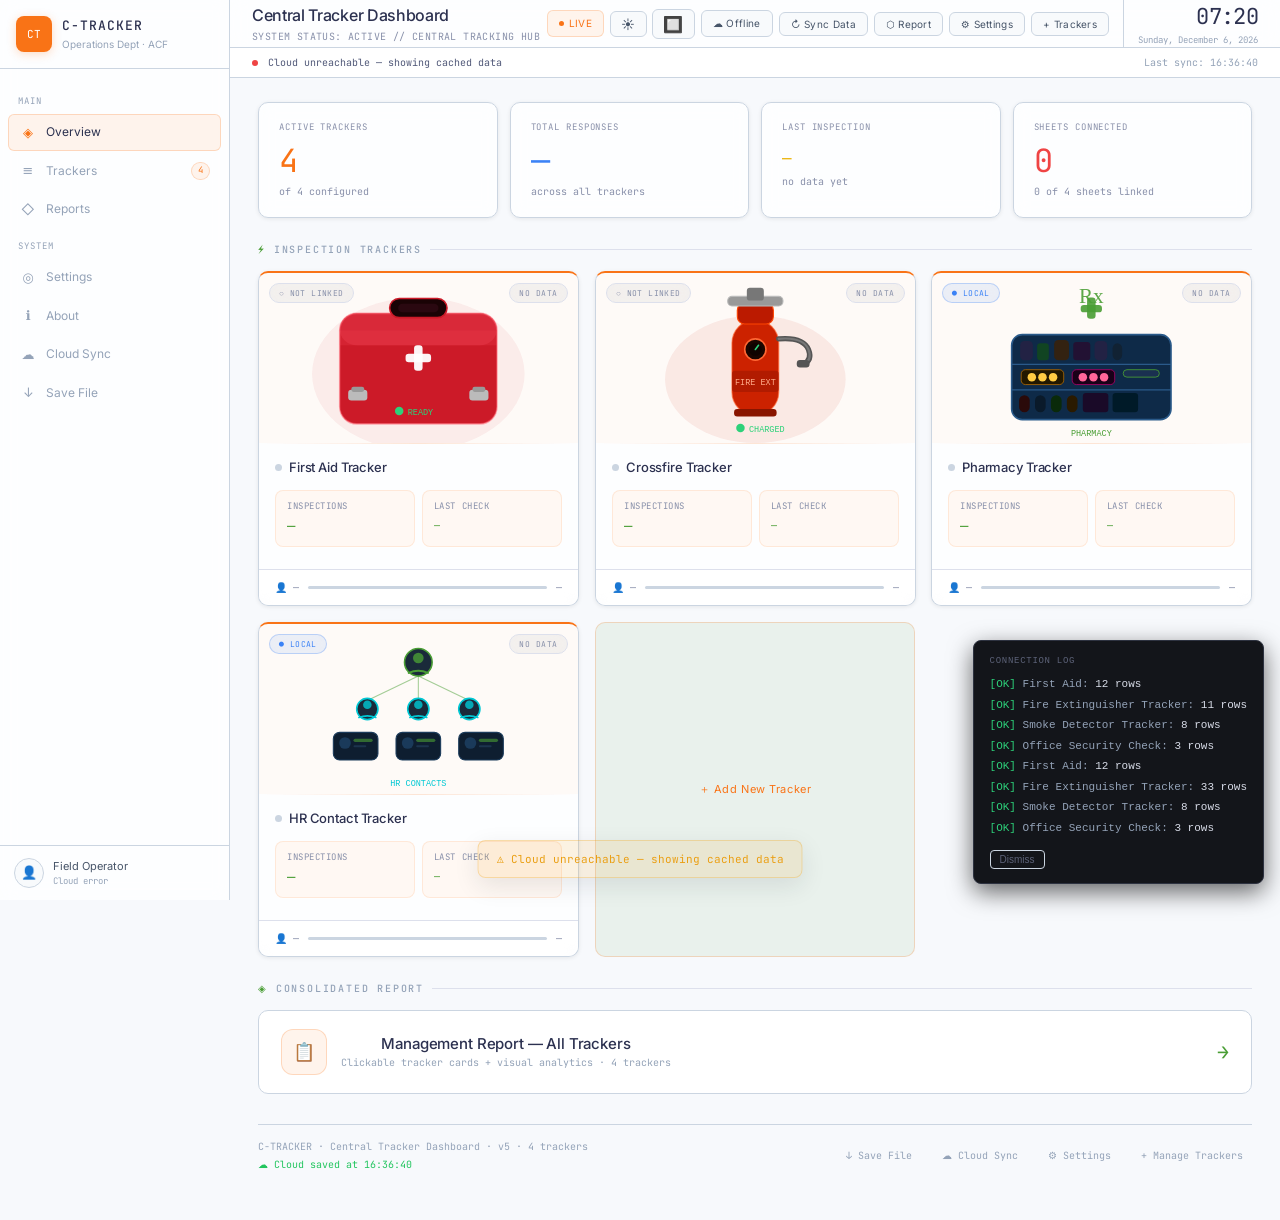
==== dashboard.html @ 89497d7d "Update dashboard.html" ====
<html lang="en"><head>
<meta charset="UTF-8">
<meta name="viewport" content="width=device-width, initial-scale=1.0">
<title>C-TRACKER — Central Tracker Dashboard</title>
<link href="https://fonts.googleapis.com/css2?family=JetBrains+Mono:wght@400;500&amp;family=Inter:wght@400;500&amp;display=swap" rel="stylesheet">
<link rel="stylesheet" href="./acf-design-system.css">
  <link rel="stylesheet" href="./c-tracker-theme.css">
<style>
  /* ═══ DARK MODE THEME ══════════════════════════════════════════ */
body.dark-mode {
  --bg: #0a0c0e;
  --sidebar-bg: rgba(16, 18, 22, 0.85);
  --sidebar-border: rgba(74, 158, 53, 0.12);
  --surface: rgba(22, 25, 31, 0.75);
  --surface2: rgba(28, 32, 40, 0.8);
  --surface3: rgba(34, 38, 47, 0.85);
  --border: rgba(255, 255, 255, 0.07);
  --border2: rgba(255, 255, 255, 0.14);
  --text: #d8dce8;
  --text-dim: #8f9bb3;
  --muted: #5c6278;
  --dim: rgba(255, 255, 255, 0.1);
  --card-bg: rgba(19, 21, 26, 0.8);
}
body.dark-mode .sr-banner-gradient {
  background: linear-gradient(105deg, rgba(10,12,16,0.92) 0%, rgba(10,12,16,0.75) 55%, rgba(10,12,16,0.88) 100%);
}
body.dark-mode .sr-banner-title { color: #fff; }
body.dark-mode .sr-banner-meta { color: rgba(255,255,255,0.3); }
body.dark-mode .sr-banner-tag { color: rgba(255,255,255,0.25); }
body.dark-mode .sr-banner-tag::before { background: rgba(255,255,255,0.15); }
body.dark-mode .sr-score-center-label { fill: rgba(255,255,255,0.25); }
body.dark-mode .sr-score-ring-track { stroke: rgba(255,255,255,0.05); }
  :root {
    --bg:var(--acf-bg, #f7f9fc);--sidebar-bg:rgba(255,255,255,0.85);--sidebar-border:var(--acf-glass-green-border, rgba(74,158,53,0.22));
    --surface:var(--acf-surface, rgba(255,255,255,0.72));--surface2:rgba(255,255,255,0.88);--surface3:rgba(255,255,255,0.95);
    --border:var(--acf-border, rgba(0,0,0,0.08));--border2:var(--acf-border-strong, rgba(0,0,0,0.15));
    --text:var(--acf-text, #1a2332);--text-dim:var(--acf-text-muted, #5a6a7e);--muted:var(--acf-text-faint, #8fa0b4);--dim:rgba(0,0,0,0.12);
    --accent:var(--acf-green, #4a9e35);--accent-dim:var(--acf-glass-green-border, rgba(74,158,53,0.22));--accent-bg:var(--acf-glass-green, rgba(74,158,53,0.08));--accent-glow:rgba(74,158,53,0.15);
    --green:var(--acf-green, #4a9e35);--green-dim:var(--acf-glass-green-border, rgba(74,158,53,0.22));--green-bg:var(--acf-glass-green, rgba(74,158,53,0.08));
    --amber:var(--acf-status-warning, #ea9f14);--amber-dim:rgba(234,159,20,0.25);--amber-bg:var(--acf-status-warning-bg, rgba(234,159,20,0.10));
    --red:var(--acf-status-critical, #dc3232);--red-dim:rgba(220,50,50,0.22);--red-bg:var(--acf-status-critical-bg, rgba(220,50,50,0.09));
    --blue:var(--acf-blue, #3878c8);--blue-dim:var(--acf-glass-blue-border, rgba(56,120,200,0.22));--blue-bg:var(--acf-glass-blue, rgba(56,120,200,0.08));
    --cyan:#0882a0;--purple:#9d6fff;
    --font-mono:var(--acf-font-mono, 'JetBrains Mono',monospace);--font-sans:var(--acf-font, 'Inter',sans-serif);
    --sidebar-w:230px;--topbar-h:54px;
    --card-bg:var(--acf-card-bg, rgba(255,255,255,0.82));
  }
  *{box-sizing:border-box;margin:0;padding:0}
  body{background:var(--bg);color:var(--text);font-family:var(--font-sans);font-size:13px;min-height:100vh;line-height:1.5;display:flex}
  .sidebar{width:var(--sidebar-w);background:var(--sidebar-bg);border-right:1px solid var(--sidebar-border);display:flex;flex-direction:column;flex-shrink:0;position:fixed;top:0;left:0;bottom:0;z-index:50;overflow:hidden;backdrop-filter:blur(8px);-webkit-backdrop-filter:blur(8px);box-shadow:2px 0 16px rgba(26,35,50,0.06)}
  .sidebar-brand{padding:16px;border-bottom:1px solid var(--sidebar-border);display:flex;align-items:center;gap:10px}
  .brand-logo{width:36px;height:36px;background:var(--acf-green, #4a9e35);border-radius:var(--acf-radius-md, 8px);display:flex;align-items:center;justify-content:center;font-family:var(--font-mono);font-size:11px;font-weight:500;color:#fff;flex-shrink:0;box-shadow:0 2px 8px rgba(74,158,53,0.25)}
  .brand-name{font-family:var(--font-mono);font-size:13px;font-weight:500;color:var(--text);letter-spacing:0.08em}
  .brand-sub{font-size:10px;color:var(--muted);margin-top:1px}
  .sidebar-nav{flex:1;padding:14px 8px;overflow-y:auto}
  .nav-section{font-family:var(--font-mono);font-size:9px;color:var(--muted);letter-spacing:0.12em;text-transform:uppercase;padding:0 10px;margin:12px 0 5px}
  .nav-item{display:flex;align-items:center;gap:9px;padding:8px 10px;border-radius:var(--acf-radius-sm, 6px);font-size:12px;color:var(--muted);cursor:pointer;margin-bottom:1px;transition:all 0.15s;border:1px solid transparent;text-decoration:none;white-space:nowrap}
  .nav-item:hover{background:var(--accent-bg);color:var(--text)}
  .nav-item.active{background:var(--accent-bg);color:var(--text);border-color:var(--accent-dim)}
  .nav-item.active .nav-icon{color:var(--accent)}
  .nav-icon{font-size:13px;width:18px;text-align:center;flex-shrink:0}
  .nav-badge{margin-left:auto;font-family:var(--font-mono);font-size:9px;background:var(--accent-bg);color:var(--accent);border:0.5px solid var(--accent-dim);padding:1px 6px;border-radius:var(--acf-radius-pill, 20px)}
  .sidebar-footer{padding:12px 14px;border-top:1px solid var(--sidebar-border);display:flex;align-items:center;gap:9px;background:rgba(247,249,252,0.8)}
  .user-avatar{width:30px;height:30px;border-radius:50%;background:var(--surface2);border:0.5px solid var(--border2);display:flex;align-items:center;justify-content:center;font-size:13px;flex-shrink:0}
  .user-name{font-size:11px;color:var(--text-dim);font-weight:500}
  .user-role{font-size:9px;color:var(--muted);font-family:var(--font-mono)}
  .main-wrap{margin-left:var(--sidebar-w);flex:1;display:flex;flex-direction:column;min-height:100vh}
  .topbar{height:var(--topbar-h);background:var(--sidebar-bg);border-bottom:1px solid var(--sidebar-border);display:flex;align-items:center;justify-content:space-between;padding:0 22px;flex-shrink:0;position:sticky;top:0;z-index:40;backdrop-filter:blur(8px);-webkit-backdrop-filter:blur(8px);box-shadow:0 2px 10px rgba(26,35,50,0.05)}
  .topbar-left{display:flex;flex-direction:column;gap:2px}
  .topbar-title{font-size:16px;font-weight:500;color:var(--text);letter-spacing:-0.02em}
  .topbar-sub{font-size:10px;color:var(--muted);font-family:var(--font-mono);letter-spacing:0.04em}
  .topbar-right{display:flex;align-items:center;gap:6px}
  .pill-btn{display:flex;align-items:center;gap:5px;padding:5px 11px;border-radius:var(--acf-radius-pill, 20px);font-size:10px;font-family:var(--font-mono);border:0.5px solid var(--border2);background:var(--surface2);color:var(--text-dim);cursor:pointer;transition:all 0.15s;letter-spacing:0.03em;white-space:nowrap}
  .pill-btn:hover{background:var(--accent-bg);color:var(--text)}
  .pill-live{background:var(--accent-bg);color:var(--accent);border-color:var(--accent-dim)}
  .pill-dot{width:5px;height:5px;border-radius:50%;background:var(--accent);animation:blink 2s infinite}
  .pill-cloud{background:var(--blue-bg);color:var(--blue);border-color:var(--blue-dim)}
  .pill-cloud-ok{background:var(--green-bg);color:var(--green);border-color:var(--green-dim)}
  @keyframes blink{0%,100%{opacity:1}50%{opacity:0.3}}
  .topbar-clock{font-family:var(--font-mono);font-size:22px;font-weight:500;color:var(--text);letter-spacing:-0.03em;min-width:85px;text-align:right}
  .topbar-date{font-family:var(--font-mono);font-size:9px;color:var(--muted);text-align:right;margin-top:1px}
  .app{flex:1;padding:22px 26px 40px;display:flex;flex-direction:column;gap:22px}
  .summary{display:grid;grid-template-columns:repeat(4,1fr);gap:12px}
  .sum-card{background:var(--card-bg);border:0.5px solid var(--border);border-radius:var(--acf-radius-xl, 14px);padding:16px 18px;position:relative;overflow:hidden;transition:all 0.2s;backdrop-filter:blur(8px);-webkit-backdrop-filter:blur(8px)}
  .sum-card:hover{border-color:var(--border2);transform:translateY(-1px)}
  .sum-card::before{content:'';position:absolute;top:0;left:0;right:0;height:2px}
  .sum-card.c-red::before{background:linear-gradient(90deg,var(--red),transparent)}
  .sum-card.c-green::before{background:linear-gradient(90deg,var(--green),transparent)}
  .sum-card.c-amber::before{background:linear-gradient(90deg,var(--amber),transparent)}
  .sum-card.c-blue::before{background:linear-gradient(90deg,var(--blue),transparent)}
  .sum-glow{position:absolute;top:-20px;right:-10px;width:80px;height:80px;border-radius:50%;opacity:0.06;filter:blur(20px)}
  .c-red .sum-glow{background:var(--red)}.c-green .sum-glow{background:var(--green)}.c-amber .sum-glow{background:var(--amber)}.c-blue .sum-glow{background:var(--blue)}
  .sum-label{font-family:var(--font-mono);font-size:9px;color:var(--muted);letter-spacing:0.1em;text-transform:uppercase;margin-bottom:10px;position:relative}
  .sum-value{font-family:var(--font-mono);font-size:30px;font-weight:500;line-height:1;position:relative}
  .sum-value.ok{color:var(--green)}.sum-value.warn{color:var(--amber)}.sum-value.bad{color:var(--red)}.sum-value.blue{color:var(--blue)}
  .sum-sub{font-size:10px;color:var(--muted);margin-top:7px;font-family:var(--font-mono);position:relative}
  .section-label{font-family:var(--font-mono);font-size:9px;color:var(--muted);letter-spacing:0.14em;text-transform:uppercase;display:flex;align-items:center;gap:8px;margin-bottom:12px}
  .sl-icon{color:var(--accent)}.section-label::after{content:'';flex:1;height:1px;background:var(--border)}
  /* ═══════════════════════════════════════════════════════
     3D GLASSMORPHISM CARD SYSTEM
  ═══════════════════════════════════════════════════════ */
  .trackers{display:grid;grid-template-columns:repeat(auto-fill,minmax(280px,1fr));gap:18px;perspective:1200px}

  /* stagger entry keyframe */
  @keyframes cardEntry{
    from{opacity:0;transform:translateY(32px) scale(0.96);}
    to{opacity:1;transform:translateY(0) scale(1);}
  }
  @keyframes shimmer{
    0%{background-position:-200% 0}
    100%{background-position:200% 0}
  }
  @keyframes pulseGreen{0%,100%{box-shadow:0 0 0 0 rgba(45,209,122,0.4)}50%{box-shadow:0 0 0 6px rgba(45,209,122,0)}}
  

  /* card wrapper — perspective tilt handled by JS */
  .tracker-card{
    background:var(--card-bg);
    border:0.5px solid rgba(74,158,53,0.18);
    border-top:2px solid var(--acf-green, #4a9e35);
    border-radius:var(--acf-radius-lg, 12px);
    overflow:hidden;
    display:flex;
    flex-direction:column;
    position:relative;
    cursor:pointer;
    transform-style:preserve-3d;
    transform:perspective(1000px) rotateX(0deg) rotateY(0deg);
    transition:box-shadow 0.3s ease,border-color 0.3s ease;
    opacity:0;
    backdrop-filter:blur(8px);
    -webkit-backdrop-filter:blur(8px);
  }
  .tracker-card::before{
    content:'';
    position:absolute;
    inset:0;
    border-radius:var(--acf-radius-lg, 12px);
    background:linear-gradient(135deg,rgba(255,255,255,0.03) 0%,transparent 50%,rgba(255,255,255,0.01) 100%);
    pointer-events:none;
    z-index:1;
    transition:opacity 0.3s;
  }
  /* animated scanline on hover */
  .tracker-card::after{
    content:'';
    position:absolute;
    left:0;right:0;
    height:2px;
    background:linear-gradient(90deg,transparent,rgba(74,158,53,0.12),transparent);
    top:-10%;
    pointer-events:none;
    z-index:2;
    opacity:0;
    transition:opacity 0.2s;
  }
  .tracker-card:hover::after{opacity:1}
  .tracker-card:hover{
    border-color:rgba(74,158,53,0.30);
    box-shadow:
      0 10px 36px rgba(26,35,50,0.10),
      0 3px 10px rgba(74,158,53,0.08);
  }
  /* glow accent top line on hover */
  .tracker-card .card-top-glow{
    position:absolute;top:0;left:10%;right:10%;height:1px;
    background:linear-gradient(90deg,transparent,rgba(74,158,53,0.4),transparent);
    opacity:0;transition:opacity 0.3s;z-index:3;border-radius:1px;
  }
  .tracker-card:hover .card-top-glow{opacity:1}

  /* illustration area */
  .card-ill{width:100%;height:165px;display:block;flex-shrink:0;position:relative;overflow:hidden;z-index:0;background:rgba(74,158,53,0.04)}
  .card-ill svg{display:block;width:100%;height:100%;transition:transform 0.4s ease;background:transparent}
  .tracker-card:hover .card-ill svg{transform:scale(1.04)}

  /* glassmorphism badges */
  .card-badge-status{
    position:absolute;top:10px;right:10px;
    font-family:var(--font-mono);font-size:8px;font-weight:500;
    padding:3px 9px;border-radius:var(--acf-radius-pill, 20px);letter-spacing:0.07em;text-transform:uppercase;z-index:5;
    backdrop-filter:blur(8px);-webkit-backdrop-filter:blur(8px);
  }
  .badge-ok{
    background:rgba(74,158,53,0.09);color:var(--acf-green-dark, #357228);border:0.5px solid rgba(74,158,53,0.22);
  }
  .badge-pending{background:rgba(0,0,0,0.04);color:var(--muted);border:0.5px solid rgba(0,0,0,0.08)}
  .card-badge-link{
    position:absolute;top:10px;left:10px;
    font-family:var(--font-mono);font-size:8px;padding:3px 9px;border-radius:var(--acf-radius-pill, 20px);
    letter-spacing:0.05em;z-index:5;
    backdrop-filter:blur(8px);-webkit-backdrop-filter:blur(8px);
  }
  .badge-linked{background:rgba(56,120,200,0.09);color:var(--acf-blue-dark, #2a5fa0);border:0.5px solid rgba(56,120,200,0.22)}
  .badge-unlinked{background:rgba(0,0,0,0.04);color:var(--muted);border:0.5px solid rgba(0,0,0,0.08)}

  /* glass divider between image and info */
  .card-glass-divider{
    height:1px;
    background:linear-gradient(90deg,transparent,rgba(74,158,53,0.15),transparent);
    margin:0;flex-shrink:0;
    position:relative;z-index:3;
  }

  /* info section */
  .card-info{padding:13px 15px 11px;position:relative;z-index:3}
  .card-name{
    font-size:13px;font-weight:500;color:var(--text);margin-bottom:10px;
    display:flex;align-items:center;gap:7px;letter-spacing:-0.01em;
  }
  .card-name-dot{width:7px;height:7px;border-radius:50%;flex-shrink:0;transition:box-shadow 0.3s}
  .dot-ok{background:var(--green);animation:pulseGreen 2.5s infinite}
  .dot-warn{background:var(--amber);box-shadow:0 0 6px rgba(240,160,48,0.5)}
  .dot-bad{background:var(--red);box-shadow:0 0 6px rgba(232,57,74,0.5)}
  .dot-none{background:var(--dim)}

  /* stat grid — glass tiles */
  .card-stats{display:grid;grid-template-columns:1fr 1fr;gap:6px}
  .cs-item{
    background:rgba(74,158,53,0.05);
    border:0.5px solid rgba(74,158,53,0.12);
    border-radius:8px;padding:8px 10px;
    backdrop-filter:blur(4px);-webkit-backdrop-filter:blur(4px);
    transition:background 0.2s,border-color 0.2s;
  }
  .cs-item:hover{background:rgba(74,158,53,0.10);border-color:rgba(74,158,53,0.20)}
  .cs-label{font-family:var(--font-mono);font-size:9px;color:var(--muted);letter-spacing:0.06em;text-transform:uppercase;margin-bottom:3px}
  .cs-val{font-family:var(--font-mono);font-size:14px;font-weight:500;color:var(--text)}
  .cs-val.ok{color:var(--green)}.cs-val.warn{color:var(--amber)}.cs-val.na{color:var(--dim)}

  /* footer compliance bar */
  .card-footer{
    display:flex;align-items:center;padding:9px 15px;
    border-top:0.5px solid var(--border);
    background:rgba(247,249,252,0.5);
    gap:9px;margin-top:10px;position:relative;z-index:3;
    backdrop-filter:blur(6px);-webkit-backdrop-filter:blur(6px);
  }
  .card-footer-person{font-family:var(--font-mono);font-size:10px;color:var(--muted);white-space:nowrap;overflow:hidden;text-overflow:ellipsis;max-width:90px}
  .comp-bar-track{flex:1;height:4px;background:rgba(0,0,0,0.07);border-radius:2px;overflow:hidden}
  .comp-bar-fill{height:100%;border-radius:2px;transition:width 1.2s cubic-bezier(0.4,0,0.2,1);background:var(--acf-green, #4a9e35)}
  .comp-bar-fill.warn{background:var(--acf-status-warning, #ea9f14)}
  .comp-bar-fill.bad{background:var(--acf-status-critical, #dc3232)}
  .card-footer-pct{font-family:var(--font-mono);font-size:10px;color:var(--muted);white-space:nowrap}

  /* hover action overlay — glass */
  .card-hover-actions{
    position:absolute;bottom:0;left:0;right:0;
    background:linear-gradient(0deg,rgba(255,255,255,0.99) 0%,rgba(255,255,255,0.95) 100%);
    display:flex;justify-content:center;gap:6px;
    padding:12px 10px;
    opacity:0;transform:translateY(4px);
    transition:opacity 0.2s ease,transform 0.2s ease;
    z-index:10;
    border-top:0.5px solid var(--border);
    backdrop-filter:blur(10px);-webkit-backdrop-filter:blur(10px);
  }
  .tracker-card:hover .card-hover-actions{opacity:1;transform:translateY(0)}

  /* legacy compat */
  .sheet-status{display:flex;align-items:center;gap:6px;font-size:10px;font-family:var(--font-mono);color:var(--muted)}
  .sheet-dot{width:5px;height:5px;border-radius:50%;flex-shrink:0}
  .sheet-dot.linked{background:var(--green)}.sheet-dot.unlinked{background:var(--dim)}
  .card-actions{display:flex;padding:9px 12px;gap:5px;background:var(--surface2);flex-wrap:wrap}

  /* ── REPORT MODAL ENHANCEMENTS ── */
  .rpt-hero{
    border-radius:12px;overflow:hidden;margin-bottom:18px;position:relative;
    border:1px solid var(--border2);
    background:linear-gradient(135deg,var(--surface2),var(--surface3));
  }
  .rpt-hero-svg{display:block;width:100%;height:140px}
  .rpt-hero-overlay{
    position:absolute;inset:0;
    background:linear-gradient(0deg,rgba(247,249,252,0.88) 0%,transparent 55%);
    display:flex;align-items:flex-end;padding:14px 16px;
  }
  .rpt-hero-title{font-size:18px;font-weight:500;color:var(--text);letter-spacing:-0.02em}
  .rpt-hero-sub{font-family:var(--font-mono);font-size:10px;color:var(--muted);margin-top:2px}
  /* animated KPI counters */
  .kpi-row{display:flex;gap:10px;flex-wrap:wrap;margin-bottom:18px}
  .kpi{
    flex:1;min-width:100px;
    background:var(--card-bg);
    border:1px solid var(--border);border-radius:var(--acf-radius-md, 8px);
    padding:16px;text-align:center;position:relative;overflow:hidden;
    backdrop-filter:blur(8px);
    transition:transform 0.2s,border-color 0.2s;
  }
  .kpi:hover{transform:translateY(-2px);border-color:var(--border2)}
  .kpi::before{content:'';position:absolute;top:0;left:0;right:0;height:2px;background:var(--border2);transition:background 0.3s}
  .kpi.kpi-ok::before{background:linear-gradient(90deg,var(--green),transparent)}
  .kpi.kpi-warn::before{background:linear-gradient(90deg,var(--amber),transparent)}
  .kpi.kpi-bad::before{background:linear-gradient(90deg,var(--red),transparent)}
  .kpi-val{font-family:var(--font-mono);font-size:28px;font-weight:500;margin-bottom:4px;transition:all 0.3s}
  .kpi-val.ok{color:var(--green)}.kpi-val.warn{color:var(--amber)}.kpi-val.bad{color:var(--red)}
  .kpi-label{font-size:10px;color:var(--muted);line-height:1.3;font-family:var(--font-mono)}
  /* image gallery in report */
  .rpt-gallery{display:grid;grid-template-columns:repeat(auto-fill,minmax(160px,1fr));gap:8px;margin:12px 0}
  .rpt-gallery-img{
    width:100%;aspect-ratio:4/3;object-fit:cover;border-radius:8px;
    border:1px solid var(--border2);cursor:pointer;transition:all 0.2s;
    background:var(--surface3);
  }
  .rpt-gallery-img:hover{transform:scale(1.04);border-color:var(--accent);box-shadow:0 0 16px var(--accent-glow)}
  /* lightbox */
  .lightbox{display:none;position:fixed;inset:0;background:rgba(26,35,50,0.85);z-index:999;align-items:center;justify-content:center;backdrop-filter:blur(8px)}
  .lightbox.open{display:flex}
  .lightbox img{max-width:90vw;max-height:88vh;border-radius:var(--acf-radius-md, 8px);border:1px solid var(--border2);box-shadow:0 24px 80px rgba(26,35,50,0.15)}
  .lightbox-close{position:fixed;top:18px;right:22px;background:var(--card-bg);border:1px solid var(--border2);color:var(--text);font-size:20px;width:36px;height:36px;border-radius:50%;cursor:pointer;display:flex;align-items:center;justify-content:center;transition:all 0.15s}
  .lightbox-close:hover{background:var(--surface3);color:var(--accent)}
  /* animated insight boxes */
  .insight-box{
    background:var(--card-bg);
    border-left:3px solid var(--accent);border-radius:0 8px 8px 0;
    padding:13px 16px;margin-bottom:10px;font-size:12px;
    border:1px solid var(--border);border-left-width:3px;
    animation:cardEntry 0.4s ease both;
    backdrop-filter:blur(4px);
  }
  .insight-box.warn{border-left-color:var(--amber)}.insight-box.bad{border-left-color:var(--red)}.insight-box.ok{border-left-color:var(--green)}
  .insight-title{font-family:var(--font-mono);font-size:9px;color:var(--accent);text-transform:uppercase;letter-spacing:0.08em;margin-bottom:5px;font-weight:500}
  .insight-title.warn{color:var(--amber)}.insight-title.bad{color:var(--red)}.insight-title.ok{color:var(--green)}
  /* vis grid glass */
  .vis-grid{display:grid;grid-template-columns:1fr 1fr;gap:12px;margin-bottom:16px}
  .vis-card{
    background:var(--card-bg);
    border:1px solid var(--border);border-radius:var(--acf-radius-md, 8px);padding:16px;
    backdrop-filter:blur(6px);transition:border-color 0.2s;
  }
  .vis-card:hover{border-color:var(--border2)}
  .vis-card.full{grid-column:1/-1}
  .vis-card-title{font-family:var(--font-mono);font-size:9px;color:var(--muted);letter-spacing:0.1em;text-transform:uppercase;margin-bottom:14px}
  .chart-wrap{position:relative;height:180px}
  /* report row hover */
  .report-row{display:flex;justify-content:space-between;align-items:center;font-size:12px;padding:8px 0;border-bottom:1px solid rgba(34,38,47,0.6);transition:background 0.15s;border-radius:4px}
  .report-row:hover{background:rgba(0,0,0,0.04);padding-left:6px;padding-right:6px}
  .report-row:last-child{border-bottom:none}
  .report-key{color:var(--muted);max-width:60%}
  .report-val{font-family:var(--font-mono);font-size:11px}
  .report-val.ok{color:var(--green)}.report-val.warn{color:var(--amber)}.report-val.bad{color:var(--red)}
  .btn{font-family:var(--font-mono);font-size:10px;padding:6px 11px;border-radius:5px;border:1px solid var(--border2);background:transparent;color:var(--text-dim);cursor:pointer;display:flex;align-items:center;gap:4px;letter-spacing:0.03em;transition:all 0.15s;white-space:nowrap;text-decoration:none}
  .btn:hover{background:var(--surface3);color:var(--text)}
  .btn.primary{background:var(--accent);color:#fff;border-color:var(--accent);font-weight:500;box-shadow:0 0 10px var(--accent-glow)}
  .btn.primary:hover{opacity:0.85}
  .btn.danger{border-color:var(--red-dim);color:var(--red)}.btn.danger:hover{background:var(--red-bg)}
  .btn.add-tracker{border:1px dashed var(--border2);color:var(--accent);background:transparent;width:100%;justify-content:center;padding:18px;font-size:11px;border-radius:var(--acf-radius-md, 8px)}
  .btn.add-tracker:hover{background:var(--surface2);border-color:var(--accent);box-shadow:0 0 12px var(--accent-glow)}
  .final-btn{width:100%;background:var(--surface);border:1px solid var(--border2);border-radius:var(--acf-radius-md, 8px);padding:16px 20px;display:flex;align-items:center;justify-content:space-between;cursor:pointer;color:var(--text);font-family:var(--font-sans);transition:all 0.15s;text-decoration:none;position:relative;overflow:hidden}
  .final-btn::before{content:'';position:absolute;inset:0;background:linear-gradient(90deg,var(--accent-glow),transparent);opacity:0;transition:opacity 0.2s}
  .final-btn:hover{border-color:var(--accent);box-shadow:0 0 20px var(--accent-glow)}.final-btn:hover::before{opacity:1}
  .final-btn-left{display:flex;align-items:center;gap:14px;position:relative}
  .final-icon{width:42px;height:42px;background:var(--accent-bg);border:1px solid var(--accent-dim);border-radius:9px;display:flex;align-items:center;justify-content:center;font-size:18px}
  .final-title{font-size:14px;font-weight:500;letter-spacing:-0.01em}
  .final-sub{font-size:10px;color:var(--muted);margin-top:3px;font-family:var(--font-mono)}
  .final-arrow{font-family:var(--font-mono);color:var(--accent);font-size:20px;position:relative}
  .overlay{display:none;position:fixed;inset:0;background:rgba(26,35,50,0.40);z-index:200;align-items:center;justify-content:center;backdrop-filter:blur(5px)}
  .overlay.open{display:flex}
  .modal{background:var(--surface);border:1px solid var(--border2);border-radius:12px;width:700px;max-width:95vw;max-height:88vh;overflow:hidden;display:flex;flex-direction:column;animation:slideUp 0.2s ease;box-shadow:0 24px 70px rgba(26,35,50,0.15)}
  .modal.narrow{width:490px}.modal.wide{width:820px}
  @keyframes slideUp{from{transform:translateY(18px);opacity:0}to{transform:translateY(0);opacity:1}}
  .modal-head{padding:14px 20px;border-bottom:1px solid var(--border);display:flex;align-items:center;justify-content:space-between;flex-shrink:0;background:var(--surface2)}
  .modal-head-left{display:flex;align-items:center;gap:9px}
  .modal-title{font-family:var(--font-mono);font-size:11px;font-weight:500;letter-spacing:0.08em;text-transform:uppercase;color:var(--text)}
  .modal-close{background:none;border:none;color:var(--muted);cursor:pointer;font-size:18px;line-height:1;padding:3px;border-radius:4px;transition:all 0.15s}
  .modal-close:hover{color:var(--text);background:var(--surface3)}
  .modal-body{padding:20px 22px;overflow-y:auto;flex:1}
  .modal-foot{padding:11px 20px;border-top:1px solid var(--border);display:flex;justify-content:flex-end;gap:7px;flex-shrink:0;background:var(--surface2)}
  .report-tabs{display:flex;gap:3px;margin-bottom:18px;background:var(--surface3);border-radius:8px;padding:4px;border:1px solid var(--border)}
  .rtab{flex:1;font-family:var(--font-mono);font-size:10px;padding:8px 12px;border-radius:5px;border:none;background:transparent;color:var(--muted);cursor:pointer;transition:all 0.15s;letter-spacing:0.05em;text-align:center;text-transform:uppercase}
  .rtab.active{background:var(--surface);color:var(--text);border:1px solid var(--border2);box-shadow:0 2px 6px rgba(0,0,0,0.3)}
  .rtab-panel{display:none}.rtab-panel.active{display:block}
  .report-header{display:grid;grid-template-columns:repeat(3,1fr);gap:10px;margin-bottom:18px}
  .report-stat{background:var(--surface2);border:1px solid var(--border);border-radius:7px;padding:12px 14px}
  .report-stat-label{font-family:var(--font-mono);font-size:9px;color:var(--muted);letter-spacing:0.08em;text-transform:uppercase;margin-bottom:6px}
  .report-stat-val{font-family:var(--font-mono);font-size:22px;font-weight:500}
  .report-stat-val.ok{color:var(--green)}.report-stat-val.warn{color:var(--amber)}.report-stat-val.bad{color:var(--red)}
  .report-section{margin-bottom:18px}
  .report-section-title{font-family:var(--font-mono);font-size:9px;color:var(--muted);letter-spacing:0.1em;text-transform:uppercase;margin-bottom:8px;padding-bottom:6px;border-bottom:1px solid var(--border)}
  .report-row{display:flex;justify-content:space-between;align-items:center;font-size:12px;padding:7px 0;border-bottom:1px solid var(--border)}
  .report-row:last-child{border-bottom:none}
  .report-key{color:var(--muted);max-width:60%}
  .report-val{font-family:var(--font-mono);font-size:11px}
  .report-val.ok{color:var(--green)}.report-val.warn{color:var(--amber)}.report-val.bad{color:var(--red)}
  .kpi-row{display:flex;gap:10px;flex-wrap:wrap;margin-bottom:16px}
  .kpi{flex:1;min-width:100px;background:var(--surface2);border:1px solid var(--border);border-radius:8px;padding:14px 16px;text-align:center;position:relative;overflow:hidden}
  .kpi::before{content:'';position:absolute;top:0;left:0;right:0;height:2px;background:var(--border2)}
  .kpi.kpi-ok::before{background:var(--green)}.kpi.kpi-warn::before{background:var(--amber)}.kpi.kpi-bad::before{background:var(--red)}
  .kpi-val{font-family:var(--font-mono);font-size:26px;font-weight:500;margin-bottom:4px}
  .kpi-val.ok{color:var(--green)}.kpi-val.warn{color:var(--amber)}.kpi-val.bad{color:var(--red)}
  .kpi-label{font-size:10px;color:var(--muted);line-height:1.3;font-family:var(--font-mono)}
  .vis-grid{display:grid;grid-template-columns:1fr 1fr;gap:12px;margin-bottom:16px}
  .vis-card{background:var(--surface2);border:1px solid var(--border);border-radius:8px;padding:16px}
  .vis-card.full{grid-column:1/-1}
  .vis-card-title{font-family:var(--font-mono);font-size:9px;color:var(--muted);letter-spacing:0.1em;text-transform:uppercase;margin-bottom:14px}
  .chart-wrap{position:relative;height:180px}
  .insight-box{background:var(--surface2);border-left:3px solid var(--accent);border-radius:0 7px 7px 0;padding:12px 15px;margin-bottom:10px;font-size:12px;border:1px solid var(--border);border-left-width:3px}
  .insight-box.warn{border-left-color:var(--amber)}.insight-box.bad{border-left-color:var(--red)}.insight-box.ok{border-left-color:var(--green)}
  .insight-title{font-family:var(--font-mono);font-size:9px;color:var(--accent);text-transform:uppercase;letter-spacing:0.08em;margin-bottom:5px;font-weight:500}
  .insight-title.warn{color:var(--amber)}.insight-title.bad{color:var(--red)}.insight-title.ok{color:var(--green)}
  .final-tracker-grid{display:grid;grid-template-columns:repeat(auto-fill,minmax(210px,1fr));gap:12px;margin-bottom:20px}
  .ftc{background:var(--surface2);border:1px solid var(--border);border-radius:var(--acf-radius-md, 8px);padding:18px;cursor:pointer;transition:all 0.2s;position:relative;overflow:hidden}
  .ftc::before{content:'';position:absolute;top:0;left:0;right:0;height:2px}
  .ftc.has-data::before{background:linear-gradient(90deg,var(--green),transparent)}
  .ftc.no-data::before{background:var(--dim)}
  .ftc:hover{border-color:var(--accent);transform:translateY(-2px);box-shadow:0 8px 24px rgba(26,35,50,0.10)}
  .ftc-badge{position:absolute;top:12px;right:12px;font-family:var(--font-mono);font-size:9px;padding:2px 7px;border-radius:3px;font-weight:500}
  .ftc-badge.ok{background:var(--green-bg);color:var(--green);border:1px solid var(--green-dim)}
  .ftc-badge.na{background:var(--surface);color:var(--muted);border:1px solid var(--border)}
  .ftc-icon{font-size:26px;margin-bottom:10px}.ftc-name{font-size:13px;font-weight:500;margin-bottom:10px;color:var(--text)}
  .ftc-stat{display:flex;justify-content:space-between;font-size:10px;padding:4px 0;border-bottom:1px solid var(--border)}
  .ftc-stat:last-of-type{border-bottom:none}
  .ftc-key{color:var(--muted);font-family:var(--font-mono)}.ftc-val{font-family:var(--font-mono)}
  .ftc-val.ok{color:var(--green)}.ftc-val.warn{color:var(--amber)}.ftc-val.na{color:var(--dim)}
  .ftc-prog{height:3px;background:var(--surface3);border-radius:2px;overflow:hidden;margin-top:10px}
  .ftc-prog-fill{height:100%;border-radius:2px;transition:width 0.8s ease;background:var(--green)}
  .ftc-prog-fill.warn{background:var(--amber)}.ftc-prog-fill.bad{background:var(--red)}
  .ftc-hint{font-size:9px;color:var(--dim);margin-top:8px;font-family:var(--font-mono)}
  .health-wrap{display:flex;align-items:center;gap:20px;background:var(--surface2);border:1px solid var(--border);border-radius:var(--acf-radius-md, 8px);padding:18px 22px;margin-bottom:20px}
  .health-info h2{font-size:19px;font-weight:500;margin-bottom:5px}
  .health-info p{font-size:12px;color:var(--muted);line-height:1.6}
  .notice{background:var(--surface2);border:1px solid var(--border);border-left:3px solid var(--amber);border-radius:6px;padding:14px 16px;font-size:12px;color:var(--muted);display:flex;gap:10px;align-items:flex-start}
  .notice-icon{color:var(--amber);font-size:15px;margin-top:1px;flex-shrink:0}
  .connect-btn{display:inline-flex;align-items:center;gap:6px;font-family:var(--font-mono);font-size:11px;padding:7px 13px;border-radius:4px;border:1px solid var(--green-dim);background:var(--green-bg);color:var(--green);cursor:pointer;text-decoration:none;margin-top:10px;transition:opacity 0.15s}
  .connect-btn:hover{opacity:0.8}
  .separator{height:1px;background:var(--border);margin:14px 0}
  .form-group{margin-bottom:13px}
  .form-label{font-family:var(--font-mono);font-size:9px;color:var(--muted);display:block;margin-bottom:5px;letter-spacing:0.08em;text-transform:uppercase;font-weight:500}
  .form-input{width:100%;font-family:var(--font-mono);font-size:12px;background:var(--surface3);border:1px solid var(--border2);border-radius:5px;padding:8px 11px;color:var(--text);transition:all 0.15s}
  .form-input:focus{outline:none;border-color:var(--accent);box-shadow:0 0 0 2px var(--accent-glow)}
  .form-hint{font-size:10px;color:var(--dim);margin-top:4px;font-family:var(--font-mono)}
  .emoji-grid{display:grid;grid-template-columns:repeat(9,1fr);gap:5px;margin-top:6px}
  .emoji-opt{font-size:17px;text-align:center;padding:5px;border-radius:5px;cursor:pointer;border:1px solid transparent;background:var(--surface3);transition:all 0.12s}
  .emoji-opt:hover{border-color:var(--border2);transform:scale(1.1)}
  .emoji-opt.selected{border-color:var(--accent);background:var(--accent-bg)}
  .tracker-list-item{display:flex;align-items:center;justify-content:space-between;padding:11px 14px;background:var(--surface2);border:1px solid var(--border);border-radius:7px;margin-bottom:7px;transition:border-color 0.15s}
  .tracker-list-item:hover{border-color:var(--border2)}
  .tli-left{display:flex;align-items:center;gap:9px}
  .tli-icon{font-size:18px}.tli-name{font-size:12px;font-weight:500}.tli-desc{font-size:10px;color:var(--muted);margin-top:2px}
  .tli-actions{display:flex;gap:5px;flex-shrink:0}
  .footer{margin-top:6px;padding-top:14px;border-top:1px solid var(--border);display:flex;justify-content:space-between;align-items:center}
  .footer-text{font-family:var(--font-mono);font-size:10px;color:var(--dim)}
  .footer-links{display:flex;gap:12px}
  .footer-link{font-family:var(--font-mono);font-size:10px;color:var(--muted);text-decoration:none;cursor:pointer;background:none;border:none;padding:4px 8px;border-radius:4px;transition:all 0.15s;border:1px solid transparent}
  .footer-link:hover{color:var(--text);background:var(--surface2);border-color:var(--border)}
  .delete-confirm{background:var(--red-bg);border:1px solid var(--red-dim);border-left:3px solid var(--red);border-radius:6px;padding:14px;margin-bottom:13px;font-size:12px;color:var(--text)}
  .delete-confirm strong{color:var(--red)}
  /* CLOUD STATUS BAR */
  .cloud-bar{background:var(--surface2);border-bottom:1px solid var(--border);padding:7px 22px;display:flex;align-items:center;gap:10px;font-family:var(--font-mono);font-size:10px;color:var(--muted)}
  .cloud-dot{width:6px;height:6px;border-radius:50%;flex-shrink:0}
  .cloud-dot.synced{background:var(--green);box-shadow:0 0 5px var(--green)}
  .cloud-dot.syncing{background:var(--amber);animation:blink 1s infinite}
  .cloud-dot.error{background:var(--red)}
  .cloud-dot.none{background:var(--dim)}
  /* SAVE TOAST */
  .save-toast{position:fixed;bottom:22px;left:50%;transform:translateX(-50%) translateY(80px);border-radius:8px;padding:10px 18px;font-family:var(--font-mono);font-size:11px;display:flex;align-items:center;gap:8px;z-index:9999;transition:transform 0.3s ease;pointer-events:none;box-shadow:0 8px 24px rgba(26,35,50,0.10)}
  .save-toast.green{background:var(--green-bg);border:1px solid var(--green-dim);color:var(--green)}
  .save-toast.amber{background:var(--amber-bg);border:1px solid var(--amber-dim);color:var(--amber)}
  .save-toast.show{transform:translateX(-50%) translateY(0)}
  ::-webkit-scrollbar{width:4px;height:4px}::-webkit-scrollbar-track{background:transparent}::-webkit-scrollbar-thumb{background:var(--border2);border-radius:2px}

/* ══ ABOUT PAGE MODAL ══════════════════════════════════════════ */
.about-header-card{border:0.5px solid var(--border2);border-radius:14px;padding:22px 24px;margin-bottom:18px;background:var(--card-bg);position:relative;overflow:hidden}
.about-header-top{display:flex;align-items:center;gap:16px;margin-bottom:14px}
.about-logo-box{width:52px;height:52px;background:#0d2e1a;border-radius:10px;display:flex;align-items:center;justify-content:center;flex-shrink:0;border:0.5px solid #1f5c34}
.about-logo-box svg{width:28px;height:28px}
.about-eyebrow{font-family:var(--font-mono);font-size:9px;letter-spacing:0.15em;text-transform:uppercase;color:var(--muted);margin-bottom:3px}
.about-main-title{font-size:22px;font-weight:500;color:var(--text);letter-spacing:-0.02em;line-height:1.1}
.about-subtitle{font-size:13px;color:var(--text-dim);margin-top:2px}
.about-pills{display:flex;gap:7px;flex-wrap:wrap;margin-top:12px}
.about-pill{font-family:var(--font-mono);font-size:10px;padding:3px 10px;border-radius:20px;border:0.5px solid;letter-spacing:0.04em;display:flex;align-items:center;gap:5px}
.about-pill-green{background:rgba(45,209,122,0.1);border-color:rgba(45,209,122,0.3);color:var(--green)}
.about-pill-green .about-dot{width:5px;height:5px;border-radius:50%;background:var(--green);animation:blink 2s infinite}
.about-pill-muted{background:var(--surface2);border-color:var(--border2);color:var(--muted)}
.about-section{border:0.5px solid var(--border);border-radius:12px;padding:20px 24px;margin-bottom:14px;background:var(--card-bg)}
.about-section-label{font-family:var(--font-mono);font-size:9px;letter-spacing:0.16em;text-transform:uppercase;color:var(--accent);margin-bottom:14px;display:flex;align-items:center;gap:8px}
.about-section-label::before{content:'';width:16px;height:1px;background:var(--accent);display:inline-block}
.about-body{font-size:13px;color:var(--text);line-height:1.8}
.about-body p{margin:0 0 12px}
.about-body p:last-child{margin:0}
.about-body strong{color:var(--text);font-weight:500}
.about-features{display:grid;grid-template-columns:repeat(auto-fit,minmax(160px,1fr));gap:10px;margin-bottom:14px}
.about-feat{border:0.5px solid var(--border);border-radius:10px;padding:14px 16px;background:var(--card-bg)}
.about-feat-icon{width:32px;height:32px;border-radius:8px;display:flex;align-items:center;justify-content:center;margin-bottom:10px;font-size:15px}
.about-feat-icon-green{background:rgba(45,209,122,0.1);border:0.5px solid rgba(45,209,122,0.25);color:var(--green)}
.about-feat-icon-blue{background:var(--blue-bg);border:0.5px solid var(--blue-dim);color:var(--blue)}
.about-feat-icon-amber{background:var(--amber-bg);border:0.5px solid var(--amber-dim);color:var(--amber)}
.about-feat-title{font-size:12px;font-weight:500;color:var(--text);margin-bottom:5px}
.about-feat-desc{font-size:11px;color:var(--muted);line-height:1.55}
.about-dev-card{border:0.5px solid var(--border);border-radius:12px;overflow:hidden;background:var(--card-bg);margin-bottom:14px}
.about-dev-bar{display:flex;align-items:center;gap:8px;padding:10px 20px;border-bottom:0.5px solid var(--border)}
.about-dev-bar::before{content:'';width:20px;height:1px;background:var(--accent);display:inline-block}
.about-dev-bar-label{font-family:var(--font-mono);font-size:9px;letter-spacing:0.16em;text-transform:uppercase;color:var(--accent)}
.about-dev-inner{padding:20px 24px;display:flex;gap:18px;align-items:flex-start}
.about-avatar{width:56px;height:56px;border-radius:50%;background:linear-gradient(135deg,#1a3a28,#0d4a28);border:2px solid #2e5e3e;display:flex;align-items:center;justify-content:center;font-family:var(--font-mono);font-size:16px;font-weight:500;color:#3dca76;flex-shrink:0;position:relative}
.about-avatar-badge{position:absolute;bottom:0;right:0;width:16px;height:16px;border-radius:50%;background:#3dca76;border:2px solid var(--card-bg);display:flex;align-items:center;justify-content:center;font-size:9px;color:#fff}
.about-dev-name{font-size:18px;font-weight:500;color:var(--text);letter-spacing:-0.015em;margin-bottom:2px}
.about-dev-role{font-family:var(--font-mono);font-size:10px;letter-spacing:0.12em;text-transform:uppercase;color:var(--accent);margin-bottom:5px}
.about-dev-org{font-size:12px;color:var(--muted);margin-bottom:12px}
.about-dev-contacts{display:flex;gap:8px;flex-wrap:wrap;margin-bottom:14px}
.about-contact{display:flex;align-items:center;gap:5px;font-family:var(--font-mono);font-size:10px;padding:4px 10px;border-radius:6px;background:var(--surface2);border:0.5px solid var(--border);color:var(--text-dim);text-decoration:none}
.about-bio{font-size:12px;color:var(--text-dim);line-height:1.7;background:var(--surface2);border:0.5px solid var(--border);border-radius:8px;padding:14px 16px}
.about-tags{display:flex;flex-wrap:wrap;gap:7px;margin-top:14px}
.about-tag{font-family:var(--font-mono);font-size:10px;padding:4px 12px;border-radius:6px;background:var(--surface2);border:0.5px solid var(--border);color:var(--muted);letter-spacing:0.03em}
.about-footer-text{text-align:center;font-family:var(--font-mono);font-size:10px;color:var(--dim);padding-top:10px;letter-spacing:0.06em}
body.dark-mode .about-header-card,
body.dark-mode .about-section,
body.dark-mode .about-feat,
body.dark-mode .about-dev-card{background:var(--card-bg)}


  /* ══ ENHANCED CARD HOVER ACTION BUTTONS ══════════════════════════ */
  .card-hover-actions{
    position:absolute;bottom:0;left:0;right:0;
    background:linear-gradient(0deg,rgba(6,7,10,0.98) 0%,rgba(10,12,16,0.92) 100%);
    padding:14px 12px 12px;
    opacity:0;transform:translateY(6px);
    transition:opacity 0.25s cubic-bezier(0.4,0,0.2,1),transform 0.25s cubic-bezier(0.4,0,0.2,1);
    z-index:10;
    border-top:1px solid rgba(74,158,255,0.1);
    backdrop-filter:blur(12px);-webkit-backdrop-filter:blur(12px);
  }
  .tracker-card:hover .card-hover-actions{opacity:1;transform:translateY(0)}

  .cha-grid{display:grid;grid-template-columns:1fr 1fr;gap:7px}

  .cha-btn{
    display:flex;flex-direction:column;align-items:center;justify-content:center;
    gap:5px;padding:10px 6px;border-radius:var(--acf-radius-md, 8px);cursor:pointer;
    border:0.5px solid var(--accent-dim);background:var(--card-bg);
    font-family:var(--font-mono);text-decoration:none;
    transition:all 0.18s cubic-bezier(0.4,0,0.2,1);
    position:relative;overflow:hidden;
  }
  .cha-btn:hover{transform:translateY(-2px) scale(1.04)}
  .cha-btn:active{transform:scale(0.96)}
  .cha-icon{font-size:18px;line-height:1;transition:transform 0.2s}
  .cha-btn:hover .cha-icon{transform:scale(1.15)}
  .cha-label{font-size:8px;letter-spacing:0.09em;text-transform:uppercase;color:var(--text-dim);font-weight:500}

  /* ripple effect */
  .cha-ripple{position:absolute;inset:0;border-radius:var(--acf-radius-md, 8px);background:radial-gradient(circle at center,rgba(255,255,255,0.08),transparent 70%);opacity:0;transition:opacity 0.2s}
  .cha-btn:hover .cha-ripple{opacity:1}

  /* variant colours */
  .cha-start{background:rgba(74,158,53,0.08)!important;border-color:rgba(74,158,53,0.22)!important}
  .cha-start .cha-icon,.cha-start .cha-label{color:var(--accent)}
  .cha-start:hover{box-shadow:0 0 20px rgba(74,158,53,0.15)!important;border-color:rgba(74,158,53,0.40)!important}

  .cha-status{background:rgba(45,209,122,0.07)!important;border-color:rgba(45,209,122,0.18)!important}
  .cha-status .cha-icon,.cha-status .cha-label{color:var(--green)}
  .cha-status:hover{background:rgba(45,209,122,0.14)!important;box-shadow:0 0 14px rgba(45,209,122,0.15)!important}

  .cha-report{background:rgba(74,158,255,0.08)!important;border-color:rgba(74,158,53,0.20)!important}
  .cha-report .cha-icon,.cha-report .cha-label{color:var(--blue)}
  .cha-report:hover{background:rgba(74,158,255,0.16)!important;box-shadow:0 0 14px rgba(74,158,53,0.15)!important}

  .cha-edit{background:rgba(157,111,255,0.08)!important;border-color:rgba(157,111,255,0.2)!important}
  .cha-edit .cha-icon,.cha-edit .cha-label{color:var(--purple)}
  .cha-edit:hover{background:rgba(157,111,255,0.16)!important;box-shadow:0 0 14px rgba(157,111,255,0.15)!important}

  .cha-addform{background:var(--accent-bg)!important}
  .cha-addform .cha-icon,.cha-addform .cha-label{color:var(--muted)}
  .cha-addform:hover{background:rgba(255,255,255,0.09)!important}

  /* ══ REPORT MODAL — HERO V2 ══════════════════════════════════════ */
  .rpt-hero-v2{
    position:relative;border-radius:14px;overflow:hidden;margin-bottom:20px;
    height:130px;border:1px solid var(--border2);
  }
  .rpt-hero-bg{position:absolute;inset:0;overflow:hidden}
  .rpt-hero-bg svg{width:100%;height:100%;object-fit:cover;filter:brightness(0.45) saturate(0.8)}
  .rpt-hero-glass{
    position:absolute;inset:0;
    background:rgba(247,249,252,0.85);
    backdrop-filter:blur(4px);
    display:flex;align-items:center;padding:18px 22px;gap:16px;
    border-top:1px solid rgba(255,255,255,0.06);
  }
  .rpt-hero-icon{font-size:36px;flex-shrink:0;filter:drop-shadow(0 0 10px rgba(255,255,255,0.2))}
  .rpt-hero-name{font-size:18px;font-weight:500;color:var(--text);letter-spacing:-0.02em;margin-bottom:4px}
  .rpt-hero-meta{font-family:var(--font-mono);font-size:10px;color:rgba(255,255,255,0.45);letter-spacing:0.04em}
  .rpt-hero-comp{margin-left:auto;font-family:var(--font-mono);font-size:32px;font-weight:500;flex-shrink:0}
  .rpt-hero-comp-ok{color:var(--green);text-shadow:0 0 20px rgba(45,209,122,0.4)}
  .rpt-hero-comp-warn{color:var(--amber);text-shadow:0 0 20px rgba(240,160,48,0.4)}
  .rpt-hero-comp-bad{color:var(--red);text-shadow:0 0 20px rgba(232,57,74,0.4)}

  /* ══ REPORT KPI ROW ══════════════════════════════════════════════ */
  .rpt-kpi-row{display:grid;grid-template-columns:repeat(4,1fr);gap:10px;margin-bottom:16px}
  .rpt-kpi{
    background:var(--card-bg);
    border:1px solid var(--border);border-radius:var(--acf-radius-md, 8px);
    padding:14px 16px;text-align:center;position:relative;overflow:hidden;
    backdrop-filter:blur(6px);transition:transform 0.2s,border-color 0.2s;
  }
  .rpt-kpi:hover{transform:translateY(-2px);border-color:var(--border2)}
  .rpt-kpi::before{content:'';position:absolute;top:0;left:0;right:0;height:2px;background:var(--border2)}
  .rpt-kpi-ok::before{background:linear-gradient(90deg,var(--green),transparent)}
  .rpt-kpi-warn::before{background:linear-gradient(90deg,var(--amber),transparent)}
  .rpt-kpi-bad::before{background:linear-gradient(90deg,var(--red),transparent)}
  .rpt-kpi-blue::before{background:linear-gradient(90deg,var(--blue),transparent)}
  .rpt-kpi-val{font-family:var(--font-mono);font-size:26px;font-weight:500;margin-bottom:4px;transition:all 0.3s}
  .rpt-kpi-val.ok{color:var(--green)}.rpt-kpi-val.warn{color:var(--amber)}.rpt-kpi-val.bad{color:var(--red)}.rpt-kpi-val.blue{color:var(--blue)}
  .rpt-kpi-label{font-size:9px;color:var(--muted);font-family:var(--font-mono);letter-spacing:0.06em;text-transform:uppercase}

  /* ══ REPORT TABS V2 ══════════════════════════════════════════════ */
  .rpt-tabs-v2{
    display:flex;gap:3px;margin-bottom:16px;
    background:rgba(0,0,0,0.04);border-radius:9px;padding:4px;
    border:1px solid var(--border);overflow-x:auto;
  }
  .rpt-tab-v2{
    flex-shrink:0;font-family:var(--font-mono);font-size:10px;
    padding:7px 14px;border-radius:6px;border:none;
    background:transparent;color:var(--muted);cursor:pointer;
    transition:all 0.18s;letter-spacing:0.05em;text-transform:uppercase;
    display:flex;align-items:center;gap:5px;white-space:nowrap;
  }
  .rpt-tab-v2.active{background:var(--surface);color:var(--text);border:1px solid var(--border2);box-shadow:0 2px 8px rgba(0,0,0,0.3)}
  .rpt-tab-v2:hover:not(.active){color:var(--text-dim);background:rgba(255,255,255,0.03)}
  .rpt-tab-badge{background:var(--accent-bg);color:var(--accent);border:1px solid var(--accent-dim);padding:0 5px;border-radius:3px;font-size:9px}
  .rpt-tab-panel{display:none;animation:fadeInUp 0.3s ease both}
  .rpt-tab-panel.active{display:block}
  @keyframes fadeInUp{from{opacity:0;transform:translateY(8px)}to{opacity:1;transform:translateY(0)}}

  /* ══ REPORT SECTIONS ═════════════════════════════════════════════ */
  .rpt-two-col{display:grid;grid-template-columns:1fr 1fr;gap:14px}
  .rpt-section{
    background:var(--card-bg);border:1px solid var(--border);
    border-radius:var(--acf-radius-md, 8px);padding:14px 16px;margin-bottom:14px;
    backdrop-filter:blur(6px);
  }
  .rpt-section-head{
    font-family:var(--font-mono);font-size:9px;color:var(--muted);
    letter-spacing:0.1em;text-transform:uppercase;margin-bottom:12px;
    display:flex;align-items:center;gap:7px;
  }
  .rpt-section-icon{font-size:13px}
  .rpt-section-count{margin-left:auto;background:var(--surface3);border:1px solid var(--border);color:var(--text-dim);padding:1px 7px;border-radius:4px;font-size:9px}

  /* ══ SUBMISSION ROWS ════════════════════════════════════════════ */
  .rpt-sub-row{
    display:flex;align-items:center;gap:10px;padding:8px 0;
    border-bottom:1px solid rgba(34,38,47,0.5);
    animation:fadeInUp 0.3s ease both;transition:background 0.15s;border-radius:5px;
  }
  .rpt-sub-row:last-child{border-bottom:none}
  .rpt-sub-row:hover{background:rgba(0,0,0,0.04);padding-left:6px;padding-right:6px}
  .rpt-sub-avatar{
    width:28px;height:28px;border-radius:50%;flex-shrink:0;
    background:linear-gradient(135deg,var(--accent-dim),var(--blue-dim));
    border:1px solid var(--border2);display:flex;align-items:center;justify-content:center;
    font-family:var(--font-mono);font-size:10px;font-weight:500;color:var(--text);
  }
  .rpt-sub-name{font-size:11px;font-weight:500;color:var(--text)}
  .rpt-sub-date{font-family:var(--font-mono);font-size:9px;color:var(--muted);margin-top:1px}

  /* ══ DETAIL GRID ═════════════════════════════════════════════════ */
  .rpt-detail-grid{display:flex;flex-direction:column;gap:0}
  .rpt-detail-row{
    display:flex;align-items:flex-start;justify-content:space-between;gap:12px;
    padding:8px 10px;border-radius:6px;transition:background 0.15s;
    border-bottom:1px solid rgba(34,38,47,0.4);
  }
  .rpt-detail-row:last-child{border-bottom:none}
  .rpt-detail-row:hover{background:rgba(0,0,0,0.04)}
  .rpt-detail-row.ok{border-left:2px solid rgba(45,209,122,0.3)}
  .rpt-detail-row.bad{border-left:2px solid rgba(232,57,74,0.3)}
  .rpt-detail-key{color:var(--muted);font-size:11px;flex:1;min-width:0}
  .rpt-detail-val{font-family:var(--font-mono);font-size:11px;text-align:right;display:flex;align-items:center;gap:5px;flex-shrink:0;max-width:55%}
  .rpt-detail-val.ok{color:var(--green)}.rpt-detail-val.bad{color:var(--red)}
  .rpt-check{font-size:12px;color:var(--green)}.rpt-x{font-size:12px;color:var(--red)}

  /* ══ MISSING ITEMS BARS ══════════════════════════════════════════ */
  .rpt-missing-list{display:flex;flex-direction:column;gap:10px}
  .rpt-missing-row{
    display:flex;align-items:center;gap:10px;
    animation:fadeInUp 0.35s ease both;
  }
  .rpt-missing-label{font-size:11px;color:var(--text-dim);width:140px;flex-shrink:0;white-space:nowrap;overflow:hidden;text-overflow:ellipsis}
  .rpt-missing-bar-wrap{flex:1;height:6px;background:rgba(0,0,0,0.07);border-radius:3px;overflow:hidden}
  .rpt-missing-bar{height:100%;width:0%;border-radius:3px;background:var(--acf-status-critical, #dc3232);transition:width 0.9s cubic-bezier(0.4,0,0.2,1)}
  .rpt-missing-count{font-family:var(--font-mono);font-size:10px;color:var(--muted);white-space:nowrap;width:80px;text-align:right}
  .rpt-empty{font-size:12px;color:var(--green);text-align:center;padding:20px;font-family:var(--font-mono)}

  /* ══ PHOTO GALLERY V2 ════════════════════════════════════════════ */
  .rpt-gallery-v2{
    display:grid;grid-template-columns:repeat(auto-fill,minmax(140px,1fr));gap:8px;
  }
  .rpt-gal-item{
    position:relative;aspect-ratio:4/3;border-radius:9px;overflow:hidden;
    cursor:pointer;border:1px solid var(--border2);
    animation:fadeInUp 0.35s ease both;transition:border-color 0.2s,transform 0.2s;
    background:var(--surface3);
  }
  .rpt-gal-item:hover{border-color:var(--accent);transform:scale(1.04)}
  .rpt-gal-item img{width:100%;height:100%;object-fit:cover;display:block;transition:transform 0.3s}
  .rpt-gal-item:hover img{transform:scale(1.06)}
  .rpt-gal-overlay{
    position:absolute;inset:0;
    background:rgba(0,0,0,0.45);
    display:flex;align-items:center;justify-content:center;
    font-size:22px;opacity:0;transition:opacity 0.2s;
  }
  .rpt-gal-item:hover .rpt-gal-overlay{opacity:1}

  /* ══ MODAL WIDE for report ═══════════════════════════════════════ */
  #reportOverlay .modal{width:860px;max-width:97vw}

  /* ══ BLUE KPI COLOR ══════════════════════════════════════════════ */
  .sum-value.blue{color:var(--blue)}
  .rpt-kpi-val.blue{color:var(--blue)}



  /* ══ IMPROVED OVERALL LAYOUT ══════════════════════════════════════ */
  /* Better app spacing */
  .app{padding:24px 28px 48px;gap:24px}

  /* Summary cards — more breathing room, subtle depth */
  .sum-card{border-radius:14px;padding:18px 20px;transition:all 0.25s cubic-bezier(0.4,0,0.2,1)}
  .sum-card:hover{transform:translateY(-3px);box-shadow:0 12px 32px rgba(0,0,0,0.3)}
  .sum-value{font-size:32px}

  /* Section labels — cleaner */
  .section-label{font-size:10px;letter-spacing:0.18em;margin-bottom:14px}

  /* Trackers grid — responsive 3 cols minimum */
  .trackers{grid-template-columns:repeat(auto-fill,minmax(260px,1fr));gap:16px}

  /* tracker card — more polished */
  .tracker-card{border-radius:var(--acf-radius-lg, 12px);border:0.5px solid rgba(74,158,53,0.18);border-top:2px solid var(--acf-green, #4a9e35)}
  .card-ill{height:170px}
  .card-info{padding:14px 16px 12px}
  .card-name{font-size:13px;font-weight:500;margin-bottom:12px}
  .card-stats{gap:7px}
  .cs-item{border-radius:9px;padding:9px 11px}
  .card-footer{padding:10px 16px;border-top-width:1px}

  /* Final report button — more prominent */
  .final-btn{border-radius:14px;padding:18px 22px}
  .final-icon{width:46px;height:46px;border-radius:12px}
  .final-title{font-size:15px;font-weight:500}

  /* Modal improvements */
  .modal{border-radius:var(--acf-radius-lg, 12px)}
  .modal-head{padding:16px 22px}
  .modal-body{padding:22px 24px}

  /* Add tracker button — card-style */
  .btn.add-tracker{border-radius:var(--acf-radius-xl, 14px);height:100%;min-height:100px;border-width:1.5px;letter-spacing:0.05em}


  /* ══ STRUCTURED REPORT — COMPLETELY REDESIGNED ═══════════════════ */

  /* Hero banner — cinematic, full-bleed */
  .sr-banner{
    position:relative;border-radius:20px;overflow:hidden;margin-bottom:20px;
    min-height:160px;
    border:1px solid var(--border2);
    background:#080a0e;
  }
  .sr-banner-bg{
    position:absolute;inset:0;pointer-events:none;overflow:hidden;
  }
  .sr-banner-bg svg{width:100%;height:100%;object-fit:cover;filter:brightness(0.35) saturate(1.4)}
  /* animated gradient overlay */
  .sr-banner-gradient{
    position:absolute;inset:0;
    background:linear-gradient(105deg, rgba(247,249,252,0.92) 0%, rgba(247,249,252,0.75) 55%, rgba(247,249,252,0.88) 100%);
  }
  /* faint horizontal scan lines for texture */
  .sr-banner-texture{
    position:absolute;inset:0;
    background-image:repeating-linear-gradient(0deg,transparent,transparent 3px,rgba(255,255,255,0.012) 3px,rgba(255,255,255,0.012) 4px);
    pointer-events:none;
  }
  .sr-banner-inner{
    position:relative;display:flex;align-items:center;gap:22px;padding:24px 28px;
    z-index:2;
  }
  .sr-banner-icon{
    width:72px;height:72px;flex-shrink:0;border-radius:var(--acf-radius-lg, 12px);overflow:hidden;
    box-shadow:0 0 30px rgba(0,0,0,0.6),0 0 0 1px rgba(255,255,255,0.08);
  }
  .sr-banner-icon svg{width:100%;height:100%}
  .sr-banner-text{flex:1;min-width:0}
  .sr-banner-tag{
    font-family:var(--font-mono);font-size:9px;color:rgba(255,255,255,0.35);
    letter-spacing:0.22em;text-transform:uppercase;margin-bottom:5px;
    display:flex;align-items:center;gap:6px;
  }
  .sr-banner-tag::before{
    content:'';width:18px;height:1px;background:rgba(255,255,255,0.25);display:inline-block;
  }
  .sr-banner-title{font-size:22px;font-weight:500;color:var(--text);letter-spacing:-0.03em;margin-bottom:5px;line-height:1.1}
  .sr-banner-meta{
    font-family:var(--font-mono);font-size:10px;color:rgba(255,255,255,0.4);
    display:flex;align-items:center;gap:10px;flex-wrap:wrap;
  }
  .sr-banner-meta-item{display:flex;align-items:center;gap:4px}
  .sr-banner-meta-icon{opacity:0.6;font-size:10px}
  .sr-banner-score{
    flex-shrink:0;text-align:center;position:relative;
  }
  .sr-score-ring{display:block;margin:0 auto}
  .sr-score-ring-track{fill:none;stroke:rgba(255,255,255,0.07);stroke-width:6}
  .sr-score-ring-fill{fill:none;stroke-width:6;stroke-linecap:round;transition:stroke-dasharray 1.4s cubic-bezier(0.4,0,0.2,1)}
  .sr-score-ring-fill.ok{stroke:var(--green);filter:drop-shadow(0 0 6px rgba(45,209,122,0.5))}
  .sr-score-ring-fill.warn{stroke:var(--amber);filter:drop-shadow(0 0 6px rgba(240,160,48,0.5))}
  .sr-score-ring-fill.bad{stroke:var(--red);filter:drop-shadow(0 0 6px rgba(232,57,74,0.5))}
  .sr-score-center-val{font-family:var(--font-mono);font-size:18px;font-weight:500;dominant-baseline:middle;text-anchor:middle}
  .sr-score-center-label{font-family:var(--font-mono);font-size:7px;dominant-baseline:middle;text-anchor:middle;fill:rgba(255,255,255,0.35);letter-spacing:0.08em;text-transform:uppercase}
  .sr-banner-pills{
    display:flex;gap:6px;margin-top:8px;flex-wrap:wrap;
  }
  .sr-banner-pill{
    font-family:var(--font-mono);font-size:8px;letter-spacing:0.06em;
    padding:3px 10px;border-radius:20px;font-weight:500;
    display:inline-flex;align-items:center;gap:4px;
  }
  .sbp-ok{background:rgba(45,209,122,0.15);color:var(--green);border:1px solid rgba(45,209,122,0.3)}
  .sbp-warn{background:rgba(240,160,48,0.15);color:var(--amber);border:1px solid rgba(240,160,48,0.3)}
  .sbp-bad{background:rgba(232,57,74,0.15);color:var(--red);border:1px solid rgba(232,57,74,0.3)}
  .sbp-blue{background:rgba(74,158,255,0.12);color:var(--blue);border:1px solid rgba(74,158,255,0.25)}
  .sbp-neutral{background:rgba(92,98,120,0.2);color:var(--text-dim);border:1px solid var(--border)}

  /* ── TAB BAR ─────────────────────────────────────────────────── */
  .sr-tabs-bar{
    display:flex;gap:2px;margin-bottom:18px;
    background:var(--surface2);border:1px solid var(--border);border-radius:12px;
    padding:4px;
  }
  .sr-tab{
    flex:1;font-family:var(--font-mono);font-size:9px;letter-spacing:0.1em;text-transform:uppercase;
    padding:10px 8px;border-radius:9px;border:none;background:transparent;
    color:var(--muted);cursor:pointer;transition:all 0.2s;text-align:center;
    display:flex;align-items:center;justify-content:center;gap:5px;
    position:relative;
  }
  .sr-tab:hover{color:var(--text);background:var(--accent-bg)}
  .sr-tab.active{
    background:var(--surface);color:var(--text);
    border:1px solid var(--border2);
    box-shadow:0 2px 10px rgba(0,0,0,0.35),inset 0 1px 0 rgba(255,255,255,0.04);
  }
  .sr-tab-badge{
    background:var(--red-bg);color:var(--red);border:1px solid var(--red-dim);
    font-size:8px;padding:1px 6px;border-radius:var(--acf-radius-md, 8px);font-weight:500;
  }
  .sr-tab-panel{display:none}
  .sr-tab-panel.active{display:block;animation:srPanelIn 0.25s ease both}
  @keyframes srPanelIn{from{opacity:0;transform:translateY(6px)}to{opacity:1;transform:translateY(0)}}

  /* ── SECTION WRAPPERS ───────────────────────────────────────── */
  .sr-section{
    background:var(--surface);border:1px solid var(--border);border-radius:var(--acf-radius-lg, 12px);
    padding:0;margin-bottom:14px;overflow:hidden;
    transition:border-color 0.2s;
  }
  .sr-section:hover{border-color:var(--border2)}
  .sr-section-head{
    display:flex;align-items:center;gap:12px;padding:14px 20px;
    border-bottom:1px solid var(--border);
    background:rgba(247,249,252,0.5);
  }
  .sr-section-icon-wrap{
    width:32px;height:32px;border-radius:var(--acf-radius-md, 8px);flex-shrink:0;
    display:flex;align-items:center;justify-content:center;
    font-size:14px;
  }
  .sw-blue{background:var(--blue-bg);border:1px solid var(--blue-dim)}
  .sw-green{background:var(--green-bg);border:1px solid var(--green-dim)}
  .sw-amber{background:var(--amber-bg);border:1px solid var(--amber-dim)}
  .sw-red{background:var(--red-bg);border:1px solid var(--red-dim)}
  .sw-purple{background:rgba(157,111,255,0.08);border:1px solid rgba(157,111,255,0.2)}
  /* keep backward compat */
  .sr-section-num{
    width:28px;height:28px;border-radius:8px;flex-shrink:0;
    display:flex;align-items:center;justify-content:center;
    font-family:var(--font-mono);font-size:11px;font-weight:500;
  }
  .sn-blue{background:var(--blue-bg);border:1px solid var(--blue-dim);color:var(--blue)}
  .sn-green{background:var(--green-bg);border:1px solid var(--green-dim);color:var(--green)}
  .sn-amber{background:var(--amber-bg);border:1px solid var(--amber-dim);color:var(--amber)}
  .sn-red{background:var(--red-bg);border:1px solid var(--red-dim);color:var(--red)}
  .sr-section-title-text{flex:1}
  .sr-section-title-main{font-size:13px;font-weight:500;color:var(--text)}
  .sr-section-title-sub{font-size:10px;color:var(--muted);margin-top:1px}
  .sr-section-body{padding:16px 20px}

  /* ── KPI GRID — more visual ─────────────────────────────────── */
  .sr-kpi-grid{display:grid;grid-template-columns:repeat(4,1fr);gap:10px;margin-bottom:16px}
  .sr-kpi{
    background:var(--surface2);border:1px solid var(--border);border-radius:12px;
    padding:16px 14px;text-align:center;position:relative;overflow:hidden;
    transition:transform 0.2s,border-color 0.2s,box-shadow 0.2s;cursor:default;
  }
  .sr-kpi:hover{transform:translateY(-3px);border-color:var(--border2);box-shadow:0 8px 24px rgba(0,0,0,0.3)}
  .sr-kpi::before{content:'';position:absolute;top:0;left:0;right:0;height:3px}
  .sr-kpi.kpi-blue::before{background:linear-gradient(90deg,var(--blue),transparent)}
  .sr-kpi.kpi-green::before{background:linear-gradient(90deg,var(--green),transparent)}
  .sr-kpi.kpi-red::before{background:linear-gradient(90deg,var(--red),transparent)}
  .sr-kpi.kpi-amber::before{background:linear-gradient(90deg,var(--amber),transparent)}
  /* soft glow behind the number */
  .sr-kpi::after{
    content:'';position:absolute;top:50%;left:50%;transform:translate(-50%,-50%);
    width:60px;height:60px;border-radius:50%;opacity:0.06;filter:blur(18px);
    pointer-events:none;
  }
  .sr-kpi.kpi-blue::after{background:var(--blue)}
  .sr-kpi.kpi-green::after{background:var(--green)}
  .sr-kpi.kpi-red::after{background:var(--red)}
  .sr-kpi.kpi-amber::after{background:var(--amber)}
  .sr-kpi-icon{font-size:18px;margin-bottom:6px;line-height:1;display:block}
  .sr-kpi-val{font-family:var(--font-mono);font-size:28px;font-weight:500;margin-bottom:4px;line-height:1;position:relative}
  .sr-kpi-val.blue{color:var(--blue)}.sr-kpi-val.green{color:var(--green)}
  .sr-kpi-val.red{color:var(--red)}.sr-kpi-val.amber{color:var(--amber)}
  .sr-kpi-label{font-size:9px;color:var(--muted);font-family:var(--font-mono);letter-spacing:0.08em;text-transform:uppercase}

  /* compliance bar — taller, segmented look */
  .sr-comp-row{display:flex;align-items:center;gap:12px;padding-top:14px;border-top:1px solid var(--border)}
  .sr-comp-label{font-family:var(--font-mono);font-size:10px;color:var(--muted);white-space:nowrap}
  .sr-comp-track{
    flex:1;height:10px;background:var(--surface3);border-radius:5px;overflow:hidden;
    position:relative;
  }
  .sr-comp-fill{
    height:100%;border-radius:5px;transition:width 1.4s cubic-bezier(0.4,0,0.2,1);
    position:relative;
  }
  .sr-comp-fill.ok{background:var(--acf-green, #4a9e35);box-shadow:0 0 8px rgba(45,209,122,0.4)}
  .sr-comp-fill.warn{background:var(--acf-status-warning, #ea9f14);box-shadow:0 0 8px rgba(240,160,48,0.3)}
  .sr-comp-fill.bad{background:var(--acf-status-critical, #dc3232);box-shadow:0 0 8px rgba(232,57,74,0.3)}
  .sr-comp-pct{font-family:var(--font-mono);font-size:15px;font-weight:500;white-space:nowrap}
  .sr-comp-pct.ok{color:var(--green)}.sr-comp-pct.warn{color:var(--amber)}.sr-comp-pct.bad{color:var(--red)}

  /* ── STATUS LEGEND ────────────────────────────────────────── */
  .sr-key{
    display:flex;gap:10px;flex-wrap:wrap;
    padding:10px 14px;background:var(--surface2);
    border-radius:8px;border:1px solid var(--border);margin-bottom:14px;
  }
  .sr-key-item{display:flex;align-items:center;gap:5px;font-family:var(--font-mono);font-size:9px;color:var(--muted);letter-spacing:0.04em}
  .sr-key-dot{width:7px;height:7px;border-radius:50%;flex-shrink:0}
  .skd-pass{background:var(--green)}.skd-obs{background:var(--amber)}
  .skd-fail{background:var(--red)}.skd-pending{background:var(--muted)}.skd-na{background:var(--dim)}

  /* ── INSPECTION TABLE — polished ─────────────────────────── */
  .sr-table{width:100%;border-collapse:collapse}
  .sr-table th{
    font-family:var(--font-mono);font-size:9px;letter-spacing:0.12em;text-transform:uppercase;
    color:var(--muted);padding:10px 14px;border-bottom:1px solid var(--border2);
    text-align:left;background:linear-gradient(135deg,var(--surface2),var(--surface3));
    white-space:nowrap;position:sticky;top:0;z-index:1;
  }
  .sr-table td{
    padding:11px 14px;border-bottom:0.5px solid var(--border);
    font-size:12px;vertical-align:middle;transition:background 0.12s;
  }
  .sr-table tr:last-child td{border-bottom:none}
  .sr-table tbody tr:hover td{background:rgba(0,0,0,0.04)}
  .sr-row-ok td:first-child{border-left:3px solid rgba(45,209,122,0.5)}
  .sr-row-bad td:first-child{border-left:3px solid rgba(232,57,74,0.6)}
  .sr-row-obs td:first-child{border-left:3px solid rgba(240,160,48,0.6)}
  .sr-row-na{opacity:0.45}
  .sr-num{font-family:var(--font-mono);font-size:10px;color:var(--dim);text-align:center;width:36px}
  .sr-control{font-weight:500;color:var(--text);max-width:200px;line-height:1.4}
  .sr-finding{font-size:11px;color:var(--text-dim);line-height:1.55;max-width:280px}

  /* Status pills — richer */
  .sr-status{
    display:inline-flex;align-items:center;gap:5px;
    font-family:var(--font-mono);font-size:9px;letter-spacing:0.05em;
    padding:4px 10px;border-radius:20px;font-weight:500;white-space:nowrap;
  }
  .sr-status::before{content:'';width:5px;height:5px;border-radius:50%;flex-shrink:0}
  .ss-pass{
    background:rgba(45,209,122,0.12);color:var(--green);
    border:1px solid rgba(45,209,122,0.3);
    box-shadow:0 0 8px rgba(45,209,122,0.12);
  }
  .ss-pass::before{background:var(--green);box-shadow:0 0 5px var(--green)}
  .ss-fail{
    background:rgba(232,57,74,0.12);color:var(--red);
    border:1px solid rgba(232,57,74,0.3);
    box-shadow:0 0 8px rgba(232,57,74,0.12);
  }
  .ss-fail::before{background:var(--red);box-shadow:0 0 5px var(--red)}
  .ss-obs{
    background:rgba(240,160,48,0.12);color:var(--amber);
    border:1px solid rgba(240,160,48,0.3);
  }
  .ss-obs::before{background:var(--amber)}
  .ss-pending{background:rgba(92,98,120,0.12);color:var(--muted);border:1px solid rgba(92,98,120,0.18)}
  .ss-pending::before{background:var(--muted)}
  .ss-na{background:rgba(54,58,74,0.25);color:var(--dim);border:1px solid rgba(54,58,74,0.25)}
  .ss-na::before{background:var(--dim)}

  /* inline thumbnail */
  .sr-thumb{
    width:60px;height:44px;object-fit:cover;border-radius:7px;
    border:1px solid var(--border2);cursor:zoom-in;
    transition:transform 0.2s,box-shadow 0.2s;display:block;
  }
  .sr-thumb:hover{transform:scale(1.14);box-shadow:0 6px 20px rgba(26,35,50,0.15)}

  /* ── ACTION PLAN ─────────────────────────────────────────── */
  .sr-action-notice{
    display:flex;align-items:flex-start;gap:10px;
    padding:12px 16px;
    background:linear-gradient(135deg,rgba(240,160,48,0.06),rgba(240,160,48,0.03));
    border:1px solid rgba(240,160,48,0.22);border-left:3px solid var(--amber);
    border-radius:0 8px 8px 0;margin-bottom:14px;font-size:11px;color:var(--muted);line-height:1.6;
  }
  .sr-action-notice-icon{font-size:14px;flex-shrink:0;margin-top:1px}
  .sr-all-pass{
    display:flex;align-items:center;gap:10px;padding:16px 18px;
    background:linear-gradient(135deg,rgba(45,209,122,0.08),rgba(45,209,122,0.04));
    border:1px solid rgba(45,209,122,0.22);border-radius:var(--acf-radius-md, 8px);
    font-family:var(--font-mono);font-size:11px;color:var(--green);
  }
  .sr-pri{
    font-family:var(--font-mono);font-size:9px;padding:3px 9px;
    border-radius:12px;font-weight:500;letter-spacing:0.05em;white-space:nowrap;
  }
  .sr-pri-high{background:var(--red-bg);color:var(--red);border:1px solid var(--red-dim)}
  .sr-pri-med{background:var(--amber-bg);color:var(--amber);border:1px solid var(--amber-dim)}
  .sr-pri-low{background:var(--green-bg);color:var(--green);border:1px solid var(--green-dim)}

  /* ── CONCLUSION SECTION ───────────────────────────────────── */
  .sr-conclusion{
    background:var(--surface2);border:1px solid var(--border);border-radius:var(--acf-radius-md, 8px);
    padding:16px 18px;font-size:12px;color:var(--text-dim);line-height:1.9;min-height:72px;
  }
  .sr-verdict{
    display:inline-flex;align-items:center;gap:7px;
    font-family:var(--font-mono);font-size:10px;padding:5px 12px;
    border-radius:20px;font-weight:500;margin-top:12px;
  }
  .sv-ok{background:var(--green-bg);color:var(--green);border:1px solid var(--green-dim);box-shadow:0 0 12px rgba(45,209,122,0.15)}
  .sv-warn{background:var(--amber-bg);color:var(--amber);border:1px solid var(--amber-dim)}
  .sv-bad{background:var(--red-bg);color:var(--red);border:1px solid var(--red-dim);box-shadow:0 0 12px rgba(232,57,74,0.15)}

  /* ── TREND SPARKLINES (inline SVG) ──────────────────────── */
  .sr-trend-mini{
    display:inline-flex;align-items:center;gap:6px;
    font-family:var(--font-mono);font-size:10px;color:var(--muted);
    margin-left:auto;
  }

  /* ── SUBMISSION NAVIGATOR ────────────────────────────────── */
  .sr-sub-nav{
    display:flex;align-items:center;gap:8px;padding:10px 16px;
    background:var(--surface2);border-bottom:1px solid var(--border);flex-wrap:wrap;
  }
  .sr-sub-label{
    font-family:var(--font-mono);font-size:9px;color:var(--muted);
    letter-spacing:0.08em;text-transform:uppercase;white-space:nowrap;
  }
  .sr-sub-sel{
    flex:1;min-width:200px;background:var(--surface3);
    border:1px solid var(--border2);border-radius:6px;
    padding:6px 10px;color:var(--text);font-family:var(--font-mono);font-size:11px;
  }
  .sr-sub-btn{
    background:var(--surface3);border:1px solid var(--border2);border-radius:6px;
    color:var(--text-dim);cursor:pointer;padding:6px 13px;font-size:14px;
    transition:all 0.15s;line-height:1;
  }
  .sr-sub-btn:hover{background:var(--border2);color:var(--text)}
  .sr-hist-btn{
    margin-left:auto;font-family:var(--font-mono);font-size:10px;
    color:var(--blue);border:1px solid var(--blue-dim);border-radius:6px;
    padding:6px 12px;cursor:pointer;background:var(--blue-bg);transition:opacity 0.15s;
    display:flex;align-items:center;gap:5px;
  }
  .sr-hist-btn:hover{opacity:0.8}

  /* history drawer */
  .sr-hist-drawer{
    display:none;background:var(--surface2);border-top:1px solid var(--border);
    padding:10px 16px;max-height:220px;overflow-y:auto;
  }
  .sr-hist-drawer.open{display:block}
  .sr-hist-row{
    display:flex;align-items:center;gap:10px;padding:8px 10px;
    border-radius:8px;cursor:pointer;transition:background 0.15s;
    border:1px solid transparent;margin-bottom:3px;
  }
  .sr-hist-row:hover{background:rgba(74,158,53,0.05);border-color:var(--border)}
  .sr-hist-row.active{background:rgba(13,74,39,0.22);border-color:rgba(45,209,122,0.3)}
  .sr-hist-dot{width:8px;height:8px;border-radius:50%;flex-shrink:0}
  .sr-hist-date{font-family:var(--font-mono);font-size:11px;color:var(--text);flex:1}
  .sr-hist-by{font-size:10px;color:var(--muted)}
  .sr-hist-comp{font-family:var(--font-mono);font-size:11px;font-weight:500}
  .sr-hist-issues{font-family:var(--font-mono);font-size:9px;color:var(--muted)}

  /* ── FREQUENCY / ISSUES BARS ─────────────────────────────── */
  .sr-freq-row{
    display:flex;align-items:center;gap:12px;padding:10px 0;
    border-bottom:0.5px solid var(--border);
    animation:fadeSlideIn 0.3s ease both;
  }
  .sr-freq-row:last-child{border-bottom:none}
  @keyframes fadeSlideIn{from{opacity:0;transform:translateX(-10px)}to{opacity:1;transform:translateX(0)}}
  .sr-freq-rank{
    font-family:var(--font-mono);font-size:9px;color:var(--dim);
    width:18px;text-align:center;flex-shrink:0;
  }
  .sr-freq-label{
    font-family:var(--font-mono);font-size:11px;color:var(--text-dim);
    width:180px;flex-shrink:0;white-space:nowrap;overflow:hidden;text-overflow:ellipsis;
  }
  .sr-freq-bar-wrap{flex:1;height:10px;background:var(--surface3);border-radius:5px;overflow:hidden;position:relative}
  .sr-freq-bar{height:100%;border-radius:5px;transition:width 0.9s cubic-bezier(0.4,0,0.2,1);min-width:4px}
  .sr-freq-count{
    font-family:var(--font-mono);font-size:11px;font-weight:500;color:var(--text);
    white-space:nowrap;min-width:70px;text-align:right;
  }

  /* ── RECENT SUBMISSIONS LIST ─────────────────────────────── */
  .sr-sub-row-v2{
    display:flex;align-items:center;gap:12px;padding:12px 18px;
    border-bottom:0.5px solid var(--border);cursor:pointer;transition:background 0.15s;
  }
  .sr-sub-row-v2:hover{background:var(--accent-bg)}
  .sr-sub-row-v2:last-child{border-bottom:none}
  .sr-sub-avatar-v2{
    width:34px;height:34px;border-radius:50%;flex-shrink:0;
    display:flex;align-items:center;justify-content:center;
    font-family:var(--font-mono);font-size:13px;font-weight:500;color:var(--text-dim);
    background:linear-gradient(135deg,var(--surface3),var(--border));
    border:1px solid var(--border2);
  }
  .sr-sub-info-v2{flex:1;min-width:0}
  .sr-sub-name-v2{
    font-size:12px;font-weight:500;color:var(--text);
    white-space:nowrap;overflow:hidden;text-overflow:ellipsis;
  }
  .sr-sub-date-v2{font-family:var(--font-mono);font-size:9px;color:var(--muted);margin-top:2px}
  .sr-sub-comp-v2{font-family:var(--font-mono);font-size:14px;font-weight:500;flex-shrink:0}
  /* mini donut for each row */
  .sr-sub-donut{flex-shrink:0}

  /* ── REPORT FOOTER ────────────────────────────────────────── */
  .sr-footer{
    display:flex;justify-content:space-between;align-items:center;
    padding:14px 0 2px;border-top:1px solid var(--border);margin-top:6px;
    font-family:var(--font-mono);font-size:10px;color:var(--dim);
  }

  /* ══ FINAL REPORT — REDESIGNED ═══════════════════════════════════ */
  /* Hero overview bar */
  .fin-hero{
    display:flex;align-items:center;gap:24px;
    padding:24px 26px;
    background:var(--card-bg);
    border:0.5px solid var(--border);border-top:2px solid var(--accent);border-radius:var(--acf-radius-xl, 14px);
    margin-bottom:20px;position:relative;overflow:hidden;
  }
  .fin-hero::before{
    content:'';position:absolute;inset:0;
    background:radial-gradient(ellipse at 30% 50%, rgba(74,158,53,0.04) 0%, transparent 65%),
              radial-gradient(ellipse at 80% 30%, rgba(56,120,200,0.03) 0%, transparent 55%);
    pointer-events:none;
  }
  .fin-hero-ring{flex-shrink:0;position:relative}
  .fin-hero-info{flex:1}
  .fin-hero-title{font-size:20px;font-weight:500;color:var(--text);letter-spacing:-0.02em;margin-bottom:5px}
  .fin-hero-sub{font-size:12px;color:var(--muted);line-height:1.7}
  .fin-hero-sub strong{color:var(--text-dim)}
  .fin-hero-stats{
    display:flex;gap:16px;margin-top:14px;flex-wrap:wrap;
  }
  .fin-hero-stat{
    display:flex;flex-direction:column;gap:2px;
    padding:10px 14px;background:var(--accent-bg);
    border:0.5px solid var(--accent-dim);border-radius:var(--acf-radius-md, 8px);
    min-width:90px;
  }
  .fhs-val{font-family:var(--font-mono);font-size:20px;font-weight:500;line-height:1}
  .fhs-label{font-family:var(--font-mono);font-size:9px;color:var(--muted);letter-spacing:0.08em;text-transform:uppercase;margin-top:3px}
  .fhs-ok{color:var(--green)}.fhs-warn{color:var(--amber)}.fhs-bad{color:var(--red)}.fhs-blue{color:var(--blue)}

  /* tracker cards in final report */
  .fin-tracker-grid{display:grid;grid-template-columns:repeat(auto-fill,minmax(220px,1fr));gap:12px;margin-bottom:22px}
  .fin-card{
    background:var(--surface2);border:1px solid var(--border);border-radius:14px;
    padding:18px 18px 14px;cursor:pointer;
    transition:all 0.22s cubic-bezier(0.4,0,0.2,1);
    position:relative;overflow:hidden;
  }
  .fin-card::before{content:'';position:absolute;top:0;left:0;right:0;height:3px}
  .fin-card.has-data::before{background:linear-gradient(90deg,var(--green),transparent)}
  .fin-card.no-data::before{background:var(--dim)}
  .fin-card:hover{
    border-color:rgba(74,158,53,0.30);
    transform:translateY(-4px) scale(1.01);
    box-shadow:0 12px 32px rgba(26,35,50,0.10);
  }
  .fin-card-badge{
    position:absolute;top:14px;right:14px;
    font-family:var(--font-mono);font-size:8px;padding:2px 8px;
    border-radius:var(--acf-radius-md, 8px);font-weight:500;
  }
  .fin-badge-ok{background:var(--green-bg);color:var(--green);border:1px solid var(--green-dim)}
  .fin-badge-na{background:var(--surface);color:var(--muted);border:1px solid var(--border)}
  .fin-card-top{display:flex;align-items:center;gap:10px;margin-bottom:12px}
  .fin-card-icon{font-size:28px;line-height:1}
  .fin-card-name{font-size:13px;font-weight:500;color:var(--text);line-height:1.3}
  .fin-card-rows{display:flex;flex-direction:column;gap:0}
  .fin-card-row{
    display:flex;justify-content:space-between;align-items:center;
    padding:5px 0;border-bottom:0.5px solid var(--border);
    font-size:11px;
  }
  .fin-card-row:last-of-type{border-bottom:none}
  .fcr-key{color:var(--muted);font-family:var(--font-mono);font-size:9px;letter-spacing:0.04em;text-transform:uppercase}
  .fcr-val{font-family:var(--font-mono);font-size:11px;font-weight:500}
  .fcr-ok{color:var(--green)}.fcr-warn{color:var(--amber)}.fcr-bad{color:var(--red)}.fcr-na{color:var(--dim)}
  .fin-card-prog{
    height:4px;background:var(--surface3);border-radius:2px;overflow:hidden;margin-top:12px;
  }
  .fin-card-prog-fill{height:100%;border-radius:2px;transition:width 0.9s ease}
  .fin-card-hint{font-size:9px;color:var(--dim);margin-top:8px;font-family:var(--font-mono);text-align:right}

  /* findings section */
  .fin-finding{
    display:flex;align-items:flex-start;gap:14px;
    padding:14px 18px;margin-bottom:8px;border-radius:12px;
    border:1px solid;font-size:12px;line-height:1.7;
    position:relative;overflow:hidden;
  }
  .fin-finding::before{content:'';position:absolute;left:0;top:0;bottom:0;width:3px}
  .fin-finding.ff-bad{background:rgba(232,57,74,0.05);border-color:rgba(232,57,74,0.18)}
  .fin-finding.ff-bad::before{background:var(--red)}
  .fin-finding.ff-warn{background:rgba(240,160,48,0.05);border-color:rgba(240,160,48,0.18)}
  .fin-finding.ff-warn::before{background:var(--amber)}
  .fin-finding.ff-ok{background:rgba(45,209,122,0.05);border-color:rgba(45,209,122,0.18)}
  .fin-finding.ff-ok::before{background:var(--green)}
  .fin-finding-icon{font-size:18px;flex-shrink:0;margin-top:1px}
  .fin-finding-title{font-family:var(--font-mono);font-size:9px;font-weight:500;letter-spacing:0.1em;text-transform:uppercase;margin-bottom:4px}
  .ff-bad .fin-finding-title{color:var(--red)}
  .ff-warn .fin-finding-title{color:var(--amber)}
  .ff-ok .fin-finding-title{color:var(--green)}
  .fin-finding-text{color:var(--text-dim)}

  /* light mode overrides for all new report styles */
  .sr-tabs-bar{background:#f4f6fb;border-color:#e2e5f0}
  .sr-tab.active{background:var(--card-bg);color:var(--text);border-color:var(--border)}
  .sr-tab:hover{background:rgba(0,0,0,0.03)}
  .sr-freq-bar-wrap{background:#eef0f8}
  .sr-sub-row-v2:hover{background:rgba(238,240,248,0.6)}
  .sr-section{background:var(--card-bg);border-color:var(--border)}
  .sr-section-head{background:rgba(247,249,252,0.5)}
  .sr-kpi{background:var(--card-bg);border-color:var(--border)}
  .sr-key{background:#f8f9fd;border-color:#e2e5f0}
  .sr-table th{background:#f4f6fb}
  .sr-table tbody tr:hover td{background:rgba(238,240,248,0.5)}
  .sr-action-notice{background:rgba(192,120,0,0.04);border-color:rgba(192,120,0,0.2)}
  .sr-conclusion{background:#f8f9fd;border-color:#e2e5f0}
  .sr-sub-nav{background:#f8f9fd;border-color:#e2e5f0}
  .sr-sub-sel{background:var(--card-bg);border-color:var(--border);color:var(--text)}
  .sr-hist-drawer{background:#f4f6fb;border-color:#e2e5f0}
  .sr-hist-row:hover{background:rgba(238,240,248,0.8)}
  .sr-comp-track{background:#eef0f8}
  .sr-banner-score{background:rgba(0,0,0,0.04);border-color:rgba(0,0,0,0.06)}
  .fin-hero{background:linear-gradient(135deg,#f9fafd,#f2f4f9);border-color:var(--border)}
  .fin-hero-stat{background:rgba(0,0,0,0.03);border-color:rgba(0,0,0,0.06)}
  .fin-card{background:#f9fafd;border-color:var(--border)}
  .fin-card:hover{border-color:rgba(74,158,53,0.30);box-shadow:0 10px 30px rgba(26,35,50,0.10)}
  .fin-finding.ff-bad{background:rgba(196,32,48,0.04);border-color:rgba(196,32,48,0.16)}
  .fin-finding.ff-warn{background:rgba(176,104,0,0.04);border-color:rgba(176,104,0,0.16)}
  .fin-finding.ff-ok{background:rgba(26,143,82,0.04);border-color:rgba(26,143,82,0.16)}

  /* ── LOCAL RECORD YES/NO BUTTONS ─────────────────────────────── */
  .lr-yesno-btn{
    font-family:var(--font-mono);font-size:11px;font-weight:500;
    padding:7px 22px;border-radius:8px;cursor:pointer;
    border:1px solid var(--border2);background:var(--surface2);
    color:var(--muted);transition:all 0.15s;letter-spacing:0.05em;
  }
  .lr-yesno-btn:hover{background:var(--surface3);color:var(--text)}
  .lr-yesno-btn.active-yes{
    background:rgba(45,209,122,0.15);color:var(--green);
    border-color:rgba(45,209,122,0.4);
    box-shadow:0 0 10px rgba(45,209,122,0.2);
  }
  .lr-yesno-btn.active-no{
    background:rgba(232,57,74,0.15);color:var(--red);
    border-color:rgba(232,57,74,0.4);
    box-shadow:0 0 10px rgba(232,57,74,0.2);
  }
  .lr-yesno-btn{background:var(--accent-bg);border-color:var(--border);color:var(--text-dim)}
  .lr-yesno-btn.active-yes{background:#edfaf4;color:var(--acf-green-dark, #357228);border-color:#a8e6c5}
  .lr-yesno-btn.active-no{background:#fdf0f1;color:#c42030;border-color:#f5b8be}

  /* ── PHARMACY DISPOSAL BUTTON ─────────────────────────────────── */
  .lr-disposal-btn{
    width:100%;padding:13px 18px;border-radius:var(--acf-radius-md, 8px);cursor:pointer;
    font-family:var(--font-mono);font-size:12px;font-weight:500;letter-spacing:0.07em;
    border:2px dashed var(--red-dim);background:var(--red-bg);color:var(--red);
    transition:all 0.2s;margin-top:4px;
    display:flex;align-items:center;justify-content:center;gap:8px;
  }
  .lr-disposal-btn:hover{background:rgba(232,57,74,0.18);border-color:var(--red);box-shadow:0 0 18px rgba(232,57,74,0.2)}
  .lr-disposal-btn.lr-disposal-confirmed{
    border-style:solid;border-color:var(--green-dim);background:var(--green-bg);color:var(--green);
    cursor:default;
  }
  .lr-disposal-btn.lr-disposal-confirmed:hover{box-shadow:0 0 14px rgba(45,209,122,0.2)}
  .lr-disposal-btn{background:#fdf0f1;border-color:#f5b8be;color:#c42030}
  .lr-disposal-btn.lr-disposal-confirmed{background:#edfaf4;border-color:#a8e6c5;color:var(--acf-green-dark, #357228)}


/* ══════════════════════════════════════════════════════════════════
   RESPONSIVE — TABLET & MOBILE
   Breakpoints: tablet ≤ 900px  |  mobile ≤ 600px
═══════════════════════════════════════════════════════════════════ */

/* ── Hamburger button (hidden on desktop) ──────────────────────── */
.mob-menu-btn{
  display:none;
  align-items:center;justify-content:center;
  width:38px;height:38px;border-radius:8px;
  background:var(--surface2);border:1px solid var(--border2);
  cursor:pointer;font-size:18px;flex-shrink:0;
  transition:background 0.15s;
}
.mob-menu-btn:hover{background:var(--surface3)}

/* ── Sidebar overlay backdrop (mobile) ─────────────────────────── */
.mob-sidebar-backdrop{
  display:none;position:fixed;inset:0;
  background:rgba(26,35,50,0.30);z-index:49;
  opacity:0;transition:opacity 0.25s;
}
.mob-sidebar-backdrop.open{opacity:1}

/* ── Card hover actions: also always-visible on touch devices ───── */
@media (hover:none){
  .card-hover-actions{
    opacity:1!important;transform:translateY(0)!important;
    position:relative!important;border-top:1px solid var(--border)!important;
  }
  .tracker-card:hover .card-hover-actions{opacity:1;transform:none}
}

/* ══ TABLET  (≤ 900px) ════════════════════════════════════════════ */
@media (max-width:900px){

  /* Sidebar: slide-in drawer */
  .sidebar{
    transform:translateX(-100%);
    transition:transform 0.28s cubic-bezier(0.4,0,0.2,1);
    z-index:50;
  }
  .sidebar.mob-open{transform:translateX(0)}

  /* Main content fills full width */
  .main-wrap{margin-left:0}

  /* Show hamburger */
  .mob-menu-btn{display:flex}

  /* Topbar: condense pill buttons */
  .topbar{padding:0 14px;gap:6px}
  .topbar-right{gap:4px;flex-wrap:nowrap;overflow-x:auto}
  .pill-btn{font-size:9px;padding:4px 8px;white-space:nowrap}
  .topbar-clock{font-size:17px;min-width:60px}
  .topbar-title{font-size:13px}
  .topbar-sub{display:none}

  /* Summary: 2×2 grid */
  .summary{grid-template-columns:repeat(2,1fr)}

  /* Tracker cards: 2-col */
  .trackers{grid-template-columns:repeat(auto-fill,minmax(220px,1fr));gap:12px}

  /* Management report tracker grid */
  .fin-tracker-grid{grid-template-columns:repeat(auto-fill,minmax(180px,1fr))}

  /* Analytics charts: stack */
  .vis-grid{grid-template-columns:1fr}

  /* Modal: full-screen feel */
  .modal{width:96vw!important;max-height:92vh}
  .modal-body{padding:14px 16px}

  /* Report tables: allow horizontal scroll */
  .sr-table, .insp-table, .action-table{display:block;overflow-x:auto;-webkit-overflow-scrolling:touch}

  /* KPI grid: 2-col */
  .sr-kpi-grid{grid-template-columns:repeat(2,1fr)}

  /* Banner inner: stack on small tablet */
  .sr-banner-inner{flex-wrap:wrap;gap:12px}
  .sr-banner-score{display:none}

  /* Local tracker meta grid: stack */
  .lr-meta-grid, .fa-meta-grid{grid-template-columns:1fr}
  .lr-meta-card[style*="grid-column"]{grid-column:auto}

  /* Screen options panel */
  .so-panel{width:min(340px,92vw)}

  /* Submission nav: wrap */
  .sr-sub-nav{flex-wrap:wrap;gap:5px}
  .sr-sub-sel{min-width:140px;flex:1}

  /* Card hover actions always visible on tablet */
  .card-hover-actions{
    opacity:1!important;transform:translateY(0)!important;
    position:relative!important;
  }
  .tracker-card{overflow:visible}
}

/* ══ MOBILE  (≤ 600px) ════════════════════════════════════════════ */
@media (max-width:600px){

  /* App padding shrink */
  .app{padding:12px 10px 32px;gap:14px}

  /* Topbar */
  .topbar{padding:0 10px;height:auto;min-height:var(--topbar-h)}
  .topbar-right{gap:3px}

  /* Hide non-essential pill buttons on mobile */
  .pill-live, #cloudPill, .topbar-clock, .topbar-date{display:none}

  /* Summary: single column */
  .summary{grid-template-columns:1fr 1fr}
  .sum-card{padding:12px 14px}
  .sum-value{font-size:24px}

  /* Trackers: single column */
  .trackers{grid-template-columns:1fr;gap:12px}

  /* Card illustration shorter on mobile */
  .card-ill{height:130px}

  /* Modal: full screen */
  .modal{width:100vw!important;max-width:100vw!important;max-height:95vh;border-radius:var(--acf-radius-lg, 12px) 16px 0 0!important}
  .overlay{align-items:flex-end}
  .modal-body{padding:12px 14px}
  .modal-head{padding:12px 16px}
  .modal-foot{padding:10px 14px;flex-wrap:wrap;gap:6px}
  .modal-foot .btn{flex:1;text-align:center;justify-content:center}

  /* Report modal wider handling */
  #reportOverlay .modal{width:100vw!important}

  /* KPI: 2-col */
  .sr-kpi-grid{grid-template-columns:repeat(2,1fr);gap:7px}

  /* Section label */
  .section-label{font-size:9px}

  /* Final/management report tracker grid: 1-col */
  .fin-tracker-grid{grid-template-columns:1fr}

  /* Topbar right: only essentials */
  .topbar-right .pill-btn:not(#themeToggle):not([onclick*="Settings"]):not([onclick*="Trackers"]){
    display:none
  }
  /* Always show theme + settings + trackers on mobile */
  #themeToggle,
  .pill-btn[onclick*="openSettings"],
  .pill-btn[onclick*="openManageTrackers"]{display:flex!important}

  /* Screen options: full width */
  .so-panel{width:100vw;right:0;border-radius:var(--acf-radius-lg, 12px) 16px 0 0;bottom:0;top:auto;height:80vh;transform:translateY(100%)}
  .so-panel.open{transform:translateY(0)}
  .so-backdrop{display:none}

  /* Cha-grid: 2×2 stays but tighten */
  .cha-grid{gap:5px}
  .cha-btn{padding:8px 4px}
  .cha-icon{font-size:15px}
  .cha-label{font-size:7px}

  /* Sub nav: stack */
  .sr-sub-nav{padding:8px 10px}
  .sr-sub-sel{width:100%;flex-basis:100%}

  /* Frequency bars */
  .sr-freq-label{max-width:100px}

  /* Lightbox */
  #glbLightbox img{max-width:96vw;max-height:72vh}

  /* Cloud bar: shorter */
  .cloud-bar{font-size:9px;padding:5px 12px}
}

  /* ══ DATE INPUT — MOBILE CALENDAR PICKER ══════════════════════ */
  .lr-date-input{
    -webkit-appearance:none;
    appearance:none;
    color-scheme:dark;
    font-family:var(--font-mono);
    font-size:13px;
    letter-spacing:0.04em;
    cursor:pointer;
  }
  .lr-date-input{
    color-scheme:light;
  }
  .lr-date-input::-webkit-calendar-picker-indicator{
    opacity:0;
    position:absolute;
    right:0;
    top:0;
    width:100%;
    height:100%;
    cursor:pointer;
  }
  /* On mobile, make date inputs larger touch targets */
  @media (max-width:600px){
    .lr-date-input{
      font-size:16px!important; /* prevents iOS zoom */
      padding:12px 40px 12px 12px!important;
      min-height:48px;
    }
    .form-input[type="date"]{
      font-size:16px!important;
      min-height:48px;
    }
    .form-input[type="number"],
    .form-input[type="text"]{
      font-size:16px!important;
      min-height:48px;
    }
  }
</style>
<style id="so-card-style"></style><style id="so-density-style"></style></head>
<body>

<div class="save-toast green" id="saveToast">☁ Saved to cloud ✓</div>
<div class="mob-sidebar-backdrop" id="mobBackdrop" onclick="closeMobileSidebar()"></div>

<!-- SIDEBAR -->
<div class="sidebar">
  <div class="sidebar-brand">
    <div class="brand-logo">CT</div>
    <div>
      <div class="brand-name">C-TRACKER</div>
      <div class="brand-sub">Operations Dept · ACF</div>
    </div>
  </div>
  <nav class="sidebar-nav">
    <div class="nav-section">Main</div>
    <a class="nav-item active" href="#"><span class="nav-icon">◈</span> Overview</a>
    <a class="nav-item" href="#" onclick="openManageTrackers();return false"><span class="nav-icon">≡</span> Trackers <span class="nav-badge" id="navCount">13</span></a>
    <a class="nav-item" href="#" onclick="openFinalReport();return false"><span class="nav-icon">◇</span> Reports</a>
    <div class="nav-section">System</div>
    <a class="nav-item" href="#" onclick="openSettings();return false"><span class="nav-icon">◎</span> Settings</a>
    <a class="nav-item" href="#" onclick="openAboutPage();return false"><span class="nav-icon">ℹ</span> About</a>
    <a class="nav-item" href="#" onclick="manualCloudSync()"><span class="nav-icon">☁</span> Cloud Sync</a>
    <a class="nav-item" href="#" onclick="saveFile()"><span class="nav-icon">↓</span> Save File</a>
  </nav>
  <div class="sidebar-footer">
    <div class="user-avatar">👤</div>
    <div>
      <div class="user-name">Field Operator</div>
      <div class="user-role" id="cloudStatusSidebar">Cloud synced ✓</div>
    </div>
  </div>
</div>

<!-- MAIN -->
<div class="main-wrap">
  <div class="topbar">
    <div class="topbar-left">
      <div class="topbar-title">Central Tracker Dashboard</div>
      <div class="topbar-sub" id="topbarSub">SYSTEM STATUS: ACTIVE // CENTRAL TRACKING HUB</div>
    </div>
    <button class="mob-menu-btn" onclick="toggleMobileSidebar()" title="Menu" aria-label="Open navigation">☰</button>
    <div class="topbar-right">
      <div class="pill-btn pill-live"><span class="pill-dot"></span> LIVE</div>
      <button class="pill-btn" id="themeToggle" onclick="toggleTheme()" style="font-size:13px;padding:4px 10px" title="Toggle light/dark mode">☀️</button>
<!-- ADD THIS NEW BUTTON -->
<button class="pill-btn" id="cardStyleToggle" onclick="cycleCardStyle()" title="Cycle Card Style" style="font-size: 16px; padding: 4px 10px;">🔲</button>
      <div class="pill-btn pill-cloud-ok" id="cloudPill" onclick="manualCloudSync()" title="Cloud sync status">☁ Synced</div>
      <button class="pill-btn" onclick="fetchAllSheets()">↻ Sync Data</button>
      <button class="pill-btn" onclick="openFinalReport()">⬡ Report</button>
      <button class="pill-btn" onclick="openSettings()">⚙ Settings</button>
      <button class="pill-btn" onclick="openManageTrackers()">+ Trackers</button>
      <div style="margin-left:8px;border-left:1px solid var(--border);padding-left:14px">
        <div class="topbar-clock" id="clock">16:39</div>
        <div class="topbar-date" id="dateDisp">Thursday, June 4, 2026</div>
      </div>
    </div>
  </div>

  <!-- CLOUD STATUS BAR -->
  <div class="cloud-bar">
    <div class="cloud-dot synced" id="cloudDot"></div>
    <span id="cloudBarText">Saved to cloud ✓</span>
    <span style="margin-left:auto;color:var(--dim)" id="cloudLastSync">Last sync: 16:36:40</span>
  </div>

  <div class="app">
    <div class="summary">
      <div class="sum-card c-red"><div class="sum-glow"></div><div class="sum-label">Active Trackers</div><div class="sum-value ok" id="sumTrackers">13</div><div class="sum-sub" id="sumTrackersSub">of 13 configured</div></div>
      <div class="sum-card c-blue"><div class="sum-glow"></div><div class="sum-label">Total Responses</div><div class="sum-value ok" id="totalResp">53</div><div class="sum-sub">across all trackers</div></div>
      <div class="sum-card c-amber"><div class="sum-glow"></div><div class="sum-label">Last Inspection</div><div class="sum-value warn" id="lastInspVal" style="font-size:16px;padding-top:6px">6/4/2026</div><div class="sum-sub" id="lastInspSub">most recent check</div></div>
      <div class="sum-card c-green"><div class="sum-glow"></div><div class="sum-label">Sheets Connected</div><div class="sum-value warn" id="connectedCount">5</div><div class="sum-sub" id="connectedSub">5 of 13 sheets linked</div></div>
    </div>

    <div>
      <div class="section-label"><span class="sl-icon">⚡</span> Inspection Trackers</div>
      <div class="trackers" id="trackersGrid"><div class="tracker-card" id="tc-trk_1778310836789" style="animation: 0.5s cubic-bezier(0.22, 1, 0.36, 1) 0ms 1 normal both running cardEntry;">
      <div class="card-top-glow"></div>
      <div class="card-ill" style="position:relative">
        <svg viewBox="0 0 220 160" xmlns="http://www.w3.org/2000/svg"><rect width="220" height="160" fill="none"></rect><ellipse cx="110" cy="95" rx="100" ry="72" fill="#cc1a2810"></ellipse><rect x="36" y="38" width="148" height="104" rx="16" fill="#cc1a28"></rect><rect x="36" y="38" width="148" height="30" rx="16" fill="#e8394a" opacity=".5"></rect><rect x="36" y="54" width="148" height="14" fill="#e8394a" opacity=".3"></rect><rect x="36" y="38" width="148" height="104" rx="16" fill="none" stroke="#ff6070" stroke-width="1.5" opacity=".5"></rect><rect x="83" y="24" width="54" height="18" rx="9" fill="#1a0305" stroke="#cc1a28" stroke-width="1.5"></rect><rect x="91" y="29" width="38" height="8" rx="4" fill="#2a0810"></rect><rect x="98" y="76" width="24" height="8" rx="3" fill="white" opacity=".95"></rect><rect x="106" y="68" width="8" height="24" rx="3" fill="white" opacity=".95"></rect><rect x="44" y="110" width="18" height="10" rx="3" fill="#bbb"></rect><rect x="47" y="107" width="12" height="5" rx="2" fill="#999"></rect><rect x="158" y="110" width="18" height="10" rx="3" fill="#bbb"></rect><rect x="161" y="107" width="12" height="5" rx="2" fill="#999"></rect><circle cx="92" cy="130" r="4" fill="#2dd17a"></circle><text x="100" y="134" font-size="8" fill="#2dd17a" font-family="monospace">READY</text><animateTransform attributeName="transform" type="translate" values="0,0;0,-1;0,0" dur="4s" repeatCount="indefinite"></animateTransform></svg>
        <span class="card-badge-status badge-ok">ACTIVE</span>
        <span class="card-badge-link badge-linked">● LINKED</span>
      </div>
      <div class="card-glass-divider"></div>
      <div class="card-info">
        <div class="card-name"><div class="card-name-dot dot-ok"></div>First Aid</div>
        <div class="card-stats">
          <div class="cs-item"><div class="cs-label">Inspections</div><div class="cs-val ok">11</div></div>
          <div class="cs-item"><div class="cs-label">Last Check</div><div class="cs-val " style="font-size:10px;padding-top:2px">6/4/2026</div></div>
        </div>
      </div>
      <div class="card-footer">
        <div class="card-footer-person">👤 Ajami</div>
        <div class="comp-bar-track"><div class="comp-bar-fill ok" style="width:84%"></div></div>
        <div class="card-footer-pct">84%</div>
      </div>
      <div class="card-hover-actions">
        <div class="cha-grid">
          <a class="cha-btn cha-start" href="https://docs.google.com/forms/d/e/1FAIpQLSc1BD7O10a0KxHhScsOlZU3m2LPExEgVOGIfeJ_YyitGZAU3Q/viewform?usp=dialog" target="_blank">
                   <span class="cha-icon">▶</span>
                   <span class="cha-label">Start Check</span>
                   <div class="cha-ripple"></div>
                 </a>
          <button class="cha-btn cha-status" onclick="openStatus('trk_1778310836789')">
            <span class="cha-icon">◎</span>
            <span class="cha-label">Status</span>
          </button>
          <button class="cha-btn cha-report" onclick="openReport('trk_1778310836789')">
            <span class="cha-icon">↗</span>
            <span class="cha-label">Report</span>
          </button>
          <button class="cha-btn cha-edit" onclick="openEditTracker('trk_1778310836789')">
            <span class="cha-icon">✏</span>
            <span class="cha-label">Edit</span>
          </button>
          <button class="cha-btn" style="background:rgba(232,57,74,0.12)!important;border-color:rgba(232,57,74,0.28)!important;grid-column:1/-1" onclick="confirmDelete('trk_1778310836789')">
            <span class="cha-icon" style="color:var(--red)">🗑</span>
            <span class="cha-label" style="color:var(--red)">Remove Tracker</span>
          </button>
        </div>
      </div></div><div class="tracker-card" id="tc-trk_1778311622805" style="animation: 0.5s cubic-bezier(0.22, 1, 0.36, 1) 80ms 1 normal both running cardEntry; transform: perspective(900px) rotateX(0deg) rotateY(0deg) translateZ(0px); transition: transform 0.4s cubic-bezier(0.22, 1, 0.36, 1), box-shadow 0.3s, border-color 0.3s;">
      <div class="card-top-glow" style="left: 47.395%; right: 12.605%;"></div>
      <div class="card-ill" style="position:relative">
        <svg viewBox="0 0 220 160" xmlns="http://www.w3.org/2000/svg"><rect width="220" height="160" fill="none"></rect><ellipse cx="110" cy="100" rx="85" ry="60" fill="#cc220014"></ellipse><rect x="88" y="44" width="44" height="90" rx="22" fill="#cc2200"></rect><rect x="88" y="44" width="44" height="90" rx="22" fill="none" stroke="#ff6633" stroke-width="1.2" opacity=".6"></rect><rect x="93" y="28" width="34" height="20" rx="7" fill="#bb1a00" stroke="#ff4400" stroke-width="1"></rect><rect x="84" y="22" width="52" height="9" rx="4" fill="#999" stroke="#bbb" stroke-width="1"></rect><rect x="102" y="14" width="16" height="12" rx="3" fill="#777"></rect><circle cx="110" cy="72" r="10" fill="#1a0500" stroke="#ff6633" stroke-width="1.5"></circle><circle cx="110" cy="72" r="6" fill="#0f0300"></circle><line x1="110" y1="72" x2="113" y2="68" stroke="#2dd17a" stroke-width="1.5" stroke-linecap="round"></line><rect x="88" y="92" width="44" height="20" rx="3" fill="#aa1a00" opacity=".8"></rect><text x="110" y="105" font-size="8" fill="#ffaa88" font-family="monospace" text-anchor="middle" font-weight="bold">FIRE EXT</text><path d="M132 62 Q155 60 160 72 Q164 82 155 86" fill="none" stroke="#555" stroke-width="5" stroke-linecap="round"></path><path d="M132 62 Q155 60 160 72 Q164 82 155 86" fill="none" stroke="#777" stroke-width="2" stroke-linecap="round"></path><rect x="149" y="82" width="12" height="7" rx="3" fill="#555"></rect><rect x="90" y="128" width="40" height="7" rx="3" fill="#881500"></rect><circle cx="96" cy="146" r="4" fill="#2dd17a"></circle><text x="104" y="150" font-size="8" fill="#2dd17a" font-family="monospace">CHARGED</text><animateTransform attributeName="transform" type="translate" values="0,0;0,-1;0,0" dur="3.5s" repeatCount="indefinite"></animateTransform></svg>
        <span class="card-badge-status badge-ok">ACTIVE</span>
        <span class="card-badge-link badge-linked">● LINKED</span>
      </div>
      <div class="card-glass-divider"></div>
      <div class="card-info">
        <div class="card-name"><div class="card-name-dot dot-warn"></div>Fire Extinguisher Tracker</div>
        <div class="card-stats">
          <div class="cs-item"><div class="cs-label">Inspections</div><div class="cs-val ok">32</div></div>
          <div class="cs-item"><div class="cs-label">Last Check</div><div class="cs-val " style="font-size:10px;padding-top:2px">5/4/2026</div></div>
        </div>
      </div>
      <div class="card-footer">
        <div class="card-footer-person">👤 —</div>
        <div class="comp-bar-track"><div class="comp-bar-fill warn" style="width:50%"></div></div>
        <div class="card-footer-pct">50%</div>
      </div>
      <div class="card-hover-actions">
        <div class="cha-grid">
          <a class="cha-btn cha-start" href="https://docs.google.com/forms/d/e/1FAIpQLScWbDMLXPm3lwQHoFDXYppZ5xGh143SNJPNHJZ11n1ZjEwLMw/viewform?usp=dialog" target="_blank">
                   <span class="cha-icon">▶</span>
                   <span class="cha-label">Start Check</span>
                   <div class="cha-ripple"></div>
                 </a>
          <button class="cha-btn cha-status" onclick="openStatus('trk_1778311622805')">
            <span class="cha-icon">◎</span>
            <span class="cha-label">Status</span>
          </button>
          <button class="cha-btn cha-report" onclick="openReport('trk_1778311622805')">
            <span class="cha-icon">↗</span>
            <span class="cha-label">Report</span>
          </button>
          <button class="cha-btn cha-edit" onclick="openEditTracker('trk_1778311622805')">
            <span class="cha-icon">✏</span>
            <span class="cha-label">Edit</span>
          </button>
          <button class="cha-btn" style="background:rgba(232,57,74,0.12)!important;border-color:rgba(232,57,74,0.28)!important;grid-column:1/-1" onclick="confirmDelete('trk_1778311622805')">
            <span class="cha-icon" style="color:var(--red)">🗑</span>
            <span class="cha-label" style="color:var(--red)">Remove Tracker</span>
          </button>
        </div>
      </div></div><div class="tracker-card" id="tc-trk_1778319778478" style="animation: 0.5s cubic-bezier(0.22, 1, 0.36, 1) 160ms 1 normal both running cardEntry; transform: perspective(900px) rotateX(0deg) rotateY(0deg) translateZ(0px); transition: transform 0.4s cubic-bezier(0.22, 1, 0.36, 1), box-shadow 0.3s, border-color 0.3s;">
      <div class="card-top-glow" style="left: 11.9328%; right: 48.0672%;"></div>
      <div class="card-ill" style="position:relative">
        <svg viewBox="0 0 220 160" xmlns="http://www.w3.org/2000/svg"><rect width="220" height="160" fill="none"></rect><circle cx="110" cy="85" r="64" fill="rgba(74,158,53,0.06)" stroke="rgba(74,158,53,0.15)" stroke-width="1.5"></circle><circle cx="110" cy="85" r="50" fill="rgba(74,158,53,0.04)" stroke="rgba(74,158,53,0.12)" stroke-width="1"></circle><rect x="84" y="68" width="5" height="34" rx="2.5" fill="rgba(74,158,53,0.08)"></rect><rect x="94" y="64" width="5" height="42" rx="2.5" fill="rgba(74,158,53,0.08)"></rect><rect x="104" y="62" width="5" height="46" rx="2.5" fill="rgba(74,158,53,0.08)"></rect><rect x="114" y="62" width="5" height="46" rx="2.5" fill="rgba(74,158,53,0.08)"></rect><rect x="124" y="64" width="5" height="42" rx="2.5" fill="rgba(74,158,53,0.08)"></rect><rect x="134" y="68" width="5" height="34" rx="2.5" fill="rgba(74,158,53,0.08)"></rect><circle cx="110" cy="85" r="14" fill="rgba(74,158,53,0.03)" stroke="rgba(74,158,53,0.12)" stroke-width="1"></circle><circle cx="110" cy="85" r="8" fill="rgba(74,158,53,0.05)" stroke="#4a9e35" stroke-width="1.5"></circle><circle cx="110" cy="85" r="3.5" fill="#4a9e35"></circle><path d="M72 48 Q67 38 74 30 Q80 22 76 14" fill="none" stroke="#9aa0b4" stroke-width="2" stroke-linecap="round" opacity=".5"></path><path d="M86 42 Q81 32 88 24" fill="none" stroke="#9aa0b4" stroke-width="1.5" stroke-linecap="round" opacity=".35"></path><circle cx="110" cy="130" r="4.5" fill="#f0a030"></circle><text x="118" y="134" font-size="8" fill="#f0a030" font-family="monospace">MONITORING</text><animate attributeName="opacity" values="1;.88;1" dur="3s" repeatCount="indefinite"></animate></svg>
        <span class="card-badge-status badge-ok">ACTIVE</span>
        <span class="card-badge-link badge-linked">● LINKED</span>
      </div>
      <div class="card-glass-divider"></div>
      <div class="card-info">
        <div class="card-name"><div class="card-name-dot dot-warn"></div>Smoke Detector Tracker</div>
        <div class="card-stats">
          <div class="cs-item"><div class="cs-label">Inspections</div><div class="cs-val ok">7</div></div>
          <div class="cs-item"><div class="cs-label">Last Check</div><div class="cs-val " style="font-size:10px;padding-top:2px">6/4/2026</div></div>
        </div>
      </div>
      <div class="card-footer">
        <div class="card-footer-person">👤 Khalil</div>
        <div class="comp-bar-track"><div class="comp-bar-fill warn" style="width:67%"></div></div>
        <div class="card-footer-pct">67%</div>
      </div>
      <div class="card-hover-actions">
        <div class="cha-grid">
          <a class="cha-btn cha-start" href="https://docs.google.com/forms/d/e/1FAIpQLScIp1Db4ueqeXPw4hO2YA8035UEgng4oHkbK1ZL4sHmDIvAug/viewform?usp=dialog" target="_blank">
                   <span class="cha-icon">▶</span>
                   <span class="cha-label">Start Check</span>
                   <div class="cha-ripple"></div>
                 </a>
          <button class="cha-btn cha-status" onclick="openStatus('trk_1778319778478')">
            <span class="cha-icon">◎</span>
            <span class="cha-label">Status</span>
          </button>
          <button class="cha-btn cha-report" onclick="openReport('trk_1778319778478')">
            <span class="cha-icon">↗</span>
            <span class="cha-label">Report</span>
          </button>
          <button class="cha-btn cha-edit" onclick="openEditTracker('trk_1778319778478')">
            <span class="cha-icon">✏</span>
            <span class="cha-label">Edit</span>
          </button>
          <button class="cha-btn" style="background:rgba(232,57,74,0.12)!important;border-color:rgba(232,57,74,0.28)!important;grid-column:1/-1" onclick="confirmDelete('trk_1778319778478')">
            <span class="cha-icon" style="color:var(--red)">🗑</span>
            <span class="cha-label" style="color:var(--red)">Remove Tracker</span>
          </button>
        </div>
      </div></div><div class="tracker-card" id="tc-trk_1778417659188" style="animation: 0.5s cubic-bezier(0.22, 1, 0.36, 1) 240ms 1 normal both running cardEntry;">
      <div class="card-top-glow"></div>
      <div class="card-ill" style="position:relative">
        <svg viewBox="0 0 220 160" xmlns="http://www.w3.org/2000/svg"><rect width="220" height="160" fill="none"></rect><circle cx="110" cy="80" r="55" fill="none" stroke="rgba(74,158,53,0.12)" stroke-width="1.5" stroke-dasharray="6 4"></circle><text x="110" y="88" font-size="36" text-anchor="middle">📋</text></svg>
        <span class="card-badge-status badge-ok">ACTIVE</span>
        <span class="card-badge-link badge-linked">● LINKED</span>
      </div>
      <div class="card-glass-divider"></div>
      <div class="card-info">
        <div class="card-name"><div class="card-name-dot dot-ok"></div>Office Security Check</div>
        <div class="card-stats">
          <div class="cs-item"><div class="cs-label">Inspections</div><div class="cs-val ok">2</div></div>
          <div class="cs-item"><div class="cs-label">Last Check</div><div class="cs-val " style="font-size:10px;padding-top:2px">6/4/2026</div></div>
        </div>
      </div>
      <div class="card-footer">
        <div class="card-footer-person">👤 —</div>
        <div class="comp-bar-track"><div class="comp-bar-fill ok" style="width:94%"></div></div>
        <div class="card-footer-pct">94%</div>
      </div>
      <div class="card-hover-actions">
        <div class="cha-grid">
          <a class="cha-btn cha-start" href="https://docs.google.com/forms/d/e/1FAIpQLSegPMUvI_YBgr3_1xE-yhvLEsawP1J3_nzzRYnF1zKfMdueBA/viewform?usp=dialog" target="_blank">
                   <span class="cha-icon">▶</span>
                   <span class="cha-label">Start Check</span>
                   <div class="cha-ripple"></div>
                 </a>
          <button class="cha-btn cha-status" onclick="openStatus('trk_1778417659188')">
            <span class="cha-icon">◎</span>
            <span class="cha-label">Status</span>
          </button>
          <button class="cha-btn cha-report" onclick="openReport('trk_1778417659188')">
            <span class="cha-icon">↗</span>
            <span class="cha-label">Report</span>
          </button>
          <button class="cha-btn cha-edit" onclick="openEditTracker('trk_1778417659188')">
            <span class="cha-icon">✏</span>
            <span class="cha-label">Edit</span>
          </button>
          <button class="cha-btn" style="background:rgba(232,57,74,0.12)!important;border-color:rgba(232,57,74,0.28)!important;grid-column:1/-1" onclick="confirmDelete('trk_1778417659188')">
            <span class="cha-icon" style="color:var(--red)">🗑</span>
            <span class="cha-label" style="color:var(--red)">Remove Tracker</span>
          </button>
        </div>
      </div></div><div class="tracker-card" id="tc-trk_1778319797012" style="animation: 0.5s cubic-bezier(0.22, 1, 0.36, 1) 320ms 1 normal both running cardEntry;">
      <div class="card-top-glow"></div>
      <div class="card-ill" style="position:relative">
        <svg viewBox="0 0 220 160" xmlns="http://www.w3.org/2000/svg"><rect width="220" height="160" fill="none"></rect><line x1="110" y1="135" x2="110" y2="55" stroke="#2dd17a" stroke-width="3" stroke-linecap="round"></line><polygon points="110,53 103,70 117,70" fill="#2dd17a"></polygon><path d="M86 84 Q110 60 134 84" fill="none" stroke="#2dd17a" stroke-width="2" opacity=".8"></path><path d="M70 72 Q110 37 150 72" fill="none" stroke="#2dd17a" stroke-width="1.5" opacity=".5"></path><path d="M55 60 Q110 14 165 60" fill="none" stroke="#2dd17a" stroke-width="1" opacity=".3"></path><rect x="26" y="90" width="38" height="23" rx="7" fill="#0d3320" stroke="#2dd17a" stroke-width="1"></rect><rect x="28" y="95" width="26" height="3" rx="1.5" fill="#2dd17a" opacity=".6"></rect><rect x="28" y="101" width="18" height="3" rx="1.5" fill="#2dd17a" opacity=".4"></rect><polygon points="34,113 26,120 42,113" fill="#0d3320"></polygon><rect x="155" y="80" width="36" height="22" rx="7" fill="#0d3320" stroke="#2dd17a" stroke-width="1"></rect><rect x="157" y="85" width="24" height="3" rx="1.5" fill="#2dd17a" opacity=".6"></rect><rect x="157" y="91" width="16" height="3" rx="1.5" fill="#2dd17a" opacity=".4"></rect><polygon points="177,102 187,108 161,102" fill="#0d3320"></polygon><rect x="55" y="112" width="32" height="20" rx="7" fill="#0d3320" stroke="#2dd17a" stroke-width="1"></rect><rect x="57" y="117" width="20" height="3" rx="1.5" fill="#2dd17a" opacity=".5"></rect><text x="110" y="155" font-size="8" fill="#2dd17a" font-family="monospace" text-anchor="middle">BULK SMS</text><animate attributeName="opacity" values="1;.85;1" dur="2s" repeatCount="indefinite"></animate></svg>
        <span class="card-badge-status badge-ok">ACTIVE</span>
        <span class="card-badge-link badge-linked">● LOCAL</span>
      </div>
      <div class="card-glass-divider"></div>
      <div class="card-info">
        <div class="card-name"><div class="card-name-dot dot-ok"></div>Bulk SMS Tracker</div>
        <div class="card-stats">
          <div class="cs-item"><div class="cs-label">Inspections</div><div class="cs-val ok">1</div></div>
          <div class="cs-item"><div class="cs-label">Last Check</div><div class="cs-val " style="font-size:10px;padding-top:2px">2026-06-04</div></div>
        </div>
      </div>
      <div class="card-footer">
        <div class="card-footer-person">👤 khjg</div>
        <div class="comp-bar-track"><div class="comp-bar-fill ok" style="width:100%"></div></div>
        <div class="card-footer-pct">100%</div>
      </div>
      <div class="card-hover-actions">
        <div class="cha-grid">
          <button class="cha-btn cha-start" onclick="openAddLocalRecord('trk_1778319797012')">
                 <span class="cha-icon">＋</span>
                 <span class="cha-label">Add Record</span>
                 <div class="cha-ripple"></div>
               </button>
          <button class="cha-btn cha-status" onclick="openStatus('trk_1778319797012')">
            <span class="cha-icon">◎</span>
            <span class="cha-label">Status</span>
          </button>
          <button class="cha-btn cha-report" onclick="openReport('trk_1778319797012')">
            <span class="cha-icon">↗</span>
            <span class="cha-label">Report</span>
          </button>
          <button class="cha-btn cha-edit" onclick="openEditTracker('trk_1778319797012')">
            <span class="cha-icon">✏</span>
            <span class="cha-label">Edit</span>
          </button>
          <button class="cha-btn" style="background:rgba(232,57,74,0.12)!important;border-color:rgba(232,57,74,0.28)!important;grid-column:1/-1" onclick="confirmDelete('trk_1778319797012')">
            <span class="cha-icon" style="color:var(--red)">🗑</span>
            <span class="cha-label" style="color:var(--red)">Remove Tracker</span>
          </button>
        </div>
      </div></div><div class="tracker-card" id="tc-trk_1778319804525" style="animation: 0.5s cubic-bezier(0.22, 1, 0.36, 1) 400ms 1 normal both running cardEntry;">
      <div class="card-top-glow"></div>
      <div class="card-ill" style="position:relative">
        <svg viewBox="0 0 220 160" xmlns="http://www.w3.org/2000/svg"><rect width="220" height="160" fill="none"></rect><ellipse cx="110" cy="90" rx="85" ry="65" fill="#88339910"></ellipse><ellipse cx="110" cy="90" rx="72" ry="26" fill="none" stroke="#9d6fff" stroke-width="1" opacity=".4"></ellipse><ellipse cx="110" cy="90" rx="52" ry="52" fill="none" stroke="#9d6fff" stroke-width=".8" opacity=".25" transform="rotate(55 110 90)"></ellipse><polygon points="78,66 88,44 98,60 110,38 122,60 132,44 142,66" fill="#c8940a"></polygon><polygon points="78,66 88,44 98,60 110,38 122,60 132,44 142,66" fill="#ffdd44" opacity=".7"></polygon><rect x="78" y="64" width="64" height="9" rx="2" fill="#aa7800"></rect><path d="M68 76 L68 108 Q68 128 110 138 Q152 128 152 108 L152 76 Z" fill="#0e0620" stroke="#9d6fff" stroke-width="1.5"></path><polygon points="110,90 114,103 128,103 117,110 121,123 110,115 99,123 103,110 92,103 106,103" fill="#ffdd44" opacity=".9"></polygon><text x="110" y="152" font-size="8" fill="#9d6fff" font-family="monospace" text-anchor="middle">MASTER CONTROL</text><animateTransform attributeName="transform" type="rotate" values="0 110 90;1.5 110 90;0 110 90;-1.5 110 90;0 110 90" dur="6s" repeatCount="indefinite"></animateTransform></svg>
        <span class="card-badge-status badge-pending">NO DATA</span>
        <span class="card-badge-link badge-linked">● LOCAL</span>
      </div>
      <div class="card-glass-divider"></div>
      <div class="card-info">
        <div class="card-name"><div class="card-name-dot dot-none"></div>Master Tracker</div>
        <div class="card-stats">
          <div class="cs-item"><div class="cs-label">Inspections</div><div class="cs-val na">—</div></div>
          <div class="cs-item"><div class="cs-label">Last Check</div><div class="cs-val na" style="font-size:10px;padding-top:2px">—</div></div>
        </div>
      </div>
      <div class="card-footer">
        <div class="card-footer-person">👤 —</div>
        <div class="comp-bar-track"><div class="comp-bar-fill na" style="width:0%"></div></div>
        <div class="card-footer-pct">—</div>
      </div>
      <div class="card-hover-actions">
        <div class="cha-grid">
          <button class="cha-btn cha-start" onclick="openAddLocalRecord('trk_1778319804525')">
                 <span class="cha-icon">＋</span>
                 <span class="cha-label">Add Record</span>
                 <div class="cha-ripple"></div>
               </button>
          <button class="cha-btn cha-status" onclick="openStatus('trk_1778319804525')">
            <span class="cha-icon">◎</span>
            <span class="cha-label">Status</span>
          </button>
          <button class="cha-btn cha-report" onclick="openReport('trk_1778319804525')">
            <span class="cha-icon">↗</span>
            <span class="cha-label">Report</span>
          </button>
          <button class="cha-btn cha-edit" onclick="openEditTracker('trk_1778319804525')">
            <span class="cha-icon">✏</span>
            <span class="cha-label">Edit</span>
          </button>
          <button class="cha-btn" style="background:rgba(232,57,74,0.12)!important;border-color:rgba(232,57,74,0.28)!important;grid-column:1/-1" onclick="confirmDelete('trk_1778319804525')">
            <span class="cha-icon" style="color:var(--red)">🗑</span>
            <span class="cha-label" style="color:var(--red)">Remove Tracker</span>
          </button>
        </div>
      </div></div><div class="tracker-card" id="tc-trk_1778319812223" style="animation: 0.5s cubic-bezier(0.22, 1, 0.36, 1) 480ms 1 normal both running cardEntry; transform: perspective(900px) rotateX(0deg) rotateY(0deg) translateZ(0px); transition: transform 0.4s cubic-bezier(0.22, 1, 0.36, 1), box-shadow 0.3s, border-color 0.3s;">
      <div class="card-top-glow" style="left: -3.52941%; right: 63.5294%;"></div>
      <div class="card-ill" style="position:relative">
        <svg viewBox="0 0 220 160" xmlns="http://www.w3.org/2000/svg"><rect width="220" height="160" fill="none"></rect><rect x="50" y="28" width="120" height="112" rx="10" fill="#0e2040" stroke="#2a5a8a" stroke-width="1.5"></rect><rect x="80" y="18" width="60" height="18" rx="6" fill="#0a1e38" stroke="#2a5a8a" stroke-width="1.2"></rect><rect x="92" y="22" width="36" height="9" rx="3" fill="#060e1c"></rect><circle cx="66" cy="55" r="6" fill="#071a10" stroke="#2dd17a" stroke-width="1.5"></circle><polyline points="63,55 66,58 71,52" fill="none" stroke="#2dd17a" stroke-width="1.5" stroke-linecap="round" stroke-linejoin="round"></polyline><rect x="77" y="51" width="80" height="4" rx="2" fill="#2a5a8a"></rect><rect x="77" y="57" width="55" height="3" rx="1.5" fill="#1a3a5c"></rect><circle cx="66" cy="76" r="6" fill="#071a10" stroke="#2dd17a" stroke-width="1.5"></circle><polyline points="63,76 66,79 71,73" fill="none" stroke="#2dd17a" stroke-width="1.5" stroke-linecap="round" stroke-linejoin="round"></polyline><rect x="77" y="72" width="68" height="4" rx="2" fill="#2a5a8a"></rect><rect x="77" y="78" width="46" height="3" rx="1.5" fill="#1a3a5c"></rect><circle cx="66" cy="97" r="6" fill="#1a0f04" stroke="#f0a030" stroke-width="1.5"></circle><text x="66" y="101" font-size="9" fill="#f0a030" text-anchor="middle" font-weight="bold">!</text><rect x="77" y="93" width="60" height="4" rx="2" fill="#2a5a8a"></rect><rect x="77" y="99" width="40" height="3" rx="1.5" fill="#1a3a5c"></rect><circle cx="66" cy="118" r="6" fill="#0a0c0e" stroke="#363a4a" stroke-width="1"></circle><rect x="77" y="114" width="72" height="4" rx="2" fill="#1a2a3a"></rect><rect x="50" y="130" width="120" height="9" rx="4.5" fill="#0a1e38"></rect><rect x="50" y="130" width="82" height="9" rx="4.5" fill="#4a9e35" opacity=".8"></rect><text x="110" y="152" font-size="8" fill="#4a9e35" font-family="monospace" text-anchor="middle">SCORE: 69%</text></svg>
        <span class="card-badge-status badge-pending">NO DATA</span>
        <span class="card-badge-link badge-linked">● LOCAL</span>
      </div>
      <div class="card-glass-divider"></div>
      <div class="card-info">
        <div class="card-name"><div class="card-name-dot dot-none"></div>Assessment Tracker</div>
        <div class="card-stats">
          <div class="cs-item"><div class="cs-label">Inspections</div><div class="cs-val na">—</div></div>
          <div class="cs-item"><div class="cs-label">Last Check</div><div class="cs-val na" style="font-size:10px;padding-top:2px">—</div></div>
        </div>
      </div>
      <div class="card-footer">
        <div class="card-footer-person">👤 —</div>
        <div class="comp-bar-track"><div class="comp-bar-fill na" style="width:0%"></div></div>
        <div class="card-footer-pct">—</div>
      </div>
      <div class="card-hover-actions">
        <div class="cha-grid">
          <button class="cha-btn cha-start" onclick="openAddLocalRecord('trk_1778319812223')">
                 <span class="cha-icon">＋</span>
                 <span class="cha-label">Add Record</span>
                 <div class="cha-ripple"></div>
               </button>
          <button class="cha-btn cha-status" onclick="openStatus('trk_1778319812223')">
            <span class="cha-icon">◎</span>
            <span class="cha-label">Status</span>
          </button>
          <button class="cha-btn cha-report" onclick="openReport('trk_1778319812223')">
            <span class="cha-icon">↗</span>
            <span class="cha-label">Report</span>
          </button>
          <button class="cha-btn cha-edit" onclick="openEditTracker('trk_1778319812223')">
            <span class="cha-icon">✏</span>
            <span class="cha-label">Edit</span>
          </button>
          <button class="cha-btn" style="background:rgba(232,57,74,0.12)!important;border-color:rgba(232,57,74,0.28)!important;grid-column:1/-1" onclick="confirmDelete('trk_1778319812223')">
            <span class="cha-icon" style="color:var(--red)">🗑</span>
            <span class="cha-label" style="color:var(--red)">Remove Tracker</span>
          </button>
        </div>
      </div></div><div class="tracker-card" id="tc-trk_1778319822122" style="animation: 0.5s cubic-bezier(0.22, 1, 0.36, 1) 560ms 1 normal both running cardEntry;">
      <div class="card-top-glow"></div>
      <div class="card-ill" style="position:relative">
        <svg viewBox="0 0 220 160" xmlns="http://www.w3.org/2000/svg"><rect width="220" height="160" fill="none"></rect><circle cx="110" cy="78" r="66" fill="none" stroke="#00cc44" stroke-width=".5" opacity=".2"></circle><circle cx="110" cy="78" r="50" fill="none" stroke="#00cc44" stroke-width=".6" opacity=".3"></circle><circle cx="110" cy="78" r="34" fill="none" stroke="#00cc44" stroke-width=".8" opacity=".4"></circle><rect x="76" y="32" width="68" height="98" rx="18" fill="#0e1e0e" stroke="#2dd17a" stroke-width="1.5"></rect><rect x="84" y="44" width="52" height="66" rx="8" fill="#000a04" stroke="#1a4a28" stroke-width="1"></rect><line x1="84" y1="64" x2="136" y2="64" stroke="#1a3a20" stroke-width="1"></line><line x1="84" y1="78" x2="136" y2="78" stroke="#1a3a20" stroke-width="1"></line><line x1="84" y1="92" x2="136" y2="92" stroke="#1a3a20" stroke-width="1"></line><line x1="100" y1="44" x2="100" y2="110" stroke="#1a3a20" stroke-width="1"></line><line x1="116" y1="44" x2="116" y2="110" stroke="#1a3a20" stroke-width="1"></line><path d="M88 104 Q94 91 104 84 Q114 77 120 64" fill="none" stroke="#00cc44" stroke-width="2" stroke-linecap="round"></path><circle cx="120" cy="62" r="4.5" fill="#00cc44"></circle><circle cx="120" cy="62" r="2" fill="#fff"></circle><rect x="70" y="52" width="6" height="10" rx="3" fill="#1a2a1a" stroke="#2dd17a" stroke-width=".8"></rect><rect x="70" y="70" width="6" height="10" rx="3" fill="#1a2a1a" stroke="#2dd17a" stroke-width=".8"></rect><rect x="144" y="62" width="6" height="10" rx="3" fill="#1a2a1a" stroke="#2dd17a" stroke-width=".8"></rect><rect x="84" y="126" width="52" height="18" rx="6" fill="#0a150a" stroke="#1a3a20" stroke-width="1"></rect><text x="110" y="153" font-size="8" fill="#2dd17a" font-family="monospace" text-anchor="middle">GPS ACTIVE</text><animate attributeName="opacity" values="1;.9;1" dur="2s" repeatCount="indefinite"></animate></svg>
        <span class="card-badge-status badge-pending">NO DATA</span>
        <span class="card-badge-link badge-linked">● LOCAL</span>
      </div>
      <div class="card-glass-divider"></div>
      <div class="card-info">
        <div class="card-name"><div class="card-name-dot dot-none"></div>Garmin Tracker</div>
        <div class="card-stats">
          <div class="cs-item"><div class="cs-label">Inspections</div><div class="cs-val na">—</div></div>
          <div class="cs-item"><div class="cs-label">Last Check</div><div class="cs-val na" style="font-size:10px;padding-top:2px">—</div></div>
        </div>
      </div>
      <div class="card-footer">
        <div class="card-footer-person">👤 —</div>
        <div class="comp-bar-track"><div class="comp-bar-fill na" style="width:0%"></div></div>
        <div class="card-footer-pct">—</div>
      </div>
      <div class="card-hover-actions">
        <div class="cha-grid">
          <button class="cha-btn cha-start" onclick="openAddLocalRecord('trk_1778319822122')">
                 <span class="cha-icon">＋</span>
                 <span class="cha-label">Add Record</span>
                 <div class="cha-ripple"></div>
               </button>
          <button class="cha-btn cha-status" onclick="openStatus('trk_1778319822122')">
            <span class="cha-icon">◎</span>
            <span class="cha-label">Status</span>
          </button>
          <button class="cha-btn cha-report" onclick="openReport('trk_1778319822122')">
            <span class="cha-icon">↗</span>
            <span class="cha-label">Report</span>
          </button>
          <button class="cha-btn cha-edit" onclick="openEditTracker('trk_1778319822122')">
            <span class="cha-icon">✏</span>
            <span class="cha-label">Edit</span>
          </button>
          <button class="cha-btn" style="background:rgba(232,57,74,0.12)!important;border-color:rgba(232,57,74,0.28)!important;grid-column:1/-1" onclick="confirmDelete('trk_1778319822122')">
            <span class="cha-icon" style="color:var(--red)">🗑</span>
            <span class="cha-label" style="color:var(--red)">Remove Tracker</span>
          </button>
        </div>
      </div></div><div class="tracker-card" id="tc-trk_1778319829115" style="animation: 0.5s cubic-bezier(0.22, 1, 0.36, 1) 640ms 1 normal both running cardEntry;">
      <div class="card-top-glow"></div>
      <div class="card-ill" style="position:relative">
        <svg viewBox="0 0 220 160" xmlns="http://www.w3.org/2000/svg"><rect width="220" height="160" fill="none"></rect><circle cx="110" cy="32" r="13" fill="#1a0a28" stroke="#9d6fff" stroke-width="2"></circle><text x="110" y="36" font-size="9" fill="#cc99ff" text-anchor="middle" font-weight="bold">HQ</text><line x1="110" y1="45" x2="58" y2="72" stroke="#9d6fff" stroke-width="1.5" opacity=".7"></line><line x1="110" y1="45" x2="110" y2="72" stroke="#9d6fff" stroke-width="1.5" opacity=".7"></line><line x1="110" y1="45" x2="162" y2="72" stroke="#9d6fff" stroke-width="1.5" opacity=".7"></line><circle cx="58" cy="80" r="10" fill="#150a28" stroke="#9d6fff" stroke-width="1.5"></circle><text x="58" y="84" font-size="7.5" fill="#cc99ff" text-anchor="middle">OPS</text><circle cx="110" cy="80" r="10" fill="#150a28" stroke="#9d6fff" stroke-width="1.5"></circle><text x="110" y="84" font-size="7.5" fill="#cc99ff" text-anchor="middle">LOG</text><circle cx="162" cy="80" r="10" fill="#150a28" stroke="#9d6fff" stroke-width="1.5"></circle><text x="162" y="84" font-size="7.5" fill="#cc99ff" text-anchor="middle">MED</text><line x1="58" y1="90" x2="34" y2="112" stroke="#6633cc" stroke-width="1" opacity=".6"></line><line x1="58" y1="90" x2="72" y2="112" stroke="#6633cc" stroke-width="1" opacity=".6"></line><line x1="110" y1="90" x2="100" y2="112" stroke="#6633cc" stroke-width="1" opacity=".6"></line><line x1="110" y1="90" x2="120" y2="112" stroke="#6633cc" stroke-width="1" opacity=".6"></line><line x1="162" y1="90" x2="148" y2="112" stroke="#6633cc" stroke-width="1" opacity=".6"></line><line x1="162" y1="90" x2="176" y2="112" stroke="#6633cc" stroke-width="1" opacity=".6"></line><circle cx="34" cy="119" r="7" fill="#0f0620" stroke="#6633cc" stroke-width="1.2"></circle><circle cx="72" cy="119" r="7" fill="#0f0620" stroke="#6633cc" stroke-width="1.2"></circle><circle cx="100" cy="119" r="7" fill="#0f0620" stroke="#6633cc" stroke-width="1.2"></circle><circle cx="120" cy="119" r="7" fill="#0f0620" stroke="#6633cc" stroke-width="1.2"></circle><circle cx="148" cy="119" r="7" fill="#0f0620" stroke="#6633cc" stroke-width="1.2"></circle><circle cx="176" cy="119" r="7" fill="#0f0620" stroke="#6633cc" stroke-width="1.2"></circle><text x="110" y="152" font-size="8" fill="#9d6fff" font-family="monospace" text-anchor="middle">COMM TREE</text><animate attributeName="opacity" values="1;.85;1" dur="3s" repeatCount="indefinite"></animate></svg>
        <span class="card-badge-status badge-pending">NO DATA</span>
        <span class="card-badge-link badge-linked">● LOCAL</span>
      </div>
      <div class="card-glass-divider"></div>
      <div class="card-info">
        <div class="card-name"><div class="card-name-dot dot-none"></div>Communication Tree Tracker</div>
        <div class="card-stats">
          <div class="cs-item"><div class="cs-label">Inspections</div><div class="cs-val na">—</div></div>
          <div class="cs-item"><div class="cs-label">Last Check</div><div class="cs-val na" style="font-size:10px;padding-top:2px">—</div></div>
        </div>
      </div>
      <div class="card-footer">
        <div class="card-footer-person">👤 —</div>
        <div class="comp-bar-track"><div class="comp-bar-fill na" style="width:0%"></div></div>
        <div class="card-footer-pct">—</div>
      </div>
      <div class="card-hover-actions">
        <div class="cha-grid">
          <button class="cha-btn cha-start" onclick="openAddLocalRecord('trk_1778319829115')">
                 <span class="cha-icon">＋</span>
                 <span class="cha-label">Add Record</span>
                 <div class="cha-ripple"></div>
               </button>
          <button class="cha-btn cha-status" onclick="openStatus('trk_1778319829115')">
            <span class="cha-icon">◎</span>
            <span class="cha-label">Status</span>
          </button>
          <button class="cha-btn cha-report" onclick="openReport('trk_1778319829115')">
            <span class="cha-icon">↗</span>
            <span class="cha-label">Report</span>
          </button>
          <button class="cha-btn cha-edit" onclick="openEditTracker('trk_1778319829115')">
            <span class="cha-icon">✏</span>
            <span class="cha-label">Edit</span>
          </button>
          <button class="cha-btn" style="background:rgba(232,57,74,0.12)!important;border-color:rgba(232,57,74,0.28)!important;grid-column:1/-1" onclick="confirmDelete('trk_1778319829115')">
            <span class="cha-icon" style="color:var(--red)">🗑</span>
            <span class="cha-label" style="color:var(--red)">Remove Tracker</span>
          </button>
        </div>
      </div></div><div class="tracker-card" id="tc-trk_1778319836978" style="animation: 0.5s cubic-bezier(0.22, 1, 0.36, 1) 720ms 1 normal both running cardEntry;">
      <div class="card-top-glow"></div>
      <div class="card-ill" style="position:relative">
        <svg viewBox="0 0 220 160" xmlns="http://www.w3.org/2000/svg"><rect width="220" height="160" fill="none"></rect><rect x="24" y="20" width="172" height="118" rx="10" fill="#0a2040" stroke="#1a4a7a" stroke-width="1.5"></rect><line x1="24" y1="52" x2="196" y2="52" stroke="#0a2a4a" stroke-width="1"></line><line x1="24" y1="84" x2="196" y2="84" stroke="#0a2a4a" stroke-width="1"></line><line x1="24" y1="112" x2="196" y2="112" stroke="#0a2a4a" stroke-width="1"></line><line x1="68" y1="20" x2="68" y2="138" stroke="#0a2a4a" stroke-width="1"></line><line x1="110" y1="20" x2="110" y2="138" stroke="#0a2a4a" stroke-width="1"></line><line x1="152" y1="20" x2="152" y2="138" stroke="#0a2a4a" stroke-width="1"></line><ellipse cx="72" cy="68" rx="26" ry="16" fill="#0a3020" opacity=".7"></ellipse><ellipse cx="155" cy="100" rx="20" ry="12" fill="#0a3020" opacity=".5"></ellipse><path d="M40 130 Q60 108 80 94 Q100 80 122 70 Q144 60 172 44" fill="none" stroke="#4a9e35" stroke-width="2.5" stroke-linecap="round"></path><path d="M40 130 Q60 108 80 94 Q100 80 122 70 Q144 60 172 44" fill="none" stroke="#88ccff" stroke-width="1" stroke-linecap="round" stroke-dasharray="4 3"></path><circle cx="40" cy="130" r="5.5" fill="#e8394a"></circle><circle cx="40" cy="130" r="2.5" fill="#fff"></circle><circle cx="172" cy="44" r="5.5" fill="#2dd17a"></circle><circle cx="172" cy="44" r="2.5" fill="#fff"></circle><circle cx="80" cy="94" r="3.5" fill="#f0a030"></circle><circle cx="122" cy="70" r="3.5" fill="#f0a030"></circle><circle cx="177" cy="122" r="13" fill="#040e1e" stroke="#1a4a7a" stroke-width="1"></circle><text x="177" y="117" font-size="7" fill="#4a9e35" text-anchor="middle" font-weight="bold">N</text><text x="177" y="134" font-size="6" fill="#5c6278" text-anchor="middle">S</text><line x1="177" y1="119" x2="177" y2="124" stroke="#4a9e35" stroke-width="1.5"></line><text x="110" y="153" font-size="8" fill="#4a9e35" font-family="monospace" text-anchor="middle">AREA MAPPING</text></svg>
        <span class="card-badge-status badge-pending">NO DATA</span>
        <span class="card-badge-link badge-linked">● LOCAL</span>
      </div>
      <div class="card-glass-divider"></div>
      <div class="card-info">
        <div class="card-name"><div class="card-name-dot dot-none"></div>Maps Tracker</div>
        <div class="card-stats">
          <div class="cs-item"><div class="cs-label">Inspections</div><div class="cs-val na">—</div></div>
          <div class="cs-item"><div class="cs-label">Last Check</div><div class="cs-val na" style="font-size:10px;padding-top:2px">—</div></div>
        </div>
      </div>
      <div class="card-footer">
        <div class="card-footer-person">👤 —</div>
        <div class="comp-bar-track"><div class="comp-bar-fill na" style="width:0%"></div></div>
        <div class="card-footer-pct">—</div>
      </div>
      <div class="card-hover-actions">
        <div class="cha-grid">
          <button class="cha-btn cha-start" onclick="openAddLocalRecord('trk_1778319836978')">
                 <span class="cha-icon">＋</span>
                 <span class="cha-label">Add Record</span>
                 <div class="cha-ripple"></div>
               </button>
          <button class="cha-btn cha-status" onclick="openStatus('trk_1778319836978')">
            <span class="cha-icon">◎</span>
            <span class="cha-label">Status</span>
          </button>
          <button class="cha-btn cha-report" onclick="openReport('trk_1778319836978')">
            <span class="cha-icon">↗</span>
            <span class="cha-label">Report</span>
          </button>
          <button class="cha-btn cha-edit" onclick="openEditTracker('trk_1778319836978')">
            <span class="cha-icon">✏</span>
            <span class="cha-label">Edit</span>
          </button>
          <button class="cha-btn" style="background:rgba(232,57,74,0.12)!important;border-color:rgba(232,57,74,0.28)!important;grid-column:1/-1" onclick="confirmDelete('trk_1778319836978')">
            <span class="cha-icon" style="color:var(--red)">🗑</span>
            <span class="cha-label" style="color:var(--red)">Remove Tracker</span>
          </button>
        </div>
      </div></div><div class="tracker-card" id="tc-trk_1778319844131" style="animation: 0.5s cubic-bezier(0.22, 1, 0.36, 1) 800ms 1 normal both running cardEntry;">
      <div class="card-top-glow"></div>
      <div class="card-ill" style="position:relative">
        <svg viewBox="0 0 220 160" xmlns="http://www.w3.org/2000/svg"><rect width="220" height="160" fill="none"></rect><text x="110" y="28" font-size="20" font-family="serif" fill="#4a9e35" text-anchor="middle" font-weight="bold" opacity=".9">Rx</text><rect x="100" y="30" width="20" height="7" rx="3" fill="#4a9e35" opacity=".9"></rect><rect x="106" y="23" width="8" height="20" rx="3" fill="#4a9e35" opacity=".9"></rect><rect x="35" y="58" width="150" height="80" rx="10" fill="#0e2a48" stroke="#2a5a8a" stroke-width="1.5"></rect><line x1="35" y1="86" x2="185" y2="86" stroke="#2a5a8a" stroke-width="1.2"></line><line x1="35" y1="110" x2="185" y2="110" stroke="#2a5a8a" stroke-width="1.2"></line><rect x="43" y="64" width="12" height="18" rx="4" fill="#224"></rect><rect x="59" y="66" width="11" height="16" rx="3" fill="#142"></rect><rect x="75" y="63" width="14" height="19" rx="4" fill="#321"></rect><rect x="93" y="65" width="16" height="17" rx="3" fill="#213"></rect><rect x="113" y="64" width="12" height="18" rx="4" fill="#224"></rect><rect x="130" y="66" width="9" height="16" rx="5" fill="#123"></rect><rect x="44" y="91" width="40" height="14" rx="4" fill="#221800" stroke="#aa6600" stroke-width=".8"></rect><circle cx="54" cy="98" r="4" fill="#ffcc44"></circle><circle cx="64" cy="98" r="4" fill="#ffcc44"></circle><circle cx="74" cy="98" r="4" fill="#ffcc44"></circle><rect x="92" y="91" width="40" height="14" rx="4" fill="#1a0018" stroke="#aa0066" stroke-width=".8"></rect><circle cx="102" cy="98" r="4" fill="#ff6699"></circle><circle cx="112" cy="98" r="4" fill="#ff6699"></circle><circle cx="122" cy="98" r="4" fill="#ff6699"></circle><rect x="140" y="91" width="34" height="7" rx="3.5" fill="#1a3050" stroke="#4a9e35" stroke-width=".8"></rect><rect x="42" y="115" width="10" height="16" rx="5" fill="#2a0a0a"></rect><rect x="57" y="115" width="10" height="16" rx="5" fill="#0a1a2a"></rect><rect x="72" y="115" width="10" height="16" rx="5" fill="#0a2a0a"></rect><rect x="87" y="115" width="10" height="16" rx="5" fill="#2a1a00"></rect><rect x="102" y="113" width="24" height="18" rx="3" fill="#1a0a28"></rect><rect x="130" y="113" width="24" height="18" rx="3" fill="#001a28"></rect><text x="110" y="153" font-size="8" fill="#4a9e35" font-family="monospace" text-anchor="middle">PHARMACY</text></svg>
        <span class="card-badge-status badge-pending">NO DATA</span>
        <span class="card-badge-link badge-linked">● LOCAL</span>
      </div>
      <div class="card-glass-divider"></div>
      <div class="card-info">
        <div class="card-name"><div class="card-name-dot dot-none"></div>Pharmacy Tracker</div>
        <div class="card-stats">
          <div class="cs-item"><div class="cs-label">Inspections</div><div class="cs-val na">—</div></div>
          <div class="cs-item"><div class="cs-label">Last Check</div><div class="cs-val na" style="font-size:10px;padding-top:2px">—</div></div>
        </div>
      </div>
      <div class="card-footer">
        <div class="card-footer-person">👤 —</div>
        <div class="comp-bar-track"><div class="comp-bar-fill na" style="width:0%"></div></div>
        <div class="card-footer-pct">—</div>
      </div>
      <div class="card-hover-actions">
        <div class="cha-grid">
          <button class="cha-btn cha-start" onclick="openAddLocalRecord('trk_1778319844131')">
                 <span class="cha-icon">＋</span>
                 <span class="cha-label">Add Record</span>
                 <div class="cha-ripple"></div>
               </button>
          <button class="cha-btn cha-status" onclick="openStatus('trk_1778319844131')">
            <span class="cha-icon">◎</span>
            <span class="cha-label">Status</span>
          </button>
          <button class="cha-btn cha-report" onclick="openReport('trk_1778319844131')">
            <span class="cha-icon">↗</span>
            <span class="cha-label">Report</span>
          </button>
          <button class="cha-btn cha-edit" onclick="openEditTracker('trk_1778319844131')">
            <span class="cha-icon">✏</span>
            <span class="cha-label">Edit</span>
          </button>
          <button class="cha-btn" style="background:rgba(232,57,74,0.12)!important;border-color:rgba(232,57,74,0.28)!important;grid-column:1/-1" onclick="confirmDelete('trk_1778319844131')">
            <span class="cha-icon" style="color:var(--red)">🗑</span>
            <span class="cha-label" style="color:var(--red)">Remove Tracker</span>
          </button>
        </div>
      </div></div><div class="tracker-card" id="tc-trk_1778319854787" style="animation: 0.5s cubic-bezier(0.22, 1, 0.36, 1) 880ms 1 normal both running cardEntry;">
      <div class="card-top-glow"></div>
      <div class="card-ill" style="position:relative">
        <svg viewBox="0 0 220 160" xmlns="http://www.w3.org/2000/svg"><rect width="220" height="160" fill="none"></rect><circle cx="110" cy="36" r="13" fill="#1a2a3a" stroke="#4a9e35" stroke-width="1.5"></circle><circle cx="110" cy="32" r="5" fill="#4a9e35" opacity=".8"></circle><path d="M101 46 Q110 42 119 46" fill="none" stroke="#4a9e35" stroke-width="2" stroke-linecap="round"></path><line x1="110" y1="49" x2="62" y2="72" stroke="#4a9e35" stroke-width="1" opacity=".5"></line><line x1="110" y1="49" x2="110" y2="72" stroke="#4a9e35" stroke-width="1" opacity=".5"></line><line x1="110" y1="49" x2="158" y2="72" stroke="#4a9e35" stroke-width="1" opacity=".5"></line><circle cx="62" cy="80" r="10" fill="#1a2a3a" stroke="#00c8d4" stroke-width="1.5"></circle><circle cx="62" cy="76" r="4" fill="#00c8d4" opacity=".8"></circle><path d="M54 88 Q62 85 70 88" fill="none" stroke="#00c8d4" stroke-width="1.5" stroke-linecap="round"></path><circle cx="110" cy="80" r="10" fill="#1a2a3a" stroke="#00c8d4" stroke-width="1.5"></circle><circle cx="110" cy="76" r="4" fill="#00c8d4" opacity=".8"></circle><path d="M102 88 Q110 85 118 88" fill="none" stroke="#00c8d4" stroke-width="1.5" stroke-linecap="round"></path><circle cx="158" cy="80" r="10" fill="#1a2a3a" stroke="#00c8d4" stroke-width="1.5"></circle><circle cx="158" cy="76" r="4" fill="#00c8d4" opacity=".8"></circle><path d="M150 88 Q158 85 166 88" fill="none" stroke="#00c8d4" stroke-width="1.5" stroke-linecap="round"></path><rect x="30" y="102" width="42" height="26" rx="6" fill="#0e1e30" stroke="#1a3a5a" stroke-width="1"></rect><circle cx="41" cy="112" r="5.5" fill="#1a3a5a"></circle><rect x="49" y="108" width="18" height="3" rx="1.5" fill="#4a9e35" opacity=".6"></rect><rect x="49" y="114" width="12" height="2" rx="1" fill="#2a4a6a" opacity=".5"></rect><rect x="89" y="102" width="42" height="26" rx="6" fill="#0e1e30" stroke="#1a3a5a" stroke-width="1"></rect><circle cx="100" cy="112" r="5.5" fill="#1a3a5a"></circle><rect x="108" y="108" width="18" height="3" rx="1.5" fill="#4a9e35" opacity=".6"></rect><rect x="108" y="114" width="12" height="2" rx="1" fill="#2a4a6a" opacity=".5"></rect><rect x="148" y="102" width="42" height="26" rx="6" fill="#0e1e30" stroke="#1a3a5a" stroke-width="1"></rect><circle cx="159" cy="112" r="5.5" fill="#1a3a5a"></circle><rect x="167" y="108" width="18" height="3" rx="1.5" fill="#4a9e35" opacity=".6"></rect><rect x="167" y="114" width="12" height="2" rx="1" fill="#2a4a6a" opacity=".5"></rect><text x="110" y="152" font-size="8" fill="#00c8d4" font-family="monospace" text-anchor="middle">HR CONTACTS</text></svg>
        <span class="card-badge-status badge-pending">NO DATA</span>
        <span class="card-badge-link badge-linked">● LOCAL</span>
      </div>
      <div class="card-glass-divider"></div>
      <div class="card-info">
        <div class="card-name"><div class="card-name-dot dot-none"></div>HR Contact Tracker</div>
        <div class="card-stats">
          <div class="cs-item"><div class="cs-label">Inspections</div><div class="cs-val na">—</div></div>
          <div class="cs-item"><div class="cs-label">Last Check</div><div class="cs-val na" style="font-size:10px;padding-top:2px">—</div></div>
        </div>
      </div>
      <div class="card-footer">
        <div class="card-footer-person">👤 —</div>
        <div class="comp-bar-track"><div class="comp-bar-fill na" style="width:0%"></div></div>
        <div class="card-footer-pct">—</div>
      </div>
      <div class="card-hover-actions">
        <div class="cha-grid">
          <button class="cha-btn cha-start" onclick="openAddLocalRecord('trk_1778319854787')">
                 <span class="cha-icon">＋</span>
                 <span class="cha-label">Add Record</span>
                 <div class="cha-ripple"></div>
               </button>
          <button class="cha-btn cha-status" onclick="openStatus('trk_1778319854787')">
            <span class="cha-icon">◎</span>
            <span class="cha-label">Status</span>
          </button>
          <button class="cha-btn cha-report" onclick="openReport('trk_1778319854787')">
            <span class="cha-icon">↗</span>
            <span class="cha-label">Report</span>
          </button>
          <button class="cha-btn cha-edit" onclick="openEditTracker('trk_1778319854787')">
            <span class="cha-icon">✏</span>
            <span class="cha-label">Edit</span>
          </button>
          <button class="cha-btn" style="background:rgba(232,57,74,0.12)!important;border-color:rgba(232,57,74,0.28)!important;grid-column:1/-1" onclick="confirmDelete('trk_1778319854787')">
            <span class="cha-icon" style="color:var(--red)">🗑</span>
            <span class="cha-label" style="color:var(--red)">Remove Tracker</span>
          </button>
        </div>
      </div></div><div class="tracker-card" id="tc-trk_1778319863148" style="animation: 0.5s cubic-bezier(0.22, 1, 0.36, 1) 960ms 1 normal both running cardEntry;">
      <div class="card-top-glow"></div>
      <div class="card-ill" style="position:relative">
        <svg viewBox="0 0 220 160" xmlns="http://www.w3.org/2000/svg"><rect width="220" height="160" fill="none"></rect><rect x="44" y="22" width="132" height="118" rx="8" fill="#1e1808" stroke="#6a5020" stroke-width="1.5"></rect><rect x="44" y="22" width="20" height="118" rx="6" fill="#14100a" stroke="#6a5020" stroke-width="1"></rect><rect x="168" y="24" width="5" height="114" rx="2.5" fill="#e8dcc0" opacity=".12"></rect><rect x="70" y="36" width="90" height="2.5" rx="1.2" fill="#f0a030" opacity=".7"></rect><rect x="70" y="46" width="90" height="2.5" rx="1.2" fill="#6a5020" opacity=".5"></rect><rect x="70" y="46" width="50" height="2.5" rx="1.2" fill="#f0a030" opacity=".6"></rect><rect x="70" y="56" width="90" height="2.5" rx="1.2" fill="#6a5020" opacity=".5"></rect><rect x="70" y="56" width="76" height="2.5" rx="1.2" fill="#f0a030" opacity=".65"></rect><rect x="70" y="66" width="90" height="2.5" rx="1.2" fill="#6a5020" opacity=".5"></rect><rect x="70" y="66" width="42" height="2.5" rx="1.2" fill="#f0a030" opacity=".5"></rect><rect x="70" y="76" width="90" height="2.5" rx="1.2" fill="#6a5020" opacity=".5"></rect><rect x="70" y="76" width="62" height="2.5" rx="1.2" fill="#f0a030" opacity=".6"></rect><rect x="70" y="86" width="90" height="2.5" rx="1.2" fill="#6a5020" opacity=".5"></rect><rect x="70" y="86" width="48" height="2.5" rx="1.2" fill="#f0a030" opacity=".55"></rect><rect x="70" y="96" width="90" height="2.5" rx="1.2" fill="#6a5020" opacity=".5"></rect><rect x="70" y="96" width="70" height="2.5" rx="1.2" fill="#f0a030" opacity=".62"></rect><rect x="70" y="106" width="90" height="2.5" rx="1.2" fill="#6a5020" opacity=".5"></rect><rect x="70" y="106" width="28" height="2.5" rx="1.2" fill="#f0a030" opacity=".4"></rect><path d="M148 112 Q152 104 156 118" fill="none" stroke="#c8a040" stroke-width="4" stroke-linecap="round"></path><rect x="153" y="116" width="4" height="6" rx="1" fill="#888"></rect><rect x="120" y="42" width="26" height="20" rx="3" fill="none" stroke="#e8394a" stroke-width="1.5" opacity=".7" transform="rotate(-8 120 42)"></rect><text x="133" y="55" font-size="7" fill="#e8394a" text-anchor="middle" opacity=".7" transform="rotate(-8 133 55)" font-weight="bold">LOG</text><circle cx="92" cy="140" r="4" fill="#f0a030"></circle><text x="100" y="144" font-size="8" fill="#f0a030" font-family="monospace">FIELD LOG</text><animateTransform attributeName="transform" type="translate" values="0,0;0,-1;0,0" dur="5s" repeatCount="indefinite"></animateTransform></svg>
        <span class="card-badge-status badge-pending">NO DATA</span>
        <span class="card-badge-link badge-linked">● LOCAL</span>
      </div>
      <div class="card-glass-divider"></div>
      <div class="card-info">
        <div class="card-name"><div class="card-name-dot dot-none"></div>LOG Tracker</div>
        <div class="card-stats">
          <div class="cs-item"><div class="cs-label">Inspections</div><div class="cs-val na">—</div></div>
          <div class="cs-item"><div class="cs-label">Last Check</div><div class="cs-val na" style="font-size:10px;padding-top:2px">—</div></div>
        </div>
      </div>
      <div class="card-footer">
        <div class="card-footer-person">👤 —</div>
        <div class="comp-bar-track"><div class="comp-bar-fill na" style="width:0%"></div></div>
        <div class="card-footer-pct">—</div>
      </div>
      <div class="card-hover-actions">
        <div class="cha-grid">
          <button class="cha-btn cha-start" onclick="openAddLocalRecord('trk_1778319863148')">
                 <span class="cha-icon">＋</span>
                 <span class="cha-label">Add Record</span>
                 <div class="cha-ripple"></div>
               </button>
          <button class="cha-btn cha-status" onclick="openStatus('trk_1778319863148')">
            <span class="cha-icon">◎</span>
            <span class="cha-label">Status</span>
          </button>
          <button class="cha-btn cha-report" onclick="openReport('trk_1778319863148')">
            <span class="cha-icon">↗</span>
            <span class="cha-label">Report</span>
          </button>
          <button class="cha-btn cha-edit" onclick="openEditTracker('trk_1778319863148')">
            <span class="cha-icon">✏</span>
            <span class="cha-label">Edit</span>
          </button>
          <button class="cha-btn" style="background:rgba(232,57,74,0.12)!important;border-color:rgba(232,57,74,0.28)!important;grid-column:1/-1" onclick="confirmDelete('trk_1778319863148')">
            <span class="cha-icon" style="color:var(--red)">🗑</span>
            <span class="cha-label" style="color:var(--red)">Remove Tracker</span>
          </button>
        </div>
      </div></div><button class="btn add-tracker">＋ Add New Tracker</button></div>
    </div>

    <div>
      <div class="section-label"><span class="sl-icon">◈</span> Consolidated Report</div>
      <button class="final-btn" onclick="openFinalReport()">
        <div class="final-btn-left">
          <div class="final-icon">📋</div>
          <div>
            <div class="final-title">Management Report — All Trackers</div>
            <div class="final-sub" id="finalSubText">Clickable tracker cards + visual analytics · 13 trackers</div>
          </div>
        </div>
        <div class="final-arrow">→</div>
      </button>
    </div>

    <div class="footer">
      <div>
        <div class="footer-text" id="footerText">C-TRACKER · Central Tracker Dashboard · v5 · 13 trackers</div>
        <div id="savedAt" style="font-family:var(--font-mono);font-size:10px;color:var(--green);margin-top:3px">☁ Cloud saved at 16:36:40</div>
      </div>
      <div class="footer-links">
        <button class="footer-link" onclick="saveFile()">↓ Save File</button>
        <button class="footer-link" onclick="manualCloudSync()">☁ Cloud Sync</button>
        <button class="footer-link" onclick="openSettings()">⚙ Settings</button>
        <button class="footer-link" onclick="openManageTrackers()">+ Manage Trackers</button>
      </div>
    </div>
  </div>
</div>

<!-- MODALS -->
<!-- ABOUT MODAL -->
<div class="overlay" id="aboutOverlay">
  <div class="modal wide">
    <div class="modal-head">
      <div class="modal-head-left"><span>ℹ</span><span class="modal-title">About C-TRACKER</span></div>
      <button class="modal-close" onclick="closeModal('aboutOverlay')">✕</button>
    </div>
    <div class="modal-body">

      <!-- HEADER CARD -->
      <div class="about-header-card">
        <div class="about-header-top">
          <div class="about-logo-box">
            <svg viewBox="0 0 28 28" fill="none" xmlns="http://www.w3.org/2000/svg">
              <rect x="4" y="6" width="20" height="16" rx="3" stroke="#3dca76" stroke-width="1.4"/>
              <rect x="8" y="10" width="5" height="5" rx="1" fill="#3dca76" opacity="0.8"/>
              <rect x="15" y="10" width="5" height="2" rx="0.5" fill="#3dca76" opacity="0.5"/>
              <rect x="15" y="13" width="3" height="2" rx="0.5" fill="#3dca76" opacity="0.35"/>
              <rect x="8" y="17" width="12" height="1.5" rx="0.5" fill="#3dca76" opacity="0.3"/>
            </svg>
          </div>
          <div>
            <div class="about-eyebrow">Action Against Hunger · ACF OPT · Gaza Base</div>
            <div class="about-main-title">C-TRACKER</div>
            <div class="about-subtitle">Field Operations Compliance &amp; Asset Readiness Dashboard</div>
          </div>
        </div>
        <div class="about-pills">
          <span class="about-pill about-pill-green"><span class="about-dot"></span> ACTIVE</span>
          <span class="about-pill about-pill-muted">LIVE DATA</span>
          <span class="about-pill about-pill-muted">RESTRICTED ACCESS</span>
          <span class="about-pill about-pill-muted">v5</span>
        </div>
      </div>

      <!-- ABOUT THE PLATFORM -->
      <div class="about-section">
        <div class="about-section-label">About the platform</div>
        <div class="about-body">
          <p><strong>C-Tracker</strong> is an automated, real-time field operations compliance and asset readiness dashboard. Designed specifically for humanitarian and NGO operational teams, it consolidates fragmented monitoring workflows into a single, high-visibility control desk.</p>
          <p>Instead of requiring management to manually open and check <strong>5 separate Google Forms</strong> (with their response sheets) and <strong>9 independent local record tables</strong>, C-Tracker aggregates all <strong>14 data sources</strong> into one unified, real-time page that generates clear, visualized final reports.</p>
        </div>
      </div>

      <!-- FEATURE CARDS -->
      <div class="about-features">
        <div class="about-feat">
          <div class="about-feat-icon about-feat-icon-green">◈</div>
          <div class="about-feat-title">Unified dashboard</div>
          <div class="about-feat-desc">14 data sources in one real-time control desk — no tab switching required</div>
        </div>
        <div class="about-feat">
          <div class="about-feat-icon about-feat-icon-blue">☁</div>
          <div class="about-feat-title">Cloud sync</div>
          <div class="about-feat-desc">Google Sheets and Supabase real-time sync with role-based access control</div>
        </div>
        <div class="about-feat">
          <div class="about-feat-icon about-feat-icon-amber">◇</div>
          <div class="about-feat-title">Visual reports</div>
          <div class="about-feat-desc">Auto-generated compliance reports with charts and exportable PDF output</div>
        </div>
      </div>

      <!-- DEVELOPER CARD -->
      <div class="about-dev-card">
        <div class="about-dev-bar">
          <span class="about-dev-bar-label">Developed by</span>
        </div>
        <div class="about-dev-inner">
          <div class="about-avatar">
            AJ
            <div class="about-avatar-badge">✓</div>
          </div>
          <div style="flex:1;min-width:0">
            <div class="about-dev-name">Ahmed Abu Jami</div>
            <div class="about-dev-role">Security Assistant</div>
            <div class="about-dev-org">Action Against Hunger (ACF) · oPT · Gaza Base</div>
            <div class="about-dev-contacts">
              <a class="about-contact" href="mailto:aabujami@pt.acfspain.org">✉ aabujami@pt.acfspain.org</a>
              <a class="about-contact" href="mailto:hmmodtech@gmail.com">✉ hmmodtech@gmail.com</a>
            </div>
            <div class="about-bio">
              Ahmed Abu Jami conceived, designed, and built C-Tracker entirely from scratch — including the multi-source Google Sheets integration engine, the local records system with Supabase cloud sync, the role-based access control, and the full glassmorphism dashboard UI. The platform was developed specifically to serve ACF oPT Gaza Base operations teams with faster, smarter, and more reliable field compliance monitoring in one of the world's most complex humanitarian environments.
            </div>
            <div class="about-tags">
              <span class="about-tag">System Architecture</span>
              <span class="about-tag">Full-Stack Development</span>
              <span class="about-tag">Dashboard UI/UX</span>
              <span class="about-tag">Humanitarian Tech</span>
              <span class="about-tag">Field Operations</span>
            </div>
          </div>
        </div>
      </div>

      <div class="about-footer-text">
        C-TRACKER v5 &nbsp;·&nbsp; ACF oPT – Gaza Base &nbsp;·&nbsp; INTERNAL – STAFF USE ONLY<br>
        © 2024–2026 Ahmed Abu Jami · All rights reserved
      </div>

    </div>
    <div class="modal-foot">
      <button class="btn" onclick="closeModal('aboutOverlay')">Close</button>
    </div>
  </div>
</div>
<div class="overlay" id="statusOverlay">
  <div class="modal"><div class="modal-head"><div class="modal-head-left"><span id="statusIcon"></span><span class="modal-title" id="statusTitle">Status</span></div><button class="modal-close" onclick="closeModal('statusOverlay')">✕</button></div><div class="modal-body" id="statusBody"></div><div class="modal-foot"><button class="btn" onclick="closeModal('statusOverlay')">Close</button></div></div>
</div>
<div class="overlay" id="reportOverlay">
  <div class="modal wide"><div class="modal-head"><div class="modal-head-left"><span id="reportIcon">🧯</span><span class="modal-title" id="reportTitle">Fire Extinguisher Tracker — Inspection Report</span></div><button class="modal-close" onclick="closeModal('reportOverlay')">✕</button></div><div class="modal-body" id="reportBody">
    <!-- ═══ CINEMATIC BANNER ═══════════════════════════════════════ -->
    <div class="sr-banner">
      <div class="sr-banner-bg"><svg viewBox="0 0 220 160" xmlns="http://www.w3.org/2000/svg"><rect width="220" height="160" fill="none"></rect><ellipse cx="110" cy="100" rx="85" ry="60" fill="#cc220014"></ellipse><rect x="88" y="44" width="44" height="90" rx="22" fill="#cc2200"></rect><rect x="88" y="44" width="44" height="90" rx="22" fill="none" stroke="#ff6633" stroke-width="1.2" opacity=".6"></rect><rect x="93" y="28" width="34" height="20" rx="7" fill="#bb1a00" stroke="#ff4400" stroke-width="1"></rect><rect x="84" y="22" width="52" height="9" rx="4" fill="#999" stroke="#bbb" stroke-width="1"></rect><rect x="102" y="14" width="16" height="12" rx="3" fill="#777"></rect><circle cx="110" cy="72" r="10" fill="#1a0500" stroke="#ff6633" stroke-width="1.5"></circle><circle cx="110" cy="72" r="6" fill="#0f0300"></circle><line x1="110" y1="72" x2="113" y2="68" stroke="#2dd17a" stroke-width="1.5" stroke-linecap="round"></line><rect x="88" y="92" width="44" height="20" rx="3" fill="#aa1a00" opacity=".8"></rect><text x="110" y="105" font-size="8" fill="#ffaa88" font-family="monospace" text-anchor="middle" font-weight="bold">FIRE EXT</text><path d="M132 62 Q155 60 160 72 Q164 82 155 86" fill="none" stroke="#555" stroke-width="5" stroke-linecap="round"></path><path d="M132 62 Q155 60 160 72 Q164 82 155 86" fill="none" stroke="#777" stroke-width="2" stroke-linecap="round"></path><rect x="149" y="82" width="12" height="7" rx="3" fill="#555"></rect><rect x="90" y="128" width="40" height="7" rx="3" fill="#881500"></rect><circle cx="96" cy="146" r="4" fill="#2dd17a"></circle><text x="104" y="150" font-size="8" fill="#2dd17a" font-family="monospace">CHARGED</text><animateTransform attributeName="transform" type="translate" values="0,0;0,-1;0,0" dur="3.5s" repeatCount="indefinite"></animateTransform></svg></div>
      <div class="sr-banner-gradient"></div>
      <div class="sr-banner-texture"></div>
      <div class="sr-banner-inner">
        <div class="sr-banner-icon"><svg viewBox="0 0 220 160" xmlns="http://www.w3.org/2000/svg"><rect width="220" height="160" fill="none"></rect><ellipse cx="110" cy="100" rx="85" ry="60" fill="#cc220014"></ellipse><rect x="88" y="44" width="44" height="90" rx="22" fill="#cc2200"></rect><rect x="88" y="44" width="44" height="90" rx="22" fill="none" stroke="#ff6633" stroke-width="1.2" opacity=".6"></rect><rect x="93" y="28" width="34" height="20" rx="7" fill="#bb1a00" stroke="#ff4400" stroke-width="1"></rect><rect x="84" y="22" width="52" height="9" rx="4" fill="#999" stroke="#bbb" stroke-width="1"></rect><rect x="102" y="14" width="16" height="12" rx="3" fill="#777"></rect><circle cx="110" cy="72" r="10" fill="#1a0500" stroke="#ff6633" stroke-width="1.5"></circle><circle cx="110" cy="72" r="6" fill="#0f0300"></circle><line x1="110" y1="72" x2="113" y2="68" stroke="#2dd17a" stroke-width="1.5" stroke-linecap="round"></line><rect x="88" y="92" width="44" height="20" rx="3" fill="#aa1a00" opacity=".8"></rect><text x="110" y="105" font-size="8" fill="#ffaa88" font-family="monospace" text-anchor="middle" font-weight="bold">FIRE EXT</text><path d="M132 62 Q155 60 160 72 Q164 82 155 86" fill="none" stroke="#555" stroke-width="5" stroke-linecap="round"></path><path d="M132 62 Q155 60 160 72 Q164 82 155 86" fill="none" stroke="#777" stroke-width="2" stroke-linecap="round"></path><rect x="149" y="82" width="12" height="7" rx="3" fill="#555"></rect><rect x="90" y="128" width="40" height="7" rx="3" fill="#881500"></rect><circle cx="96" cy="146" r="4" fill="#2dd17a"></circle><text x="104" y="150" font-size="8" fill="#2dd17a" font-family="monospace">CHARGED</text><animateTransform attributeName="transform" type="translate" values="0,0;0,-1;0,0" dur="3.5s" repeatCount="indefinite"></animateTransform></svg></div>
        <div class="sr-banner-text">
          <div class="sr-banner-tag">C-TRACKER · Inspection Report</div>
          <div class="sr-banner-title">Fire Extinguisher Tracker</div>
          <div class="sr-banner-meta">
            <span class="sr-banner-meta-item"><span class="sr-banner-meta-icon">📅</span>5/4/2026 13:48:12</span>
            <span class="sr-banner-meta-item"><span class="sr-banner-meta-icon">👤</span>Unknown</span>
            
            <span class="sr-banner-meta-item"><span class="sr-banner-meta-icon">📋</span>Submission 32 of 32</span>
          </div>
          <div class="sr-banner-pills">
            <span class="sr-banner-pill sbp-bad">🚨 Critical — Immediate</span>
            <span class="sr-banner-pill sbp-blue">📊 14 Items Checked</span>
            
            
            <span class="sr-banner-pill sbp-neutral" style="color:var(--red)">▼ 98% below avg</span>
          </div>
        </div>
        <div class="sr-banner-score">
          <svg class="sr-score-ring" width="90" height="90" viewBox="0 0 90 90">
            <circle class="sr-score-ring-track" cx="45" cy="45" r="36"></circle>
            <circle class="sr-score-ring-fill bad" cx="45" cy="45" r="36" stroke-dasharray="0.0 226.2" stroke-dashoffset="56.5" transform="rotate(-90 45 45)" style="transform-origin:center;transform:rotate(-90deg)"></circle>
            <text class="sr-score-center-val" x="45" y="43" fill="#e8394a">0%</text>
            <text class="sr-score-center-label" x="45" y="56" fill="rgba(255,255,255,0.35)">SCORE</text>
          </svg>
        </div>
      </div>
    </div>

    <!-- ═══ TAB BAR ═══════════════════════════════════════════════ -->
    <div class="sr-tabs-bar">
      <button class="sr-tab active" onclick="srSwitchTab(this,'sr-tab-overview')">📊 Overview</button>
      <button class="sr-tab" onclick="srSwitchTab(this,'sr-tab-latest')">🔍 Inspection Results</button>
      <button class="sr-tab" onclick="srSwitchTab(this,'sr-tab-issues')">
        ⚠ Issues
        
      </button>
      <button class="sr-tab" onclick="srSwitchTab(this,'sr-tab-charts');srDrawCharts()">📈 Charts</button>
    </div>

    <!-- ═══════════════════════════════════════════════════════════ -->
    <!-- TAB: OVERVIEW                                               -->
    <!-- ═══════════════════════════════════════════════════════════ -->
    <div id="sr-tab-overview" class="sr-tab-panel active">

      <!-- Submission Navigator -->
      <div class="sr-section" style="margin-bottom:14px">
        <div class="sr-sub-nav">
          <span class="sr-sub-label">Viewing</span>
          <select class="sr-sub-sel" id="srSubSel" onchange="srGoTo(parseInt(this.value))">
            <option value="0">#1 · 4/13/2026 · Unknown</option><option value="1">#2 · 4/13/2026 · Unknown</option><option value="2">#3 · 4/13/2026 · Unknown</option><option value="3">#4 · 4/13/2026 · Unknown</option><option value="4">#5 · 4/13/2026 · Unknown</option><option value="5">#6 · 4/13/2026 · Unknown</option><option value="6">#7 · 4/13/2026 · Unknown</option><option value="7">#8 · 4/13/2026 · Unknown</option><option value="8">#9 · 4/13/2026 · Unknown</option><option value="9">#10 · 4/13/2026 · Unknown</option><option value="10">#11 · 4/13/2026 · Unknown</option><option value="11">#12 · 4/13/2026 · Unknown</option><option value="12">#13 · 4/13/2026 · Unknown</option><option value="13">#14 · 4/13/2026 · Unknown</option><option value="14">#15 · 4/13/2026 · Unknown</option><option value="15">#16 · 4/13/2026 · Unknown</option><option value="16">#17 · 4/13/2026 · Unknown</option><option value="17">#18 · 5/3/2026 · Unknown</option><option value="18">#19 · 5/3/2026 · Unknown</option><option value="19">#20 · 5/3/2026 · Unknown</option><option value="20">#21 · 5/3/2026 · Unknown</option><option value="21">#22 · 5/3/2026 · Unknown</option><option value="22">#23 · 5/3/2026 · Unknown</option><option value="23">#24 · 5/3/2026 · Unknown</option><option value="24">#25 · 5/3/2026 · Unknown</option><option value="25">#26 · 5/4/2026 · Unknown</option><option value="26">#27 · 5/4/2026 · Unknown</option><option value="27">#28 · 5/4/2026 · Unknown</option><option value="28">#29 · 5/4/2026 · Unknown</option><option value="29">#30 · 5/4/2026 · Unknown</option><option value="30">#31 · 5/4/2026 · Unknown</option><option value="31" selected="">#32 · 5/4/2026 · Unknown</option>
          </select>
          <button class="sr-sub-btn" onclick="srPrev()" title="Previous submission">‹</button>
          <button class="sr-sub-btn" onclick="srNext()" title="Next submission">›</button>
          <button class="sr-hist-btn" onclick="srToggleHist()">🕐 All Submissions (32)</button>
        </div>
        <div class="sr-hist-drawer" id="srHistDrawer"><div class="sr-hist-row active" onclick="srPickHist(31)">
      <div class="sr-hist-dot" style="background:var(--green);box-shadow:0 0 6px var(--green)88"></div>
      <div style="flex:1">
        <div class="sr-hist-date">5/4/2026</div>
        <div class="sr-hist-by">👤 Unknown</div>
      </div>
      <div style="text-align:right">
        <div class="sr-hist-comp" style="color:var(--green)">100%</div>
        <div class="sr-hist-issues">✓ clean</div>
      </div>
    </div><div class="sr-hist-row " onclick="srPickHist(30)">
      <div class="sr-hist-dot" style="background:var(--green);box-shadow:0 0 6px var(--green)88"></div>
      <div style="flex:1">
        <div class="sr-hist-date">5/4/2026</div>
        <div class="sr-hist-by">👤 Unknown</div>
      </div>
      <div style="text-align:right">
        <div class="sr-hist-comp" style="color:var(--green)">100%</div>
        <div class="sr-hist-issues">✓ clean</div>
      </div>
    </div><div class="sr-hist-row " onclick="srPickHist(29)">
      <div class="sr-hist-dot" style="background:var(--green);box-shadow:0 0 6px var(--green)88"></div>
      <div style="flex:1">
        <div class="sr-hist-date">5/4/2026</div>
        <div class="sr-hist-by">👤 Unknown</div>
      </div>
      <div style="text-align:right">
        <div class="sr-hist-comp" style="color:var(--green)">100%</div>
        <div class="sr-hist-issues">✓ clean</div>
      </div>
    </div><div class="sr-hist-row " onclick="srPickHist(28)">
      <div class="sr-hist-dot" style="background:var(--green);box-shadow:0 0 6px var(--green)88"></div>
      <div style="flex:1">
        <div class="sr-hist-date">5/4/2026</div>
        <div class="sr-hist-by">👤 Unknown</div>
      </div>
      <div style="text-align:right">
        <div class="sr-hist-comp" style="color:var(--green)">100%</div>
        <div class="sr-hist-issues">✓ clean</div>
      </div>
    </div><div class="sr-hist-row " onclick="srPickHist(27)">
      <div class="sr-hist-dot" style="background:var(--green);box-shadow:0 0 6px var(--green)88"></div>
      <div style="flex:1">
        <div class="sr-hist-date">5/4/2026</div>
        <div class="sr-hist-by">👤 Unknown</div>
      </div>
      <div style="text-align:right">
        <div class="sr-hist-comp" style="color:var(--green)">100%</div>
        <div class="sr-hist-issues">✓ clean</div>
      </div>
    </div><div class="sr-hist-row " onclick="srPickHist(26)">
      <div class="sr-hist-dot" style="background:var(--green);box-shadow:0 0 6px var(--green)88"></div>
      <div style="flex:1">
        <div class="sr-hist-date">5/4/2026</div>
        <div class="sr-hist-by">👤 Unknown</div>
      </div>
      <div style="text-align:right">
        <div class="sr-hist-comp" style="color:var(--green)">100%</div>
        <div class="sr-hist-issues">✓ clean</div>
      </div>
    </div><div class="sr-hist-row " onclick="srPickHist(25)">
      <div class="sr-hist-dot" style="background:var(--green);box-shadow:0 0 6px var(--green)88"></div>
      <div style="flex:1">
        <div class="sr-hist-date">5/4/2026</div>
        <div class="sr-hist-by">👤 Unknown</div>
      </div>
      <div style="text-align:right">
        <div class="sr-hist-comp" style="color:var(--green)">100%</div>
        <div class="sr-hist-issues">✓ clean</div>
      </div>
    </div><div class="sr-hist-row " onclick="srPickHist(24)">
      <div class="sr-hist-dot" style="background:var(--green);box-shadow:0 0 6px var(--green)88"></div>
      <div style="flex:1">
        <div class="sr-hist-date">5/3/2026</div>
        <div class="sr-hist-by">👤 Unknown</div>
      </div>
      <div style="text-align:right">
        <div class="sr-hist-comp" style="color:var(--green)">100%</div>
        <div class="sr-hist-issues">✓ clean</div>
      </div>
    </div><div class="sr-hist-row " onclick="srPickHist(23)">
      <div class="sr-hist-dot" style="background:var(--green);box-shadow:0 0 6px var(--green)88"></div>
      <div style="flex:1">
        <div class="sr-hist-date">5/3/2026</div>
        <div class="sr-hist-by">👤 Unknown</div>
      </div>
      <div style="text-align:right">
        <div class="sr-hist-comp" style="color:var(--green)">100%</div>
        <div class="sr-hist-issues">✓ clean</div>
      </div>
    </div><div class="sr-hist-row " onclick="srPickHist(22)">
      <div class="sr-hist-dot" style="background:var(--green);box-shadow:0 0 6px var(--green)88"></div>
      <div style="flex:1">
        <div class="sr-hist-date">5/3/2026</div>
        <div class="sr-hist-by">👤 Unknown</div>
      </div>
      <div style="text-align:right">
        <div class="sr-hist-comp" style="color:var(--green)">100%</div>
        <div class="sr-hist-issues">✓ clean</div>
      </div>
    </div><div class="sr-hist-row " onclick="srPickHist(21)">
      <div class="sr-hist-dot" style="background:var(--green);box-shadow:0 0 6px var(--green)88"></div>
      <div style="flex:1">
        <div class="sr-hist-date">5/3/2026</div>
        <div class="sr-hist-by">👤 Unknown</div>
      </div>
      <div style="text-align:right">
        <div class="sr-hist-comp" style="color:var(--green)">100%</div>
        <div class="sr-hist-issues">✓ clean</div>
      </div>
    </div><div class="sr-hist-row " onclick="srPickHist(20)">
      <div class="sr-hist-dot" style="background:var(--green);box-shadow:0 0 6px var(--green)88"></div>
      <div style="flex:1">
        <div class="sr-hist-date">5/3/2026</div>
        <div class="sr-hist-by">👤 Unknown</div>
      </div>
      <div style="text-align:right">
        <div class="sr-hist-comp" style="color:var(--green)">100%</div>
        <div class="sr-hist-issues">✓ clean</div>
      </div>
    </div><div class="sr-hist-row " onclick="srPickHist(19)">
      <div class="sr-hist-dot" style="background:var(--green);box-shadow:0 0 6px var(--green)88"></div>
      <div style="flex:1">
        <div class="sr-hist-date">5/3/2026</div>
        <div class="sr-hist-by">👤 Unknown</div>
      </div>
      <div style="text-align:right">
        <div class="sr-hist-comp" style="color:var(--green)">100%</div>
        <div class="sr-hist-issues">✓ clean</div>
      </div>
    </div><div class="sr-hist-row " onclick="srPickHist(18)">
      <div class="sr-hist-dot" style="background:var(--green);box-shadow:0 0 6px var(--green)88"></div>
      <div style="flex:1">
        <div class="sr-hist-date">5/3/2026</div>
        <div class="sr-hist-by">👤 Unknown</div>
      </div>
      <div style="text-align:right">
        <div class="sr-hist-comp" style="color:var(--green)">100%</div>
        <div class="sr-hist-issues">✓ clean</div>
      </div>
    </div><div class="sr-hist-row " onclick="srPickHist(17)">
      <div class="sr-hist-dot" style="background:var(--green);box-shadow:0 0 6px var(--green)88"></div>
      <div style="flex:1">
        <div class="sr-hist-date">5/3/2026</div>
        <div class="sr-hist-by">👤 Unknown</div>
      </div>
      <div style="text-align:right">
        <div class="sr-hist-comp" style="color:var(--green)">100%</div>
        <div class="sr-hist-issues">✓ clean</div>
      </div>
    </div><div class="sr-hist-row " onclick="srPickHist(16)">
      <div class="sr-hist-dot" style="background:var(--amber);box-shadow:0 0 6px var(--amber)88"></div>
      <div style="flex:1">
        <div class="sr-hist-date">4/13/2026</div>
        <div class="sr-hist-by">👤 Unknown</div>
      </div>
      <div style="text-align:right">
        <div class="sr-hist-comp" style="color:var(--amber)">50%</div>
        <div class="sr-hist-issues">1 issue</div>
      </div>
    </div><div class="sr-hist-row " onclick="srPickHist(15)">
      <div class="sr-hist-dot" style="background:var(--green);box-shadow:0 0 6px var(--green)88"></div>
      <div style="flex:1">
        <div class="sr-hist-date">4/13/2026</div>
        <div class="sr-hist-by">👤 Unknown</div>
      </div>
      <div style="text-align:right">
        <div class="sr-hist-comp" style="color:var(--green)">100%</div>
        <div class="sr-hist-issues">✓ clean</div>
      </div>
    </div><div class="sr-hist-row " onclick="srPickHist(14)">
      <div class="sr-hist-dot" style="background:var(--green);box-shadow:0 0 6px var(--green)88"></div>
      <div style="flex:1">
        <div class="sr-hist-date">4/13/2026</div>
        <div class="sr-hist-by">👤 Unknown</div>
      </div>
      <div style="text-align:right">
        <div class="sr-hist-comp" style="color:var(--green)">100%</div>
        <div class="sr-hist-issues">✓ clean</div>
      </div>
    </div><div class="sr-hist-row " onclick="srPickHist(13)">
      <div class="sr-hist-dot" style="background:var(--green);box-shadow:0 0 6px var(--green)88"></div>
      <div style="flex:1">
        <div class="sr-hist-date">4/13/2026</div>
        <div class="sr-hist-by">👤 Unknown</div>
      </div>
      <div style="text-align:right">
        <div class="sr-hist-comp" style="color:var(--green)">100%</div>
        <div class="sr-hist-issues">✓ clean</div>
      </div>
    </div><div class="sr-hist-row " onclick="srPickHist(12)">
      <div class="sr-hist-dot" style="background:var(--green);box-shadow:0 0 6px var(--green)88"></div>
      <div style="flex:1">
        <div class="sr-hist-date">4/13/2026</div>
        <div class="sr-hist-by">👤 Unknown</div>
      </div>
      <div style="text-align:right">
        <div class="sr-hist-comp" style="color:var(--green)">100%</div>
        <div class="sr-hist-issues">✓ clean</div>
      </div>
    </div><div class="sr-hist-row " onclick="srPickHist(11)">
      <div class="sr-hist-dot" style="background:var(--green);box-shadow:0 0 6px var(--green)88"></div>
      <div style="flex:1">
        <div class="sr-hist-date">4/13/2026</div>
        <div class="sr-hist-by">👤 Unknown</div>
      </div>
      <div style="text-align:right">
        <div class="sr-hist-comp" style="color:var(--green)">100%</div>
        <div class="sr-hist-issues">✓ clean</div>
      </div>
    </div><div class="sr-hist-row " onclick="srPickHist(10)">
      <div class="sr-hist-dot" style="background:var(--green);box-shadow:0 0 6px var(--green)88"></div>
      <div style="flex:1">
        <div class="sr-hist-date">4/13/2026</div>
        <div class="sr-hist-by">👤 Unknown</div>
      </div>
      <div style="text-align:right">
        <div class="sr-hist-comp" style="color:var(--green)">100%</div>
        <div class="sr-hist-issues">✓ clean</div>
      </div>
    </div><div class="sr-hist-row " onclick="srPickHist(9)">
      <div class="sr-hist-dot" style="background:var(--green);box-shadow:0 0 6px var(--green)88"></div>
      <div style="flex:1">
        <div class="sr-hist-date">4/13/2026</div>
        <div class="sr-hist-by">👤 Unknown</div>
      </div>
      <div style="text-align:right">
        <div class="sr-hist-comp" style="color:var(--green)">100%</div>
        <div class="sr-hist-issues">✓ clean</div>
      </div>
    </div><div class="sr-hist-row " onclick="srPickHist(8)">
      <div class="sr-hist-dot" style="background:var(--green);box-shadow:0 0 6px var(--green)88"></div>
      <div style="flex:1">
        <div class="sr-hist-date">4/13/2026</div>
        <div class="sr-hist-by">👤 Unknown</div>
      </div>
      <div style="text-align:right">
        <div class="sr-hist-comp" style="color:var(--green)">100%</div>
        <div class="sr-hist-issues">✓ clean</div>
      </div>
    </div><div class="sr-hist-row " onclick="srPickHist(7)">
      <div class="sr-hist-dot" style="background:var(--green);box-shadow:0 0 6px var(--green)88"></div>
      <div style="flex:1">
        <div class="sr-hist-date">4/13/2026</div>
        <div class="sr-hist-by">👤 Unknown</div>
      </div>
      <div style="text-align:right">
        <div class="sr-hist-comp" style="color:var(--green)">100%</div>
        <div class="sr-hist-issues">✓ clean</div>
      </div>
    </div><div class="sr-hist-row " onclick="srPickHist(6)">
      <div class="sr-hist-dot" style="background:var(--green);box-shadow:0 0 6px var(--green)88"></div>
      <div style="flex:1">
        <div class="sr-hist-date">4/13/2026</div>
        <div class="sr-hist-by">👤 Unknown</div>
      </div>
      <div style="text-align:right">
        <div class="sr-hist-comp" style="color:var(--green)">100%</div>
        <div class="sr-hist-issues">✓ clean</div>
      </div>
    </div><div class="sr-hist-row " onclick="srPickHist(5)">
      <div class="sr-hist-dot" style="background:var(--green);box-shadow:0 0 6px var(--green)88"></div>
      <div style="flex:1">
        <div class="sr-hist-date">4/13/2026</div>
        <div class="sr-hist-by">👤 Unknown</div>
      </div>
      <div style="text-align:right">
        <div class="sr-hist-comp" style="color:var(--green)">100%</div>
        <div class="sr-hist-issues">✓ clean</div>
      </div>
    </div><div class="sr-hist-row " onclick="srPickHist(4)">
      <div class="sr-hist-dot" style="background:var(--green);box-shadow:0 0 6px var(--green)88"></div>
      <div style="flex:1">
        <div class="sr-hist-date">4/13/2026</div>
        <div class="sr-hist-by">👤 Unknown</div>
      </div>
      <div style="text-align:right">
        <div class="sr-hist-comp" style="color:var(--green)">100%</div>
        <div class="sr-hist-issues">✓ clean</div>
      </div>
    </div><div class="sr-hist-row " onclick="srPickHist(3)">
      <div class="sr-hist-dot" style="background:var(--green);box-shadow:0 0 6px var(--green)88"></div>
      <div style="flex:1">
        <div class="sr-hist-date">4/13/2026</div>
        <div class="sr-hist-by">👤 Unknown</div>
      </div>
      <div style="text-align:right">
        <div class="sr-hist-comp" style="color:var(--green)">100%</div>
        <div class="sr-hist-issues">✓ clean</div>
      </div>
    </div><div class="sr-hist-row " onclick="srPickHist(2)">
      <div class="sr-hist-dot" style="background:var(--green);box-shadow:0 0 6px var(--green)88"></div>
      <div style="flex:1">
        <div class="sr-hist-date">4/13/2026</div>
        <div class="sr-hist-by">👤 Unknown</div>
      </div>
      <div style="text-align:right">
        <div class="sr-hist-comp" style="color:var(--green)">100%</div>
        <div class="sr-hist-issues">✓ clean</div>
      </div>
    </div><div class="sr-hist-row " onclick="srPickHist(1)">
      <div class="sr-hist-dot" style="background:var(--green);box-shadow:0 0 6px var(--green)88"></div>
      <div style="flex:1">
        <div class="sr-hist-date">4/13/2026</div>
        <div class="sr-hist-by">👤 Unknown</div>
      </div>
      <div style="text-align:right">
        <div class="sr-hist-comp" style="color:var(--green)">100%</div>
        <div class="sr-hist-issues">✓ clean</div>
      </div>
    </div><div class="sr-hist-row " onclick="srPickHist(0)">
      <div class="sr-hist-dot" style="background:var(--green);box-shadow:0 0 6px var(--green)88"></div>
      <div style="flex:1">
        <div class="sr-hist-date">4/13/2026</div>
        <div class="sr-hist-by">👤 Unknown</div>
      </div>
      <div style="text-align:right">
        <div class="sr-hist-comp" style="color:var(--green)">100%</div>
        <div class="sr-hist-issues">✓ clean</div>
      </div>
    </div></div>
      </div>

      <!-- Meta info cards: Date / Inspector / Premise -->
      <div style="display:grid;grid-template-columns:1fr 1fr;gap:10px;margin-bottom:14px">
        <div style="background:var(--surface2);border:0.5px solid var(--border);border-radius:10px;padding:12px 16px">
          <div style="font-family:var(--font-mono);font-size:9px;letter-spacing:0.1em;text-transform:uppercase;color:var(--muted);margin-bottom:5px">📅 Date of Inspection</div>
          <div style="font-family:var(--font-mono);font-size:15px;font-weight:600;color:var(--blue)">${esc(inspDate)}</div>
        </div>
        <div style="background:var(--surface2);border:0.5px solid var(--border);border-radius:10px;padding:12px 16px">
          <div style="font-family:var(--font-mono);font-size:9px;letter-spacing:0.1em;text-transform:uppercase;color:var(--muted);margin-bottom:5px">👤 Done By</div>
          <div style="font-size:14px;font-weight:500;color:var(--accent)">${esc(inspPerson)}</div>
        </div>
        ${inspPremise&&inspPremise!=='—'?`
        <div style="background:var(--surface2);border:0.5px solid var(--border);border-radius:10px;padding:12px 16px">
          <div style="font-family:var(--font-mono);font-size:9px;letter-spacing:0.1em;text-transform:uppercase;color:var(--muted);margin-bottom:5px">🏢 Premise</div>
          <div style="font-size:14px;font-weight:500;color:var(--text)">${esc(inspPremise)}</div>
        </div>`:''}
        ${inspLoc?`
        <div style="background:var(--surface2);border:0.5px solid var(--border);border-radius:10px;padding:12px 16px">
          <div style="font-family:var(--font-mono);font-size:9px;letter-spacing:0.1em;text-transform:uppercase;color:var(--muted);margin-bottom:5px">📍 Location</div>
          <div style="font-size:14px;font-weight:500;color:var(--text)">${esc(inspLoc)}</div>
        </div>`:''}
      </div>

      <!-- Section 1: Executive Summary -->
      <div class="sr-section">
        <div class="sr-section-head">
          <div class="sr-section-num sn-blue">1</div>
          <div class="sr-section-title-text">
            <div class="sr-section-title-main">Executive Summary</div>
            <div class="sr-section-title-sub">Compliance snapshot for this inspection — 5/4/2026 13:48:12</div>
          </div>
        </div>
        <div class="sr-section-body">
          <div class="sr-kpi-grid">
            <div class="sr-kpi kpi-blue">
              <span class="sr-kpi-icon">📋</span>
              <div class="sr-kpi-val blue">14</div>
              <div class="sr-kpi-label">Items Checked</div>
            </div>
            <div class="sr-kpi kpi-green">
              <span class="sr-kpi-icon">✅</span>
              <div class="sr-kpi-val green">0</div>
              <div class="sr-kpi-label">Passed</div>
            </div>
            <div class="sr-kpi kpi-red">
              <span class="sr-kpi-icon">❌</span>
              <div class="sr-kpi-val red">0</div>
              <div class="sr-kpi-label">Failed</div>
            </div>
            <div class="sr-kpi kpi-amber">
              <span class="sr-kpi-icon">◎</span>
              <div class="sr-kpi-val amber">0</div>
              <div class="sr-kpi-label">Observations</div>
            </div>
          </div>
          <div class="sr-comp-row">
            <span class="sr-comp-label">Compliance Score</span>
            <div class="sr-comp-track">
              <div class="sr-comp-fill bad" id="srCompFill" data-pct="0" style="width:0%"></div>
            </div>
            <span class="sr-comp-pct bad">0%</span>
          </div>
          <div style="display:flex;align-items:center;gap:8px;margin-top:10px;font-family:var(--font-mono);font-size:10px;color:var(--muted)">
            <span>Historical average: <strong style="color:var(--text-dim)">98%</strong></span>
            <span style="color:var(--red);font-weight:500">▼ 98% below avg</span>
            <span style="margin-left:auto">32 total inspections on record</span>
          </div>
        </div>
      </div>

      <!-- Auditor's Conclusion -->
      <div class="sr-section">
        <div class="sr-section-head">
          <div class="sr-section-num sn-red">4</div>
          <div class="sr-section-title-text">
            <div class="sr-section-title-main">Auditor's Conclusion</div>
            <div class="sr-section-title-sub">Automated assessment based on form responses</div>
          </div>
        </div>
        <div class="sr-section-body">
          <div class="sr-conclusion">This inspection shows <strong style="color:var(--red)">Critical Non-Compliance</strong>. 0 failure(s) identified — immediate investigation and rectification is required. Escalate to supervisor.</div>
          <div style="margin-top:12px;display:flex;align-items:center;gap:8px;flex-wrap:wrap">
            <span class="sr-verdict sv-bad">🚨 Critical — Immediate</span>
            <span style="font-family:var(--font-mono);font-size:10px;color:var(--muted)">
              0 passed · 0 failed · 0 observations · 14 pending
            </span>
            <a href="https://docs.google.com/forms/d/e/1FAIpQLScWbDMLXPm3lwQHoFDXYppZ5xGh143SNJPNHJZ11n1ZjEwLMw/viewform?usp=dialog" target="_blank" style="margin-left:auto;font-family:var(--font-mono);font-size:10px;color:var(--blue);text-decoration:none;background:var(--blue-bg);border:1px solid var(--blue-dim);padding:5px 12px;border-radius:6px;">▶ New Inspection →</a>
          </div>
        </div>
      </div>

      <!-- Recent Submissions -->
      <div class="sr-section">
        <div class="sr-section-head">
          <div class="sr-section-num sn-blue" style="font-size:13px">📅</div>
          <div class="sr-section-title-text">
            <div class="sr-section-title-main">Recent Submission History</div>
            <div class="sr-section-title-sub">32 total inspections · Click any row to view that submission</div>
          </div>
        </div>
        <div class="sr-section-body" style="padding:0">
          <div class="sr-sub-row-v2" onclick="srGoTo(31)" style="background:rgba(45,209,122,0.06);border-left:3px solid var(--green)">
              <div class="sr-sub-avatar-v2" style="background:linear-gradient(135deg,var(--green-bg),var(--surface3));border-color:var(--green-dim)">
                U
              </div>
              <div class="sr-sub-info-v2">
                <div class="sr-sub-name-v2">Unknown</div>
                <div class="sr-sub-date-v2">5/4/2026 13:48:12</div>
              </div>
              <div style="flex-shrink:0;text-align:right">
                <div class="sr-sub-comp-v2" style="color:var(--green)">100%</div>
                <div style="font-family:var(--font-mono);font-size:9px;color:var(--muted);margin-top:2px">
                  <span style="color:var(--green)">✓ clean</span>
                </div>
              </div>
            </div><div class="sr-sub-row-v2" onclick="srGoTo(30)" style="">
              <div class="sr-sub-avatar-v2" style="background:linear-gradient(135deg,var(--green-bg),var(--surface3));border-color:var(--green-dim)">
                U
              </div>
              <div class="sr-sub-info-v2">
                <div class="sr-sub-name-v2">Unknown</div>
                <div class="sr-sub-date-v2">5/4/2026 13:31:22</div>
              </div>
              <div style="flex-shrink:0;text-align:right">
                <div class="sr-sub-comp-v2" style="color:var(--green)">100%</div>
                <div style="font-family:var(--font-mono);font-size:9px;color:var(--muted);margin-top:2px">
                  <span style="color:var(--green)">✓ clean</span>
                </div>
              </div>
            </div><div class="sr-sub-row-v2" onclick="srGoTo(29)" style="">
              <div class="sr-sub-avatar-v2" style="background:linear-gradient(135deg,var(--green-bg),var(--surface3));border-color:var(--green-dim)">
                U
              </div>
              <div class="sr-sub-info-v2">
                <div class="sr-sub-name-v2">Unknown</div>
                <div class="sr-sub-date-v2">5/4/2026 13:30:31</div>
              </div>
              <div style="flex-shrink:0;text-align:right">
                <div class="sr-sub-comp-v2" style="color:var(--green)">100%</div>
                <div style="font-family:var(--font-mono);font-size:9px;color:var(--muted);margin-top:2px">
                  <span style="color:var(--green)">✓ clean</span>
                </div>
              </div>
            </div><div class="sr-sub-row-v2" onclick="srGoTo(28)" style="">
              <div class="sr-sub-avatar-v2" style="background:linear-gradient(135deg,var(--green-bg),var(--surface3));border-color:var(--green-dim)">
                U
              </div>
              <div class="sr-sub-info-v2">
                <div class="sr-sub-name-v2">Unknown</div>
                <div class="sr-sub-date-v2">5/4/2026 13:29:54</div>
              </div>
              <div style="flex-shrink:0;text-align:right">
                <div class="sr-sub-comp-v2" style="color:var(--green)">100%</div>
                <div style="font-family:var(--font-mono);font-size:9px;color:var(--muted);margin-top:2px">
                  <span style="color:var(--green)">✓ clean</span>
                </div>
              </div>
            </div><div class="sr-sub-row-v2" onclick="srGoTo(27)" style="">
              <div class="sr-sub-avatar-v2" style="background:linear-gradient(135deg,var(--green-bg),var(--surface3));border-color:var(--green-dim)">
                U
              </div>
              <div class="sr-sub-info-v2">
                <div class="sr-sub-name-v2">Unknown</div>
                <div class="sr-sub-date-v2">5/4/2026 13:28:41</div>
              </div>
              <div style="flex-shrink:0;text-align:right">
                <div class="sr-sub-comp-v2" style="color:var(--green)">100%</div>
                <div style="font-family:var(--font-mono);font-size:9px;color:var(--muted);margin-top:2px">
                  <span style="color:var(--green)">✓ clean</span>
                </div>
              </div>
            </div><div class="sr-sub-row-v2" onclick="srGoTo(26)" style="">
              <div class="sr-sub-avatar-v2" style="background:linear-gradient(135deg,var(--green-bg),var(--surface3));border-color:var(--green-dim)">
                U
              </div>
              <div class="sr-sub-info-v2">
                <div class="sr-sub-name-v2">Unknown</div>
                <div class="sr-sub-date-v2">5/4/2026 13:27:57</div>
              </div>
              <div style="flex-shrink:0;text-align:right">
                <div class="sr-sub-comp-v2" style="color:var(--green)">100%</div>
                <div style="font-family:var(--font-mono);font-size:9px;color:var(--muted);margin-top:2px">
                  <span style="color:var(--green)">✓ clean</span>
                </div>
              </div>
            </div><div class="sr-sub-row-v2" onclick="srGoTo(25)" style="">
              <div class="sr-sub-avatar-v2" style="background:linear-gradient(135deg,var(--green-bg),var(--surface3));border-color:var(--green-dim)">
                U
              </div>
              <div class="sr-sub-info-v2">
                <div class="sr-sub-name-v2">Unknown</div>
                <div class="sr-sub-date-v2">5/4/2026 13:26:55</div>
              </div>
              <div style="flex-shrink:0;text-align:right">
                <div class="sr-sub-comp-v2" style="color:var(--green)">100%</div>
                <div style="font-family:var(--font-mono);font-size:9px;color:var(--muted);margin-top:2px">
                  <span style="color:var(--green)">✓ clean</span>
                </div>
              </div>
            </div><div class="sr-sub-row-v2" onclick="srGoTo(24)" style="">
              <div class="sr-sub-avatar-v2" style="background:linear-gradient(135deg,var(--green-bg),var(--surface3));border-color:var(--green-dim)">
                U
              </div>
              <div class="sr-sub-info-v2">
                <div class="sr-sub-name-v2">Unknown</div>
                <div class="sr-sub-date-v2">5/3/2026 15:53:40</div>
              </div>
              <div style="flex-shrink:0;text-align:right">
                <div class="sr-sub-comp-v2" style="color:var(--green)">100%</div>
                <div style="font-family:var(--font-mono);font-size:9px;color:var(--muted);margin-top:2px">
                  <span style="color:var(--green)">✓ clean</span>
                </div>
              </div>
            </div>
        </div>
      </div>

    </div><!-- end tab-overview -->

    <!-- ═══════════════════════════════════════════════════════════ -->
    <!-- TAB: LATEST RESULTS                                         -->
    <!-- ═══════════════════════════════════════════════════════════ -->
    <div id="sr-tab-latest" class="sr-tab-panel">
      <div class="sr-section">
        <div class="sr-section-head">
          <div class="sr-section-num sn-green">2</div>
          <div class="sr-section-title-text">
            <div class="sr-section-title-main">Detailed Inspection Results</div>
            <div class="sr-section-title-sub">Every form question mapped to a control point — 5/4/2026 13:48:12 · Unknown</div>
          </div>
          <div style="margin-left:auto;display:flex;gap:8px">
            <span style="font-family:var(--font-mono);font-size:9px;background:rgba(45,209,122,0.1);color:var(--green);border:1px solid rgba(45,209,122,0.25);padding:3px 9px;border-radius:12px;font-weight:500">✅ 0 Pass</span>
            
          </div>
        </div>
        <div class="sr-section-body" style="padding-top:12px">
          <div class="sr-key">
            <div class="sr-key-item"><div class="sr-key-dot skd-pass"></div>Pass — Item present / condition met</div>
            <div class="sr-key-item"><div class="sr-key-dot skd-obs"></div>Observation — Noted, monitor closely</div>
            <div class="sr-key-item"><div class="sr-key-dot skd-fail"></div>Fail — Missing / non-compliant</div>
            <div class="sr-key-item"><div class="sr-key-dot skd-pending"></div>Pending — Not yet assessed</div>
            <div class="sr-key-item"><div class="sr-key-dot skd-na"></div>N/A — Not applicable</div>
          </div>
          <table class="sr-table">
            <thead>
              <tr>
                <th style="width:36px">#</th>
                <th>Control Point / Question</th>
                <th>Status</th>
                <th>Response / Finding</th>
              </tr>
            </thead>
            <tbody><tr class="" style="animation:srPanelIn 0.2s ease 0s both">
      <td class="sr-num">1</td>
      <td class="sr-control">04/11/2026</td>
      <td><span class="sr-status ss-pending">Pending</span></td>
      <td><span class="sr-finding">5/4/2026</span></td>
    </tr><tr class="" style="animation:srPanelIn 0.2s ease 0.02s both">
      <td class="sr-num">2</td>
      <td class="sr-control">PREMISES</td>
      <td><span class="sr-status ss-pending">Pending</span></td>
      <td><span class="sr-finding">DEB NUT/CONT WH</span></td>
    </tr><tr class="" style="animation:srPanelIn 0.2s ease 0.04s both">
      <td class="sr-num">3</td>
      <td class="sr-control">Tag #</td>
      <td><span class="sr-status ss-pending">Pending</span></td>
      <td><span class="sr-finding">—</span></td>
    </tr><tr class="" style="animation:srPanelIn 0.2s ease 0.06s both">
      <td class="sr-num">4</td>
      <td class="sr-control">Location</td>
      <td><span class="sr-status ss-pending">Pending</span></td>
      <td><span class="sr-finding">—</span></td>
    </tr><tr class="" style="animation:srPanelIn 0.2s ease 0.08s both">
      <td class="sr-num">5</td>
      <td class="sr-control">If other - Specify</td>
      <td><span class="sr-status ss-pending">Pending</span></td>
      <td><span class="sr-finding">—</span></td>
    </tr><tr class="" style="animation:srPanelIn 0.2s ease 0.1s both">
      <td class="sr-num">6</td>
      <td class="sr-control">Expiration Date</td>
      <td><span class="sr-status ss-pending">Pending</span></td>
      <td><span class="sr-finding">—</span></td>
    </tr><tr class="" style="animation:srPanelIn 0.2s ease 0.12s both">
      <td class="sr-num">7</td>
      <td class="sr-control">Type</td>
      <td><span class="sr-status ss-pending">Pending</span></td>
      <td><span class="sr-finding">—</span></td>
    </tr><tr class="" style="animation:srPanelIn 0.2s ease 0.14s both">
      <td class="sr-num">8</td>
      <td class="sr-control">Size</td>
      <td><span class="sr-status ss-pending">Pending</span></td>
      <td><span class="sr-finding">—</span></td>
    </tr><tr class="" style="animation:srPanelIn 0.2s ease 0.16s both">
      <td class="sr-num">9</td>
      <td class="sr-control">Pressure Status</td>
      <td><span class="sr-status ss-pending">Pending</span></td>
      <td><span class="sr-finding">—</span></td>
    </tr><tr class="" style="animation:srPanelIn 0.2s ease 0.18s both">
      <td class="sr-num">10</td>
      <td class="sr-control">Is the seal and/or pin intact?</td>
      <td><span class="sr-status ss-pending">Pending</span></td>
      <td><span class="sr-finding">—</span></td>
    </tr><tr class="" style="animation:srPanelIn 0.2s ease 0.2s both">
      <td class="sr-num">11</td>
      <td class="sr-control">Is there any damage?</td>
      <td><span class="sr-status ss-pending">Pending</span></td>
      <td><span class="sr-finding">—</span></td>
    </tr><tr class="" style="animation:srPanelIn 0.2s ease 0.22s both">
      <td class="sr-num">12</td>
      <td class="sr-control">Comments</td>
      <td><span class="sr-status ss-pending">Pending</span></td>
      <td><span class="sr-finding">—</span></td>
    </tr><tr class="" style="animation:srPanelIn 0.2s ease 0.24s both">
      <td class="sr-num">13</td>
      <td class="sr-control">Tags</td>
      <td><span class="sr-status ss-pending">Pending</span></td>
      <td><span class="sr-finding">—</span></td>
    </tr><tr class="" style="animation:srPanelIn 0.2s ease 0.26s both">
      <td class="sr-num">14</td>
      <td class="sr-control">Tags #</td>
      <td><span class="sr-status ss-pending">Pending</span></td>
      <td><span class="sr-finding">—</span></td>
    </tr></tbody>
          </table>
        </div>
      </div>
    </div><!-- end tab-latest -->

    <!-- ═══════════════════════════════════════════════════════════ -->
    <!-- TAB: ISSUES TRACKER                                         -->
    <!-- ═══════════════════════════════════════════════════════════ -->
    <div id="sr-tab-issues" class="sr-tab-panel">

      <!-- Action Plan for current submission -->
      <div class="sr-section">
        <div class="sr-section-head">
          <div class="sr-section-num sn-amber">3</div>
          <div class="sr-section-title-text">
            <div class="sr-section-title-main">Action &amp; Rectification Plan</div>
            <div class="sr-section-title-sub">Issues from this submission requiring follow-up — 5/4/2026 13:48:12</div>
          </div>
          
        </div>
        <div class="sr-section-body">
          <div class="sr-all-pass">
                <span style="font-size:22px">🎉</span>
                <div>
                  <div style="font-weight:500;margin-bottom:3px">All items passed this inspection</div>
                  <div style="font-size:10px;color:var(--green);opacity:0.75">No corrective actions required for 5/4/2026 13:48:12</div>
                </div>
               </div>
        </div>
      </div>

      <!-- Recurring Issues across all submissions -->
      <div class="sr-section">
        <div class="sr-section-head">
          <div class="sr-section-num sn-red" style="font-size:13px">📉</div>
          <div class="sr-section-title-text">
            <div class="sr-section-title-main">Recurring Issues — All-Time Analysis</div>
            <div class="sr-section-title-sub">Items that have failed or been flagged across all 32 submissions</div>
          </div>
          <span style="font-family:var(--font-mono);font-size:9px;background:var(--red-bg);color:var(--red);border:1px solid var(--red-dim);padding:3px 10px;border-radius:var(--acf-radius-md, 8px);font-weight:500;margin-left:auto">1 RECURRING</span>
        </div>
        <div class="sr-section-body">
          <div class="sr-freq-row" style="animation-delay:0s">
                  <div class="sr-freq-rank">1</div>
                  <div class="sr-freq-label" title="Is there any damage?">Is there any damage?</div>
                  <div class="sr-freq-bar-wrap">
                    <div class="sr-freq-bar" style="width:100%;background:linear-gradient(90deg,#0a2a5a,var(--blue))"></div>
                  </div>
                  <div class="sr-freq-count">
                    1×
                    <span style="color:var(--blue);font-size:9px;display:block;font-weight:500">Occasional (3%)</span>
                  </div>
                </div>
        </div>
      </div>

    </div><!-- end tab-issues -->

    <!-- ═══════════════════════════════════════════════════════════ -->
    <!-- TAB: CHARTS                                                  -->
    <!-- ═══════════════════════════════════════════════════════════ -->
    <div id="sr-tab-charts" class="sr-tab-panel">
      <div class="vis-grid">
        <div class="vis-card full">
          <div class="vis-card-title">📈 Compliance Trend Over Time</div>
          <div class="chart-wrap"><canvas id="sr-chart-timeline"></canvas></div>
        </div>
        
        <div class="vis-card">
          <div class="vis-card-title">🔴 Top Recurring Issues</div>
          <div class="chart-wrap"><canvas id="sr-chart-missing"></canvas></div>
        </div>
        <div class="vis-card ">
          <div class="vis-card-title">🍩 Response Distribution</div>
          <div class="chart-wrap"><canvas id="sr-chart-donut"></canvas></div>
        </div>
      </div>
    </div><!-- end tab-charts -->

    <!-- Report Footer -->
    <div class="sr-footer">
      <span>C-TRACKER · Fire Extinguisher Tracker · 32 inspections on record</span>
      <span>Report generated: 6/4/2026, 4:36:45 PM</span>
    </div>
  </div><div class="modal-foot"><button class="btn" onclick="closeModal('reportOverlay')">Close</button></div></div>
</div>
<div class="overlay" id="finalOverlay">
  <div class="modal wide"><div class="modal-head"><div class="modal-head-left"><span>📋</span><span class="modal-title">Management Report — Central Tracker</span></div><button class="modal-close" onclick="closeModal('finalOverlay')">✕</button></div><div class="modal-body" id="finalBody"></div><div class="modal-foot"><button class="btn" onclick="closeModal('finalOverlay')">Close</button><button class="btn" style="border-color:var(--blue);color:var(--blue);background:var(--blue-bg);display:flex;align-items:center;gap:6px" onclick="exportAllReportsPDF()"><span>⬇</span> Export All Reports — PDF</button></div></div>
</div>
<div class="overlay" id="drillOverlay">
  <div class="modal wide"><div class="modal-head"><div class="modal-head-left"><span id="drillIcon"></span><span class="modal-title" id="drillTitle">Tracker Detail</span></div><button class="modal-close" onclick="closeModal('drillOverlay')">✕</button></div><div class="modal-body" id="drillBody"></div><div class="modal-foot"><button class="btn" onclick="closeModal('drillOverlay');openFinalReport()">← Back</button><button class="btn" onclick="closeModal('drillOverlay')">Close</button></div></div>
</div>

<div class="overlay" id="settingsOverlay">
  <div class="modal">
    <div class="modal-head"><div class="modal-head-left"><span>⚙</span><span class="modal-title">Settings</span></div><button class="modal-close" onclick="closeModal('settingsOverlay')">✕</button></div>
    <div class="modal-body">

      <!-- CLOUD ACCOUNT STATUS -->
      <div style="margin-bottom:20px">
        <div class="form-label" style="margin-bottom:10px;font-size:10px;color:var(--blue)">☁ CLOUD ACCOUNT</div>
        <div style="background:var(--surface2);border:1px solid var(--border);border-radius:8px;padding:14px 16px;margin-bottom:14px">
          <div style="display:flex;align-items:center;justify-content:space-between;margin-bottom:8px">
            <div style="font-size:12px;font-weight:500;color:var(--text)">Connected Account</div>
            <div class="cloud-dot synced" id="settingsCloudDot" style="width:8px;height:8px"></div>
          </div>
          <div style="font-family:var(--font-mono);font-size:10px;color:var(--green);word-break:break-all;margin-bottom:10px" id="currentScriptDisplay">Loading...</div>
          <div style="font-size:11px;color:var(--muted)">All trackers, API keys and sheet IDs are automatically synced to this account. Anyone opening this dashboard will load the latest config instantly.</div>
        </div>

        <!-- CHANGE ACCOUNT — collapsed by default -->
        <div id="changeAccountSection" style="display:none">
          <div style="background:var(--amber-bg);border:1px solid var(--amber-dim);border-radius:6px;padding:12px 14px;margin-bottom:12px;font-size:11px;color:var(--amber)">
            ⚠ Changing the account will point this dashboard to a different Google Drive. All users will see the new account's data after the change.
          </div>
          <div class="form-group">
            <label class="form-label">New Apps Script Web App URL</label>
            <input type="text" id="set-script-url" class="form-input" placeholder="https://script.google.com/macros/s/.../exec">
            <div class="form-hint">Deploy a new Apps Script on the org account, paste the URL here</div>
          </div>
          <div style="display:flex;align-items:center;gap:10px">
            <button class="btn primary" onclick="testAndSaveScriptUrl()">▶ Test &amp; Switch Account</button>
            <button class="btn" onclick="toggleChangeAccount()">Cancel</button>
            <span id="scriptTestResult" style="font-family:var(--font-mono);font-size:10px"></span>
          </div>
        </div>

        <button class="btn" id="changeAccountBtn" onclick="toggleChangeAccount()" style="margin-top:4px;width:100%;justify-content:center;border-style:dashed">
          🔄 Switch to a different account
        </button>
      </div>

      <div class="separator"></div>

      <!-- SHEETS API KEY -->
      <div class="form-group">
        <label class="form-label">🔑 Google Sheets API Key <span style="color:var(--muted);font-weight:400">(for reading form responses)</span></label>
        <input type="text" id="set-api-key" class="form-input" placeholder="AIza...">
        <div class="form-hint">console.cloud.google.com → Enable Sheets API → Credentials → Create API Key</div>
      </div>

      <div class="separator"></div>

      <!-- PER-TRACKER SHEET IDS -->
      <div><div class="form-label" style="margin-bottom:10px">Per-Tracker Response Sheet IDs</div><div id="settingsSheetIds"></div></div>
    </div>
    <div class="modal-foot">
      <div style="flex:1"></div>
      <button class="btn" onclick="closeModal('settingsOverlay')">Close</button>
      <button class="btn primary" onclick="saveSettings()">▶ Save &amp; Connect</button>
    </div>
  </div>
</div>

<div class="overlay" id="manageOverlay">
  <div class="modal"><div class="modal-head"><div class="modal-head-left"><span>📂</span><span class="modal-title">Manage Trackers</span></div><button class="modal-close" onclick="closeModal('manageOverlay')">✕</button></div><div class="modal-body" id="manageBody"></div><div class="modal-foot"><button class="btn" onclick="closeModal('manageOverlay')">Close</button><button class="btn primary" onclick="openEditTracker(null)">+ Add New Tracker</button></div></div>
</div>

<div class="overlay" id="editOverlay">
  <div class="modal narrow">
    <div class="modal-head"><div class="modal-head-left"><span id="editIcon">🧯</span><span class="modal-title" id="editTitle">Edit Tracker</span></div><button class="modal-close" onclick="closeModal('editOverlay')">✕</button></div>
    <div class="modal-body">
      <input type="hidden" id="edit-id" value="trk_1778311622805">
      <div class="form-group"><label class="form-label">Tracker Name *</label><input type="text" id="edit-name" class="form-input" placeholder="e.g. First Aid Tracker"></div>
      <div class="form-group"><label class="form-label">Description</label><input type="text" id="edit-desc" class="form-input" placeholder="Short description"></div>
      <div class="form-group"><label class="form-label">Icon</label><div class="emoji-grid" id="emojiGrid"><div class="emoji-opt">🩺</div><div class="emoji-opt">⚠️</div><div class="emoji-opt">🎯</div><div class="emoji-opt">🔥</div><div class="emoji-opt">🛡️</div><div class="emoji-opt">⚙️</div><div class="emoji-opt">📋</div><div class="emoji-opt">🔍</div><div class="emoji-opt">🚨</div><div class="emoji-opt selected">🧯</div><div class="emoji-opt">💊</div><div class="emoji-opt">🪖</div><div class="emoji-opt">🔧</div><div class="emoji-opt">📡</div><div class="emoji-opt">🗺️</div><div class="emoji-opt">🧪</div><div class="emoji-opt">🔒</div><div class="emoji-opt">🚁</div></div><input type="text" id="edit-icon-val" class="form-input" placeholder="Or type any emoji" style="margin-top:8px"></div>
      <div class="form-group"><label class="form-label">Google Form URL</label><input type="text" id="edit-formUrl" class="form-input" placeholder="https://docs.google.com/forms/..."></div>
      <div class="form-group"><label class="form-label">Response Sheet ID</label><input type="text" id="edit-sheetId" class="form-input" placeholder="Sheet ID from the URL"><div class="form-hint">/spreadsheets/d/<strong>[PASTE THIS PART]</strong>/edit</div></div>
      <div id="editErr" style="color:var(--red);font-size:11px;font-family:var(--font-mono);display:none;margin-top:6px"></div>
    </div>
    <div class="modal-foot">
      <button class="btn danger" id="editDeleteBtn" style="display: inline-flex; margin-right: auto;" onclick="editModalDelete()">🗑 Remove Tracker</button>
      <button class="btn" onclick="closeModal('editOverlay')">Cancel</button>
      <button class="btn primary" id="editSaveBtn" onclick="saveTracker()">Save Changes</button>
    </div>
  </div>
</div>

<div class="overlay" id="deleteOverlay">
  <div class="modal narrow"><div class="modal-head"><div class="modal-head-left"><span>🗑</span><span class="modal-title">Remove Tracker</span></div><button class="modal-close" onclick="closeModal('deleteOverlay')">✕</button></div><div class="modal-body"><div class="delete-confirm"><strong>⚠ Are you sure?</strong><br><br>Removing <strong id="delName"></strong> will delete its config from the cloud. Your Google Form and Sheet data are not affected.</div></div><div class="modal-foot"><button class="btn" onclick="closeModal('deleteOverlay')">Cancel</button><button class="btn danger" id="delConfirmBtn">🗑 Remove</button></div></div>
</div>

<!-- LIGHTBOX -->
<div class="lightbox" id="lightbox" onclick="if(event.target===this)closeLightbox()">
  <button class="lightbox-close" onclick="closeLightbox()">✕</button>
  <img src="" alt="Field photo">
</div>

<script src="https://cdnjs.cloudflare.com/ajax/libs/Chart.js/4.4.1/chart.umd.min.js"></script>
<script>
// ══════════════════════════════════════════════════════════════════
// ██████╗    CLOUD CONFIG — CHANGE ONLY THIS WHEN SWITCHING ACCOUNTS
// ██╔══██╗   ─────────────────────────────────────────────────────
// ██████╔╝   Paste your Google Apps Script Web App URL below.
// ██╔══██╗   When you move to the org account, deploy a new script,
// ╚█████╔╝   paste that URL here, and everything works instantly.
//  ╚════╝    You can also update it in ⚙ Settings without editing code.
// ══════════════════════════════════════════════════════════════════
// ── BAKE YOUR SCRIPT URL HERE SO IT WORKS ON ANY DEVICE ──────────
// After connecting in Settings, use "Save File" to get a copy
// with this value already filled in — share THAT file.
const DEFAULT_SCRIPT_URL = 'https://script.google.com/macros/s/AKfycbwOZuejINLN950duLlpHbYpXRJvNjTDBewcHlm7s8zBF_SZeW4L9cDUoqEhfAPi9ri4/exec';
// ══════════════════════════════════════════════════════════════════

const EMOJIS=['🩺','⚠️','🎯','🔥','🛡️','⚙️','📋','🔍','🚨','🧯','💊','🪖','🔧','📡','🗺️','🧪','🔒','🚁'];
const COLORS=['#2dd17a','#f0a030','#4a9eff','#9d6fff','#e8394a','#00c8d4','#f97316','#84cc16'];
const LS_KEY = 'ct_v5';

let trackers=[], apiKey='', sheetData={};
let scriptUrl = '';
const charts={};
// ═══════════════════════════════════════════════════════════════
// CARD STYLE TOGGLE LOGIC
// ═══════════════════════════════════════════════════════════════
const CARD_STYLES = ['default', 'flat', 'rounded', 'bordered'];
let currentCardStyleIndex = 0;

function applyCardStyle(style) {
  // This function applies the visual style to the cards
  let styleEl = document.getElementById('so-card-style');
  if (!styleEl) {
    styleEl = document.createElement('style');
    styleEl.id = 'so-card-style';
    document.head.appendChild(styleEl);
  }
  const rules = {
    flat:     `.tracker-card { border-radius:6px !important; box-shadow:none !important; border-bottom-width:3px !important; }`,
    rounded:  `.tracker-card { border-radius:24px !important; } .tracker-card .card-ill { border-radius:22px 22px 0 0 !important; }`,
    bordered: `.tracker-card { border-width:2px !important; border-radius:8px !important; box-shadow:none !important; }`
  };
  styleEl.textContent = rules[style] || '';
  // Save the preference to local storage
  try { localStorage.setItem('ct_card_style', style); } catch(e) {}
}

function cycleCardStyle() {
  // Move to the next style in the array, or loop back to the start
  currentCardStyleIndex = (currentCardStyleIndex + 1) % CARD_STYLES.length;
  const newStyle = CARD_STYLES[currentCardStyleIndex];
  applyCardStyle(newStyle);
  // Provide user feedback
  showToast(`Card Style: ${newStyle.charAt(0).toUpperCase() + newStyle.slice(1)}`, 'green');
}

// Load the saved card style on startup
function loadCardStyle() {
  try {
    const savedStyle = localStorage.getItem('ct_card_style');
    if (savedStyle && CARD_STYLES.includes(savedStyle)) {
      currentCardStyleIndex = CARD_STYLES.indexOf(savedStyle);
      applyCardStyle(savedStyle);
    }
  } catch(e) {}
}

// Call this function when the application initializes
loadCardStyle();
// ══════════════════════════════════════════════════════════════════
// CLOUD SYNC ENGINE
// Read  → GET  ?action=read
// Write → POST { action:'write', config:{...} }
// ══════════════════════════════════════════════════════════════════
function getScriptUrl(){
  return scriptUrl || localStorage.getItem('ct_script_url') || DEFAULT_SCRIPT_URL;
}

function setCloudStatus(state, msg){
  // state: 'syncing' | 'synced' | 'error' | 'none'
  const dot  = document.getElementById('cloudDot');
  const bar  = document.getElementById('cloudBarText');
  const pill = document.getElementById('cloudPill');
  const sb   = document.getElementById('cloudStatusSidebar');
  if(dot){ dot.className='cloud-dot '+state; }
  if(bar){ bar.textContent = msg; }
  if(pill){
    pill.textContent = state==='synced'?'☁ Synced':state==='syncing'?'☁ Syncing...':state==='error'?'☁ Offline':'☁ Not set';
    pill.className = 'pill-btn '+(state==='synced'?'pill-cloud-ok':state==='error'?'':'pill-cloud');
  }
  if(sb){ sb.textContent = state==='synced'?'Cloud synced ✓':state==='syncing'?'Syncing...':state==='error'?'Cloud error':'No cloud set'; }
}

function setLastSync(){
  const el=document.getElementById('cloudLastSync');
  const n=new Date();
  const t=[n.getHours(),n.getMinutes(),n.getSeconds()].map(x=>String(x).padStart(2,'0')).join(':');
  if(el) el.textContent='Last sync: '+t;
  const sa=document.getElementById('savedAt');
  if(sa) sa.textContent='☁ Cloud saved at '+t;
}

// ══════════════════════════════════════════════════════════════════
// CLOUD READ
// ══════════════════════════════════════════════════════════════════
function isValidUrl(url){
  return url && url !== '' && url !== 'PASTE_YOUR_APPS_SCRIPT_URL_HERE' && url.startsWith('https://');
}

async function cloudRead(){
  const url = getScriptUrl();
  if(!isValidUrl(url)) return null;
  setCloudStatus('syncing','Reading from cloud...');
  try{
    // Add timestamp to bust any cache
    const r = await fetch(url + '?action=read&t=' + Date.now(), {redirect:'follow'});
    const text = await r.text();
    const d = JSON.parse(text);
    if(d.error) throw new Error(d.error);
    setCloudStatus('synced','Cloud config loaded ✓');
    setLastSync();
    return d;
  }catch(e){
    setCloudStatus('error','Cloud read failed: ' + e.message);
    return null;
  }
}

// ══════════════════════════════════════════════════════════════════
// CLOUD WRITE — uses GET (POST fails with CORS on Apps Script)
// ══════════════════════════════════════════════════════════════════
async function cloudWrite(config){
  const url = getScriptUrl();

  // Always save locally immediately for instant feedback
  localSave(config);

  if(!isValidUrl(url)){
    showToast('💾 Saved locally — connect cloud in ⚙ Settings', 'amber');
    return;
  }

  setCloudStatus('syncing','Saving to cloud...');
  showToast('⏳ Saving to cloud...', 'amber');

  try{
    const payload = encodeURIComponent(JSON.stringify(config));
    const r = await fetch(url + '?action=write&t=' + Date.now() + '&config=' + payload, {redirect:'follow'});
    const text = await r.text();
    const d = JSON.parse(text);
    if(d.error) throw new Error(d.error);
    setCloudStatus('synced','Saved to cloud ✓');
    setLastSync();
    showToast('☁ Saved to cloud ✓', 'green');
  }catch(e){
    setCloudStatus('error','Cloud save failed');
    showToast('⚠ Cloud failed — saved locally only', 'amber');
    console.warn('cloudWrite error:', e);
  }
}

// ══════════════════════════════════════════════════════════════════
// LOCAL STORAGE — backup only, cloud is authoritative
// ══════════════════════════════════════════════════════════════════
function localSave(config){
  const json = JSON.stringify({...config, scriptUrl, savedAt: new Date().toISOString()});
  try{ localStorage.setItem(LS_KEY, json); }catch(e){}
  try{ sessionStorage.setItem(LS_KEY, json); }catch(e){}
}

function localLoad(){
  try{ const r = localStorage.getItem(LS_KEY); if(r) return JSON.parse(r); }catch(e){}
  try{ const r = sessionStorage.getItem(LS_KEY); if(r) return JSON.parse(r); }catch(e){}
  return null;
}

// ══════════════════════════════════════════════════════════════════
// MANUAL CLOUD SYNC BUTTON
// ══════════════════════════════════════════════════════════════════
async function manualCloudSync(){
  showToast('⏳ Syncing from cloud...', 'amber');
  const d = await cloudRead();
  if(d && d.trackers){
    trackers = d.trackers;
    apiKey   = d.apiKey || apiKey;
    sheetData = {};
    trackers.forEach(t => sheetData[t.id] = null);
    localSave({trackers, apiKey});
    renderTrackers();
    showToast('☁ Synced — ' + trackers.length + ' trackers loaded', 'green');
    if(apiKey && trackers.some(t => t.sheetId)) fetchAllSheets();
  } else {
    showToast('⚠ Could not reach cloud', 'amber');
  }
}

// ══════════════════════════════════════════════════════════════════
// TEST & SAVE SCRIPT URL
// ══════════════════════════════════════════════════════════════════
async function testAndSaveScriptUrl(){
  const url = document.getElementById('set-script-url').value.trim();
  const res  = document.getElementById('scriptTestResult');
  if(!url){ res.textContent='❌ Please enter a URL'; res.style.color='var(--red)'; return; }
  res.textContent='⏳ Testing...'; res.style.color='var(--amber)';
  try{
    const r = await fetch(url + '?action=read&t=' + Date.now(), {redirect:'follow'});
    const text = await r.text();
    const d = JSON.parse(text);
    if(d.error) throw new Error(d.error);
    // Save URL everywhere
    scriptUrl = url;
    localStorage.setItem('ct_script_url', url);
    res.textContent = '✓ Connected! ' + ((d.trackers||[]).length) + ' trackers found.';
    res.style.color = 'var(--green)';
    setCloudStatus('synced', 'Cloud connected ✓');
    // Update the displayed URL in settings
    const display = document.getElementById('currentScriptDisplay');
    if(display){ display.textContent = url; display.style.color='var(--green)'; }
    // Collapse the change account section
    const section = document.getElementById('changeAccountSection');
    const btn = document.getElementById('changeAccountBtn');
    if(section) section.style.display = 'none';
    if(btn) btn.textContent = '🔄 Switch to a different account';
    // Load whatever is in the new cloud account
    trackers = d.trackers || [];
    apiKey   = d.apiKey || '';
    sheetData = {};
    trackers.forEach(t => sheetData[t.id] = null);
    localSave({trackers, apiKey});
    renderTrackers();
    showToast('☁ Switched account — ' + trackers.length + ' trackers loaded', 'green');
    if(apiKey && trackers.some(t => t.sheetId)) fetchAllSheets();
  }catch(e){
    res.textContent = '❌ Failed: ' + e.message;
    res.style.color = 'var(--red)';
  }
}

// ══════════════════════════════════════════════════════════════════
// MAIN SAVE — called after every change
// ══════════════════════════════════════════════════════════════════
async function saveAll(){
  await cloudWrite({trackers, apiKey});
}

// ══════════════════════════════════════════════════════════════════
// SAVE FILE — downloads HTML with script URL baked in
// Share THIS file so colleagues don't need to configure anything
// ══════════════════════════════════════════════════════════════════
function saveFile(){
  let html = document.documentElement.outerHTML;
  // Bake the current script URL directly into the file
  html = html.replace(
    /const DEFAULT_SCRIPT_URL\s*=\s*'[^']*';/,
    "const DEFAULT_SCRIPT_URL = '" + scriptUrl + "';"
  );
  const blob = new Blob([html], {type:'text/html'});
  const a = document.createElement('a');
  a.href = URL.createObjectURL(blob);
  a.download = 'C-TRACKER-' + new Date().toISOString().slice(0,10) + '.html';
  a.click();
  URL.revokeObjectURL(a.href);
  showToast('📥 File saved — share this version with colleagues', 'green');
}

// ══════════════════════════════════════════════════════════════════
// LOAD STATE
// Priority: CLOUD (authoritative) → localStorage (fallback if cloud fails)
// ══════════════════════════════════════════════════════════════════
async function loadState(){
  // Get script URL from every possible source
  scriptUrl = DEFAULT_SCRIPT_URL
    || localStorage.getItem('ct_script_url')
    || '';

  const hasCloud = isValidUrl(scriptUrl);

  if(!hasCloud){
    // No cloud — load from localStorage and show setup notice
    setCloudStatus('none', 'No cloud set — open ⚙ Settings → Cloud Sync to connect');
    const local = localLoad();
    if(local && local.trackers && local.trackers.length > 0){
      trackers = local.trackers;
      apiKey   = local.apiKey || '';
    } else {
      trackers = defaultTrackers();
    }
    sheetData = {};
    trackers.forEach(t => sheetData[t.id] = null);
    renderTrackers();
    return;
  }

  // Has cloud URL — show loading state with empty UI
  setCloudStatus('syncing', 'Loading from cloud...');
  trackers = [];
  sheetData = {};
  renderTrackers();

  // Fetch from cloud — this is the ONLY source of truth
  const cloud = await cloudRead();
  if(cloud && cloud.trackers){
    trackers = cloud.trackers;
    apiKey   = cloud.apiKey || '';
    sheetData = {};
    trackers.forEach(t => sheetData[t.id] = null);
    localSave({trackers, apiKey}); // update local cache
    renderTrackers();
    if(apiKey && trackers.some(t => t.sheetId)) fetchAllSheets();
  } else {
    // Cloud failed — fall back to local cache with warning
    setCloudStatus('error', 'Cloud unreachable — showing cached data');
    const local = localLoad();
    if(local && local.trackers){
      trackers = local.trackers;
      apiKey   = local.apiKey || '';
    } else {
      trackers = defaultTrackers();
    }
    sheetData = {};
    trackers.forEach(t => sheetData[t.id] = null);
    renderTrackers();
    showToast('⚠ Cloud unreachable — showing cached data', 'amber');
  }
}

function defaultTrackers(){
  return[
    {id:'fa',    name:'First Aid Tracker',   icon:'🩺', desc:'Inspects first aid kits — checks equipment presence, quantities, expiry dates and missing items.', formUrl:'', sheetId:''},
    {id:'pharm', name:'Pharmacy Tracker',    icon:'💊', desc:'Physical inventory check for the pharmacy — tracks inspection status, expired items and disposal confirmation.', formUrl:'', sheetId:''},
    {id:'hr',    name:'HR Contact Tracker',  icon:'👤', desc:'Confirms HR Focal Point updated the HR sheet and tracks total staff count.', formUrl:'', sheetId:''},
    {id:'cf',    name:'Crossfire Tracker',   icon:'🎯', desc:'Inspects crossfire response equipment — checks readiness, protective items and communication tools.',formUrl:'', sheetId:''}
  ];
}

// ══════════════════════════════════════════════════════════════════
// TOAST
// ══════════════════════════════════════════════════════════════════
function showToast(msg, color='green'){
  const t=document.getElementById('saveToast');
  t.textContent=msg;
  t.className='save-toast '+color+' show';
  clearTimeout(t._t);
  t._t=setTimeout(()=>t.classList.remove('show'),2500);
}

// ══════════════════════════════════════════════════════════════════
// MODALS
// ══════════════════════════════════════════════════════════════════
function openModal(id){document.getElementById(id).classList.add('open');}
function closeModal(id){document.getElementById(id).classList.remove('open');}
function openAboutPage(){openModal('aboutOverlay');}
document.querySelectorAll('.overlay').forEach(el=>el.addEventListener('click',e=>{if(e.target===el)el.classList.remove('open');}));

// ══════════════════════════════════════════════════════════════════
// RENDER
// ══════════════════════════════════════════════════════════════════
// ── TRACKER ILLUSTRATIONS — keyed by tracker name keywords ──────
function getTrackerSVG(name){
  const n=name.toLowerCase();
  if(n.includes('first aid')||n.includes('firstaid')) return `<svg viewBox="0 0 220 160" xmlns="http://www.w3.org/2000/svg"><rect width="220" height="160" fill="none"/><ellipse cx="110" cy="95" rx="100" ry="72" fill="#cc1a2810"/><rect x="36" y="38" width="148" height="104" rx="16" fill="#cc1a28"/><rect x="36" y="38" width="148" height="30" rx="16" fill="#e8394a" opacity=".5"/><rect x="36" y="54" width="148" height="14" fill="#e8394a" opacity=".3"/><rect x="36" y="38" width="148" height="104" rx="16" fill="none" stroke="#ff6070" stroke-width="1.5" opacity=".5"/><rect x="83" y="24" width="54" height="18" rx="9" fill="#1a0305" stroke="#cc1a28" stroke-width="1.5"/><rect x="91" y="29" width="38" height="8" rx="4" fill="#2a0810"/><rect x="98" y="76" width="24" height="8" rx="3" fill="white" opacity=".95"/><rect x="106" y="68" width="8" height="24" rx="3" fill="white" opacity=".95"/><rect x="44" y="110" width="18" height="10" rx="3" fill="#bbb"/><rect x="47" y="107" width="12" height="5" rx="2" fill="#999"/><rect x="158" y="110" width="18" height="10" rx="3" fill="#bbb"/><rect x="161" y="107" width="12" height="5" rx="2" fill="#999"/><circle cx="92" cy="130" r="4" fill="#2dd17a"/><text x="100" y="134" font-size="8" fill="#2dd17a" font-family="monospace">READY</text><animateTransform attributeName="transform" type="translate" values="0,0;0,-1;0,0" dur="4s" repeatCount="indefinite"/></svg>`;
  if(n.includes('smoke')) return `<svg viewBox="0 0 220 160" xmlns="http://www.w3.org/2000/svg"><rect width="220" height="160" fill="none"/><circle cx="110" cy="85" r="64" fill="rgba(74,158,53,0.06)" stroke="rgba(74,158,53,0.15)" stroke-width="1.5"/><circle cx="110" cy="85" r="50" fill="rgba(74,158,53,0.04)" stroke="rgba(74,158,53,0.12)" stroke-width="1"/><rect x="84" y="68" width="5" height="34" rx="2.5" fill="rgba(74,158,53,0.08)"/><rect x="94" y="64" width="5" height="42" rx="2.5" fill="rgba(74,158,53,0.08)"/><rect x="104" y="62" width="5" height="46" rx="2.5" fill="rgba(74,158,53,0.08)"/><rect x="114" y="62" width="5" height="46" rx="2.5" fill="rgba(74,158,53,0.08)"/><rect x="124" y="64" width="5" height="42" rx="2.5" fill="rgba(74,158,53,0.08)"/><rect x="134" y="68" width="5" height="34" rx="2.5" fill="rgba(74,158,53,0.08)"/><circle cx="110" cy="85" r="14" fill="rgba(74,158,53,0.03)" stroke="rgba(74,158,53,0.12)" stroke-width="1"/><circle cx="110" cy="85" r="8" fill="rgba(74,158,53,0.05)" stroke="#4a9e35" stroke-width="1.5"/><circle cx="110" cy="85" r="3.5" fill="#4a9e35"/><path d="M72 48 Q67 38 74 30 Q80 22 76 14" fill="none" stroke="#9aa0b4" stroke-width="2" stroke-linecap="round" opacity=".5"/><path d="M86 42 Q81 32 88 24" fill="none" stroke="#9aa0b4" stroke-width="1.5" stroke-linecap="round" opacity=".35"/><circle cx="110" cy="130" r="4.5" fill="#f0a030"/><text x="118" y="134" font-size="8" fill="#f0a030" font-family="monospace">MONITORING</text><animate attributeName="opacity" values="1;.88;1" dur="3s" repeatCount="indefinite"/></svg>`;
  if(n.includes('fire')||n.includes('extinguisher')) return `<svg viewBox="0 0 220 160" xmlns="http://www.w3.org/2000/svg"><rect width="220" height="160" fill="none"/><ellipse cx="110" cy="100" rx="85" ry="60" fill="#cc220014"/><rect x="88" y="44" width="44" height="90" rx="22" fill="#cc2200"/><rect x="88" y="44" width="44" height="90" rx="22" fill="none" stroke="#ff6633" stroke-width="1.2" opacity=".6"/><rect x="93" y="28" width="34" height="20" rx="7" fill="#bb1a00" stroke="#ff4400" stroke-width="1"/><rect x="84" y="22" width="52" height="9" rx="4" fill="#999" stroke="#bbb" stroke-width="1"/><rect x="102" y="14" width="16" height="12" rx="3" fill="#777"/><circle cx="110" cy="72" r="10" fill="#1a0500" stroke="#ff6633" stroke-width="1.5"/><circle cx="110" cy="72" r="6" fill="#0f0300"/><line x1="110" y1="72" x2="113" y2="68" stroke="#2dd17a" stroke-width="1.5" stroke-linecap="round"/><rect x="88" y="92" width="44" height="20" rx="3" fill="#aa1a00" opacity=".8"/><text x="110" y="105" font-size="8" fill="#ffaa88" font-family="monospace" text-anchor="middle" font-weight="bold">FIRE EXT</text><path d="M132 62 Q155 60 160 72 Q164 82 155 86" fill="none" stroke="#555" stroke-width="5" stroke-linecap="round"/><path d="M132 62 Q155 60 160 72 Q164 82 155 86" fill="none" stroke="#777" stroke-width="2" stroke-linecap="round"/><rect x="149" y="82" width="12" height="7" rx="3" fill="#555"/><rect x="90" y="128" width="40" height="7" rx="3" fill="#881500"/><circle cx="96" cy="146" r="4" fill="#2dd17a"/><text x="104" y="150" font-size="8" fill="#2dd17a" font-family="monospace">CHARGED</text><animateTransform attributeName="transform" type="translate" values="0,0;0,-1;0,0" dur="3.5s" repeatCount="indefinite"/></svg>`;
  if(n.includes('sms')||n.includes('bulk')) return `<svg viewBox="0 0 220 160" xmlns="http://www.w3.org/2000/svg"><rect width="220" height="160" fill="none"/><line x1="110" y1="135" x2="110" y2="55" stroke="#2dd17a" stroke-width="3" stroke-linecap="round"/><polygon points="110,53 103,70 117,70" fill="#2dd17a"/><path d="M86 84 Q110 60 134 84" fill="none" stroke="#2dd17a" stroke-width="2" opacity=".8"/><path d="M70 72 Q110 37 150 72" fill="none" stroke="#2dd17a" stroke-width="1.5" opacity=".5"/><path d="M55 60 Q110 14 165 60" fill="none" stroke="#2dd17a" stroke-width="1" opacity=".3"/><rect x="26" y="90" width="38" height="23" rx="7" fill="#0d3320" stroke="#2dd17a" stroke-width="1"/><rect x="28" y="95" width="26" height="3" rx="1.5" fill="#2dd17a" opacity=".6"/><rect x="28" y="101" width="18" height="3" rx="1.5" fill="#2dd17a" opacity=".4"/><polygon points="34,113 26,120 42,113" fill="#0d3320"/><rect x="155" y="80" width="36" height="22" rx="7" fill="#0d3320" stroke="#2dd17a" stroke-width="1"/><rect x="157" y="85" width="24" height="3" rx="1.5" fill="#2dd17a" opacity=".6"/><rect x="157" y="91" width="16" height="3" rx="1.5" fill="#2dd17a" opacity=".4"/><polygon points="177,102 187,108 161,102" fill="#0d3320"/><rect x="55" y="112" width="32" height="20" rx="7" fill="#0d3320" stroke="#2dd17a" stroke-width="1"/><rect x="57" y="117" width="20" height="3" rx="1.5" fill="#2dd17a" opacity=".5"/><text x="110" y="155" font-size="8" fill="#2dd17a" font-family="monospace" text-anchor="middle">BULK SMS</text><animate attributeName="opacity" values="1;.85;1" dur="2s" repeatCount="indefinite"/></svg>`;
  if(n.includes('master')) return `<svg viewBox="0 0 220 160" xmlns="http://www.w3.org/2000/svg"><rect width="220" height="160" fill="none"/><ellipse cx="110" cy="90" rx="85" ry="65" fill="#88339910"/><ellipse cx="110" cy="90" rx="72" ry="26" fill="none" stroke="#9d6fff" stroke-width="1" opacity=".4"/><ellipse cx="110" cy="90" rx="52" ry="52" fill="none" stroke="#9d6fff" stroke-width=".8" opacity=".25" transform="rotate(55 110 90)"/><polygon points="78,66 88,44 98,60 110,38 122,60 132,44 142,66" fill="#c8940a"/><polygon points="78,66 88,44 98,60 110,38 122,60 132,44 142,66" fill="#ffdd44" opacity=".7"/><rect x="78" y="64" width="64" height="9" rx="2" fill="#aa7800"/><path d="M68 76 L68 108 Q68 128 110 138 Q152 128 152 108 L152 76 Z" fill="#0e0620" stroke="#9d6fff" stroke-width="1.5"/><polygon points="110,90 114,103 128,103 117,110 121,123 110,115 99,123 103,110 92,103 106,103" fill="#ffdd44" opacity=".9"/><text x="110" y="152" font-size="8" fill="#9d6fff" font-family="monospace" text-anchor="middle">MASTER CONTROL</text><animateTransform attributeName="transform" type="rotate" values="0 110 90;1.5 110 90;0 110 90;-1.5 110 90;0 110 90" dur="6s" repeatCount="indefinite"/></svg>`;
  if(n.includes('assess')) return `<svg viewBox="0 0 220 160" xmlns="http://www.w3.org/2000/svg"><rect width="220" height="160" fill="none"/><rect x="50" y="28" width="120" height="112" rx="10" fill="#0e2040" stroke="#2a5a8a" stroke-width="1.5"/><rect x="80" y="18" width="60" height="18" rx="6" fill="#0a1e38" stroke="#2a5a8a" stroke-width="1.2"/><rect x="92" y="22" width="36" height="9" rx="3" fill="#060e1c"/><circle cx="66" cy="55" r="6" fill="#071a10" stroke="#2dd17a" stroke-width="1.5"/><polyline points="63,55 66,58 71,52" fill="none" stroke="#2dd17a" stroke-width="1.5" stroke-linecap="round" stroke-linejoin="round"/><rect x="77" y="51" width="80" height="4" rx="2" fill="#2a5a8a"/><rect x="77" y="57" width="55" height="3" rx="1.5" fill="#1a3a5c"/><circle cx="66" cy="76" r="6" fill="#071a10" stroke="#2dd17a" stroke-width="1.5"/><polyline points="63,76 66,79 71,73" fill="none" stroke="#2dd17a" stroke-width="1.5" stroke-linecap="round" stroke-linejoin="round"/><rect x="77" y="72" width="68" height="4" rx="2" fill="#2a5a8a"/><rect x="77" y="78" width="46" height="3" rx="1.5" fill="#1a3a5c"/><circle cx="66" cy="97" r="6" fill="#1a0f04" stroke="#f0a030" stroke-width="1.5"/><text x="66" y="101" font-size="9" fill="#f0a030" text-anchor="middle" font-weight="bold">!</text><rect x="77" y="93" width="60" height="4" rx="2" fill="#2a5a8a"/><rect x="77" y="99" width="40" height="3" rx="1.5" fill="#1a3a5c"/><circle cx="66" cy="118" r="6" fill="#0a0c0e" stroke="#363a4a" stroke-width="1"/><rect x="77" y="114" width="72" height="4" rx="2" fill="#1a2a3a"/><rect x="50" y="130" width="120" height="9" rx="4.5" fill="#0a1e38"/><rect x="50" y="130" width="82" height="9" rx="4.5" fill="#4a9e35" opacity=".8"/><text x="110" y="152" font-size="8" fill="#4a9e35" font-family="monospace" text-anchor="middle">SCORE: 69%</text></svg>`;
  if(n.includes('garmin')||n.includes('gps')) return `<svg viewBox="0 0 220 160" xmlns="http://www.w3.org/2000/svg"><rect width="220" height="160" fill="none"/><circle cx="110" cy="78" r="66" fill="none" stroke="#00cc44" stroke-width=".5" opacity=".2"/><circle cx="110" cy="78" r="50" fill="none" stroke="#00cc44" stroke-width=".6" opacity=".3"/><circle cx="110" cy="78" r="34" fill="none" stroke="#00cc44" stroke-width=".8" opacity=".4"/><rect x="76" y="32" width="68" height="98" rx="18" fill="#0e1e0e" stroke="#2dd17a" stroke-width="1.5"/><rect x="84" y="44" width="52" height="66" rx="8" fill="#000a04" stroke="#1a4a28" stroke-width="1"/><line x1="84" y1="64" x2="136" y2="64" stroke="#1a3a20" stroke-width="1"/><line x1="84" y1="78" x2="136" y2="78" stroke="#1a3a20" stroke-width="1"/><line x1="84" y1="92" x2="136" y2="92" stroke="#1a3a20" stroke-width="1"/><line x1="100" y1="44" x2="100" y2="110" stroke="#1a3a20" stroke-width="1"/><line x1="116" y1="44" x2="116" y2="110" stroke="#1a3a20" stroke-width="1"/><path d="M88 104 Q94 91 104 84 Q114 77 120 64" fill="none" stroke="#00cc44" stroke-width="2" stroke-linecap="round"/><circle cx="120" cy="62" r="4.5" fill="#00cc44"/><circle cx="120" cy="62" r="2" fill="#fff"/><rect x="70" y="52" width="6" height="10" rx="3" fill="#1a2a1a" stroke="#2dd17a" stroke-width=".8"/><rect x="70" y="70" width="6" height="10" rx="3" fill="#1a2a1a" stroke="#2dd17a" stroke-width=".8"/><rect x="144" y="62" width="6" height="10" rx="3" fill="#1a2a1a" stroke="#2dd17a" stroke-width=".8"/><rect x="84" y="126" width="52" height="18" rx="6" fill="#0a150a" stroke="#1a3a20" stroke-width="1"/><text x="110" y="153" font-size="8" fill="#2dd17a" font-family="monospace" text-anchor="middle">GPS ACTIVE</text><animate attributeName="opacity" values="1;.9;1" dur="2s" repeatCount="indefinite"/></svg>`;
  if(n.includes('comm')||n.includes('tree')) return `<svg viewBox="0 0 220 160" xmlns="http://www.w3.org/2000/svg"><rect width="220" height="160" fill="none"/><circle cx="110" cy="32" r="13" fill="#1a0a28" stroke="#9d6fff" stroke-width="2"/><text x="110" y="36" font-size="9" fill="#cc99ff" text-anchor="middle" font-weight="bold">HQ</text><line x1="110" y1="45" x2="58" y2="72" stroke="#9d6fff" stroke-width="1.5" opacity=".7"/><line x1="110" y1="45" x2="110" y2="72" stroke="#9d6fff" stroke-width="1.5" opacity=".7"/><line x1="110" y1="45" x2="162" y2="72" stroke="#9d6fff" stroke-width="1.5" opacity=".7"/><circle cx="58" cy="80" r="10" fill="#150a28" stroke="#9d6fff" stroke-width="1.5"/><text x="58" y="84" font-size="7.5" fill="#cc99ff" text-anchor="middle">OPS</text><circle cx="110" cy="80" r="10" fill="#150a28" stroke="#9d6fff" stroke-width="1.5"/><text x="110" y="84" font-size="7.5" fill="#cc99ff" text-anchor="middle">LOG</text><circle cx="162" cy="80" r="10" fill="#150a28" stroke="#9d6fff" stroke-width="1.5"/><text x="162" y="84" font-size="7.5" fill="#cc99ff" text-anchor="middle">MED</text><line x1="58" y1="90" x2="34" y2="112" stroke="#6633cc" stroke-width="1" opacity=".6"/><line x1="58" y1="90" x2="72" y2="112" stroke="#6633cc" stroke-width="1" opacity=".6"/><line x1="110" y1="90" x2="100" y2="112" stroke="#6633cc" stroke-width="1" opacity=".6"/><line x1="110" y1="90" x2="120" y2="112" stroke="#6633cc" stroke-width="1" opacity=".6"/><line x1="162" y1="90" x2="148" y2="112" stroke="#6633cc" stroke-width="1" opacity=".6"/><line x1="162" y1="90" x2="176" y2="112" stroke="#6633cc" stroke-width="1" opacity=".6"/><circle cx="34" cy="119" r="7" fill="#0f0620" stroke="#6633cc" stroke-width="1.2"/><circle cx="72" cy="119" r="7" fill="#0f0620" stroke="#6633cc" stroke-width="1.2"/><circle cx="100" cy="119" r="7" fill="#0f0620" stroke="#6633cc" stroke-width="1.2"/><circle cx="120" cy="119" r="7" fill="#0f0620" stroke="#6633cc" stroke-width="1.2"/><circle cx="148" cy="119" r="7" fill="#0f0620" stroke="#6633cc" stroke-width="1.2"/><circle cx="176" cy="119" r="7" fill="#0f0620" stroke="#6633cc" stroke-width="1.2"/><text x="110" y="152" font-size="8" fill="#9d6fff" font-family="monospace" text-anchor="middle">COMM TREE</text><animate attributeName="opacity" values="1;.85;1" dur="3s" repeatCount="indefinite"/></svg>`;
  if(n.includes('map')) return `<svg viewBox="0 0 220 160" xmlns="http://www.w3.org/2000/svg"><rect width="220" height="160" fill="none"/><rect x="24" y="20" width="172" height="118" rx="10" fill="#0a2040" stroke="#1a4a7a" stroke-width="1.5"/><line x1="24" y1="52" x2="196" y2="52" stroke="#0a2a4a" stroke-width="1"/><line x1="24" y1="84" x2="196" y2="84" stroke="#0a2a4a" stroke-width="1"/><line x1="24" y1="112" x2="196" y2="112" stroke="#0a2a4a" stroke-width="1"/><line x1="68" y1="20" x2="68" y2="138" stroke="#0a2a4a" stroke-width="1"/><line x1="110" y1="20" x2="110" y2="138" stroke="#0a2a4a" stroke-width="1"/><line x1="152" y1="20" x2="152" y2="138" stroke="#0a2a4a" stroke-width="1"/><ellipse cx="72" cy="68" rx="26" ry="16" fill="#0a3020" opacity=".7"/><ellipse cx="155" cy="100" rx="20" ry="12" fill="#0a3020" opacity=".5"/><path d="M40 130 Q60 108 80 94 Q100 80 122 70 Q144 60 172 44" fill="none" stroke="#4a9e35" stroke-width="2.5" stroke-linecap="round"/><path d="M40 130 Q60 108 80 94 Q100 80 122 70 Q144 60 172 44" fill="none" stroke="#88ccff" stroke-width="1" stroke-linecap="round" stroke-dasharray="4 3"/><circle cx="40" cy="130" r="5.5" fill="#e8394a"/><circle cx="40" cy="130" r="2.5" fill="#fff"/><circle cx="172" cy="44" r="5.5" fill="#2dd17a"/><circle cx="172" cy="44" r="2.5" fill="#fff"/><circle cx="80" cy="94" r="3.5" fill="#f0a030"/><circle cx="122" cy="70" r="3.5" fill="#f0a030"/><circle cx="177" cy="122" r="13" fill="#040e1e" stroke="#1a4a7a" stroke-width="1"/><text x="177" y="117" font-size="7" fill="#4a9e35" text-anchor="middle" font-weight="bold">N</text><text x="177" y="134" font-size="6" fill="#5c6278" text-anchor="middle">S</text><line x1="177" y1="119" x2="177" y2="124" stroke="#4a9e35" stroke-width="1.5"/><text x="110" y="153" font-size="8" fill="#4a9e35" font-family="monospace" text-anchor="middle">AREA MAPPING</text></svg>`;
  if(n.includes('pharm')) return `<svg viewBox="0 0 220 160" xmlns="http://www.w3.org/2000/svg"><rect width="220" height="160" fill="none"/><text x="110" y="28" font-size="20" font-family="serif" fill="#4a9e35" text-anchor="middle" font-weight="bold" opacity=".9">Rx</text><rect x="100" y="30" width="20" height="7" rx="3" fill="#4a9e35" opacity=".9"/><rect x="106" y="23" width="8" height="20" rx="3" fill="#4a9e35" opacity=".9"/><rect x="35" y="58" width="150" height="80" rx="10" fill="#0e2a48" stroke="#2a5a8a" stroke-width="1.5"/><line x1="35" y1="86" x2="185" y2="86" stroke="#2a5a8a" stroke-width="1.2"/><line x1="35" y1="110" x2="185" y2="110" stroke="#2a5a8a" stroke-width="1.2"/><rect x="43" y="64" width="12" height="18" rx="4" fill="#224"/><rect x="59" y="66" width="11" height="16" rx="3" fill="#142"/><rect x="75" y="63" width="14" height="19" rx="4" fill="#321"/><rect x="93" y="65" width="16" height="17" rx="3" fill="#213"/><rect x="113" y="64" width="12" height="18" rx="4" fill="#224"/><rect x="130" y="66" width="9" height="16" rx="5" fill="#123"/><rect x="44" y="91" width="40" height="14" rx="4" fill="#221800" stroke="#aa6600" stroke-width=".8"/><circle cx="54" cy="98" r="4" fill="#ffcc44"/><circle cx="64" cy="98" r="4" fill="#ffcc44"/><circle cx="74" cy="98" r="4" fill="#ffcc44"/><rect x="92" y="91" width="40" height="14" rx="4" fill="#1a0018" stroke="#aa0066" stroke-width=".8"/><circle cx="102" cy="98" r="4" fill="#ff6699"/><circle cx="112" cy="98" r="4" fill="#ff6699"/><circle cx="122" cy="98" r="4" fill="#ff6699"/><rect x="140" y="91" width="34" height="7" rx="3.5" fill="#1a3050" stroke="#4a9e35" stroke-width=".8"/><rect x="42" y="115" width="10" height="16" rx="5" fill="#2a0a0a"/><rect x="57" y="115" width="10" height="16" rx="5" fill="#0a1a2a"/><rect x="72" y="115" width="10" height="16" rx="5" fill="#0a2a0a"/><rect x="87" y="115" width="10" height="16" rx="5" fill="#2a1a00"/><rect x="102" y="113" width="24" height="18" rx="3" fill="#1a0a28"/><rect x="130" y="113" width="24" height="18" rx="3" fill="#001a28"/><text x="110" y="153" font-size="8" fill="#4a9e35" font-family="monospace" text-anchor="middle">PHARMACY</text></svg>`;
  if(n.includes('hr')||n.includes('human')) return `<svg viewBox="0 0 220 160" xmlns="http://www.w3.org/2000/svg"><rect width="220" height="160" fill="none"/><circle cx="110" cy="36" r="13" fill="#1a2a3a" stroke="#4a9e35" stroke-width="1.5"/><circle cx="110" cy="32" r="5" fill="#4a9e35" opacity=".8"/><path d="M101 46 Q110 42 119 46" fill="none" stroke="#4a9e35" stroke-width="2" stroke-linecap="round"/><line x1="110" y1="49" x2="62" y2="72" stroke="#4a9e35" stroke-width="1" opacity=".5"/><line x1="110" y1="49" x2="110" y2="72" stroke="#4a9e35" stroke-width="1" opacity=".5"/><line x1="110" y1="49" x2="158" y2="72" stroke="#4a9e35" stroke-width="1" opacity=".5"/><circle cx="62" cy="80" r="10" fill="#1a2a3a" stroke="#00c8d4" stroke-width="1.5"/><circle cx="62" cy="76" r="4" fill="#00c8d4" opacity=".8"/><path d="M54 88 Q62 85 70 88" fill="none" stroke="#00c8d4" stroke-width="1.5" stroke-linecap="round"/><circle cx="110" cy="80" r="10" fill="#1a2a3a" stroke="#00c8d4" stroke-width="1.5"/><circle cx="110" cy="76" r="4" fill="#00c8d4" opacity=".8"/><path d="M102 88 Q110 85 118 88" fill="none" stroke="#00c8d4" stroke-width="1.5" stroke-linecap="round"/><circle cx="158" cy="80" r="10" fill="#1a2a3a" stroke="#00c8d4" stroke-width="1.5"/><circle cx="158" cy="76" r="4" fill="#00c8d4" opacity=".8"/><path d="M150 88 Q158 85 166 88" fill="none" stroke="#00c8d4" stroke-width="1.5" stroke-linecap="round"/><rect x="30" y="102" width="42" height="26" rx="6" fill="#0e1e30" stroke="#1a3a5a" stroke-width="1"/><circle cx="41" cy="112" r="5.5" fill="#1a3a5a"/><rect x="49" y="108" width="18" height="3" rx="1.5" fill="#4a9e35" opacity=".6"/><rect x="49" y="114" width="12" height="2" rx="1" fill="#2a4a6a" opacity=".5"/><rect x="89" y="102" width="42" height="26" rx="6" fill="#0e1e30" stroke="#1a3a5a" stroke-width="1"/><circle cx="100" cy="112" r="5.5" fill="#1a3a5a"/><rect x="108" y="108" width="18" height="3" rx="1.5" fill="#4a9e35" opacity=".6"/><rect x="108" y="114" width="12" height="2" rx="1" fill="#2a4a6a" opacity=".5"/><rect x="148" y="102" width="42" height="26" rx="6" fill="#0e1e30" stroke="#1a3a5a" stroke-width="1"/><circle cx="159" cy="112" r="5.5" fill="#1a3a5a"/><rect x="167" y="108" width="18" height="3" rx="1.5" fill="#4a9e35" opacity=".6"/><rect x="167" y="114" width="12" height="2" rx="1" fill="#2a4a6a" opacity=".5"/><text x="110" y="152" font-size="8" fill="#00c8d4" font-family="monospace" text-anchor="middle">HR CONTACTS</text></svg>`;
  if(n.includes('log')) return `<svg viewBox="0 0 220 160" xmlns="http://www.w3.org/2000/svg"><rect width="220" height="160" fill="none"/><rect x="44" y="22" width="132" height="118" rx="8" fill="#1e1808" stroke="#6a5020" stroke-width="1.5"/><rect x="44" y="22" width="20" height="118" rx="6" fill="#14100a" stroke="#6a5020" stroke-width="1"/><rect x="168" y="24" width="5" height="114" rx="2.5" fill="#e8dcc0" opacity=".12"/><rect x="70" y="36" width="90" height="2.5" rx="1.2" fill="#f0a030" opacity=".7"/><rect x="70" y="46" width="90" height="2.5" rx="1.2" fill="#6a5020" opacity=".5"/><rect x="70" y="46" width="50" height="2.5" rx="1.2" fill="#f0a030" opacity=".6"/><rect x="70" y="56" width="90" height="2.5" rx="1.2" fill="#6a5020" opacity=".5"/><rect x="70" y="56" width="76" height="2.5" rx="1.2" fill="#f0a030" opacity=".65"/><rect x="70" y="66" width="90" height="2.5" rx="1.2" fill="#6a5020" opacity=".5"/><rect x="70" y="66" width="42" height="2.5" rx="1.2" fill="#f0a030" opacity=".5"/><rect x="70" y="76" width="90" height="2.5" rx="1.2" fill="#6a5020" opacity=".5"/><rect x="70" y="76" width="62" height="2.5" rx="1.2" fill="#f0a030" opacity=".6"/><rect x="70" y="86" width="90" height="2.5" rx="1.2" fill="#6a5020" opacity=".5"/><rect x="70" y="86" width="48" height="2.5" rx="1.2" fill="#f0a030" opacity=".55"/><rect x="70" y="96" width="90" height="2.5" rx="1.2" fill="#6a5020" opacity=".5"/><rect x="70" y="96" width="70" height="2.5" rx="1.2" fill="#f0a030" opacity=".62"/><rect x="70" y="106" width="90" height="2.5" rx="1.2" fill="#6a5020" opacity=".5"/><rect x="70" y="106" width="28" height="2.5" rx="1.2" fill="#f0a030" opacity=".4"/><path d="M148 112 Q152 104 156 118" fill="none" stroke="#c8a040" stroke-width="4" stroke-linecap="round"/><rect x="153" y="116" width="4" height="6" rx="1" fill="#888"/><rect x="120" y="42" width="26" height="20" rx="3" fill="none" stroke="#e8394a" stroke-width="1.5" opacity=".7" transform="rotate(-8 120 42)"/><text x="133" y="55" font-size="7" fill="#e8394a" text-anchor="middle" opacity=".7" transform="rotate(-8 133 55)" font-weight="bold">LOG</text><circle cx="92" cy="140" r="4" fill="#f0a030"/><text x="100" y="144" font-size="8" fill="#f0a030" font-family="monospace">FIELD LOG</text><animateTransform attributeName="transform" type="translate" values="0,0;0,-1;0,0" dur="5s" repeatCount="indefinite"/></svg>`;
  // fallback generic
  return `<svg viewBox="0 0 220 160" xmlns="http://www.w3.org/2000/svg"><rect width="220" height="160" fill="none"/><circle cx="110" cy="80" r="55" fill="none" stroke="rgba(74,158,53,0.12)" stroke-width="1.5" stroke-dasharray="6 4"/><text x="110" y="88" font-size="36" text-anchor="middle">${'📋'}</text></svg>`;
}

function renderTrackers(){
  const grid=document.getElementById('trackersGrid');
  grid.innerHTML='';
  // Sort: sheet-linked trackers first (First Aid, Fire, Smoke, Office Security), then local records
  const sheetOrder = ['first aid','fire','smoke','office security','office sec'];
  const sortedTrackers = [...trackers].sort((a,b)=>{
    const aIsLocal = isLocalTracker(a.name);
    const bIsLocal = isLocalTracker(b.name);
    if(aIsLocal && !bIsLocal) return 1;
    if(!aIsLocal && bIsLocal) return -1;
    // Both sheet-based: sort by known order
    const aIdx = sheetOrder.findIndex(k=>a.name.toLowerCase().includes(k));
    const bIdx = sheetOrder.findIndex(k=>b.name.toLowerCase().includes(k));
    const ai = aIdx===-1?999:aIdx;
    const bi = bIdx===-1?999:bIdx;
    return ai - bi;
  });
  sortedTrackers.forEach(t=>{
    const rows=sheetData[t.id];
    const hasData=rows&&rows.length>0;
    const comp=hasData?calcCompliance(rows,t.name):null;
    const cc=comp===null?'na':comp>=80?'ok':comp>=50?'warn':'bad';
    const dotClass=cc==='ok'?'dot-ok':cc==='warn'?'dot-warn':cc==='bad'?'dot-bad':'dot-none';
    const isLinked=!!t.sheetId;
    const card=document.createElement('div');
    card.className='tracker-card'; card.id='tc-'+t.id;
    card.innerHTML=`
      <div class="card-top-glow"></div>
      <div class="card-ill" style="position:relative">
        ${getTrackerSVG(t.name)}
        <span class="card-badge-status ${hasData?'badge-ok':'badge-pending'}">${hasData?'ACTIVE':'NO DATA'}</span>
        ${isLocalTracker(t.name)
          ? `<span class="card-badge-link badge-linked">● LOCAL</span>`
          : `<span class="card-badge-link ${isLinked?'badge-linked':'badge-unlinked'}">${isLinked?'● LINKED':'○ NOT LINKED'}</span>`}
      </div>
      <div class="card-glass-divider"></div>
      <div class="card-info">
        <div class="card-name"><div class="card-name-dot ${dotClass}"></div>${esc(t.name)}</div>
        <div class="card-stats">
          <div class="cs-item"><div class="cs-label">Inspections</div><div class="cs-val ${hasData?'ok':'na'}">${hasData?rows.length:'—'}</div></div>
          <div class="cs-item"><div class="cs-label">Last Check</div><div class="cs-val ${hasData?'':'na'}" style="font-size:10px;padding-top:2px">${getLastDate(rows)}</div></div>
        </div>
      </div>
      <div class="card-footer">
        <div class="card-footer-person">👤 ${getLastPerson(rows)}</div>
        <div class="comp-bar-track"><div class="comp-bar-fill ${cc}" style="width:${comp||0}%"></div></div>
        <div class="card-footer-pct">${comp!==null?comp+'%':'—'}</div>
      </div>
      <div class="card-hover-actions">
        <div class="cha-grid">
          ${isLocalTracker(t.name)
            ? `<button class="cha-btn cha-start" onclick="openAddLocalRecord('${t.id}')">
                 <span class="cha-icon">＋</span>
                 <span class="cha-label">Add Record</span>
                 <div class="cha-ripple"></div>
               </button>`
            : t.formUrl
              ? `<a class="cha-btn cha-start" href="${esc(t.formUrl)}" target="_blank">
                   <span class="cha-icon">▶</span>
                   <span class="cha-label">Start Check</span>
                   <div class="cha-ripple"></div>
                 </a>`
              : `<button class="cha-btn cha-addform" onclick="openEditTracker('${t.id}')">
                   <span class="cha-icon">＋</span>
                   <span class="cha-label">Add Form</span>
                 </button>`}
          <button class="cha-btn cha-status" onclick="openStatus('${t.id}')">
            <span class="cha-icon">◎</span>
            <span class="cha-label">Status</span>
          </button>
          <button class="cha-btn cha-report" onclick="openReport('${t.id}')">
            <span class="cha-icon">↗</span>
            <span class="cha-label">Report</span>
          </button>
          <button class="cha-btn cha-edit" onclick="openEditTracker('${t.id}')">
            <span class="cha-icon">✏</span>
            <span class="cha-label">Edit</span>
          </button>
          <button class="cha-btn" style="background:rgba(232,57,74,0.12)!important;border-color:rgba(232,57,74,0.28)!important;grid-column:1/-1" onclick="confirmDelete('${t.id}')">
            <span class="cha-icon" style="color:var(--red)">🗑</span>
            <span class="cha-label" style="color:var(--red)">Remove Tracker</span>
          </button>
        </div>
      </div>`;
    grid.appendChild(card);
  });
  const addBtn=document.createElement('button');
  addBtn.className='btn add-tracker'; addBtn.textContent='＋ Add New Tracker';
  addBtn.onclick=()=>openEditTracker(null);
  grid.appendChild(addBtn);

  // ── STAGGERED ENTRY ANIMATION ──────────────────────────
  const cards = grid.querySelectorAll('.tracker-card');
  cards.forEach((card, i) => {
    card.style.animation = `cardEntry 0.5s cubic-bezier(0.22,1,0.36,1) ${i * 80}ms both`;
  });

  // ── 3D PERSPECTIVE TILT on mouse move ─────────────────
  cards.forEach(card => {
    card.addEventListener('mousemove', e => {
      const r = card.getBoundingClientRect();
      const x = e.clientX - r.left;
      const y = e.clientY - r.top;
      const cx = r.width / 2;
      const cy = r.height / 2;
      const rotX = ((y - cy) / cy) * -7;   // max ±7deg
      const rotY = ((x - cx) / cx) *  7;
      card.style.transform = `perspective(900px) rotateX(${rotX}deg) rotateY(${rotY}deg) translateZ(8px)`;
      card.style.transition = 'transform 0.05s ease,box-shadow 0.3s ease,border-color 0.3s ease';
      // dynamic shine position
      const shine = card.querySelector('.card-top-glow');
      if(shine){ shine.style.left = `${(x/r.width)*100-20}%`; shine.style.right = `${100-(x/r.width)*100-20}%`; }
    });
    card.addEventListener('mouseleave', () => {
      card.style.transform = 'perspective(900px) rotateX(0deg) rotateY(0deg) translateZ(0)';
      card.style.transition = 'transform 0.4s cubic-bezier(0.22,1,0.36,1),box-shadow 0.3s ease,border-color 0.3s ease';
    });
  });

  updateSummary();
}

function updateSummary(){
  const n=trackers.length;
  // "connected" = has a sheet linked OR is a local tracker that has records
  const conn=trackers.filter(t=>(sheetData[t.id]!==null&&t.sheetId)||(isLocalTracker(t.name)&&sheetData[t.id]&&sheetData[t.id].length>0)).length;
  const totalR=trackers.reduce((s,t)=>s+(sheetData[t.id]?sheetData[t.id].length:0),0);
  document.getElementById('sumTrackers').textContent=n;
  document.getElementById('sumTrackersSub').textContent='of '+n+' configured';
  document.getElementById('navCount').textContent=n;
  document.getElementById('connectedCount').textContent=conn;
  document.getElementById('connectedCount').className='sum-value '+(conn===n&&n>0?'ok':conn>0?'warn':'bad');
  document.getElementById('connectedSub').textContent=conn+' of '+n+' sheets linked';
  document.getElementById('totalResp').textContent=totalR||'—';
  document.getElementById('totalResp').className='sum-value '+(totalR>0?'ok':'blue');
  document.getElementById('footerText').textContent='C-TRACKER · Central Tracker Dashboard · v5 · '+n+' tracker'+(n!==1?'s':'');
  document.getElementById('finalSubText').textContent='Clickable tracker cards + visual analytics · '+n+' tracker'+(n!==1?'s':'');
  let ld='—';
  trackers.forEach(t=>{const d=getLastDate(sheetData[t.id]);if(d!=='—')ld=d;});
  document.getElementById('lastInspVal').textContent=ld;
  document.getElementById('lastInspSub').textContent=ld==='—'?'no data yet':'most recent check';
}

// ══════════════════════════════════════════════════════════════════
// SETTINGS
// ══════════════════════════════════════════════════════════════════
function toggleChangeAccount(){
  const section = document.getElementById('changeAccountSection');
  const btn = document.getElementById('changeAccountBtn');
  const visible = section.style.display !== 'none';
  section.style.display = visible ? 'none' : 'block';
  btn.textContent = visible ? '🔄 Switch to a different account' : '✕ Cancel account switch';
  if(!visible) document.getElementById('set-script-url').value = '';
}

function openSettings(){
  // Show current connected URL
  const current = getScriptUrl();
  const display = document.getElementById('currentScriptDisplay');
  const dot = document.getElementById('settingsCloudDot');
  if(display){
    if(isValidUrl(current)){
      display.textContent = current;
      display.style.color = 'var(--green)';
      if(dot) dot.className = 'cloud-dot synced';
    } else {
      display.textContent = 'No account connected';
      display.style.color = 'var(--muted)';
      if(dot) dot.className = 'cloud-dot none';
    }
  }
  // Reset change account section
  const section = document.getElementById('changeAccountSection');
  const btn = document.getElementById('changeAccountBtn');
  if(section) section.style.display = 'none';
  if(btn) btn.textContent = '🔄 Switch to a different account';
  // API key
  document.getElementById('set-api-key').value = apiKey;
  // Sheet IDs per tracker
  document.getElementById('settingsSheetIds').innerHTML = trackers.map(t => `
    <div class="form-group">
      <label class="form-label">${t.icon} ${esc(t.name)} — Sheet ID</label>
      <input type="text" id="sset-${t.id}" class="form-input" placeholder="Sheet ID" value="${esc(t.sheetId||'')}">
    </div>`).join('');
  openModal('settingsOverlay');
}

async function saveSettings(){
  const newUrl = document.getElementById('set-script-url').value.trim();
  if(newUrl){ scriptUrl=newUrl; localStorage.setItem('ct_script_url',newUrl); }
  apiKey=document.getElementById('set-api-key').value.trim();
  trackers.forEach(t=>{const el=document.getElementById('sset-'+t.id);if(el)t.sheetId=el.value.trim();});
  closeModal('settingsOverlay');
  await saveAll();
  renderTrackers();
  if(apiKey) fetchAllSheets();
}

// ══════════════════════════════════════════════════════════════════
// ADD / EDIT / DELETE
// ══════════════════════════════════════════════════════════════════
function openEditTracker(editId){
  closeModal('manageOverlay');
  const t=editId?trackers.find(x=>x.id===editId):null;
  document.getElementById('edit-id').value=editId||'';
  document.getElementById('edit-name').value=t?t.name:'';
  document.getElementById('edit-desc').value=t?(t.desc||''):'';
  document.getElementById('edit-icon-val').value=t?t.icon:'';
  document.getElementById('edit-formUrl').value=t?(t.formUrl||''):'';
  document.getElementById('edit-sheetId').value=t?(t.sheetId||''):'';
  document.getElementById('editTitle').textContent=t?'Edit Tracker':'Add New Tracker';
  document.getElementById('editIcon').textContent=t?t.icon:'➕';
  document.getElementById('editErr').style.display='none';
  document.getElementById('editSaveBtn').textContent=t?'Save Changes':'Add Tracker';
  // Show Remove button only when editing an existing tracker
  const delBtn = document.getElementById('editDeleteBtn');
  if(delBtn) delBtn.style.display = editId ? 'inline-flex' : 'none';
  const grid=document.getElementById('emojiGrid'); grid.innerHTML='';
  EMOJIS.forEach(em=>{
    const el=document.createElement('div');
    el.className='emoji-opt'+(em===(t?t.icon:'')?' selected':'');
    el.textContent=em;
    el.onclick=()=>{
      document.querySelectorAll('.emoji-opt').forEach(x=>x.classList.remove('selected'));
      el.classList.add('selected');
      document.getElementById('edit-icon-val').value=em;
      document.getElementById('editIcon').textContent=em;
    };
    grid.appendChild(el);
  });
  document.getElementById('edit-icon-val').oninput=function(){
    document.querySelectorAll('.emoji-opt').forEach(x=>x.classList.remove('selected'));
    document.getElementById('editIcon').textContent=this.value||'➕';
  };
  openModal('editOverlay');
}

async function saveTracker(){
  const editId=document.getElementById('edit-id').value;
  const name=document.getElementById('edit-name').value.trim();
  if(!name){
    document.getElementById('editErr').textContent='Tracker name is required.';
    document.getElementById('editErr').style.display='block';
    return;
  }
  const obj={
    name,
    desc:document.getElementById('edit-desc').value.trim(),
    icon:document.getElementById('edit-icon-val').value.trim()||'📋',
    formUrl:document.getElementById('edit-formUrl').value.trim(),
    sheetId:document.getElementById('edit-sheetId').value.trim()
  };
  if(editId){
    const i=trackers.findIndex(t=>t.id===editId);
    if(i!==-1) trackers[i]={...trackers[i],...obj};
  } else {
    const id='trk_'+Date.now();
    trackers.push({id,...obj});
    sheetData[id]=null;
  }
  closeModal('editOverlay');
  renderTrackers();
  await saveAll();   // cloud save with toast feedback
  if(obj.sheetId&&apiKey) fetchAllSheets();
}

function editModalDelete(){
  const editId = document.getElementById('edit-id').value;
  if(!editId) return;
  closeModal('editOverlay');
  confirmDelete(editId);
}

function openManageTrackers(){
  document.getElementById('manageBody').innerHTML=trackers.length===0
    ?'<div class="notice"><span class="notice-icon">ℹ</span><div>No trackers yet. Click <strong>+ Add New Tracker</strong>.</div></div>'
    :trackers.map(t=>`
      <div class="tracker-list-item">
        <div class="tli-left">
          <div class="tli-icon">${t.icon}</div>
          <div>
            <div class="tli-name">${esc(t.name)}</div>
            <div class="tli-desc">${t.sheetId?'✓ Sheet linked':'No sheet'} · ${t.formUrl?'✓ Form linked':'No form'}</div>
          </div>
        </div>
        <div class="tli-actions">
          <button class="btn" onclick="openEditTracker('${t.id}')">✏ Edit</button>
          <button class="btn danger" onclick="confirmDelete('${t.id}')">🗑</button>
        </div>
      </div>`).join('');
  openModal('manageOverlay');
}

function confirmDelete(id){
  const t=trackers.find(x=>x.id===id); if(!t)return;
  document.getElementById('delName').textContent=t.name;
  document.getElementById('delConfirmBtn').onclick=async()=>{
    trackers=trackers.filter(x=>x.id!==id);
    delete sheetData[id];
    closeModal('deleteOverlay');
    renderTrackers();
    await saveAll();
    openManageTrackers();
  };
  closeModal('manageOverlay');
  openModal('deleteOverlay');
}

// ══════════════════════════════════════════════════════════════════
// SHEET DATA FETCHING
// ══════════════════════════════════════════════════════════════════
async function fetchAllSheets(){
  for(const t of trackers){
    if(t.sheetId&&apiKey){
      const raw=await fetchSheet(t.sheetId,t.name);
      if(raw!==null) sheetData[t.id]=parseRows(raw);
    }
  }
  renderTrackers();
}

async function fetchSheet(sheetId,name){
  if(!sheetId||!apiKey)return null;
  try{
    const r=await fetch(`https://sheets.googleapis.com/v4/spreadsheets/${sheetId}/values/A1:ZZ1000?key=${apiKey}`);
    const d=await r.json();
    if(!r.ok){log(name,'ERR '+r.status,d.error?d.error.message:'');return null;}
    log(name,'OK',`${(d.values||[]).length} rows`); return d.values||[];
  }catch(e){log(name,'NET ERR',e.message);return null;}
}

function log(name,status,msg){
  let box=document.getElementById('dbgBox');
  if(!box){
    box=document.createElement('div');box.id='dbgBox';
    box.style='position:fixed;bottom:16px;right:16px;background:var(--card-bg);border:0.5px solid var(--border);border-radius:var(--acf-radius-md, 8px);padding:14px 16px;font-family:monospace;font-size:11px;color:var(--text);z-index:9999;max-width:360px;box-shadow:0 8px 24px rgba(26,35,50,0.15)';
    box.innerHTML='<div style="font-size:9px;color:#5c6278;text-transform:uppercase;letter-spacing:0.08em;margin-bottom:8px">Connection Log</div><div id="dbgLines"></div><button onclick="this.parentElement.remove()" style="margin-top:10px;font-size:10px;background:none;border:0.5px solid var(--border);color:#5c6278;padding:3px 9px;border-radius:4px;cursor:pointer">Dismiss</button>';
    document.body.appendChild(box);
  }
  const c=status==='OK'?'#2dd17a':'#e8394a';
  document.getElementById('dbgLines').innerHTML+=`<div style="margin-bottom:4px"><span style="color:${c}">[${status}]</span> <span style="color:var(--muted)">${name}:</span> ${msg}</div>`;
}

function parseRows(rows) {
  if (!rows || rows.length < 2) return [];
  const rawHeaders = rows[0];

  // تتبع أعمدة Location و Tag المكررة
  const locationCols = [];
  const tagCols = [];
  const otherCols = [];

  rawHeaders.forEach((h, i) => {
    const name = String(h).trim();
    if (name === 'Location') locationCols.push(i);
    else if (name === 'Tag') tagCols.push(i);
    else otherCols.push({ name, i });
  });

  return rows.slice(1).map(r => {
    const obj = {};

    // الأعمدة العادية
    otherCols.forEach(({ name, i }) => {
      if (!obj.hasOwnProperty(name)) {
        obj[name] = String(r[i] || '').trim();
      }
    });

    // خذ أول Location مش فاضي
    const loc = locationCols.map(i => String(r[i] || '').trim()).find(v => v !== '') || '';
    obj['Location'] = loc;

    // خذ أول Tag مش فاضي
    const tag = tagCols.map(i => String(r[i] || '').trim()).find(v => v !== '') || '';
    obj['Tag'] = tag;

    return obj;
  });
}
// ══════════════════════════════════════════════════════════════════
// STATUS MODAL
// ══════════════════════════════════════════════════════════════════
function openStatus(id){
  const t=trackers.find(x=>x.id===id);
  // For local trackers, always use localRecords
  const rows = isLocalTracker(t.name) ? getLocalRows(id) : sheetData[id];
  document.getElementById('statusIcon').textContent=t.icon;
  document.getElementById('statusTitle').textContent=t.name+' — Status';
  let h='';
  if(!rows||!rows.length){ h=noDataHtml(t); }
  else if(isLocalTracker(t.name)){
    const comp = calcCompliance(rows,t.name);
    const compCls = comp>=80?'ok':comp>=50?'warn':'bad';
    h=`<div class="report-header">
      <div class="report-stat"><div class="report-stat-label">Total Records</div><div class="report-stat-val ok">${rows.length}</div></div>
      <div class="report-stat"><div class="report-stat-label">Compliance</div><div class="report-stat-val ${compCls}">${comp}%</div></div>
      <div class="report-stat"><div class="report-stat-label">Latest Entry</div><div class="report-stat-val" style="font-size:13px;padding-top:5px">${getLastDate(rows)}</div></div>
      <div class="report-stat"><div class="report-stat-label">Done By</div><div class="report-stat-val" style="font-size:13px;padding-top:5px">${getLastPerson(rows)}</div></div>
    </div>
    <div class="report-section"><div class="report-section-title">Recent Records</div>`;
    rows.slice(-8).reverse().forEach((r,i)=>{
      const ri = rows.length-1-i;
      h+=`<div class="report-row" style="cursor:pointer" onclick="closeModal('statusOverlay');openReport('${id}');setTimeout(()=>srGoTo(${ri}),200)">
        <span class="report-key">${r.date||'—'}</span>
        <span class="report-val ok">${r.doneBy||'Unknown'}</span>
      </div>`;
    });
    h+=`</div><div style="padding:0 2px 2px"><button class="btn primary" onclick="closeModal('statusOverlay');openAddLocalRecord('${t.id}')">＋ Add New Record</button></div>`;
  }
  else{
    h=`<div class="report-header">
      <div class="report-stat"><div class="report-stat-label">Total Checks</div><div class="report-stat-val ok">${rows.length}</div></div>
      <div class="report-stat"><div class="report-stat-label">Latest Entry</div><div class="report-stat-val" style="font-size:13px;padding-top:5px">${getLastDate(rows)}</div></div>
      <div class="report-stat"><div class="report-stat-label">Done By</div><div class="report-stat-val" style="font-size:13px;padding-top:5px">${getLastPerson(rows)}</div></div>
    </div>
    <div class="report-section"><div class="report-section-title">Recent Submissions</div>`;
    rows.slice(-10).reverse().forEach(r=>{
      const ks=Object.keys(r);
      const dk=ks.find(k=>k.toLowerCase().includes('timestamp')||k.toLowerCase().includes('date'));
      const nk=ks.find(k=>k.toLowerCase().includes('name')||k.toLowerCase().includes('by')||k.toLowerCase().includes('done'));
      h+=`<div class="report-row"><span class="report-key">${r[dk]||'—'}</span><span class="report-val ok">${r[nk]||'Unknown'}</span></div>`;
    });
    h+='</div>';
  }
  document.getElementById('statusBody').innerHTML=h;
  openModal('statusOverlay');
}

// ══════════════════════════════════════════════════════════════════
// REPORT MODAL — 4-SECTION STRUCTURED REPORT
// ══════════════════════════════════════════════════════════════════
var_rpt = { tracker:null, allRows:null, idx:0, histOpen:false };

function openReport(id){
  destroyCharts();
  const t = trackers.find(x=>x.id===id);

  // For local trackers, always pull from localRecords
  let rows = isLocalTracker(t.name) ? getLocalRows(id) : sheetData[id];

  document.getElementById('reportIcon').textContent = t.icon;
  document.getElementById('reportTitle').textContent = t.name + ' — Inspection Report';

  if(!rows||!rows.length){
    document.getElementById('reportBody').innerHTML = noDataHtml(t);
    openModal('reportOverlay');
    return;
  }

  // ============================================================
  // 🔥 [تعديل أحمد]: بناء كائن التقرير reportData المخصص وتمريره
  // ============================================================
  const reportData = {  
    trackerName: t.name,  // تم ربطها بـ t المتاح في الدالة هنا
    submissions: rows.map(row => ({    
      timestamp: row['Timestamp'] || row['date'] || Object.values(row)[0], // جلب الطابع الزمني بناءً على مفاتيح كودك
      inspector: row['Inspector name'] || row['doneBy'] || 'Unknown',      // جلب اسم الفاحص
      answers: (window.yourFormQuestions || Object.keys(row).filter(k => !k.startsWith('_'))).map((q, i) => ({      
        question: q,      
        answer: row[q] || "No answer",      
        status: isOk(row[q]) ? 'pass' : 'fail'   // يعيد استخدام دالة isOk() الموجودة في لوحتك
      }))  
    }))
  };

  _rpt.tracker = t;
  _rpt.allRows  = rows;
  _rpt.idx      = rows.length - 1;
  _rpt.histOpen = false;

  // هنا يتم تمرير الكائن الجديد أو بناء التقرير الهيكلي المعتاد
  document.getElementById('reportBody').innerHTML = buildStructuredReport(t, rows, rows.length-1);
  openModal('reportOverlay');

  // animate compliance bar + freq bars
  setTimeout(()=>{
    const fill = document.getElementById('srCompFill');
    if(fill) fill.style.width = (fill.dataset.pct||0) + '%';
  }, 150);
}

// ── HELPERS ───────────────────────────────────────────────────────
function _driveId(v){
  if(!v) return null;
  let m;
  m=v.match(/\/file\/d\/([a-zA-Z0-9_-]+)/);if(m)return m[1];
  m=v.match(/open\?id=([a-zA-Z0-9_-]+)/);if(m)return m[1];
  m=v.match(/[?&]id=([a-zA-Z0-9_-]+)/);if(m)return m[1];
  m=v.match(/\/d\/([a-zA-Z0-9_-]+)/);if(m)return m[1];
  return null;
}
function _isImg(v){
  if(!v||typeof v!=='string'||v.trim()===''||v==='—') return false;
  if(v.includes('drive.google.com')) return true;
  if(v.includes('googleusercontent.com')) return true;
  if(/^https?:\/\//i.test(v)&&/\.(jpg|jpeg|png|gif|webp)(\?|$)/i.test(v)) return true;
  return false;
}
function _prev(v){
  const id=_driveId(v);
  return id ? 'https://drive.google.com/thumbnail?id='+id+'&sz=w400' : v;
}
function _statusClass(v){
  if(!v||v==='—') return 'ss-pending';
  const lo=v.toLowerCase();
  if(isOk(v)) return 'ss-pass';
  if(isBad(v)) return 'ss-fail';
  if(lo.includes('observation')||lo.includes('note')||lo.includes('partial')) return 'ss-obs';
  if(lo.includes('n/a')||lo==='na') return 'ss-na';
  return 'ss-pending';
}
function _statusLabel(v){
  if(!v||v==='—') return 'Pending';
  const lo=v.toLowerCase();
  if(isOk(v)) return 'Pass';
  if(isBad(v)) return 'Fail';
  if(lo.includes('observation')||lo.includes('note')||lo.includes('partial')) return 'Observation';
  if(lo.includes('n/a')||lo==='na') return 'N/A';
  return 'Pending';
}
function _rowClass(v){
  const sc=_statusClass(v);
  if(sc==='ss-pass') return 'sr-row-ok';
  if(sc==='ss-fail') return 'sr-row-bad';
  if(sc==='ss-obs')  return 'sr-row-obs';
  if(sc==='ss-na')   return 'sr-row-na';
  return '';
}
function _compRow(r){
  if(!r) return 100;
  var _OPT=['comment','not compulsory','not mandatory','note','remark','additional','electricity check','additional comments'];
  var _PASS=['available','yes','ok','good','pass','present','working','functional','charged','intact','clean','complete','full','secured','locked','normal','operational','serviceable','no damage','no defect','checked','confirmed','done','found','active','clear','closed','no issue','not damaged','not defective'];
  var _FAIL=['missing','not available','unavailable','absent','not present','not found','none','empty','expired','broken','damaged','fail','not working','faulty','dead','discharged','dented','exposed','dirty','blocked','low pressure','defective','out of order'];
  var _isOpt=function(k){var lo=k.toLowerCase();return _OPT.some(function(w){return lo.includes(w);})||/^comments?\s*(\(|\d|$)/i.test(k.trim());};
  var ok=0,tot=0;
  Object.keys(r).forEach(function(k){
    if(_isOpt(k))return;
    var v=(r[k]||'').trim().toLowerCase();
    if(!v||v==='—')return;
    var isP=_PASS.some(function(w){return v===w||v.startsWith(w+' ')||v===w+'.';});
    var isF=_FAIL.some(function(w){return v===w||v.startsWith(w+' ')||v===w+'.';});
    if(isP){ok++;tot++;}else if(isF){tot++;}
  });
  return tot===0?100:Math.round((ok/tot)*100);
}

// ── SUBMISSION NAVIGATION ─────────────────────────────────────────
function srGoTo(idx){
  _rpt.idx=idx;
  _rebuildBody();
}
function srPrev(){ if(_rpt.idx>0){_rpt.idx--;_rebuildBody();} }
function srNext(){ if(_rpt.idx<_rpt.allRows.length-1){_rpt.idx++;_rebuildBody();} }
function srToggleHist(){
  _rpt.histOpen=!_rpt.histOpen;
  const d=document.getElementById('srHistDrawer');
  if(d) d.classList.toggle('open',_rpt.histOpen);
}
function srPickHist(idx){
  _rpt.idx=idx; _rpt.histOpen=false;
  _rebuildBody();
}
function _rebuildBody(){
  const el=document.getElementById('reportBody');
  if(!el) return;
  el.innerHTML=buildStructuredReport(_rpt.tracker, _rpt.allRows, _rpt.idx);
  setTimeout(()=>{
    const fill=document.getElementById('srCompFill');
    if(fill) fill.style.width=(fill.dataset.pct||0)+'%';
    const sel=document.getElementById('srSubSel');
    if(sel) sel.value=_rpt.idx;
    if(_rpt.histOpen){
      const d=document.getElementById('srHistDrawer');
      if(d) d.classList.add('open');
    }
  },60);
}

// ── FIRST AID CUSTOM REPORT ───────────────────────────────────────
function buildFirstAidReport(t, rows, idx){
  const row  = rows[idx];
  const keys = Object.keys(row);
console.log('ROW DATA:', JSON.stringify(row));
  // ── Field extraction helpers ──────────────────────────────────
  const findVal = (...kws) => {
    const k = keys.find(k => kws.some(w => k.toLowerCase().includes(w)));
    return k ? (row[k]||'') : '';
  };

  // Core header fields
  const rawDate   = findVal('timestamp','date');
  // Format date nicely dd/mm/yyyy
  let fmtDate = rawDate;
  try {
    const d = new Date(rawDate);
    if(!isNaN(d)) {
      const dd = String(d.getDate()).padStart(2,'0');
      const mm = String(d.getMonth()+1).padStart(2,'0');
      const yyyy = d.getFullYear();
      fmtDate = `${dd}-${mm}-${yyyy}`;
    }
  } catch(e){}

  const doneBy   = findVal('done by','inspector','name','by');
  const premise  = findVal('premise','facility','site name','branch');
  const location = findVal('location','area','room','zone','floor');

  // Tag — find a key with "tag" in it
  const tagKey   = keys.find(k => k.toLowerCase().includes('tag'));
  const tagVal   = tagKey ? (row[tagKey]||'') : '';
  // Try to get a Drive thumbnail for the tag image
  const tagImgUrl = _isImg(tagVal) ? _prev(tagVal) : null;
  const tagText   = !_isImg(tagVal) ? tagVal : '';

  // ── Separate items into available / missing ───────────────────
  const META_KW = ['timestamp','email','done by','inspector','name','by','premise','facility','site name','branch','location','area','room','zone','floor','tag','column 1','date'];
  const checkKeys = keys.filter(k => !META_KW.some(w => k.toLowerCase().includes(w)));

  const available = [];
  const missing   = [];
  checkKeys.forEach(k => {
    const v = row[k]||'';
    if(!v || v === '—') return; // skip empty
    if(isOk(v))  available.push({k, v});
    else if(isBad(v)) missing.push({k, v});
  });

  // Submission nav
  const dateKey2 = keys.find(k=>k.toLowerCase().includes('timestamp')||k.toLowerCase().includes('date'));
  const nameKey2 = keys.find(k=>k.toLowerCase().includes('done')||k.toLowerCase().includes('by')||k.toLowerCase().includes('name'));
  const subOptions = rows.map((r,i)=>{
    const d=r[dateKey2]||('Submission #'+(i+1));
    const n=r[nameKey2]||'Unknown';
    return `<option value="${i}" ${i===idx?'selected':''}>#${i+1} · ${d.split(' ')[0]} · ${esc(n)}</option>`;
  }).join('');

  // History rows for drawer
  const histRows = rows.slice().reverse().map((r,ri)=>{
    const realIdx = rows.length-1-ri;
    const d = r[dateKey2]||('Sub #'+(realIdx+1));
    const n = r[nameKey2]||'Unknown';
    const cp = _compRow(r);
    const hColor = cp>=80?'var(--green)':cp>=50?'var(--amber)':'var(--red)';
    const issues = Object.keys(r).filter(k=>isBad(r[k]||'')).length;
    return `<div class="sr-hist-row ${realIdx===idx?'active':''}" onclick="srPickHist(${realIdx})">
      <div class="sr-hist-dot" style="background:${hColor}"></div>
      <div style="flex:1"><div class="sr-hist-date">${esc(d.split(' ')[0])}</div><div class="sr-hist-by">👤 ${esc(n)}</div></div>
      <div style="text-align:right">
        <div class="sr-hist-comp" style="color:${hColor}">${cp}%</div>
        <div class="sr-hist-issues">${issues===0?'✓ clean':issues+' issue'+(issues!==1?'s':'')}</div>
      </div>
    </div>`;
  }).join('');

  // Compliance for this submission
  const compPct = (available.length + missing.length) === 0 ? 100
    : Math.round((available.length / (available.length + missing.length)) * 100);
  const compCls = compPct>=80?'ok':compPct>=50?'warn':'bad';
  const compColor = compCls==='ok'?'#2dd17a':compCls==='warn'?'#f0a030':'#e8394a';

  // SVG ring
  const R=40, CIRC=2*Math.PI*R;
  const ringFill=(compPct/100)*CIRC;

  return `
  <style>
    /* ── FIRST AID REPORT STYLES ── */
    .fa-report-wrap{font-family:'Inter',sans-serif;max-width:100%}

    /* Hero banner */
    .fa-hero{
      position:relative;border-radius:20px;overflow:hidden;margin-bottom:22px;
      background:linear-gradient(135deg,#0a0203,#150408);
      border:1px solid rgba(232,57,74,0.3);
      min-height:140px;
    }
    .fa-hero-bg{position:absolute;inset:0;opacity:0.12;pointer-events:none}
    .fa-hero-bg svg{width:100%;height:100%;object-fit:cover;filter:saturate(1.8) brightness(0.5)}
    .fa-hero-grid{
      position:absolute;inset:0;
      background-image:
        linear-gradient(rgba(232,57,74,0.06) 1px, transparent 1px),
        linear-gradient(90deg, rgba(232,57,74,0.06) 1px, transparent 1px);
      background-size:28px 28px;
    }
    .fa-hero-inner{position:relative;z-index:2;padding:22px 26px;display:flex;align-items:center;gap:20px}
    .fa-hero-cross{
      width:64px;height:64px;flex-shrink:0;
      background:rgba(232,57,74,0.15);border:2px solid rgba(232,57,74,0.4);
      border-radius:14px;display:flex;align-items:center;justify-content:center;
      font-size:28px;
      box-shadow:0 0 30px rgba(232,57,74,0.25);
    }
    .fa-hero-text{flex:1}
    .fa-hero-tag-line{font-family:'JetBrains Mono',monospace;font-size:9px;color:var(--accent);letter-spacing:0.22em;text-transform:uppercase;margin-bottom:4px}
    .fa-hero-title{font-size:22px;font-weight:500;color:var(--text);letter-spacing:-0.03em;margin-bottom:5px}
    .fa-hero-sub{font-family:'JetBrains Mono',monospace;font-size:10px;color:var(--muted)}
    .fa-hero-ring{flex-shrink:0}

    /* Submission nav (reuse sr styles) */

    /* Meta card */
    .fa-meta-grid{display:grid;grid-template-columns:1fr 1fr;gap:10px;margin-bottom:18px}
    .fa-meta-card{
      background:var(--surface2);border:1px solid var(--border);border-radius:12px;
      padding:14px 16px;position:relative;overflow:hidden;
    }
    .fa-meta-card::before{content:'';position:absolute;top:0;left:0;bottom:0;width:3px;border-radius:3px 0 0 3px}
    .fa-meta-red::before{background:var(--accent)}
    .fa-meta-blue::before{background:var(--blue)}
    .fa-meta-green::before{background:var(--green)}
    .fa-meta-amber::before{background:var(--amber)}
    .fa-meta-label{font-family:'JetBrains Mono',monospace;font-size:9px;color:var(--muted);letter-spacing:0.12em;text-transform:uppercase;margin-bottom:6px}
    .fa-meta-value{font-size:15px;font-weight:500;color:var(--text);line-height:1.3;word-break:break-word}
    .fa-meta-value-mono{font-family:'JetBrains Mono',monospace;font-size:13px;font-weight:500;color:var(--text)}

    /* Tag block */
    .fa-tag-block{
      background:var(--surface2);border:1px solid var(--border);border-radius:14px;
      padding:18px 20px;margin-bottom:18px;
      display:flex;align-items:center;gap:18px;
    }
    .fa-tag-img-wrap{
      width:90px;height:68px;flex-shrink:0;border-radius:var(--acf-radius-md, 8px);overflow:hidden;
      border:2px solid var(--border2);background:var(--surface3);
      display:flex;align-items:center;justify-content:center;
    }
    .fa-tag-img{width:100%;height:100%;object-fit:cover;display:block}
    .fa-tag-text-icon{font-size:32px}
    .fa-tag-info{}
    .fa-tag-label{font-family:'JetBrains Mono',monospace;font-size:9px;color:var(--muted);letter-spacing:0.12em;text-transform:uppercase;margin-bottom:5px}
    .fa-tag-id{font-family:'JetBrains Mono',monospace;font-size:20px;font-weight:500;color:var(--text);letter-spacing:0.06em}
    .fa-tag-sub{font-size:11px;color:var(--muted);margin-top:4px}

    /* Checklist sections */
    .fa-section-head{
      display:flex;align-items:center;gap:10px;padding:14px 18px;
      border-radius:12px 12px 0 0;margin-top:18px;
    }
    .fa-section-head-avail{background:linear-gradient(135deg,rgba(45,209,122,0.14),rgba(45,209,122,0.06));border:1px solid rgba(45,209,122,0.25);border-bottom:none}
    .fa-section-head-miss{background:linear-gradient(135deg,rgba(232,57,74,0.14),rgba(232,57,74,0.06));border:1px solid rgba(232,57,74,0.25);border-bottom:none}
    .fa-section-icon{font-size:18px}
    .fa-section-title{font-size:15px;font-weight:500;letter-spacing:-0.01em}
    .fa-section-title-avail{color:var(--green)}
    .fa-section-title-miss{color:var(--red)}
    .fa-section-count{
      margin-left:auto;font-family:'JetBrains Mono',monospace;font-size:11px;font-weight:500;
      padding:3px 10px;border-radius:8px;
    }
    .fa-count-avail{background:rgba(45,209,122,0.12);color:var(--green);border:1px solid rgba(45,209,122,0.3)}
    .fa-count-miss{background:rgba(232,57,74,0.12);color:var(--red);border:1px solid rgba(232,57,74,0.3)}

    .fa-list{
      border:1px solid;border-top:none;border-radius:0 0 12px 12px;
      overflow:hidden;margin-bottom:4px;
    }
    .fa-list-avail{border-color:rgba(45,209,122,0.2);background:rgba(45,209,122,0.03)}
    .fa-list-miss{border-color:rgba(232,57,74,0.2);background:rgba(232,57,74,0.03)}

    .fa-item{
      display:flex;align-items:center;gap:14px;
      padding:12px 18px;border-bottom:1px solid;
      transition:background 0.12s;
    }
    .fa-item:last-child{border-bottom:none}
    .fa-item-avail{border-color:rgba(45,209,122,0.12)}
    .fa-item-avail:hover{background:rgba(45,209,122,0.06)}
    .fa-item-miss{border-color:rgba(232,57,74,0.1)}
    .fa-item-miss:hover{background:rgba(232,57,74,0.06)}

    .fa-item-icon{
      width:28px;height:28px;border-radius:8px;flex-shrink:0;
      display:flex;align-items:center;justify-content:center;font-size:13px;font-weight:500;
    }
    .fa-icon-avail{background:rgba(45,209,122,0.15);color:var(--green);border:1px solid rgba(45,209,122,0.3)}
    .fa-icon-miss{background:rgba(232,57,74,0.15);color:var(--red);border:1px solid rgba(232,57,74,0.3)}

    .fa-item-name{font-size:13px;font-weight:500;color:var(--text);flex:1;line-height:1.4}
    .fa-item-val{font-family:'JetBrains Mono',monospace;font-size:11px;font-weight:500;white-space:nowrap}
    .fa-item-val-avail{color:var(--green)}
    .fa-item-val-miss{color:var(--red)}

    .fa-empty{padding:24px 18px;text-align:center;font-family:'JetBrains Mono',monospace;font-size:11px}
    .fa-empty-avail{color:var(--green)}
    .fa-empty-miss{color:var(--muted)}

    /* compliance strip */
    .fa-comp-strip{
      display:flex;align-items:center;gap:14px;
      background:var(--surface2);border:1px solid var(--border);border-radius:var(--acf-radius-md, 8px);
      padding:14px 18px;margin-top:18px;
    }
    .fa-comp-label{font-family:'JetBrains Mono',monospace;font-size:10px;color:var(--muted);white-space:nowrap}
    .fa-comp-track{flex:1;height:10px;background:var(--surface3);border-radius:5px;overflow:hidden}
    .fa-comp-fill{height:100%;border-radius:5px;transition:width 1.4s cubic-bezier(0.4,0,0.2,1)}
    .fa-comp-ok{background:var(--acf-green, #4a9e35);box-shadow:0 0 10px rgba(45,209,122,0.4)}
    .fa-comp-warn{background:var(--acf-status-warning, #ea9f14)}
    .fa-comp-bad{background:var(--acf-status-critical, #dc3232)}
    .fa-comp-pct{font-family:'JetBrains Mono',monospace;font-size:18px;font-weight:500;white-space:nowrap}

    /* light mode */
    .fa-meta-card{background:#f9fafd;border-color:#e2e5f0}
    .fa-tag-block{background:#f9fafd;border-color:#e2e5f0}
    .fa-comp-strip{background:#f9fafd;border-color:#e2e5f0}
    .fa-list-avail{background:rgba(26,143,82,0.03)}
    .fa-list-miss{background:rgba(196,32,48,0.03)}
  </style>

  <div class="fa-report-wrap">

    <!-- ── HERO ── -->
    <div class="fa-hero">
      <div class="fa-hero-bg">${getTrackerSVG(t.name)}</div>
      <div class="fa-hero-grid"></div>
      <div class="fa-hero-inner">
        <div class="fa-hero-cross">🩺</div>
        <div class="fa-hero-text">
          <div class="fa-hero-tag-line">C-TRACKER · First Aid Inspection Report</div>
          <div class="fa-hero-title">${esc(t.name)}</div>
          <div class="fa-hero-sub">Submission ${idx+1} of ${rows.length} &nbsp;·&nbsp; ${esc(fmtDate)}</div>
        </div>
        <!-- Ring -->
        <div class="fa-hero-ring">
          <svg width="100" height="100" viewBox="0 0 100 100">
            <circle cx="50" cy="50" r="${R}" fill="none" stroke="rgba(255,255,255,0.06)" stroke-width="7"/>
            <circle cx="50" cy="50" r="${R}" fill="none" stroke="${compColor}" stroke-width="7"
              stroke-dasharray="${ringFill.toFixed(1)} ${CIRC.toFixed(1)}"
              stroke-dashoffset="${(CIRC*0.25).toFixed(1)}"
              stroke-linecap="round"
              transform="rotate(-90 50 50)"
              style="filter:drop-shadow(0 0 8px ${compColor}88)"/>
            <text x="50" y="47" text-anchor="middle" dominant-baseline="middle"
              font-family="JetBrains Mono" font-size="16" fill="${compColor}" font-weight="800">${compPct}%</text>
            <text x="50" y="62" text-anchor="middle" dominant-baseline="middle"
              font-family="JetBrains Mono" font-size="7" fill="rgba(255,255,255,0.3)" letter-spacing="1">SCORE</text>
          </svg>
        </div>
      </div>
    </div>

    <!-- ── SUBMISSION NAVIGATOR ── -->
    <div class="sr-section" style="margin-bottom:16px">
      <div class="sr-sub-nav">
        <span class="sr-sub-label">Submission</span>
        <select class="sr-sub-sel" id="srSubSel" onchange="srGoTo(parseInt(this.value))">${subOptions}</select>
        <button class="sr-sub-btn" onclick="srPrev()">‹</button>
        <button class="sr-sub-btn" onclick="srNext()">›</button>
        <button class="sr-hist-btn" onclick="srToggleHist()">🕐 History (${rows.length})</button>
      </div>
      <div class="sr-hist-drawer" id="srHistDrawer">${histRows}</div>
    </div>

    <!-- ── META GRID ── -->
    <div class="fa-meta-grid">
      <div class="fa-meta-card fa-meta-red">
        <div class="fa-meta-label">📅 Date</div>
        <div class="fa-meta-value-mono" style="font-size:17px">${esc(fmtDate)}</div>
      </div>
      <div class="fa-meta-card fa-meta-blue">
        <div class="fa-meta-label">👤 Done By</div>
        <div class="fa-meta-value">${esc(doneBy)||'—'}</div>
      </div>
      <div class="fa-meta-card fa-meta-amber">
        <div class="fa-meta-label">🏢 Premise</div>
        <div class="fa-meta-value">${esc(premise)||'—'}</div>
      </div>
      <div class="fa-meta-card fa-meta-green">
        <div class="fa-meta-label">📍 Location</div>
        <div class="fa-meta-value">${esc(location)||'—'}</div>
      </div>
    </div>

    <!-- ── TAG BLOCK ── -->
    ${(tagImgUrl||tagText) ? `
    <div class="fa-tag-block">
      <div class="fa-tag-img-wrap">
        ${tagImgUrl
          ? `<img class="fa-tag-img" src="${esc(tagImgUrl)}" loading="lazy"
               onclick="openLightbox('${esc(tagImgUrl)}','Tag: ${esc(tagKey||'')}','${esc(tagVal)}')"
               onerror="this.style.display='none';this.nextElementSibling.style.display='flex'"
               alt="Tag">
             <div style="display:none;width:100%;height:100%;align-items:center;justify-content:center;font-size:24px">🏷️</div>`
          : `<div class="fa-tag-text-icon">🏷️</div>`}
      </div>
      <div class="fa-tag-info">
        <div class="fa-tag-label">🏷 Tag / Kit ID</div>
        <div class="fa-tag-id">${esc(tagText||tagKey||'—')}</div>
        ${tagImgUrl?`<div class="fa-tag-sub" style="color:var(--green)">✓ Tag photo recorded</div>`:''}
      </div>
    </div>` : ''}

    <!-- ── AVAILABLE ITEMS ── -->
    <div class="fa-section-head fa-section-head-avail">
      <span class="fa-section-icon">✅</span>
      <span class="fa-section-title fa-section-title-avail">Available Items</span>
      <span class="fa-section-count fa-count-avail">${available.length} item${available.length!==1?'s':''}</span>
    </div>
    <div class="fa-list fa-list-avail">
      ${available.length===0
        ? `<div class="fa-empty fa-empty-avail">No items recorded as available in this submission.</div>`
        : available.map((item,i)=>`
          <div class="fa-item fa-item-avail" style="animation:srPanelIn 0.2s ease ${i*0.03}s both">
            <div class="fa-item-icon fa-icon-avail">✓</div>
            <div class="fa-item-name">${esc(item.k)}</div>
            <div class="fa-item-val fa-item-val-avail">${esc(item.v)}</div>
          </div>`).join('')}
    </div>

    <!-- ── MISSING ITEMS ── -->
    <div class="fa-section-head fa-section-head-miss" style="margin-top:14px">
      <span class="fa-section-icon">❌</span>
      <span class="fa-section-title fa-section-title-miss">Missing / Non-Compliant Items</span>
      <span class="fa-section-count fa-count-miss">${missing.length} item${missing.length!==1?'s':''}</span>
    </div>
    <div class="fa-list fa-list-miss">
      ${missing.length===0
        ? `<div class="fa-empty fa-empty-avail">🎉 No missing items — full compliance!</div>`
        : missing.map((item,i)=>`
          <div class="fa-item fa-item-miss" style="animation:srPanelIn 0.2s ease ${i*0.03}s both">
            <div class="fa-item-icon fa-icon-miss">✗</div>
            <div class="fa-item-name">${esc(item.k)}</div>
            <div class="fa-item-val fa-item-val-miss">${esc(item.v)}</div>
          </div>`).join('')}
    </div>

    <!-- ── COMPLIANCE STRIP ── -->
    <div class="fa-comp-strip">
      <span class="fa-comp-label">Compliance Score</span>
      <div class="fa-comp-track">
        <div class="fa-comp-fill fa-comp-${compCls}" id="srCompFill" data-pct="${compPct}" style="width:0%"></div>
      </div>
      <span class="fa-comp-pct" style="color:${compColor}">${compPct}%</span>
    </div>

    <!-- Footer -->
    <div class="sr-footer" style="margin-top:18px">
      <span>C-TRACKER · ${esc(t.name)}</span>
      <span>Generated: ${new Date().toLocaleString()}</span>
    </div>

  </div>`;
}

// ── MAIN REPORT BUILDER ───────────────────────────────────────────
function buildStructuredReport(t, rows, idx){
  // ── Route First Aid trackers to their custom report ──────────
  const tName = t.name.toLowerCase();
  if(tName.includes('first aid') || tName.includes('firstaid') || tName.includes('fa kit') || tName.includes('first-aid')){
    return buildFirstAidReport(t, rows, idx);
  }
  // ── Route local-record trackers to their custom report ───────
  if(isLocalTracker(t.name)){
    return buildLocalTrackerReport(t, rows, idx);
  }

  const row    = rows[idx];
  const keys   = Object.keys(row);

  // meta keys (timestamp/email) separate from inspection fields
  const META_KW=['timestamp','email','email address'];
  const META_EXACT=['date','column 1','premise'];
  const inspKeys = keys.filter(k=>!META_KW.some(m=>k.toLowerCase().includes(m))&&!META_EXACT.includes(k.toLowerCase()));

  // inspector/date
  const dateKey = keys.find(k=>{ const lo=k.toLowerCase(); return lo.includes('timestamp')||lo==='date'||lo==='column 1'; });
  const nameKey = keys.find(k=>{ const lo=k.toLowerCase(); return lo==='done by'||lo.startsWith('done by')||lo==='inspector'||lo.includes('your name')||lo.includes('staff name')||lo.includes('submitted by')||lo.includes('prepared by')||lo.includes('conducted by'); });
  const premiseKey = keys.find(k=>{ const lo=k.toLowerCase(); return lo==='premise'||lo.startsWith('which premise')||lo.startsWith('which location')||lo.includes('which site'); });
  const locKey  = keys.find(k=>{ const lo=k.toLowerCase(); return lo.includes('location')&&!lo.includes('timestamp'); });
  const inspDate   = formatDateDMY((row[dateKey]||'—').split(' ')[0]);
  const inspPerson = nameKey ? (row[nameKey]||'—') : '—';
  const inspPremise = premiseKey ? (row[premiseKey]||'—') : '—';
  const inspLoc    = locKey ? (row[locKey]||'') : '';

  // compliance for this submission
  let passN=0, failN=0, obsN=0, pendN=0;
  inspKeys.forEach(k=>{
    const v=row[k]||'';
    const sc=_statusClass(v);
    if(sc==='ss-pass') passN++;
    else if(sc==='ss-fail') failN++;
    else if(sc==='ss-obs') obsN++;
    else if(sc==='ss-pending') pendN++;
  });
  const totalItems = inspKeys.length;
  const compPct    = totalItems===0 ? 100 : Math.round((passN/totalItems)*100);
  const compCls    = compPct>=80?'ok':compPct>=50?'warn':'bad';

  // action items (fail + obs)
  const actionItems = inspKeys.filter(k=>{
    const sc=_statusClass(row[k]||'');
    return sc==='ss-fail'||sc==='ss-obs';
  });

  // frequency of missing items across ALL submissions
  const mc={};
  rows.forEach(r=>Object.entries(r).forEach(([k,v])=>{if(v&&isBad(v))mc[k]=(mc[k]||0)+1;}));
  const freqItems=Object.entries(mc).sort((a,b)=>b[1]-a[1]);

  // trend: compare this submission compliance to average
  const avgComp = rows.length>1 ? Math.round(rows.reduce((s,r)=>s+_compRow(r),0)/rows.length) : compPct;
  const trendDiff = compPct - avgComp;
  const trendTxt = trendDiff>0 ? `▲ ${trendDiff}% above avg` : trendDiff<0 ? `▼ ${Math.abs(trendDiff)}% below avg` : '— at avg';
  const trendCol = trendDiff>0?'var(--green)':trendDiff<0?'var(--red)':'var(--muted)';

  // verdict
  const verdictText = compPct>=80
    ? `This inspection is in <strong style="color:var(--green)">Good Standing</strong>. ${failN===0?'No failures were recorded in this cycle.':failN+' item(s) still require follow-up action.'} ${obsN>0?obsN+' observation(s) noted for monitoring.':''}`
    : compPct>=50
    ? `This inspection is <strong style="color:var(--amber)">Satisfactory but requires attention</strong>. ${failN} failure(s) and ${obsN} observation(s) were identified. Corrective action must be completed before the next inspection cycle.`
    : `This inspection shows <strong style="color:var(--red)">Critical Non-Compliance</strong>. ${failN} failure(s) identified — immediate investigation and rectification is required. Escalate to supervisor.`;

  const verdictClass = compPct>=80?'sv-ok':compPct>=50?'sv-warn':'sv-bad';
  const verdictEmoji = compPct>=80?'✅':compPct>=50?'⚠️':'🚨';
  const verdictLabel = compPct>=80?'Good Standing':compPct>=50?'Action Required':'Critical — Immediate';

  // SVG ring for banner
  const R=36, CIRC=2*Math.PI*R;
  const ringFill = (compPct/100)*CIRC;
  const ringColor = compCls==='ok'?'#2dd17a':compCls==='warn'?'#f0a030':'#e8394a';

  // ── SUBMISSION SELECTOR OPTIONS ─────────────────────────────────
  const subOptions = rows.map((r,i)=>{
    const d=r[dateKey]||('Submission #'+(i+1));
    const n=r[nameKey]||'Unknown';
    return `<option value="${i}" ${i===idx?'selected':''}>#${i+1} · ${formatDateDMY(d.split(' ')[0])} · ${esc(n)}</option>`;
  }).join('');

  // ── HISTORY ROWS ─────────────────────────────────────────────────
  const histRows = rows.slice().reverse().map((r,ri)=>{
    const realIdx = rows.length-1-ri;
    const d = r[dateKey]||('Sub #'+(realIdx+1));
    const n = r[nameKey]||'Unknown';
    const cp = _compRow(r);
    const cc = cp>=80?'ok':cp>=50?'warn':'bad';
    const hColor = cc==='ok'?'var(--green)':cc==='warn'?'var(--amber)':'var(--red)';
    const issues = Object.keys(r).filter(k=>isBad(r[k]||'')).length;
    return `<div class="sr-hist-row ${realIdx===idx?'active':''}" onclick="srPickHist(${realIdx})">
      <div class="sr-hist-dot" style="background:${hColor};box-shadow:0 0 6px ${hColor}88"></div>
      <div style="flex:1">
        <div class="sr-hist-date">${esc(formatDateDMY(d.split(' ')[0]))}</div>
        <div class="sr-hist-by">👤 ${esc(n)}</div>
      </div>
      <div style="text-align:right">
        <div class="sr-hist-comp" style="color:${hColor}">${cp}%</div>
        <div class="sr-hist-issues">${issues===0?'✓ clean':issues+' issue'+(issues!==1?'s':'')}</div>
      </div>
    </div>`;
  }).join('');

  // ── SECTION 2 ROWS ─────────────────────────────────────────────
  const inspRows = inspKeys.map((k,i)=>{
    const v = row[k]||'—';
    const isImg = _isImg(v);
    const sc    = isImg ? 'ss-pass' : _statusClass(v);
    const sl    = isImg ? '📷 Photo' : _statusLabel(v);
    const rc    = _rowClass(v);

    const findingCell = isImg
      ? `<img class="sr-thumb" src="${esc(_prev(v))}" loading="lazy"
           onclick="openLightbox('${esc(_prev(v))}','${esc(k)}','${esc(v)}')"
           onerror="this.outerHTML='<a href=\'${esc(v)}\' target=\'_blank\' style=\'color:var(--blue);font-size:10px;font-family:monospace\'>Open in Drive →</a>'">`
      : `<span class="sr-finding">${esc(v)}</span>`;

    return `<tr class="${rc}" style="animation:srPanelIn 0.2s ease ${i*0.02}s both">
      <td class="sr-num">${i+1}</td>
      <td class="sr-control">${esc(k)}</td>
      <td><span class="sr-status ${sc}">${sl}</span></td>
      <td>${findingCell}</td>
    </tr>`;
  }).join('');

  // ── SECTION 3 ACTION ROWS ──────────────────────────────────────
  const actionRows = actionItems.map((k,i)=>{
    const v=row[k]||'—';
    const isFail=_statusClass(v)==='ss-fail';
    const pri=isFail?'sr-pri-high':'sr-pri-med';
    const priLabel=isFail?'⚡ High':'⚠ Medium';
    // count how often this item failed historically
    const histFails = rows.filter(r=>isBad(r[k]||'')).length;
    const histPct = Math.round((histFails/rows.length)*100);
    const action=isFail
      ? `Investigate and resolve immediately. Document the root cause, corrective action taken, and responsible person.`
      : `Review and monitor. Note any changes at next inspection. No immediate escalation required unless it worsens.`;
    return `<tr style="animation:srPanelIn 0.2s ease ${i*0.04}s both">
      <td class="sr-num">${i+1}</td>
      <td style="font-size:11px;color:${isFail?'var(--red)':'var(--amber)'};font-weight:500;max-width:160px;line-height:1.4">${esc(k)}</td>
      <td style="font-size:11px;color:var(--text-dim);max-width:120px;line-height:1.4">${esc(v)}</td>
      <td style="font-size:10px;color:var(--muted);max-width:180px;line-height:1.5">${action}</td>
      <td style="white-space:nowrap">
        <span class="${pri}">${priLabel}</span>
        <div style="font-family:var(--font-mono);font-size:9px;color:var(--muted);margin-top:4px">
          ${histFails>1?`<span style="color:${histPct>=50?'var(--red)':'var(--amber)'}">${histFails}/${rows.length} inspections</span>`:'First occurrence'}
        </div>
      </td>
    </tr>`;
  }).join('');

  return `
    <!-- ═══ CINEMATIC BANNER ═══════════════════════════════════════ -->
    <div class="sr-banner">
      <div class="sr-banner-bg">${getTrackerSVG(t.name)}</div>
      <div class="sr-banner-gradient"></div>
      <div class="sr-banner-texture"></div>
      <div class="sr-banner-inner">
        <div class="sr-banner-icon">${getTrackerSVG(t.name)}</div>
        <div class="sr-banner-text">
          <div class="sr-banner-tag">C-TRACKER · Inspection Report</div>
          <div class="sr-banner-title">${esc(t.name)}</div>
          <div class="sr-banner-meta">
            <span class="sr-banner-meta-item"><span class="sr-banner-meta-icon">📅</span>${esc(inspDate)}</span>
            <span class="sr-banner-meta-item"><span class="sr-banner-meta-icon">👤</span>${esc(inspPerson)}</span>
            ${inspPremise&&inspPremise!=='—'?`<span class="sr-banner-meta-item"><span class="sr-banner-meta-icon">🏢</span>${esc(inspPremise)}</span>`:''}
            ${inspLoc?`<span class="sr-banner-meta-item"><span class="sr-banner-meta-icon">📍</span>${esc(inspLoc)}</span>`:''}
            <span class="sr-banner-meta-item"><span class="sr-banner-meta-icon">📋</span>Submission ${idx+1} of ${rows.length}</span>
          </div>
          <div class="sr-banner-pills">
            <span class="sr-banner-pill sbp-${compCls}">${verdictEmoji} ${verdictLabel}</span>
            <span class="sr-banner-pill sbp-blue">📊 ${totalItems} Items Checked</span>
            ${failN>0?`<span class="sr-banner-pill sbp-bad">✗ ${failN} Failed</span>`:''}
            ${obsN>0?`<span class="sr-banner-pill sbp-warn">◎ ${obsN} Observation${obsN!==1?'s':''}</span>`:''}
            <span class="sr-banner-pill sbp-neutral" style="color:${trendCol}">${trendTxt}</span>
          </div>
        </div>
        <div class="sr-banner-score">
          <svg class="sr-score-ring" width="90" height="90" viewBox="0 0 90 90">
            <circle class="sr-score-ring-track" cx="45" cy="45" r="${R}"/>
            <circle class="sr-score-ring-fill ${compCls}" cx="45" cy="45" r="${R}"
              stroke-dasharray="${ringFill.toFixed(1)} ${CIRC.toFixed(1)}"
              stroke-dashoffset="${(CIRC*0.25).toFixed(1)}"
              transform="rotate(-90 45 45)"
              style="transform-origin:center;transform:rotate(-90deg)"/>
            <text class="sr-score-center-val" x="45" y="43" fill="${ringColor}">${compPct}%</text>
            <text class="sr-score-center-label" x="45" y="56" fill="rgba(255,255,255,0.35)">SCORE</text>
          </svg>
        </div>
      </div>
    </div>

    <!-- ═══ TAB BAR ═══════════════════════════════════════════════ -->
    <div class="sr-tabs-bar">
      <button class="sr-tab active" onclick="srSwitchTab(this,'sr-tab-overview')">📊 Overview</button>
      <button class="sr-tab" onclick="srSwitchTab(this,'sr-tab-latest')">🔍 Inspection Results</button>
      <button class="sr-tab" onclick="srSwitchTab(this,'sr-tab-issues')">
        ⚠ Issues
        ${actionItems.length>0?`<span class="sr-tab-badge">${actionItems.length}</span>`:''}
      </button>
      <button class="sr-tab" onclick="srSwitchTab(this,'sr-tab-charts');srDrawCharts()">📈 Charts</button>
    </div>

    <!-- ═══════════════════════════════════════════════════════════ -->
    <!-- TAB: OVERVIEW                                               -->
    <!-- ═══════════════════════════════════════════════════════════ -->
    <div id="sr-tab-overview" class="sr-tab-panel active">

      <!-- Submission Navigator -->
      <div class="sr-section" style="margin-bottom:14px">
        <div class="sr-sub-nav">
          <span class="sr-sub-label">Viewing</span>
          <select class="sr-sub-sel" id="srSubSel" onchange="srGoTo(parseInt(this.value))">
            ${subOptions}
          </select>
          <button class="sr-sub-btn" onclick="srPrev()" title="Previous submission">‹</button>
          <button class="sr-sub-btn" onclick="srNext()" title="Next submission">›</button>
          <button class="sr-hist-btn" onclick="srToggleHist()">🕐 All Submissions (${rows.length})</button>
        </div>
        <div class="sr-hist-drawer" id="srHistDrawer">${histRows}</div>
      </div>

      <!-- Meta info cards: Date / Inspector / Premise -->
      <div style="display:grid;grid-template-columns:1fr 1fr;gap:10px;margin-bottom:14px">
        <div style="background:var(--surface2);border:0.5px solid var(--border);border-radius:10px;padding:12px 16px">
          <div style="font-family:var(--font-mono);font-size:9px;letter-spacing:0.1em;text-transform:uppercase;color:var(--muted);margin-bottom:5px">📅 Date of Inspection</div>
          <div style="font-family:var(--font-mono);font-size:15px;font-weight:600;color:var(--blue)">${esc(inspDate)}</div>
        </div>
        <div style="background:var(--surface2);border:0.5px solid var(--border);border-radius:10px;padding:12px 16px">
          <div style="font-family:var(--font-mono);font-size:9px;letter-spacing:0.1em;text-transform:uppercase;color:var(--muted);margin-bottom:5px">👤 Done By</div>
          <div style="font-size:14px;font-weight:500;color:var(--accent)">${esc(inspPerson)}</div>
        </div>
        ${inspPremise&&inspPremise!=='—'?`
        <div style="background:var(--surface2);border:0.5px solid var(--border);border-radius:10px;padding:12px 16px">
          <div style="font-family:var(--font-mono);font-size:9px;letter-spacing:0.1em;text-transform:uppercase;color:var(--muted);margin-bottom:5px">🏢 Premise</div>
          <div style="font-size:14px;font-weight:500;color:var(--text)">${esc(inspPremise)}</div>
        </div>`:''}
        ${inspLoc?`
        <div style="background:var(--surface2);border:0.5px solid var(--border);border-radius:10px;padding:12px 16px">
          <div style="font-family:var(--font-mono);font-size:9px;letter-spacing:0.1em;text-transform:uppercase;color:var(--muted);margin-bottom:5px">📍 Location</div>
          <div style="font-size:14px;font-weight:500;color:var(--text)">${esc(inspLoc)}</div>
        </div>`:''}
      </div>

      <!-- Section 1: Executive Summary -->
      <div class="sr-section">
        <div class="sr-section-head">
          <div class="sr-section-num sn-blue">1</div>
          <div class="sr-section-title-text">
            <div class="sr-section-title-main">Executive Summary</div>
            <div class="sr-section-title-sub">Compliance snapshot for this inspection — ${esc(inspDate)}${inspPremise&&inspPremise!=='—'?' · '+esc(inspPremise):''}</div>
          </div>
        </div>
        <div class="sr-section-body">
          <div class="sr-kpi-grid">
            <div class="sr-kpi kpi-blue">
              <span class="sr-kpi-icon">📋</span>
              <div class="sr-kpi-val blue">${totalItems}</div>
              <div class="sr-kpi-label">Items Checked</div>
            </div>
            <div class="sr-kpi kpi-green">
              <span class="sr-kpi-icon">✅</span>
              <div class="sr-kpi-val green">${passN}</div>
              <div class="sr-kpi-label">Passed</div>
            </div>
            <div class="sr-kpi kpi-red">
              <span class="sr-kpi-icon">❌</span>
              <div class="sr-kpi-val red">${failN}</div>
              <div class="sr-kpi-label">Failed</div>
            </div>
            <div class="sr-kpi kpi-amber">
              <span class="sr-kpi-icon">◎</span>
              <div class="sr-kpi-val amber">${obsN}</div>
              <div class="sr-kpi-label">Observations</div>
            </div>
          </div>
          <div class="sr-comp-row">
            <span class="sr-comp-label">Compliance Score</span>
            <div class="sr-comp-track">
              <div class="sr-comp-fill ${compCls}" id="srCompFill" data-pct="${compPct}" style="width:0%"></div>
            </div>
            <span class="sr-comp-pct ${compCls}">${compPct}%</span>
          </div>
          <div style="display:flex;align-items:center;gap:8px;margin-top:10px;font-family:var(--font-mono);font-size:10px;color:var(--muted)">
            <span>Historical average: <strong style="color:var(--text-dim)">${avgComp}%</strong></span>
            <span style="color:${trendCol};font-weight:500">${trendTxt}</span>
            <span style="margin-left:auto">${rows.length} total inspection${rows.length!==1?'s':''} on record</span>
          </div>
        </div>
      </div>

      <!-- Auditor's Conclusion -->
      <div class="sr-section">
        <div class="sr-section-head">
          <div class="sr-section-num sn-red">4</div>
          <div class="sr-section-title-text">
            <div class="sr-section-title-main">Auditor's Conclusion</div>
            <div class="sr-section-title-sub">Automated assessment based on form responses</div>
          </div>
        </div>
        <div class="sr-section-body">
          <div class="sr-conclusion">${verdictText}</div>
          <div style="margin-top:12px;display:flex;align-items:center;gap:8px;flex-wrap:wrap">
            <span class="sr-verdict ${verdictClass}">${verdictEmoji} ${verdictLabel}</span>
            <span style="font-family:var(--font-mono);font-size:10px;color:var(--muted)">
              ${passN} passed · ${failN} failed · ${obsN} observations · ${pendN} pending
            </span>
            ${t.formUrl?`<a href="${esc(t.formUrl)}" target="_blank" style="margin-left:auto;font-family:var(--font-mono);font-size:10px;color:var(--blue);text-decoration:none;background:var(--blue-bg);border:1px solid var(--blue-dim);padding:5px 12px;border-radius:6px;">▶ New Inspection →</a>`:''}
          </div>
        </div>
      </div>

      <!-- Recent Submissions -->
      <div class="sr-section">
        <div class="sr-section-head">
          <div class="sr-section-num sn-blue" style="font-size:13px">📅</div>
          <div class="sr-section-title-text">
            <div class="sr-section-title-main">Recent Submission History</div>
            <div class="sr-section-title-sub">${rows.length} total inspection${rows.length!==1?'s':''} · Click any row to view that submission</div>
          </div>
        </div>
        <div class="sr-section-body" style="padding:0">
          ${rows.slice(-8).reverse().map((r,i)=>{
            const realIdx = rows.length-1-i;
            const d=r[dateKey]||'—';
            const n=r[nameKey]||'Unknown';
            const cp=_compRow(r);
            const cc=cp>=80?'green':cp>=50?'amber':'red';
            const initial=(n[0]||'?').toUpperCase();
            const issues = Object.keys(r).filter(k=>isBad(r[k]||'')).length;
            const isActive = realIdx===idx;
            return `<div class="sr-sub-row-v2" onclick="srGoTo(${realIdx})"
              style="${isActive?'background:rgba(45,209,122,0.06);border-left:3px solid var(--green)':''}">
              <div class="sr-sub-avatar-v2"
                style="background:linear-gradient(135deg,var(--${cc==='green'?'green':cc==='amber'?'amber':'red'}-bg),var(--surface3));border-color:var(--${cc==='green'?'green':cc==='amber'?'amber':'red'}-dim)">
                ${initial}
              </div>
              <div class="sr-sub-info-v2">
                <div class="sr-sub-name-v2">${esc(n)}</div>
                <div class="sr-sub-date-v2">${esc(formatDateDMY(d))}</div>
              </div>
              <div style="flex-shrink:0;text-align:right">
                <div class="sr-sub-comp-v2" style="color:var(--${cc})">${cp}%</div>
                <div style="font-family:var(--font-mono);font-size:9px;color:var(--muted);margin-top:2px">
                  ${issues===0?'<span style="color:var(--green)">✓ clean</span>':issues+' issue'+(issues!==1?'s':'')}
                </div>
              </div>
            </div>`;
          }).join('')}
        </div>
      </div>

    </div><!-- end tab-overview -->

    <!-- ═══════════════════════════════════════════════════════════ -->
    <!-- TAB: LATEST RESULTS                                         -->
    <!-- ═══════════════════════════════════════════════════════════ -->
    <div id="sr-tab-latest" class="sr-tab-panel">
      <div class="sr-section">
        <div class="sr-section-head">
          <div class="sr-section-num sn-green">2</div>
          <div class="sr-section-title-text">
            <div class="sr-section-title-main">Detailed Inspection Results</div>
            <div class="sr-section-title-sub">Every form question mapped to a control point — ${esc(inspDate)} · ${esc(inspPerson)}</div>
          </div>
          <div style="margin-left:auto;display:flex;gap:8px">
            <span style="font-family:var(--font-mono);font-size:9px;background:rgba(45,209,122,0.1);color:var(--green);border:1px solid rgba(45,209,122,0.25);padding:3px 9px;border-radius:12px;font-weight:500">✅ ${passN} Pass</span>
            ${failN>0?`<span style="font-family:var(--font-mono);font-size:9px;background:rgba(232,57,74,0.1);color:var(--red);border:1px solid rgba(232,57,74,0.25);padding:3px 9px;border-radius:12px;font-weight:500">✗ ${failN} Fail</span>`:''}
          </div>
        </div>
        <div class="sr-section-body" style="padding-top:12px">
          <div class="sr-key">
            <div class="sr-key-item"><div class="sr-key-dot skd-pass"></div>Pass — Item present / condition met</div>
            <div class="sr-key-item"><div class="sr-key-dot skd-obs"></div>Observation — Noted, monitor closely</div>
            <div class="sr-key-item"><div class="sr-key-dot skd-fail"></div>Fail — Missing / non-compliant</div>
            <div class="sr-key-item"><div class="sr-key-dot skd-pending"></div>Pending — Not yet assessed</div>
            <div class="sr-key-item"><div class="sr-key-dot skd-na"></div>N/A — Not applicable</div>
          </div>
          <table class="sr-table">
            <thead>
              <tr>
                <th style="width:36px">#</th>
                <th>Control Point / Question</th>
                <th>Status</th>
                <th>Response / Finding</th>
              </tr>
            </thead>
            <tbody>${inspRows}</tbody>
          </table>
        </div>
      </div>
    </div><!-- end tab-latest -->

    <!-- ═══════════════════════════════════════════════════════════ -->
    <!-- TAB: ISSUES TRACKER                                         -->
    <!-- ═══════════════════════════════════════════════════════════ -->
    <div id="sr-tab-issues" class="sr-tab-panel">

      <!-- Action Plan for current submission -->
      <div class="sr-section">
        <div class="sr-section-head">
          <div class="sr-section-num sn-amber">3</div>
          <div class="sr-section-title-text">
            <div class="sr-section-title-main">Action &amp; Rectification Plan</div>
            <div class="sr-section-title-sub">Issues from this submission requiring follow-up — ${esc(inspDate)}</div>
          </div>
          ${actionItems.length>0?`<span class="sr-tab-badge" style="margin-left:auto">${actionItems.length} OPEN</span>`:''}
        </div>
        <div class="sr-section-body">
          ${actionItems.length===0
            ? `<div class="sr-all-pass">
                <span style="font-size:22px">🎉</span>
                <div>
                  <div style="font-weight:500;margin-bottom:3px">All items passed this inspection</div>
                  <div style="font-size:10px;color:var(--green);opacity:0.75">No corrective actions required for ${esc(inspDate)}</div>
                </div>
               </div>`
            : `<div class="sr-action-notice">
                 <span class="sr-action-notice-icon">⚠</span>
                 <div>
                   <strong>${actionItems.length} item${actionItems.length!==1?'s':''} require attention</strong> before the next inspection cycle.
                   Assign a responsible person for each item and document corrective actions taken.
                 </div>
               </div>
               <table class="sr-table">
                 <thead>
                   <tr>
                     <th>#</th>
                     <th>Issue</th>
                     <th>Recorded Response</th>
                     <th>Required Action</th>
                     <th>Priority / History</th>
                   </tr>
                 </thead>
                 <tbody>${actionRows}</tbody>
               </table>`}
        </div>
      </div>

      <!-- Recurring Issues across all submissions -->
      <div class="sr-section">
        <div class="sr-section-head">
          <div class="sr-section-num sn-red" style="font-size:13px">📉</div>
          <div class="sr-section-title-text">
            <div class="sr-section-title-main">Recurring Issues — All-Time Analysis</div>
            <div class="sr-section-title-sub">Items that have failed or been flagged across all ${rows.length} submission${rows.length!==1?'s':''}</div>
          </div>
          ${freqItems.length>0?`<span style="font-family:var(--font-mono);font-size:9px;background:var(--red-bg);color:var(--red);border:1px solid var(--red-dim);padding:3px 10px;border-radius:var(--acf-radius-md, 8px);font-weight:500;margin-left:auto">${freqItems.length} RECURRING</span>`:''}
        </div>
        <div class="sr-section-body">
          ${freqItems.length===0
            ? `<div class="sr-all-pass"><span style="font-size:18px">✅</span> No recurring issues — excellent all-time compliance record.</div>`
            : freqItems.map(([k,v],i)=>{
                const pct=Math.round((v/rows.length)*100);
                const barW=Math.round((v/freqItems[0][1])*100);
                const barCol=pct>=70?'linear-gradient(90deg,#9a1020,var(--red))':pct>=40?'linear-gradient(90deg,#7a4a00,var(--amber))':'linear-gradient(90deg,#0a2a5a,var(--blue))';
                const severity=pct>=70?'Critical':pct>=40?'Frequent':'Occasional';
                const sevColor=pct>=70?'var(--red)':pct>=40?'var(--amber)':'var(--blue)';
                return `<div class="sr-freq-row" style="animation-delay:${i*0.05}s">
                  <div class="sr-freq-rank">${i+1}</div>
                  <div class="sr-freq-label" title="${esc(k)}">${esc(k.length>28?k.slice(0,26)+'…':k)}</div>
                  <div class="sr-freq-bar-wrap">
                    <div class="sr-freq-bar" style="width:${barW}%;background:${barCol}"></div>
                  </div>
                  <div class="sr-freq-count">
                    ${v}×
                    <span style="color:${sevColor};font-size:9px;display:block;font-weight:500">${severity} (${pct}%)</span>
                  </div>
                </div>`;
              }).join('')}
        </div>
      </div>

    </div><!-- end tab-issues -->

    <!-- ═══════════════════════════════════════════════════════════ -->
    <!-- TAB: CHARTS                                                  -->
    <!-- ═══════════════════════════════════════════════════════════ -->
    <div id="sr-tab-charts" class="sr-tab-panel">
      <div class="vis-grid">
        <div class="vis-card full">
          <div class="vis-card-title">📈 Compliance Trend Over Time</div>
          <div class="chart-wrap"><canvas id="sr-chart-timeline"></canvas></div>
        </div>
        ${freqItems.length>0?`
        <div class="vis-card">
          <div class="vis-card-title">🔴 Top Recurring Issues</div>
          <div class="chart-wrap"><canvas id="sr-chart-missing"></canvas></div>
        </div>`:''}
        <div class="vis-card ${freqItems.length>0?'':'full'}">
          <div class="vis-card-title">🍩 Response Distribution</div>
          <div class="chart-wrap"><canvas id="sr-chart-donut"></canvas></div>
        </div>
      </div>
    </div><!-- end tab-charts -->

    <!-- Report Footer -->
    <div class="sr-footer">
      <span>C-TRACKER · ${esc(t.name)} · ${rows.length} inspection${rows.length!==1?'s':''} on record</span>
      <span>Report generated: ${new Date().toLocaleString()}</span>
    </div>
  `;
}
function switchRptTab(btn, panelId){
  btn.closest('.rpt-tabs-v2').querySelectorAll('.rpt-tab-v2').forEach(b=>b.classList.remove('active'));
  btn.classList.add('active');
  const wrap = btn.closest('.modal-body');
  if(wrap) wrap.querySelectorAll('.rpt-tab-panel').forEach(p=>p.classList.remove('active'));
  const panel = document.getElementById(panelId);
  if(panel) panel.classList.add('active');
  setTimeout(()=>Object.values(charts).forEach(c=>{try{c.resize();}catch(e){}}),50);
}

function srSwitchTab(btn, panelId){
  btn.closest('.sr-tabs-bar').querySelectorAll('.sr-tab').forEach(b=>b.classList.remove('active'));
  btn.classList.add('active');
  const wrap=btn.closest('.modal-body');
  if(wrap) wrap.querySelectorAll('.sr-tab-panel').forEach(p=>p.classList.remove('active'));
  const panel=document.getElementById(panelId);
  if(panel) panel.classList.add('active');
  // animate comp bar when switching to overview
  if(panelId==='sr-tab-overview'){
    setTimeout(()=>{
      const fill=document.getElementById('srCompFill');
      if(fill) fill.style.width=(fill.dataset.pct||0)+'%';
    },80);
  }
  setTimeout(()=>Object.values(charts).forEach(c=>{try{c.resize();}catch(e){}}),50);
}

function srDrawCharts(){
  if(!_rpt.allRows||!_rpt.tracker) return;
  const rows=_rpt.allRows;
  const mc={};
  rows.forEach(r=>Object.entries(r).forEach(([k,v])=>{if(v&&isBad(v))mc[k]=(mc[k]||0)+1;}));
  const sorted=Object.entries(mc).sort((a,b)=>b[1]-a[1]).slice(0,7);

  // build compliance trend by date
  const dateKey=Object.keys(rows[0]).find(k=>k.toLowerCase().includes('timestamp')||k.toLowerCase().includes('date'));
  const byDate={};
  const compByDate={};
  rows.forEach(r=>{
    if(dateKey&&r[dateKey]){
      const d=r[dateKey].split(' ')[0];
      if(!byDate[d]){byDate[d]=0;compByDate[d]=[];}
      byDate[d]++;
      compByDate[d].push(_compRow(r));
    }
  });
  const dLabels=Object.keys(byDate).sort().slice(-16);
  const dVals=dLabels.map(d=>byDate[d]);
  const dComp=dLabels.map(d=>Math.round(compByDate[d].reduce((a,b)=>a+b,0)/compByDate[d].length));

  const okN=rows.reduce((s,r)=>s+Object.values(r).filter(v=>isOk(v)).length,0);
  const badN=rows.reduce((s,r)=>s+Object.values(r).filter(v=>isBad(v)).length,0);
  const neuN=rows.reduce((s,r)=>s+Object.values(r).filter(v=>!isOk(v)&&!isBad(v)&&v&&v!=='—').length,0);

  const base={responsive:true,maintainAspectRatio:false,plugins:{legend:{labels:{color:'#8fa0b4',font:{size:10}}}}};
  const gridCol='rgba(34,38,47,0.6)', tickCol='#5c6278';

  setTimeout(()=>{
    // Compliance trend line (primary) + submission count bars (secondary)
    mk('sr-chart-timeline','bar',
      {labels:dLabels,
       datasets:[
         {type:'line',label:'Compliance %',data:dComp,borderColor:'#2dd17a',backgroundColor:'rgba(45,209,122,0.06)',tension:0.4,fill:true,pointBackgroundColor:'#2dd17a',pointRadius:4,pointHoverRadius:6,yAxisID:'y1',order:0,borderWidth:2},
         {type:'bar',label:'Submissions',data:dVals,backgroundColor:'rgba(74,158,255,0.18)',borderColor:'rgba(74,158,53,0.4)',borderWidth:1,yAxisID:'y2',order:1,borderRadius:4}
       ]
      },
      {...base,
       scales:{
         x:{ticks:{color:tickCol,font:{size:9},maxRotation:40},grid:{color:gridCol}},
         y1:{type:'linear',position:'left',min:0,max:100,ticks:{color:'#2dd17a',font:{size:9},callback:v=>v+'%'},grid:{color:gridCol}},
         y2:{type:'linear',position:'right',min:0,ticks:{color:tickCol,font:{size:9},stepSize:1},grid:{display:false}}
       },
       plugins:{
         legend:{display:true,position:'bottom',labels:{color:'#8fa0b4',font:{size:10},padding:16}},
         tooltip:{callbacks:{label:ctx=>ctx.dataset.label+': '+(ctx.dataset.yAxisID==='y1'?ctx.raw+'%':ctx.raw)}}
       }
      });

    if(sorted.length)
      mk('sr-chart-missing','bar',
        {labels:sorted.map(([k])=>k.length>24?k.slice(0,22)+'…':k),
         datasets:[{
           data:sorted.map(([,v])=>v),
           backgroundColor:sorted.map((_,i)=>['rgba(232,57,74,0.7)','rgba(240,160,48,0.7)','rgba(74,158,255,0.7)','rgba(157,111,255,0.7)','rgba(0,200,212,0.7)','rgba(45,209,122,0.7)','rgba(132,204,22,0.7)'][i%7]),
           borderColor:['#e8394a','#f0a030','#4a9eff','#9d6fff','#00c8d4','#2dd17a','#84cc16'].slice(0,sorted.length),
           borderWidth:1,borderRadius:4
         }]},
        {...base,indexAxis:'y',plugins:{legend:{display:false}},
         scales:{
           x:{ticks:{color:tickCol,font:{size:9}},grid:{color:gridCol},min:0,title:{display:true,text:'Times failed/missing',color:tickCol,font:{size:9}}},
           y:{ticks:{color:'#8fa0b4',font:{size:9}},grid:{color:gridCol}}
         }});

    mk('sr-chart-donut','doughnut',
      {labels:['Pass ✓','Fail ✗','Observations ◎','Other'],
       datasets:[{
         data:[okN,badN,neuN,Math.max(0,rows.length-okN-badN-neuN)],
         backgroundColor:['rgba(45,209,122,0.75)','rgba(232,57,74,0.75)','rgba(240,160,48,0.75)','rgba(44,50,64,0.75)'],
         borderColor:['#4a9e35','#dc3232','#ea9f14','#8fa0b4'],
         borderWidth:2,hoverOffset:4
       }]},
      {...base,cutout:'62%',
       plugins:{
         legend:{position:'bottom',labels:{color:'#8fa0b4',font:{size:10},padding:14}},
         tooltip:{callbacks:{label:ctx=>{const total=okN+badN+neuN;const pct=total?Math.round((ctx.raw/total)*100):0;return ctx.label+': '+ctx.raw+' ('+pct+'%)';}}}
       }});
  },80);
}

function switchTab(btn,panelId){
  btn.closest('.report-tabs').querySelectorAll('.rtab').forEach(b=>b.classList.remove('active'));
  btn.classList.add('active');
  const wrap=btn.closest('.modal-body');
  if(wrap) wrap.querySelectorAll('.rtab-panel').forEach(p=>p.classList.remove('active'));
  const panel=document.getElementById(panelId);if(panel)panel.classList.add('active');
  setTimeout(()=>Object.values(charts).forEach(c=>{try{c.resize();}catch(e){}}),50);
}

function buildRaw(t,rows){
  const latest=rows[rows.length-1];
  const mc={};
  rows.forEach(r=>Object.entries(r).forEach(([k,v])=>{if(v&&isBad(v))mc[k]=(mc[k]||0)+1;}));
  const sorted=Object.entries(mc).sort((a,b)=>b[1]-a[1]);
  let h=`<div class="report-header">
    <div class="report-stat"><div class="report-stat-label">Total Submissions</div><div class="report-stat-val ok">${rows.length}</div></div>
    <div class="report-stat"><div class="report-stat-label">Fields Tracked</div><div class="report-stat-val">${Object.keys(rows[0]).length}</div></div>
    <div class="report-stat"><div class="report-stat-label">Latest Check</div><div class="report-stat-val" style="font-size:13px;padding-top:5px">${getLastDate(rows)}</div></div>
  </div>
  <div class="report-section"><div class="report-section-title">Latest Inspection Results</div>`;
  Object.keys(latest).forEach(k=>{const v=latest[k]||'—';h+=`<div class="report-row"><span class="report-key">${k}</span><span class="report-val ${isOk(v)?'ok':isBad(v)?'bad':''}">${v}</span></div>`;});
  h+=`</div><div class="report-section"><div class="report-section-title">Most Frequently Missing / Flagged</div>`;
  if(!sorted.length) h+=`<div class="report-row"><span class="report-key">No issues recorded</span><span class="report-val ok">✓ All clear</span></div>`;
  else sorted.slice(0,8).forEach(([k,v])=>h+=`<div class="report-row"><span class="report-key">${k}</span><span class="report-val bad">${v}× flagged</span></div>`);
  h+=`</div><div class="report-section"><div class="report-section-title">Recent Submissions (Last 10)</div>`;
  rows.slice(-10).reverse().forEach(r=>{
    const ks=Object.keys(r);
    const dk=ks.find(k=>k.toLowerCase().includes('timestamp')||k.toLowerCase().includes('date'));
    const nk=ks.find(k=>k.toLowerCase().includes('name')||k.toLowerCase().includes('by')||k.toLowerCase().includes('done'));
    h+=`<div class="report-row"><span class="report-key">${r[dk]||'—'}</span><span class="report-val ok">${r[nk]||'Unknown'}</span></div>`;
  });
  return h+'</div>';
}

function buildVis(t,rows,pfx){
  const mc={};rows.forEach(r=>Object.entries(r).forEach(([k,v])=>{if(v&&isBad(v))mc[k]=(mc[k]||0)+1;}));
  const comp=calcCompliance(rows,t.name);const color=comp>=80?'ok':comp>=50?'warn':'bad';
  const sorted=Object.entries(mc).sort((a,b)=>b[1]-a[1]).slice(0,6);
  // extract image URLs from data if any column contains an image url
  const imgUrls=[];
  rows.forEach(r=>Object.values(r).forEach(v=>{if(typeof v==='string'&&(v.startsWith('http')&&(v.includes('.jpg')||v.includes('.jpeg')||v.includes('.png')||v.includes('.gif')||v.includes('.webp')))){if(!imgUrls.includes(v))imgUrls.push(v);}}));
  const galleryHtml = imgUrls.length>0
    ? `<div style="margin-bottom:16px"><div class="vis-card-title" style="margin-bottom:8px">📷 Field Photos</div><div class="rpt-gallery">${imgUrls.slice(0,9).map(u=>`<img class="rpt-gallery-img" src="${esc(u)}" loading="lazy" onclick="openLightbox('${esc(u)}')" alt="Field photo">`).join('')}</div></div>`
    : '';
  return `
  <div class="rpt-hero">
    ${getTrackerSVG(t.name).replace('<svg','<svg class="rpt-hero-svg"')}
    <div class="rpt-hero-overlay">
      <div>
        <div class="rpt-hero-title">${esc(t.name)}</div>
        <div class="rpt-hero-sub">${rows.length} inspections · Last: ${getLastDate(rows)}</div>
      </div>
    </div>
  </div>
  <div class="kpi-row">
    <div class="kpi kpi-${color}"><div class="kpi-val ${color}" data-target="${comp}" data-suffix="%">0%</div><div class="kpi-label">Compliance</div></div>
    <div class="kpi kpi-ok"><div class="kpi-val ok" data-target="${rows.length}">0</div><div class="kpi-label">Inspections</div></div>
    <div class="kpi kpi-${Object.keys(mc).length>0?'warn':'ok'}"><div class="kpi-val ${Object.keys(mc).length>0?'warn':'ok'}" data-target="${Object.keys(mc).length}">0</div><div class="kpi-label">Issues Found</div></div>
    <div class="kpi"><div class="kpi-val" style="font-size:13px;padding-top:8px">${getLastDate(rows)}</div><div class="kpi-label">Latest Date</div></div>
  </div>
  ${buildInsights(rows,mc,comp)}
  ${galleryHtml}
  <div class="vis-grid">
    <div class="vis-card full"><div class="vis-card-title">Inspection Activity Over Time</div><div class="chart-wrap"><canvas id="${pfx}-timeline"></canvas></div></div>
    ${sorted.length?`<div class="vis-card"><div class="vis-card-title">Top Missing Items</div><div class="chart-wrap"><canvas id="${pfx}-missing"></canvas></div></div>`:''}
    <div class="vis-card ${sorted.length?'':'full'}"><div class="vis-card-title">Response Breakdown</div><div class="chart-wrap"><canvas id="${pfx}-donut"></canvas></div></div>
  </div>`;
}

function buildInsights(rows,mc,comp){
  let h='';
  if(comp>=80)        h+=`<div class="insight-box ok"><div class="insight-title ok">✅ Good Standing</div>Compliance at ${comp}% across ${rows.length} inspections.</div>`;
  else if(comp>=50)   h+=`<div class="insight-box warn"><div class="insight-title warn">⚠ Needs Attention</div>Compliance at ${comp}% — below 80% target.</div>`;
  else if(rows.length)h+=`<div class="insight-box bad"><div class="insight-title bad">🚨 Action Required</div>Compliance critically low at ${comp}%.</div>`;
  const top=Object.entries(mc).sort((a,b)=>b[1]-a[1]).slice(0,3);
  if(top.length) h+=`<div class="insight-box warn"><div class="insight-title warn">📌 Priority Issues</div>Most frequently missing: <strong>${top.map(([k])=>k).join(', ')}</strong>.</div>`;
  return h;
}

function drawCharts(t,rows,pfx){
  const mc={};rows.forEach(r=>Object.entries(r).forEach(([k,v])=>{if(v&&isBad(v))mc[k]=(mc[k]||0)+1;}));
  const byDate={};
  rows.forEach(r=>{
    const dk=Object.keys(r).find(k=>k.toLowerCase().includes('timestamp')||k.toLowerCase().includes('date'));
    if(dk&&r[dk]){const d=r[dk].split(' ')[0];byDate[d]=(byDate[d]||0)+1;}
  });
  const dL=Object.keys(byDate).sort().slice(-14);const dV=dL.map(d=>byDate[d]);
  const sorted=Object.entries(mc).sort((a,b)=>b[1]-a[1]).slice(0,6);
  const okN=rows.reduce((s,r)=>s+Object.values(r).filter(v=>isOk(v)).length,0);
  const badN=rows.reduce((s,r)=>s+Object.values(r).filter(v=>isBad(v)).length,0);
  const neuN=rows.reduce((s,r)=>s+Object.values(r).filter(v=>!isOk(v)&&!isBad(v)).length,0);
  const base={responsive:true,maintainAspectRatio:false,plugins:{legend:{labels:{color:'#5a6a7e',font:{size:10}}}}};
  mk(pfx+'-timeline','line',{labels:dL,datasets:[{label:'Submissions',data:dV,borderColor:'#2dd17a',backgroundColor:'rgba(45,209,122,0.12)',tension:0.4,fill:true,pointBackgroundColor:'#2dd17a',pointRadius:4}]},{...base,scales:{x:{ticks:{color:'#5a6a7e',font:{size:9},maxRotation:45},grid:{color:'rgba(0,0,0,0.07)'}},y:{ticks:{color:'#5a6a7e',font:{size:9},stepSize:1},grid:{color:'rgba(0,0,0,0.07)'},min:0}}});
  if(sorted.length) mk(pfx+'-missing','bar',{labels:sorted.map(([k])=>k.length>18?k.slice(0,16)+'…':k),datasets:[{data:sorted.map(([,v])=>v),backgroundColor:sorted.map((_,i)=>COLORS[i%COLORS.length]+'88'),borderColor:sorted.map((_,i)=>COLORS[i%COLORS.length]),borderWidth:1}]},{...base,indexAxis:'y',plugins:{legend:{display:false}},scales:{x:{ticks:{color:'#5a6a7e',font:{size:9}},grid:{color:'rgba(0,0,0,0.07)'},min:0},y:{ticks:{color:'#8fa0b4',font:{size:9}},grid:{color:'rgba(0,0,0,0.07)'}}}});
  mk(pfx+'-donut','doughnut',{labels:['OK / Complete','Missing / Issues','Neutral'],datasets:[{data:[okN,badN,neuN],backgroundColor:['rgba(74,158,53,0.75)','rgba(220,50,50,0.75)','rgba(143,160,180,0.75)'],borderColor:['#4a9e35','#dc3232','#8fa0b4'],borderWidth:1}]},{...base,cutout:'65%',plugins:{legend:{position:'bottom',labels:{color:'#5a6a7e',font:{size:10},padding:12}}}});
}

function mk(id,type,data,options){
  const el=document.getElementById(id);if(!el)return;
  if(charts[id])charts[id].destroy();
  charts[id]=new Chart(el,{type,data,options});
}

// ── KPI COUNTER ANIMATION ────────────────────────────────
function animateKPIs(container){
  const els = (container||document).querySelectorAll(".kpi-val[data-target]");
  els.forEach(el=>{
    const target = parseFloat(el.dataset.target)||0;
    const suffix = el.dataset.suffix||"";
    const duration = 900;
    const start = performance.now();
    const step = ts => {
      const p = Math.min((ts-start)/duration,1);
      const ease = 1-Math.pow(1-p,3);
      el.textContent = Math.round(target*ease)+suffix;
      if(p<1) requestAnimationFrame(step);
    };
    requestAnimationFrame(step);
  });
}
// ── LIGHTBOX ─────────────────────────────────────────────
function openLightbox(url, caption, originalUrl){
  // try the global lightbox first
  const glb = document.getElementById('glbLightbox');
  if(glb){
    document.getElementById('glbLbImg').src = url;
    if(caption) document.getElementById('glbLbCap').textContent = caption;
    const link = document.getElementById('glbLbLink');
    if(link) link.href = originalUrl||url;
    glb.style.display='flex';
    return;
  }
  const lb=document.getElementById("lightbox");
  if(!lb)return;
  lb.querySelector("img").src=url;
  lb.classList.add("open");
}
function closeLightbox(){
  const glb = document.getElementById('glbLightbox');
  if(glb) glb.style.display='none';
  const lb=document.getElementById("lightbox");
  if(lb) lb.classList.remove("open");
}
function destroyCharts(){Object.keys(charts).forEach(k=>{if(charts[k]){charts[k].destroy();delete charts[k];}});}

// ══════════════════════════════════════════════════════════════════
// FINAL REPORT — REDESIGNED
// ══════════════════════════════════════════════════════════════════
function openFinalReport(){
  destroyCharts();
  // Ensure local tracker data is in sheetData
  trackers.forEach(t=>{ if(isLocalTracker(t.name)){ const r=getLocalRows(t.id); if(r && r.length>0) sheetData[t.id]=r; else sheetData[t.id]=null; } });

  const totalR=trackers.reduce((s,t)=>s+(sheetData[t.id]?sheetData[t.id].length:0),0);
  // "linked" = has sheet OR has local records
  const linked=trackers.filter(t=>(t.sheetId&&sheetData[t.id]!==null)||isLocalTracker(t.name)&&(sheetData[t.id]&&sheetData[t.id].length>0)).length;
  const withData=trackers.filter(t=>sheetData[t.id]&&sheetData[t.id].length>0);
  const oc=calcOverallCompliance();
  const ocCls=oc>=80?'ok':oc>=50?'warn':'bad';
  const ocColor=oc>=80?'#2dd17a':oc>=50?'#f0a030':'#e8394a';
  const ocLabel=oc>=80?'Good Standing':oc>=50?'Needs Attention':'Action Required';
  const ocEmoji=oc>=80?'✅':oc>=50?'⚠️':'🚨';

  // total issues across all trackers
  const totalIssues=trackers.reduce((s,t)=>{
    const rows=sheetData[t.id];if(!rows)return s;
    if(rows[0]&&rows[0]._type){
      // local tracker: count 'no' yesno fields
      let c=0;
      rows.forEach(r=>Object.entries(r).forEach(([k,v])=>{
        if(!k.startsWith('_')&&k!=='date'&&k!=='doneBy'&&k!=='lastUpdate'&&(v||'').toLowerCase()==='no') c++;
      }));
      return s+c;
    }
    return s+rows.reduce((ss,r)=>ss+Object.values(r).filter(v=>isBad(v)).length,0);
  },0);
  const trackersBelowTarget=withData.filter(t=>calcCompliance(sheetData[t.id],t.name)<80).length;

  // SVG ring
  const R=44,CIRC=2*Math.PI*R;
  const ringFill=(oc/100)*CIRC;

  let h=`
    <!-- ═══ HERO OVERVIEW BAR ═══ -->
    <div class="fin-hero">
      <div class="fin-hero-ring">
        <svg width="110" height="110" viewBox="0 0 110 110">
          <circle cx="55" cy="55" r="${R}" fill="none" stroke="rgba(255,255,255,0.06)" stroke-width="8"/>
          <circle cx="55" cy="55" r="${R}" fill="none" stroke="${ocColor}" stroke-width="8"
            stroke-dasharray="${ringFill.toFixed(1)} ${CIRC.toFixed(1)}"
            stroke-dashoffset="${(CIRC*0.25).toFixed(1)}"
            stroke-linecap="round"
            transform="rotate(-90 55 55)"
            style="filter:drop-shadow(0 0 10px ${ocColor}66)"/>
          <text x="55" y="51" text-anchor="middle" dominant-baseline="middle"
            font-family="JetBrains Mono" font-size="17" fill="${ocColor}" font-weight="800">${oc}%</text>
          <text x="55" y="67" text-anchor="middle" dominant-baseline="middle"
            font-family="JetBrains Mono" font-size="8" fill="rgba(255,255,255,0.3)" letter-spacing="1">OVERALL</text>
        </svg>
      </div>
      <div class="fin-hero-info">
        <div class="fin-hero-title">${ocEmoji} ${ocLabel}</div>
        <div class="fin-hero-sub">
          Consolidated compliance across <strong>${trackers.length}</strong> tracker${trackers.length!==1?'s':''}.
          ${trackersBelowTarget>0
            ? `<span style="color:var(--amber)"> ${trackersBelowTarget} tracker${trackersBelowTarget!==1?'s':''} below the 80% target.</span>`
            : withData.length>0?` <span style="color:var(--green)">All connected trackers meeting target.</span>`:' Connect sheets to see live data.'}
        </div>
        <div class="fin-hero-stats">
          <div class="fin-hero-stat">
            <div class="fhs-val fhs-blue">${trackers.length}</div>
            <div class="fhs-label">Trackers</div>
          </div>
          <div class="fin-hero-stat">
            <div class="fhs-val fhs-ok">${totalR}</div>
            <div class="fhs-label">Inspections</div>
          </div>
          <div class="fin-hero-stat">
            <div class="fhs-val ${linked===trackers.length&&trackers.length>0?'fhs-ok':'fhs-warn'}">${linked}/${trackers.length}</div>
            <div class="fhs-label">Connected</div>
          </div>
          ${totalIssues>0?`
          <div class="fin-hero-stat">
            <div class="fhs-val fhs-bad">${totalIssues}</div>
            <div class="fhs-label">Total Issues</div>
          </div>`:''}
        </div>
      </div>
      <div style="font-family:var(--font-mono);font-size:9px;color:rgba(255,255,255,0.2);text-align:right;flex-shrink:0;align-self:flex-start">
        Generated<br>${new Date().toLocaleString()}<br><br>C-TRACKER v5
      </div>
    </div>

    <!-- ═══ TRACKER CARDS ═══ -->
    <div style="font-family:var(--font-mono);font-size:9px;color:var(--muted);letter-spacing:0.14em;text-transform:uppercase;margin-bottom:12px;display:flex;align-items:center;gap:8px">
      <span style="color:var(--accent)">⚡</span> Tracker Status — Click any card for the full visual report
      <span style="margin-left:auto;color:var(--dim)">${withData.length} of ${trackers.length} with live data</span>
    </div>
    <div class="fin-tracker-grid">`;

  trackers.forEach(t=>{
    const rows=sheetData[t.id];
    const hasData=rows&&rows.length>0;
    const comp=hasData?calcCompliance(rows,t.name):null;
    const cc=comp===null?'na':comp>=80?'ok':comp>=50?'warn':'bad';
    const ccColor=cc==='ok'?'var(--green)':cc==='warn'?'var(--amber)':cc==='bad'?'var(--red)':'var(--dim)';
    const lastDate=getLastDate(rows);
    const lastPerson=getLastPerson(rows);
    // trend
    let trendStr='';
    if(hasData&&rows.length>1){
      const prev=_compRow(rows[rows.length-2]);
      const curr=_compRow(rows[rows.length-1]);
      const diff=curr-prev;
      trendStr=diff>0?`<span style="color:var(--green)">▲${diff}%</span>`:diff<0?`<span style="color:var(--red)">▼${Math.abs(diff)}%</span>`:'→';
    }
    h+=`<div class="fin-card ${hasData?'has-data':'no-data'}" onclick="openDrill('${t.id}')">
      <span class="fin-card-badge ${hasData?'fin-badge-ok':'fin-badge-na'}">${hasData?(isLocalTracker(t.name)?'● LOCAL':'● LIVE'):(isLocalTracker(t.name)?'○ NO RECORDS':'○ NO DATA')}</span>
      <div class="fin-card-top">
        <div class="fin-card-icon">${t.icon}</div>
        <div class="fin-card-name">${esc(t.name)}</div>
      </div>
      ${hasData?`
      <div class="fin-card-rows">
        <div class="fin-card-row">
          <span class="fcr-key">Compliance</span>
          <span class="fcr-val fcr-${cc}" style="font-size:16px;font-weight:500">${comp}%</span>
        </div>
        <div class="fin-card-row">
          <span class="fcr-key">Inspections</span>
          <span class="fcr-val fcr-ok">${rows.length} recorded</span>
        </div>
        <div class="fin-card-row">
          <span class="fcr-key">Last Check</span>
          <span class="fcr-val" style="color:var(--text-dim);font-size:10px">${lastDate}</span>
        </div>
        <div class="fin-card-row">
          <span class="fcr-key">Inspector</span>
          <span class="fcr-val" style="color:var(--text-dim);font-size:10px;max-width:100px;overflow:hidden;text-overflow:ellipsis;white-space:nowrap">${esc(lastPerson)}</span>
        </div>
        ${trendStr?`<div class="fin-card-row"><span class="fcr-key">vs Prev</span><span class="fcr-val">${trendStr}</span></div>`:''}
      </div>
      <div class="fin-card-prog">
        <div class="fin-card-prog-fill fcr-${cc}" style="width:${comp}%;background:${ccColor};box-shadow:${cc==='ok'?'0 0 8px rgba(45,209,122,0.4)':cc==='bad'?'0 0 8px rgba(232,57,74,0.4)':'none'}"></div>
      </div>
      <div class="fin-card-hint">Click to drill into full visual report →</div>`
      :`<div style="font-size:11px;color:var(--muted);margin:10px 0;line-height:1.6">${isLocalTracker(t.name)?'No records yet. Use the card hover actions to add the first record.':'No inspection data yet.<br>Link a response sheet in ⚙ Settings to see live data.'}</div>
      ${isLocalTracker(t.name)?`<button onclick="event.stopPropagation();openAddLocalRecord('${t.id}')" style="font-family:var(--font-mono);font-size:10px;color:var(--green);background:var(--green-bg);border:1px solid var(--green-dim);padding:5px 10px;border-radius:6px;cursor:pointer">＋ Add Record</button>`:t.formUrl?`<a href="${esc(t.formUrl)}" target="_blank" onclick="event.stopPropagation()" style="font-family:var(--font-mono);font-size:10px;color:var(--green);text-decoration:none;background:var(--green-bg);border:1px solid var(--green-dim);padding:5px 10px;border-radius:6px;display:inline-block">▶ Start Inspection</a>`:''}
      `}
    </div>`;
  });

  h+=`</div>`;

  // charts if we have data
  if(withData.length>0){
    h+=`<div style="font-family:var(--font-mono);font-size:9px;color:var(--muted);letter-spacing:0.14em;text-transform:uppercase;margin:20px 0 12px;display:flex;align-items:center;gap:8px">
      <span style="color:var(--accent)">📊</span> Cross-Tracker Analytics
      <span style="flex:1;height:1px;background:var(--border);display:block;margin:0 8px"></span>
    </div>
    <div class="vis-grid">
      <div class="vis-card">
        <div class="vis-card-title">Compliance by Tracker (%)</div>
        <div class="chart-wrap"><canvas id="fin-comp"></canvas></div>
      </div>
      <div class="vis-card">
        <div class="vis-card-title">Total Inspections by Tracker</div>
        <div class="chart-wrap"><canvas id="fin-resp"></canvas></div>
      </div>
    </div>`;
  }

  // Key findings
  h+=`<div style="font-family:var(--font-mono);font-size:9px;color:var(--muted);letter-spacing:0.14em;text-transform:uppercase;margin:20px 0 12px;display:flex;align-items:center;gap:8px">
    <span style="color:var(--accent)">🔍</span> Key Findings &amp; Recommendations
    <span style="flex:1;height:1px;background:var(--border);display:block;margin:0 8px"></span>
  </div>`;
  h+=buildMgmtFindings();

  // form links
  h+=`<div style="font-family:var(--font-mono);font-size:9px;color:var(--muted);letter-spacing:0.14em;text-transform:uppercase;margin:20px 0 12px;display:flex;align-items:center;gap:8px">
    <span style="color:var(--accent)">🔗</span> Direct Inspection Links
    <span style="flex:1;height:1px;background:var(--border);display:block;margin:0 8px"></span>
  </div>
  <div style="display:grid;grid-template-columns:repeat(auto-fill,minmax(200px,1fr));gap:8px;margin-bottom:16px">`;
  trackers.forEach(t=>{
    if(isLocalTracker(t.name)){
      h+=`<div onclick="closeModal('finalOverlay');openAddLocalRecord('${t.id}')" style="display:flex;align-items:center;gap:10px;padding:12px 14px;background:var(--surface2);border:1px solid var(--border);border-radius:var(--acf-radius-md, 8px);cursor:pointer;color:var(--text);transition:all 0.15s;font-size:12px;"
         onmouseover="this.style.borderColor='var(--green)';this.style.background='var(--green-bg)'"
         onmouseout="this.style.borderColor='var(--border)';this.style.background='var(--surface2)'">
         <span style="font-size:18px">${t.icon}</span>
         <div>
           <div style="font-weight:500;font-size:11px">${esc(t.name)}</div>
           <div style="font-family:var(--font-mono);font-size:9px;color:var(--green);margin-top:2px">＋ Add Record</div>
         </div>
       </div>`;
    } else if(t.formUrl){
      h+=`<a href="${esc(t.formUrl)}" target="_blank" style="display:flex;align-items:center;gap:10px;padding:12px 14px;background:var(--surface2);border:1px solid var(--border);border-radius:var(--acf-radius-md, 8px);text-decoration:none;color:var(--text);transition:all 0.15s;font-size:12px;"
         onmouseover="this.style.borderColor='var(--green)';this.style.background='var(--green-bg)'"
         onmouseout="this.style.borderColor='var(--border)';this.style.background='var(--surface2)'">
         <span style="font-size:18px">${t.icon}</span>
         <div>
           <div style="font-weight:500;font-size:11px">${esc(t.name)}</div>
           <div style="font-family:var(--font-mono);font-size:9px;color:var(--green);margin-top:2px">▶ Open Form</div>
         </div>
       </a>`;
    }
  });
  h+=`</div>`;

  document.getElementById('finalBody').innerHTML=h;
  openModal('finalOverlay');

  setTimeout(()=>{
    if(!withData.length) return;
    const labs=trackers.map(t=>t.icon+' '+t.name.split(' ')[0]);
    const cv=trackers.map(t=>sheetData[t.id]?calcCompliance(sheetData[t.id],t.name):0);
    const rv=trackers.map(t=>sheetData[t.id]?sheetData[t.id].length:0);
    const base={responsive:true,maintainAspectRatio:false,plugins:{legend:{display:false}}};
    mk('fin-comp','bar',{
      labels:labs,
      datasets:[{
        data:cv,
        backgroundColor:cv.map(v=>v>=80?'rgba(45,209,122,0.65)':v>=50?'rgba(240,160,48,0.65)':'rgba(232,57,74,0.65)'),
        borderColor:cv.map(v=>v>=80?'#2dd17a':v>=50?'#f0a030':'#e8394a'),
        borderWidth:2,borderRadius:6,
      }]
    },{
      ...base,
      scales:{
        x:{ticks:{color:'#8fa0b4',font:{size:9}},grid:{color:'rgba(0,0,0,0.07)'}},
        y:{max:100,min:0,ticks:{color:'#5a6a7e',font:{size:9},callback:v=>v+'%'},grid:{color:'rgba(0,0,0,0.07)'},
           plugins:{annotation:{annotations:{line1:{type:'line',yMin:80,yMax:80,borderColor:'rgba(45,209,122,0.3)',borderWidth:1,borderDash:[4,4]}}}}}
      },
      plugins:{
        ...base.plugins,
        tooltip:{callbacks:{label:ctx=>ctx.raw+'% compliance'}}
      }
    });
    mk('fin-resp','bar',{
      labels:labs,
      datasets:[{
        data:rv,
        backgroundColor:COLORS.slice(0,labs.length).map(c=>c+'99'),
        borderColor:COLORS.slice(0,labs.length),
        borderWidth:2,borderRadius:6
      }]
    },{
      ...base,
      scales:{
        x:{ticks:{color:'#8fa0b4',font:{size:9}},grid:{color:'rgba(0,0,0,0.07)'}},
        y:{ticks:{color:'#5a6a7e',font:{size:9},stepSize:1},grid:{color:'rgba(0,0,0,0.07)'},min:0}
      },
      plugins:{
        ...base.plugins,
        tooltip:{callbacks:{label:ctx=>ctx.raw+' inspection'+(ctx.raw!==1?'s':'')}}
      }
    });
  },100);
}

function buildMgmtFindings(){
  const findings=[];

  // per-tracker analysis
  trackers.forEach(t=>{
    const rows=sheetData[t.id]; if(!rows||!rows.length) return;
    const comp=calcCompliance(rows,t.name);
    const mc={};rows.forEach(r=>Object.entries(r).forEach(([k,v])=>{if(v&&isBad(v))mc[k]=(mc[k]||0)+1;}));
    const topIssue=Object.entries(mc).sort((a,b)=>b[1]-a[1])[0];

    if(comp<50){
      findings.push({type:'ff-bad',icon:'🚨',title:'Critical Non-Compliance',
        text:`<strong>${t.icon} ${esc(t.name)}</strong> is at <strong style="color:var(--red)">${comp}%</strong> compliance — significantly below the 80% target. Immediate supervisor review and corrective action is required before the next inspection.`});
    } else if(comp<80){
      findings.push({type:'ff-warn',icon:'⚠',title:'Below Target',
        text:`<strong>${t.icon} ${esc(t.name)}</strong> is at <strong style="color:var(--amber)">${comp}%</strong> compliance. Review recent inspection results and address missing or failed items to bring the score above 80%.`});
    } else {
      findings.push({type:'ff-ok',icon:'✅',title:'On Target',
        text:`<strong>${t.icon} ${esc(t.name)}</strong> is performing well at <strong style="color:var(--green)">${comp}%</strong> compliance across ${rows.length} inspections.`});
    }

    if(topIssue&&topIssue[1]>=Math.ceil(rows.length*0.4)){
      const pct=Math.round((topIssue[1]/rows.length)*100);
      findings.push({type:'ff-warn',icon:'📌',title:'Recurring Issue Identified',
        text:`In <strong>${t.icon} ${esc(t.name)}</strong>, <strong>"${esc(topIssue[0])}"</strong> has been missing or flagged in <strong>${topIssue[1]} of ${rows.length} inspections (${pct}%)</strong>. This pattern suggests a systemic gap that needs structural attention.`});
    }
  });

  // trackers with no data
  const noData=trackers.filter(t=>!sheetData[t.id]||!sheetData[t.id].length);
  if(noData.length){
    const sheetTrackers = noData.filter(t=>!isLocalTracker(t.name));
    const localTrackers = noData.filter(t=>isLocalTracker(t.name));
    if(sheetTrackers.length){
      findings.push({type:'ff-warn',icon:'🔗',title:`${sheetTrackers.length} Tracker${sheetTrackers.length!==1?'s':''} Awaiting Data`,
        text:`The following tracker${sheetTrackers.length!==1?'s have':' has'} no inspection data yet: ${sheetTrackers.map(t=>t.icon+' <strong>'+esc(t.name)+'</strong>').join(', ')}. Connect Google Sheets in ⚙ Settings to start receiving live data.`});
    }
    if(localTrackers.length){
      findings.push({type:'ff-warn',icon:'📝',title:`${localTrackers.length} Local Tracker${localTrackers.length!==1?'s':''} Have No Records`,
        text:`The following tracker${localTrackers.length!==1?'s have':' has'} no records yet: ${localTrackers.map(t=>t.icon+' <strong>'+esc(t.name)+'</strong>').join(', ')}. Use the <strong>Add Record</strong> button on the tracker card to log the first entry.`});
    }
  }

  if(!findings.length){
    return`<div class="fin-finding ff-ok">
      <div class="fin-finding-icon">🏆</div>
      <div>
        <div class="fin-finding-title">All Systems Performing Well</div>
        <div class="fin-finding-text">All connected trackers are meeting or exceeding the 80% compliance target. Continue regular inspections to maintain this standard.</div>
      </div>
    </div>`;
  }

  return findings.map(f=>`
    <div class="fin-finding ${f.type}">
      <div class="fin-finding-icon">${f.icon}</div>
      <div>
        <div class="fin-finding-title">${f.title}</div>
        <div class="fin-finding-text">${f.text}</div>
      </div>
    </div>`).join('');
}


// ══════════════════════════════════════════════════════════════════
// EXPORT ALL REPORTS TO PDF
// ══════════════════════════════════════════════════════════════════
function exportAllReportsPDF(){
  // Make sure local tracker data is loaded
  trackers.forEach(t=>{ if(isLocalTracker(t.name)){ const r=getLocalRows(t.id); if(r && r.length>0) sheetData[t.id]=r; else sheetData[t.id]=null; } });

  const oc = calcOverallCompliance();
  const ocColor = oc>=80?'#16a34a':oc>=50?'#d97706':'#dc2626';
  const ocLabel = oc>=80?'Good Standing':oc>=50?'Needs Attention':'Action Required';
  const ocEmoji = oc>=80?'✅':oc>=50?'⚠️':'🚨';
  const totalR  = trackers.reduce((s,t)=>s+(sheetData[t.id]?sheetData[t.id].length:0),0);
  const generatedAt = new Date().toLocaleString();
  const escH = s=>String(s||'').replace(/&/g,'&amp;').replace(/</g,'&lt;').replace(/>/g,'&gt;').replace(/"/g,'&quot;');
  const cc = v => v>=80?'#16a34a':v>=50?'#d97706':'#dc2626';

  const typeConfig = {
    sms:{icon:'📱',label:'Bulk SMS Tracker'}, map:{icon:'🗺️',label:'Map Tracker'},
    master:{icon:'🛡️',label:'Master Tracker'}, assessment:{icon:'📋',label:'Assessment Tracker'},
    garmin:{icon:'📡',label:'Garmin Tracker'}, pharmacy:{icon:'💊',label:'Pharmacy Tracker'},
    hrcontact:{icon:'👤',label:'HR Contact Tracker'}, log:{icon:'🚗',label:'LOG Tracker'}, commtree:{icon:'📡',label:'Communication Tree Tracker'},
  };

  // Summary table rows
  const summaryRows = trackers.map(t=>{
    const rows=sheetData[t.id];
    const comp=rows&&rows.length?calcCompliance(rows,t.name):null;
    const cColor=comp===null?'#9ca3af':cc(comp);
    const status=comp===null?'No Data':comp>=80?'✅ On Target':comp>=50?'⚠ Needs Attention':'🚨 Critical';
    return `<tr>
      <td style="padding:9px 14px;border-bottom:1px solid #e5e7eb;font-size:13px">${t.icon} ${escH(t.name)}</td>
      <td style="padding:9px 14px;border-bottom:1px solid #e5e7eb;font-size:13px;font-family:'JetBrains Mono',monospace;font-weight:500;color:${cColor}">${comp!==null?comp+'%':'—'}</td>
      <td style="padding:9px 14px;border-bottom:1px solid #e5e7eb;font-size:12px;color:#374151">${rows&&rows.length?rows.length:0}</td>
      <td style="padding:9px 14px;border-bottom:1px solid #e5e7eb;font-size:12px;color:#6b7280">${rows&&rows.length?getLastDate(rows):'—'}</td>
      <td style="padding:9px 14px;border-bottom:1px solid #e5e7eb;font-size:12px">${status}</td>
    </tr>`;
  }).join('');

  // Key findings
  const findingsHtml = (()=>{
    const findings=[];
    trackers.forEach(t=>{
      const rows=sheetData[t.id]; if(!rows||!rows.length) return;
      const comp=calcCompliance(rows,t.name);
      if(comp<50) findings.push({bg:'#fef2f2',border:'#fca5a5',left:'#dc2626',icon:'🚨',title:'Critical Non-Compliance',text:`${t.icon} <strong>${escH(t.name)}</strong> is at <strong>${comp}%</strong> — below 80% target. Immediate action required.`});
      else if(comp<80) findings.push({bg:'#fffbeb',border:'#fcd34d',left:'#d97706',icon:'⚠',title:'Below Target',text:`${t.icon} <strong>${escH(t.name)}</strong> is at <strong>${comp}%</strong>. Review and address missing items.`});
      else findings.push({bg:'#f0fdf4',border:'#86efac',left:'#16a34a',icon:'✅',title:'On Target',text:`${t.icon} <strong>${escH(t.name)}</strong> performing at <strong>${comp}%</strong> across ${rows.length} records.`});
    });
    const noData=trackers.filter(t=>!sheetData[t.id]||!sheetData[t.id].length);
    if(noData.length) findings.push({bg:'#fffbeb',border:'#fcd34d',left:'#d97706',icon:'📝',title:'Trackers With No Data',text:noData.map(t=>`${t.icon} <strong>${escH(t.name)}</strong>`).join(', ')+' — No records yet.'});
    if(!findings.length) return `<div style="padding:20px;background:#f0fdf4;border:1px solid #86efac;border-radius:var(--acf-radius-md, 8px);color:#16a34a;font-size:13px">🏆 All trackers meeting or exceeding 80% target.</div>`;
    return findings.map(f=>`<div style="display:flex;gap:14px;padding:14px 16px;margin-bottom:10px;background:${f.bg};border:1px solid ${f.border};border-left:4px solid ${f.left};border-radius:0 8px 8px 0;page-break-inside:avoid">
      <div style="font-size:18px;flex-shrink:0">${f.icon}</div>
      <div><div style="font-size:12px;font-weight:500;color:#111827;margin-bottom:4px">${f.title}</div><div style="font-size:12px;color:#374151;line-height:1.6">${f.text}</div></div>
    </div>`).join('');
  })();

  // Per-tracker detail sections
  let trackerSections = '';
  trackers.forEach(t=>{
    const rows=sheetData[t.id];
    const type=getLocalTrackerType(t.name);
    const fields=type?getLocalTrackerFields(type):null;
    const tc=typeConfig[type]||{icon:t.icon,label:t.name};
    const comp=rows&&rows.length?calcCompliance(rows,t.name):null;
    const cColor=comp===null?'#9ca3af':cc(comp);

    trackerSections+=`<div style="page-break-before:always;padding-top:8px">
      <div style="display:flex;align-items:center;gap:14px;padding:18px 22px;background:#f3f4f6;border-radius:12px 12px 0 0;border:1px solid #e5e7eb;border-bottom:none">
        <div style="font-size:32px">${tc.icon}</div>
        <div style="flex:1">
          <div style="font-size:9px;font-family:'JetBrains Mono',monospace;text-transform:uppercase;letter-spacing:0.15em;color:#9ca3af;margin-bottom:3px">C-TRACKER · ${escH(tc.label)}</div>
          <div style="font-size:20px;font-weight:500;color:#111827">${escH(t.name)}</div>
          <div style="font-size:11px;color:#6b7280;margin-top:3px;font-family:'JetBrains Mono',monospace">${rows&&rows.length?rows.length+' record'+(rows.length!==1?'s':''):'No records'} · Last: ${rows&&rows.length?getLastDate(rows):'—'}</div>
        </div>
        <div style="text-align:right">
          <div style="font-size:30px;font-weight:500;color:${cColor}">${comp!==null?comp+'%':'—'}</div>
          <div style="font-size:9px;color:#9ca3af;font-family:'JetBrains Mono',monospace;text-transform:uppercase;margin-top:2px">Compliance</div>
        </div>
      </div>`;

    if(!rows||!rows.length){
      trackerSections+=`<div style="border:1px solid #e5e7eb;border-radius:0 0 12px 12px;padding:28px;text-align:center;color:#9ca3af;font-size:13px">No records available.</div></div>`;
      return;
    }

    if(fields){
      // Local tracker — one mini-table per record
      const checkFields=fields.filter(f=>f.type==='yesno');
      rows.forEach((r,i)=>{
        const applicableFields=checkFields.filter(f=>{
          if(!f.conditional) return true;
          return (r[f.conditional.key]||'').toLowerCase()===(f.conditional.value||'').toLowerCase();
        });
        const passN=applicableFields.filter(f=>(r[f.key]||'').toLowerCase()==='yes').length;
        const rComp=applicableFields.length===0?100:Math.round((passN/applicableFields.length)*100);
        const rColor=cc(rComp);
        const detailRows=fields.filter(f=>f.key!=='date'&&f.key!=='doneBy').map(f=>{
          const v=r[f.key]||'—';
          let display=v, color='#374151';
          if(f.type==='yesno'){
            color=v.toLowerCase()==='yes'?'#16a34a':v.toLowerCase()==='no'?'#dc2626':'#9ca3af';
            display=v.toLowerCase()==='yes'?'✓ Yes':v.toLowerCase()==='no'?'✗ No':'—';
          }
          return `<tr>
            <td style="padding:7px 12px;border-bottom:1px solid #f3f4f6;font-size:12px;color:#374151;width:68%">${escH(f.label)}</td>
            <td style="padding:7px 12px;border-bottom:1px solid #f3f4f6;font-size:12px;font-weight:500;color:${color}">${escH(display)}</td>
          </tr>`;
        }).join('');

        const isFirst=i===0;
        const isLast=i===rows.length-1;
        trackerSections+=`<div style="border:1px solid #e5e7eb;border-top:${isFirst?'1px solid #e5e7eb':'none'};${isLast?'border-radius:0 0 12px 12px':''};overflow:hidden;page-break-inside:avoid">
          <div style="background:#fafafa;padding:8px 14px;display:flex;justify-content:space-between;align-items:center;border-bottom:1px solid #e5e7eb">
            <div>
              <span style="font-size:12px;font-weight:500;color:#111827">Record #${i+1}</span>
              <span style="font-size:11px;color:#6b7280;margin-left:10px">${escH(formatDateDMY(r.date||'—'))}</span>
              <span style="font-size:11px;color:#6b7280;margin-left:10px">👤 ${escH(r.doneBy||'—')}</span>
            </div>
            <span style="font-size:14px;font-weight:500;color:${rColor}">${rComp}%</span>
          </div>
          <table style="width:100%;border-collapse:collapse"><tbody>${detailRows}</tbody></table>
        </div>`;
      });
    } else {
      // Sheet tracker — summary table
      const keys=Object.keys(rows[0]);
      const dateKey=keys.find(k=>k.toLowerCase().includes('timestamp')||k.toLowerCase().includes('date'));
      const personKey=keys.find(k=>k.toLowerCase().includes('done')||k.toLowerCase().includes('by')||k.toLowerCase().includes('name'));
      const bodyRows=rows.map((r,i)=>{
        const rComp=_compRow(r); const rColor=cc(rComp);
        return `<tr>
          <td style="padding:7px 12px;border-bottom:1px solid #e5e7eb;font-size:12px;color:#9ca3af">${i+1}</td>
          <td style="padding:7px 12px;border-bottom:1px solid #e5e7eb;font-size:12px;color:#374151">${escH(formatDateDMY((r[dateKey]||'—').split(' ')[0]))}</td>
          <td style="padding:7px 12px;border-bottom:1px solid #e5e7eb;font-size:12px;color:#374151">${escH(r[personKey]||'—')}</td>
          <td style="padding:7px 12px;border-bottom:1px solid #e5e7eb;font-size:12px;font-weight:500;color:${rColor}">${rComp}%</td>
        </tr>`;
      }).join('');
      trackerSections+=`<div style="border:1px solid #e5e7eb;border-radius:0 0 12px 12px;overflow:hidden">
        <table style="width:100%;border-collapse:collapse">
          <thead><tr>
            <th style="padding:8px 12px;border-bottom:2px solid #e5e7eb;font-size:10px;text-align:left;color:#9ca3af;text-transform:uppercase;background:#f9fafb">#</th>
            <th style="padding:8px 12px;border-bottom:2px solid #e5e7eb;font-size:10px;text-align:left;color:#9ca3af;text-transform:uppercase;background:#f9fafb">Date</th>
            <th style="padding:8px 12px;border-bottom:2px solid #e5e7eb;font-size:10px;text-align:left;color:#9ca3af;text-transform:uppercase;background:#f9fafb">Inspector</th>
            <th style="padding:8px 12px;border-bottom:2px solid #e5e7eb;font-size:10px;text-align:left;color:#9ca3af;text-transform:uppercase;background:#f9fafb">Score</th>
          </tr></thead>
          <tbody>${bodyRows}</tbody>
        </table>
      </div>`;
    }
    trackerSections+=`</div>`;
  });

  const html=`<!DOCTYPE html>
<html>
<head>
<meta charset="UTF-8">
<title>C-TRACKER — Full Management Report</title>
<link href="https://fonts.googleapis.com/css2?family=Inter:wght@400;600;700;800&family=JetBrains+Mono:wght@400;700&display=swap" rel="stylesheet">
<style>
*{box-sizing:border-box;margin:0;padding:0}
body{font-family:'Inter',sans-serif;color:#111827;background:#fff;padding:32px}
h2{font-size:14px;font-weight:500;color:#374151;margin-bottom:14px;padding-bottom:8px;border-bottom:2px solid #e5e7eb;letter-spacing:-0.01em}
@media print{body{padding:16px}.no-print{display:none!important}@page{margin:18mm 16mm}}
</style>
</head>
<body>
<div class="no-print" style="margin-bottom:24px;padding:12px 18px;background:#eff6ff;border:1px solid #bfdbfe;border-radius:8px;display:flex;align-items:center;justify-content:space-between;gap:12px">
  <span style="font-size:13px;color:#1d4ed8">📄 Ready to export — press <strong>Ctrl+P</strong> (Cmd+P on Mac) → <strong>Save as PDF</strong></span>
  <button onclick="window.print()" style="flex-shrink:0;padding:8px 18px;background:var(--accent);color:#fff;border:none;border-radius:var(--acf-radius-md, 8px);cursor:pointer;font-size:12px;font-weight:500">🖨 Print / Save as PDF</button>
</div>

<div style="border:2px solid #e5e7eb;border-radius:var(--acf-radius-lg, 12px);overflow:hidden;margin-bottom:32px">
  <div style="background:linear-gradient(135deg,#0f172a,#1e293b);padding:28px 32px;display:flex;align-items:center;justify-content:space-between">
    <div>
      <div style="font-family:'JetBrains Mono',monospace;font-size:9px;color:rgba(255,255,255,0.35);letter-spacing:0.22em;text-transform:uppercase;margin-bottom:6px">Central Tracker Dashboard</div>
      <div style="font-size:26px;font-weight:500;color:var(--text);letter-spacing:-0.03em">Management Report</div>
      <div style="font-size:11px;color:rgba(255,255,255,0.4);margin-top:6px;font-family:'JetBrains Mono',monospace">Generated: ${generatedAt}</div>
    </div>
    <div style="text-align:right">
      <div style="font-size:38px;font-weight:500;color:${ocColor}">${oc}%</div>
      <div style="font-size:12px;font-weight:500;color:${ocColor};margin-top:2px">${ocEmoji} ${ocLabel}</div>
      <div style="font-size:10px;color:rgba(255,255,255,0.3);margin-top:4px;font-family:'JetBrains Mono',monospace">Overall Compliance</div>
    </div>
  </div>
  <div style="display:grid;grid-template-columns:repeat(3,1fr);border-top:1px solid #e5e7eb">
    <div style="padding:18px 22px;border-right:1px solid #e5e7eb;text-align:center">
      <div style="font-size:28px;font-weight:500;color:#2563eb">${trackers.length}</div>
      <div style="font-size:10px;color:#9ca3af;font-family:'JetBrains Mono',monospace;text-transform:uppercase;letter-spacing:0.08em;margin-top:4px">Trackers</div>
    </div>
    <div style="padding:18px 22px;border-right:1px solid #e5e7eb;text-align:center">
      <div style="font-size:28px;font-weight:500;color:#16a34a">${totalR}</div>
      <div style="font-size:10px;color:#9ca3af;font-family:'JetBrains Mono',monospace;text-transform:uppercase;letter-spacing:0.08em;margin-top:4px">Total Records</div>
    </div>
    <div style="padding:18px 22px;text-align:center">
      <div style="font-size:28px;font-weight:500;color:${ocColor}">${oc}%</div>
      <div style="font-size:10px;color:#9ca3af;font-family:'JetBrains Mono',monospace;text-transform:uppercase;letter-spacing:0.08em;margin-top:4px">Avg Compliance</div>
    </div>
  </div>
</div>

<div style="margin-bottom:32px">
  <h2>📊 Tracker Status Overview</h2>
  <table style="width:100%;border-collapse:collapse;border:1px solid #e5e7eb;border-radius:var(--acf-radius-md, 8px);overflow:hidden">
    <thead>
      <tr>
        <th style="padding:10px 14px;border-bottom:2px solid #e5e7eb;font-size:10px;text-align:left;color:#9ca3af;text-transform:uppercase;letter-spacing:0.05em;background:#f9fafb">Tracker</th>
        <th style="padding:10px 14px;border-bottom:2px solid #e5e7eb;font-size:10px;text-align:left;color:#9ca3af;text-transform:uppercase;letter-spacing:0.05em;background:#f9fafb">Compliance</th>
        <th style="padding:10px 14px;border-bottom:2px solid #e5e7eb;font-size:10px;text-align:left;color:#9ca3af;text-transform:uppercase;letter-spacing:0.05em;background:#f9fafb">Records</th>
        <th style="padding:10px 14px;border-bottom:2px solid #e5e7eb;font-size:10px;text-align:left;color:#9ca3af;text-transform:uppercase;letter-spacing:0.05em;background:#f9fafb">Last Check</th>
        <th style="padding:10px 14px;border-bottom:2px solid #e5e7eb;font-size:10px;text-align:left;color:#9ca3af;text-transform:uppercase;letter-spacing:0.05em;background:#f9fafb">Status</th>
      </tr>
    </thead>
    <tbody>${summaryRows}</tbody>
  </table>
</div>

<div style="margin-bottom:32px">
  <h2>🔍 Key Findings &amp; Recommendations</h2>
  ${findingsHtml}
</div>

<div>
  <h2>📋 Detailed Records — All Trackers</h2>
  ${trackerSections}
</div>

<div style="margin-top:40px;padding-top:16px;border-top:2px solid #e5e7eb;display:flex;justify-content:space-between;font-size:10px;color:#9ca3af;font-family:'JetBrains Mono',monospace">
  <span>C-TRACKER · Central Tracker Dashboard · Management Report</span>
  <span>Generated: ${generatedAt}</span>
</div>


</body></html>`;

  const blob=new Blob([html],{type:'text/html'});
  const url=URL.createObjectURL(blob);
  const win=window.open(url,'_blank');
  if(!win) showToast('Please allow popups to export PDF','amber');
  else     showToast('✓ Full report opened — use Ctrl+P to save as PDF','green');
}

function openDrill(id){
  closeModal('finalOverlay');
  // Route directly to the full visual report (same as clicking Report on the card)
  openReport(id);
}

// ══════════════════════════════════════════════════════════════════
// LOCAL TRACKER ENGINE
// For Bulk SMS, Map, Master, Assessment, Garmin — no Google Form needed
// Records stored in localStorage keyed by tracker id
// ══════════════════════════════════════════════════════════════════

// Which trackers use local records (no Google Form)
function isLocalTracker(name){
  const n = name.toLowerCase();
  return n.includes('sms') || n.includes('bulk') ||
         n.includes('map') ||
         n.includes('master') ||
         n.includes('assess') ||
         n.includes('garmin') || n.includes('gps') ||
         n.includes('pharm') ||
         n.includes('log') ||
         n.includes('comm') ||
         (n.includes('hr') && (n.includes('contact') || n.includes('focal')));
}

// Local records store: { [trackerId]: [ {...record}, ... ] }
let localRecords = {};

function saveLocalRecords(){
  try{ localStorage.setItem('ct_local_records', JSON.stringify(localRecords)); }catch(e){}
}
function loadLocalRecords(){
  try{
    const r = localStorage.getItem('ct_local_records');
    if(r) localRecords = JSON.parse(r);
  }catch(e){ localRecords = {}; }
}

// Get records for a tracker (merges into sheetData-compatible rows format)
function getLocalRows(trackerId){
  const rows = localRecords[trackerId];
  if(!rows || !Array.isArray(rows) || rows.length === 0) return [];
  return rows;
}

// Add a record
function addLocalRecord(trackerId, record){
  if(!localRecords[trackerId]) localRecords[trackerId] = [];
  localRecords[trackerId].push(record);
  saveLocalRecords();
  // Also push into sheetData so the rest of the UI picks it up
  sheetData[trackerId] = localRecords[trackerId];
}

// Delete a local record by index
function deleteLocalRecord(trackerId, idx){
  if(!localRecords[trackerId]) return;
  const record = localRecords[trackerId][idx];
  localRecords[trackerId].splice(idx,1);
  saveLocalRecords();
  sheetData[trackerId] = localRecords[trackerId].length ? localRecords[trackerId] : null;
  // Sync deletion to Supabase if logged in
  if (record && record._sbId && window._sbUser && window._sb) {
    window._sb.from('tracker_records').delete().eq('id', record._sbId)
      .then(function(res){ if(res.error) console.warn('Supabase delete error:', res.error); });
  }
}

// ── FIELD DEFINITIONS per tracker type ────────────────────────
function getLocalTrackerType(name){
  const n = name.toLowerCase();
  if(n.includes('sms') || n.includes('bulk')) return 'sms';
  if(n.includes('map')) return 'map';
  if(n.includes('master')) return 'master';
  if(n.includes('assess')) return 'assessment';
  if(n.includes('garmin') || n.includes('gps')) return 'garmin';
  if(n.includes('pharm')) return 'pharmacy';
  if(n.includes('hr') && (n.includes('contact') || n.includes('focal'))) return 'hrcontact';
  if(n.includes('log')) return 'log';
  if(n.includes('comm')) return 'commtree';
  return null;
}

function getLocalTrackerFields(type){
  const yesno = [{value:'Yes',label:'Yes'},{value:'No',label:'No'}];
  switch(type){
    case 'sms': return [
      {key:'date',label:'Date of Record',type:'date',required:true},
      {key:'doneBy',label:'Done By',type:'text',required:true},
      {key:'smsUpdated',label:'Is the SMS Bulk Updated?',type:'yesno'},
      {key:'smsAvailable',label:'Number of Available SMS',type:'number'},
      {key:'numStaff',label:'Number of Staff',type:'number'},
      {key:'numDailyWorkers',label:'Number of Daily Workers',type:'number'},
      {key:'numDrivers',label:'Number of Drivers',type:'number'},
      {key:'lastUpdate',label:'Last Update',type:'date'},
    ];
    case 'map': return [
      {key:'date',label:'Date of Record',type:'date',required:true},
      {key:'doneBy',label:'Done By',type:'text',required:true},
      {key:'secTrackMapUpdated',label:'Is the Security Tracking Map Updated?',type:'yesno'},
      {key:'secMapUpdated',label:'Is the Security Map Updated?',type:'yesno'},
      {key:'mapsMe',label:'Maps.ME — Offline Navigation Updated?',type:'yesno'},
      {key:'locusMap',label:'Locus Map — Offline Navigation Updated?',type:'yesno'},
      {key:'googleEarth',label:'Google Earth Pro — Offline Navigation Updated?',type:'yesno'},
      {key:'flashBackup',label:'Did you Backup the Maps on Flash Disk?',type:'yesno'},
      {key:'lastUpdate',label:'Last Update',type:'date'},
    ];
    case 'master': return [
      {key:'date',label:'Date of Record',type:'date',required:true},
      {key:'doneBy',label:'Done By',type:'text',required:true},
      {key:'hrStaffGps',label:'Is HR Staff Sheet Updated with GPS?',type:'yesno'},
      {key:'hrDailyGps',label:'Is HR Daily Worker Sheet Updated with GPS?',type:'yesno'},
      {key:'driversGps',label:'Is Drivers Sheet Updated with GPS?',type:'yesno'},
      {key:'smartsheetGps',label:'Is Smart Sheet Updated with GPS?',type:'yesno'},
      {key:'premisesGps',label:'Is Premises with Block Updated with GPS?',type:'yesno'},
      {key:'lastUpdate',label:'Last Update',type:'date'},
    ];
    case 'assessment': return [
      {key:'date',label:'Date of Record',type:'date',required:true},
      {key:'doneBy',label:'Done By',type:'text',required:true},
      {key:'assessUpdated',label:'Is Assessment Tracker Updated?',type:'yesno'},
      {key:'lastUpdate',label:'Last Update',type:'date'},
    ];
    case 'garmin': return [
  {key:'date',              label:'Date of Record',                                              type:'date',  required:true},
  {key:'doneBy',            label:'Done By',                                                     type:'text',  required:true},
  {key:'garminCharged',     label:'Are the Garmin devices charged?',                             type:'yesno'},
  {key:'phonesCharged',     label:'Are the connected mobile phones charged?',                    type:'yesno'},
  {key:'internalTestDone',  label:'Has a successful test been conducted from each device?',      type:'yesno'},
  {key:'externalTestDone',  label:'Has an external test been performed on the devices?',         type:'yesno'},
  {key:'externalTestNumber',label:'What is the number used for the external test?',              type:'text',  conditional:{key:'externalTestDone', value:'Yes'}},
  {key:'lastUpdate',        label:'Last Update',                                                 type:'date'},
];
    case 'pharmacy': return [
      {key:'date',        label:'Date of Record',                                                                  type:'date',  required:true},
      {key:'doneBy',      label:'Done By',                                                                         type:'text',  required:true},
      {key:'inventoryCheck', label:'Is the Pharmacy Focal Point did a physical inventory check for the Pharmacy?', type:'yesno', required:false},
      {key:'disposalConfirmed', label:'Are all expired medications disposed of properly?',                         type:'yesno', required:false},
      {key:'disposalComment', label:'Disposal Comments',                                                           type:'textarea', conditional:{key:'disposalConfirmed',value:'No'}},
    ];
    case 'hrcontact': return [
      {key:'date',                   label:'Date of the Record',                                type:'date',   required:true},
      {key:'doneBy',                 label:'Done By',                                           type:'text',   required:true},
      {key:'staffSheetConfirmed',    label:'Did the HR Confirmed Staff sheet updated?',          type:'yesno',  required:false},
      {key:'numStaff',               label:'How many staff are in?',                             type:'number', conditional:{key:'staffSheetConfirmed',value:'Yes'}},
      {key:'dwSheetConfirmed',       label:'Did the HR Confirmed Daily Workers sheet updated?',  type:'yesno',  required:false},
      {key:'numDailyWorkers',        label:'How many DW are in?',                               type:'number', conditional:{key:'dwSheetConfirmed',value:'Yes'}},
    ];
    case 'log': return [
      {key:'date',             label:'Date of the Record',                                                                          type:'date',   required:true},
      {key:'doneBy',           label:'Done By',                                                                                     type:'text',   required:true},
      {key:'carsVisibility',   label:'Did the LOG Focal Point for cars confirmed that all cars are checked and have Visibility?',    type:'yesno',  required:false},
    ];
  case 'commtree': return [
  {key:'date',             label:'Date of Record',                                     type:'date',     required:true},
  {key:'doneBy',           label:'Done By',                                            type:'text',     required:true},
  {key:'commTreeUpdated',  label:'Is the communication tree updated?',                 type:'yesno'},
  {key:'sharedWithStaff',  label:'Has it been shared with the staff after the update?',type:'yesno',    conditional:{key:'commTreeUpdated', value:'Yes'}},
  {key:'sharingDetails',   label:'State the method and date of sharing',               type:'text',     conditional:{key:'sharedWithStaff', value:'Yes'}},
  {key:'testConducted',    label:'Has a test been conducted?',                         type:'yesno'},
  {key:'staffReached',     label:'Number of staff reached',                            type:'number',   conditional:{key:'testConducted', value:'Yes'}},
  {key:'staffNotReached',  label:'Number of individuals not reached',                  type:'number',   conditional:{key:'testConducted', value:'Yes'}},
  {key:'executionTime',    label:'Training execution time (in minutes)',               type:'number',   conditional:{key:'testConducted', value:'Yes'}},
  {key:'lessonsLearned',   label:'Lessons learned',                                    type:'textarea', conditional:{key:'testConducted', value:'Yes'}},
];
    default: return [];
  }
}

// ── OPEN ADD RECORD MODAL ─────────────────────────────────────
let _localRecordTrackerId = null;
let _localEditRecordIdx = null;

function openAddLocalRecord(trackerId, editIdx){
  const t = trackers.find(x=>x.id===trackerId);
  if(!t) return;
  const type = getLocalTrackerType(t.name);
  const fields = getLocalTrackerFields(type);
  _localRecordTrackerId = trackerId;
  _localEditRecordIdx = (editIdx !== undefined) ? editIdx : null;

  const existing = (editIdx !== undefined && localRecords[trackerId]) ? localRecords[trackerId][editIdx] : null;

  document.getElementById('localRecordTitle').textContent = (editIdx !== undefined ? 'Edit Record — ' : 'Add Record — ') + t.name;
  document.getElementById('localRecordIcon').textContent = t.icon;

  let html = '';
  fields.forEach(f => {
    const val = existing ? (existing[f.key]||'') : '';

    // Conditional wrapper — hide if condition not met (JS will show/hide dynamically)
    const isConditional = !!f.conditional;
    const condStyle = isConditional ? 'display:none' : '';
    const condAttr  = isConditional ? `data-cond-key="${f.conditional.key}" data-cond-val="${f.conditional.value}"` : '';
    const wrapId    = `lr-wrap-${f.key}`;

    if(f.type === 'yesno'){
      html += `<div class="form-group" id="${wrapId}" style="${condStyle}" ${condAttr}>
        <label class="form-label">${f.label}</label>
        <div style="display:flex;gap:8px;margin-top:4px">
          <button type="button" class="lr-yesno-btn ${val==='Yes'?'active-yes':''}" id="lr-${f.key}-yes" onclick="lrToggleYesNo('${f.key}','Yes')" data-key="${f.key}" data-val="Yes">Yes</button>
          <button type="button" class="lr-yesno-btn ${val==='No'?'active-no':''}" id="lr-${f.key}-no" onclick="lrToggleYesNo('${f.key}','No')" data-key="${f.key}" data-val="No">No</button>
        </div>
        <input type="hidden" id="lr-field-${f.key}" value="${esc(val)}">
      </div>`;
    } else if(f.type === 'date'){
      const todayVal = new Date().toISOString().split('T')[0];
      const dateVal = val || (f.required ? todayVal : '');
      html += `<div class="form-group" id="${wrapId}" style="${condStyle}" ${condAttr}>
        <label class="form-label">${f.label}${f.required?' *':''}</label>
        <div style="position:relative">
          <input type="date" id="lr-field-${f.key}" class="form-input lr-date-input"
            value="${esc(dateVal)}"
            max="${todayVal}"
            onclick="this.showPicker&&this.showPicker()"
            style="cursor:pointer;padding-right:36px">
          <span onclick="document.getElementById('lr-field-${f.key}').showPicker&&document.getElementById('lr-field-${f.key}').showPicker()"
            style="position:absolute;right:10px;top:50%;transform:translateY(-50%);font-size:16px;cursor:pointer;pointer-events:all;user-select:none">📅</span>
        </div>
        <div style="font-family:var(--font-mono);font-size:9px;color:var(--muted);margin-top:4px">Tap to open calendar</div>
      </div>`;
    } else if(f.type === 'number'){
      html += `<div class="form-group" id="${wrapId}" style="${condStyle}" ${condAttr}>
        <label class="form-label">${f.label}</label>
        <input type="number" id="lr-field-${f.key}" class="form-input" min="0" value="${esc(val)}" placeholder="Enter number">
      </div>`;
    } else if(f.type === 'textarea'){
      html += `<div class="form-group" id="${wrapId}" style="${condStyle}" ${condAttr}>
        <label class="form-label">${f.label}${f.required?' *':''}</label>
        <textarea id="lr-field-${f.key}" class="form-input" rows="4" placeholder="List each expired item on a separate line…" style="resize:vertical;line-height:1.6">${esc(val)}</textarea>
      </div>`;
    } else if(f.type === 'disposal'){
      const confirmed = val === 'Confirmed';
      html += `<div class="form-group" id="${wrapId}" style="${condStyle}" ${condAttr}>
        <input type="hidden" id="lr-field-${f.key}" value="${esc(val)}">
        <button type="button" id="lr-disposal-btn"
          onclick="lrConfirmDisposal()"
          class="lr-disposal-btn ${confirmed?'lr-disposal-confirmed':''}"
        >${confirmed?'✓ Disposal Confirmed':'🗑 CONFIRM DISPOSAL'}</button>
        ${confirmed?`<div style="font-family:var(--font-mono);font-size:10px;color:var(--green);margin-top:6px">✓ Disposal was confirmed for this record.</div>`:'<div style="font-family:var(--font-mono);font-size:10px;color:var(--muted);margin-top:6px">Click to confirm that expired items have been properly disposed of.</div>'}
      </div>`;
    } else {
      html += `<div class="form-group" id="${wrapId}" style="${condStyle}" ${condAttr}>
        <label class="form-label">${f.label}${f.required?' *':''}</label>
        <input type="text" id="lr-field-${f.key}" class="form-input" value="${esc(val)}" placeholder="${f.label}">
      </div>`;
    }
  });

  document.getElementById('localRecordFormBody').innerHTML = html;
  document.getElementById('localRecordErr').style.display = 'none';

  // Apply initial conditional visibility based on current values
  _lrUpdateConditionals();
  openModal('localRecordOverlay');
}

// Show/hide conditional fields based on their trigger key's current value
function _lrUpdateConditionals(){
  document.querySelectorAll('#localRecordFormBody [data-cond-key]').forEach(wrap=>{
    const key = wrap.dataset.condKey;
    const val = wrap.dataset.condVal;
    const trigger = document.getElementById('lr-field-'+key);
    const triggerVal = trigger ? trigger.value : '';
    wrap.style.display = (triggerVal === val) ? '' : 'none';
  });
}

function lrToggleYesNo(key, val){
  document.getElementById('lr-field-'+key).value = val;
  const yesBtn = document.getElementById('lr-'+key+'-yes');
  const noBtn  = document.getElementById('lr-'+key+'-no');
  if(yesBtn) yesBtn.className = 'lr-yesno-btn' + (val==='Yes'?' active-yes':'');
  if(noBtn)  noBtn.className  = 'lr-yesno-btn' + (val==='No'?' active-no':'');
  // Update any conditional fields triggered by this key
  _lrUpdateConditionals();
}

function lrConfirmDisposal(){
  const field = document.getElementById('lr-field-disposalConfirmed');
  const btn   = document.getElementById('lr-disposal-btn');
  if(!field || !btn) return;
  field.value = 'Confirmed';
  btn.textContent = '✓ Disposal Confirmed';
  btn.classList.add('lr-disposal-confirmed');
  // Show confirmation note
  const note = btn.nextElementSibling;
  if(note){ note.style.color = 'var(--green)'; note.textContent = '✓ Disposal confirmed for this record.'; }
}

function saveLocalRecord(){
  const trackerId = _localRecordTrackerId;
  const t = trackers.find(x=>x.id===trackerId);
  if(!t) return;
  const type = getLocalTrackerType(t.name);
  const fields = getLocalTrackerFields(type);

  // Validate required
  for(const f of fields){
    if(f.required){
      const el = document.getElementById('lr-field-'+f.key);
      if(!el || !el.value.trim()){
        const err = document.getElementById('localRecordErr');
        err.textContent = f.label + ' is required.';
        err.style.display = 'block';
        return;
      }
    }
  }

  const record = { _type: type, _savedAt: new Date().toISOString() };
  fields.forEach(f => {
    // For conditional fields, only save if the condition is currently met
    if(f.conditional){
      const triggerEl = document.getElementById('lr-field-'+f.conditional.key);
      if(!triggerEl || triggerEl.value !== f.conditional.value){
        record[f.key] = ''; // not applicable — condition not met
        return;
      }
    }
    const el = document.getElementById('lr-field-'+f.key);
    record[f.key] = el ? el.value.trim() : '';
  });

  if(_localEditRecordIdx !== null){
    localRecords[trackerId][_localEditRecordIdx] = record;
    // Persist locally
    try { localStorage.setItem('ct_local_records', JSON.stringify(localRecords)); } catch(e) {}
    sheetData[trackerId] = localRecords[trackerId];
    // Sync edit to Supabase if logged in
    (async () => {
      if (window._sbUser && window._sb) {
        try {
          const t2 = trackers.find(x => x.id === trackerId);
          const type2 = getLocalTrackerType(t2 ? t2.name : '');
          // Find the Supabase row id stored on the record (set on load)
          const sbId = record._sbId;
          if (sbId) {
            const { error } = await window._sb.from('tracker_records').update({
              record_data: record,
              done_by: record.doneBy || null,
              record_date: record.date || null
            }).eq('id', sbId);
            if (error) console.warn('Supabase update error:', error);
            else showToast('☁ Record updated in Supabase ✓', 'green');
          } else {
            // No _sbId means the record predates cloud sync — insert it now
            const { error } = await window._sb.from('tracker_records').insert({
              tracker_id: trackerId,
              tracker_name: t2 ? t2.name : trackerId,
              tracker_type: type2 || 'unknown',
              record_data: record,
              done_by: record.doneBy || null,
              record_date: record.date || null,
              created_by: window._sbUser.id
            });
            if (error) console.warn('Supabase insert (edit fallback) error:', error);
            else showToast('☁ Record synced to Supabase ✓', 'green');
          }
        } catch(e) { console.warn('Supabase unreachable on edit:', e); }
      }
    })();
  } else {
    // Always call via window so the Supabase override is used
    window.addLocalRecord(trackerId, record);
  }

  closeModal('localRecordOverlay');
  renderTrackers();
  showToast('✓ Record saved', 'green');
}

// ── LOCAL TRACKER REPORT ─────────────────────────────────────
function buildLocalTrackerReport(t, rows, idx){
  const type = getLocalTrackerType(t.name);
  const fields = getLocalTrackerFields(type);
  const row = rows[idx];

  // Compute compliance: count yes/no fields where yes=pass, no=fail
  const checkFields = fields.filter(f => f.type === 'yesno');
  // Respect conditional fields — only count them when their condition is met
  const applicableFields = checkFields.filter(f => {
    if(!f.conditional) return true;
    const condVal = (row[f.conditional.key]||'').toLowerCase();
    return condVal === (f.conditional.value||'').toLowerCase();
  });
  const passN = applicableFields.filter(f => (row[f.key]||'').toLowerCase() === 'yes').length;
  const failN  = applicableFields.filter(f => (row[f.key]||'').toLowerCase() === 'no').length;
  const totalCheck = applicableFields.length;
  const compPct = totalCheck === 0 ? 100 : Math.round((passN/totalCheck)*100);
  const compCls = compPct>=80?'ok':compPct>=50?'warn':'bad';
  const compColor = compCls==='ok'?'#2dd17a':compCls==='warn'?'#f0a030':'#e8394a';

  const fmtDate = formatDateDMY(row.date || '—');
  const doneBy  = row.doneBy || '—';
  const lastUpd = row.lastUpdate || '—';

  // SVG ring
  const R=40, CIRC=2*Math.PI*R;
  const ringFill=(compPct/100)*CIRC;

  // Submission nav options
  const subOptions = rows.map((r,i)=>
    `<option value="${i}" ${i===idx?'selected':''}>#${i+1} · ${formatDateDMY(r.date||'—')} · ${esc(r.doneBy||'Unknown')}</option>`
  ).join('');

  // History drawer
  const histRows = rows.slice().reverse().map((r,ri)=>{
    const realIdx = rows.length-1-ri;
    const cf2 = fields.filter(f=>f.type==='yesno');
    const p2 = cf2.filter(f=>(r[f.key]||'').toLowerCase()==='yes').length;
    const cp = cf2.length===0?100:Math.round((p2/cf2.length)*100);
    const hColor = cp>=80?'var(--green)':cp>=50?'var(--amber)':'var(--red)';
    const issues = cf2.filter(f=>(r[f.key]||'').toLowerCase()==='no').length;
    return `<div class="sr-hist-row ${realIdx===idx?'active':''}" onclick="srPickHist(${realIdx})">
      <div class="sr-hist-dot" style="background:${hColor}"></div>
      <div style="flex:1">
        <div class="sr-hist-date">${esc(formatDateDMY(r.date||'—'))}</div>
        <div class="sr-hist-by">👤 ${esc(r.doneBy||'Unknown')}</div>
      </div>
      <div style="text-align:right">
        <div class="sr-hist-comp" style="color:${hColor}">${cp}%</div>
        <div class="sr-hist-issues">${issues===0?'✓ all yes':issues+' no'+(issues!==1?'s':'')}</div>
      </div>
    </div>`;
  }).join('');

  // Determine icon/color per type
  const typeConfig = {
    sms:        {icon:'📱',color:'#2dd17a', label:'Bulk SMS Tracker'},
    map:        {icon:'🗺️',color:'#4a9eff', label:'Map Tracker'},
    master:     {icon:'🛡️',color:'#9d6fff', label:'Master Tracker'},
    assessment: {icon:'📋',color:'#f0a030', label:'Assessment Tracker'},
    garmin:     {icon:'📡',color:'#00c8d4', label:'Garmin Tracker'},
    pharmacy:   {icon:'💊',color:'#4a9eff', label:'Pharmacy Tracker'},
    hrcontact:  {icon:'👤',color:'#00c8d4', label:'HR Contact Tracker'},
    log:        {icon:'🚗',color:'#f0a030', label:'LOG Tracker'},
    commtree:   {icon:'📡',color:'#9d6fff', label:'Communication Tree Tracker'},
  };
  const tc = typeConfig[type] || {icon:t.icon,color:'#4a9eff',label:t.name};

  // Build items rows — separate yes/no fields, number fields, date fields, textarea, disposal
  const allFieldsHtml = fields.filter(f=>f.key!=='date'&&f.key!=='doneBy'&&f.key!=='lastUpdate').map((f,i)=>{
    const v = row[f.key]||'';

    // Skip conditional fields that weren't applicable (empty value means condition wasn't met)
    if(f.conditional && !v) return '';

    let statusHtml = '';
    if(f.type==='yesno'){
      const isYes = v.toLowerCase()==='yes';
      const isNo  = v.toLowerCase()==='no';
      statusHtml = isYes
        ? `<span class="sr-status ss-pass">Yes</span>`
        : isNo
        ? `<span class="sr-status ss-fail">No</span>`
        : `<span class="sr-status ss-pending">—</span>`;
    } else if(f.type==='textarea'){
      statusHtml = `<div style="font-size:11px;color:var(--text-dim);line-height:1.7;white-space:pre-wrap;font-family:var(--font-mono)">${esc(v||'—')}</div>`;
    } else if(f.type==='disposal'){
      const confirmed = v === 'Confirmed';
      statusHtml = confirmed
        ? `<span style="font-family:var(--font-mono);font-size:10px;font-weight:500;background:var(--green-bg);color:var(--green);border:1px solid var(--green-dim);padding:3px 10px;border-radius:8px">✓ DISPOSAL CONFIRMED</span>`
        : `<span style="font-family:var(--font-mono);font-size:10px;background:var(--amber-bg);color:var(--amber);border:1px solid var(--amber-dim);padding:3px 10px;border-radius:8px">⚠ PENDING</span>`;
    } else {
      statusHtml = `<span style="font-family:var(--font-mono);font-size:13px;font-weight:500;color:var(--text)">${esc(v||'—')}</span>`;
    }
    const rowBg = f.type==='yesno'
      ? (v.toLowerCase()==='yes' ? 'sr-row-ok' : v.toLowerCase()==='no' ? 'sr-row-bad' : '')
      : f.type==='disposal'
      ? (v==='Confirmed' ? 'sr-row-ok' : '')
      : '';
    // textarea and disposal span full width
    const isWide = f.type==='textarea'||f.type==='disposal';
    return `<tr class="${rowBg}" style="animation:srPanelIn 0.2s ease ${i*0.03}s both">
      <td class="sr-num">${i+1}</td>
      <td class="sr-control" ${isWide?'colspan="2"':''}>${esc(f.label)}<br>${isWide?statusHtml:''}</td>
      ${!isWide?`<td>${statusHtml}</td>`:''}
    </tr>`;
  }).join('');

  // Recurring issues (fields that were 'No' across all records)
  const noCount = {};
  checkFields.forEach(f=>{
    rows.forEach(r=>{ if((r[f.key]||'').toLowerCase()==='no') noCount[f.key]=(noCount[f.key]||0)+1; });
  });
  const sortedIssues = Object.entries(noCount).sort((a,b)=>b[1]-a[1]);

  // Verdict
  const verdictText = compPct>=80
    ? `This record shows <strong style="color:var(--green)">Good Standing</strong>. ${failN===0?'All checks passed.':failN+' item(s) recorded as No — follow up required.'}`
    : compPct>=50
    ? `This record is <strong style="color:var(--amber)">Satisfactory but needs attention</strong>. ${failN} item(s) recorded as No — review before next cycle.`
    : `This record shows <strong style="color:var(--red)">Critical Non-Compliance</strong>. ${failN} item(s) recorded as No — immediate action required.`;
  const verdictClass = compPct>=80?'sv-ok':compPct>=50?'sv-warn':'sv-bad';
  const verdictEmoji = compPct>=80?'✅':compPct>=50?'⚠️':'🚨';

  return `
  <style>
    .lr-report-hero{
      position:relative;border-radius:20px;overflow:hidden;margin-bottom:20px;
      min-height:130px;background:linear-gradient(135deg,#070a10,#0d1020);
      border:1px solid rgba(74,158,255,0.2);
    }
    .lr-hero-grid{
      position:absolute;inset:0;
      background-image:linear-gradient(rgba(74,158,255,0.04) 1px,transparent 1px),
                       linear-gradient(90deg,rgba(74,158,255,0.04) 1px,transparent 1px);
      background-size:26px 26px;
    }
    .lr-hero-inner{position:relative;z-index:2;padding:22px 26px;display:flex;align-items:center;gap:20px}
    .lr-hero-icon{
      width:64px;height:64px;flex-shrink:0;border-radius:var(--acf-radius-lg, 12px);
      display:flex;align-items:center;justify-content:center;font-size:28px;
      border:1px solid rgba(255,255,255,0.1);
      box-shadow:0 0 30px rgba(0,0,0,0.4);
    }
    .lr-hero-text{flex:1}
    .lr-hero-tag{font-family:'JetBrains Mono',monospace;font-size:9px;color:rgba(255,255,255,0.35);letter-spacing:0.2em;text-transform:uppercase;margin-bottom:4px}
    .lr-hero-title{font-size:22px;font-weight:500;color:var(--text);letter-spacing:-0.03em;margin-bottom:4px;line-height:1.1}
    .lr-hero-sub{font-family:'JetBrains Mono',monospace;font-size:10px;color:rgba(255,255,255,0.35)}
    .lr-meta-grid{display:grid;grid-template-columns:1fr 1fr;gap:10px;margin-bottom:16px}
    .lr-meta-card{background:var(--surface2);border:1px solid var(--border);border-radius:12px;padding:13px 16px;position:relative;overflow:hidden}
    .lr-meta-card::before{content:'';position:absolute;top:0;left:0;bottom:0;width:3px}
    .lr-mc-blue::before{background:var(--blue)}
    .lr-mc-green::before{background:var(--green)}
    .lr-mc-amber::before{background:var(--amber)}
    .lr-mc-purple::before{background:var(--purple)}
    .lr-meta-label{font-family:'JetBrains Mono',monospace;font-size:9px;color:var(--muted);letter-spacing:0.1em;text-transform:uppercase;margin-bottom:5px}
    .lr-meta-value{font-size:14px;font-weight:500;color:var(--text)}
    .lr-comp-strip{display:flex;align-items:center;gap:14px;background:var(--surface2);border:1px solid var(--border);border-radius:var(--acf-radius-md, 8px);padding:14px 18px;margin-top:14px}
    .lr-comp-label{font-family:'JetBrains Mono',monospace;font-size:10px;color:var(--muted);white-space:nowrap}
    .lr-comp-track{flex:1;height:10px;background:var(--surface3);border-radius:5px;overflow:hidden}
    .lr-comp-fill{height:100%;border-radius:5px;transition:width 1.4s cubic-bezier(0.4,0,0.2,1)}
    .lr-comp-ok{background:var(--acf-green, #4a9e35);box-shadow:0 0 8px rgba(45,209,122,0.4)}
    .lr-comp-warn{background:var(--acf-status-warning, #ea9f14)}
    .lr-comp-bad{background:var(--acf-status-critical, #dc3232)}
    .lr-comp-pct{font-family:'JetBrains Mono',monospace;font-size:18px;font-weight:500;white-space:nowrap}
    .lr-meta-card{background:#f9fafd;border-color:#e2e5f0}
    .lr-comp-strip{background:#f9fafd;border-color:#e2e5f0}
    .lr-report-hero{background:linear-gradient(135deg,#e8eaf4,#dde0ef);border-color:var(--border2)}
    .lr-hero-title{color:var(--text)}
    .lr-hero-tag,.lr-hero-sub{color:var(--muted)}
  </style>

  <!-- HERO BANNER -->
  <div class="lr-report-hero">
    <div class="lr-hero-grid"></div>
    <div class="lr-hero-inner">
      <div class="lr-hero-icon" style="background:${tc.color}18;border-color:${tc.color}40;box-shadow:0 0 24px ${tc.color}22">${tc.icon}</div>
      <div class="lr-hero-text">
        <div class="lr-hero-tag">C-TRACKER · ${tc.label}</div>
        <div class="lr-hero-title">${esc(t.name)}</div>
        <div class="lr-hero-sub">Record ${idx+1} of ${rows.length} &nbsp;·&nbsp; ${esc(fmtDate)} &nbsp;·&nbsp; 👤 ${esc(doneBy)}</div>
      </div>
      <!-- ring -->
      <svg width="90" height="90" viewBox="0 0 90 90" style="flex-shrink:0">
        <circle cx="45" cy="45" r="${R}" fill="none" stroke="rgba(255,255,255,0.07)" stroke-width="7"/>
        <circle cx="45" cy="45" r="${R}" fill="none" stroke="${compColor}" stroke-width="7"
          stroke-dasharray="${ringFill.toFixed(1)} ${CIRC.toFixed(1)}"
          stroke-dashoffset="${(CIRC*0.25).toFixed(1)}"
          stroke-linecap="round"
          transform="rotate(-90 45 45)"
          style="filter:drop-shadow(0 0 8px ${compColor}88)"/>
        <text x="45" y="43" text-anchor="middle" dominant-baseline="middle"
          font-family="JetBrains Mono" font-size="16" fill="${compColor}" font-weight="800">${compPct}%</text>
        <text x="45" y="58" text-anchor="middle" dominant-baseline="middle"
          font-family="JetBrains Mono" font-size="7" fill="rgba(255,255,255,0.3)" letter-spacing="1">SCORE</text>
      </svg>
    </div>
  </div>

  <!-- SUBMISSION NAVIGATOR -->
  <div class="sr-section" style="margin-bottom:14px">
    <div class="sr-sub-nav">
      <span class="sr-sub-label">Viewing</span>
      <select class="sr-sub-sel" id="srSubSel" onchange="srGoTo(parseInt(this.value))">${subOptions}</select>
      <button class="sr-sub-btn" onclick="srPrev()">‹</button>
      <button class="sr-sub-btn" onclick="srNext()">›</button>
      <button class="sr-hist-btn" onclick="srToggleHist()">🕐 All Records (${rows.length})</button>
      <button class="btn" style="margin-left:6px;font-size:10px;padding:5px 10px;border-color:var(--accent);color:var(--accent)" onclick="openAddLocalRecord('${t.id}')">＋ Add New</button>
      <button class="btn danger" style="font-size:10px;padding:5px 10px" onclick="confirmDeleteLocalRecord('${t.id}',${idx})">🗑 Delete</button>
      <button class="btn" style="font-size:10px;padding:5px 10px;border-color:var(--blue);color:var(--blue);background:var(--blue-bg)" onclick="exportLocalTrackerPDF('${t.id}')">⬇ Export PDF</button>
    </div>
    <div class="sr-hist-drawer" id="srHistDrawer">${histRows}</div>
  </div>

  <!-- META CARDS -->
  <div class="lr-meta-grid">
    <div class="lr-meta-card lr-mc-blue">
      <div class="lr-meta-label">📅 Date of Record</div>
      <div class="lr-meta-value" style="font-family:'JetBrains Mono',monospace">${esc(fmtDate)}</div>
    </div>
    <div class="lr-meta-card lr-mc-green">
      <div class="lr-meta-label">👤 Done By</div>
      <div class="lr-meta-value">${esc(doneBy)}</div>
    </div>
    ${lastUpd && lastUpd!=='—' ? `
    <div class="lr-meta-card lr-mc-amber" style="grid-column:1/-1">
      <div class="lr-meta-label">🔄 Last Update</div>
      <div class="lr-meta-value" style="font-family:'JetBrains Mono',monospace">${esc(lastUpd)}</div>
    </div>` : ''}
  </div>

  <!-- CHECKS TABLE -->
  <div class="sr-section" style="margin-bottom:14px">
    <div class="sr-section-head">
      <div class="sr-section-num sn-blue">✓</div>
      <div class="sr-section-title-text">
        <div class="sr-section-title-main">Checklist Results</div>
        <div class="sr-section-title-sub">${esc(fmtDate)} · ${esc(doneBy)}</div>
      </div>
      <div style="margin-left:auto;display:flex;gap:8px">
        <span style="font-family:var(--font-mono);font-size:9px;background:rgba(45,209,122,0.1);color:var(--green);border:1px solid rgba(45,209,122,0.25);padding:3px 9px;border-radius:12px;font-weight:500">✅ ${passN} Yes</span>
        ${failN>0?`<span style="font-family:var(--font-mono);font-size:9px;background:rgba(232,57,74,0.1);color:var(--red);border:1px solid rgba(232,57,74,0.25);padding:3px 9px;border-radius:12px;font-weight:500">✗ ${failN} No</span>`:''}
      </div>
    </div>
    <div class="sr-section-body" style="padding-top:10px">
      <table class="sr-table">
        <thead><tr><th>#</th><th>Check Item</th><th>Status</th></tr></thead>
        <tbody>${allFieldsHtml}</tbody>
      </table>
    </div>
  </div>

  <!-- COMPLIANCE + VERDICT -->
  <div class="sr-section" style="margin-bottom:14px">
    <div class="sr-section-head">
      <div class="sr-section-num sn-red">4</div>
      <div class="sr-section-title-text">
        <div class="sr-section-title-main">Assessment</div>
        <div class="sr-section-title-sub">Automated result based on this record</div>
      </div>
    </div>
    <div class="sr-section-body">
      <div class="sr-conclusion">${verdictText}</div>
      <div class="lr-comp-strip" style="margin-top:12px">
        <span class="lr-comp-label">Compliance</span>
        <div class="lr-comp-track">
          <div class="lr-comp-fill lr-comp-${compCls}" id="srCompFill" data-pct="${compPct}" style="width:0%"></div>
        </div>
        <span class="lr-comp-pct" style="color:${compColor}">${compPct}%</span>
      </div>
      <div style="margin-top:10px">
        <span class="sr-verdict ${verdictClass}">${verdictEmoji} ${compPct>=80?'Good Standing':compPct>=50?'Action Required':'Critical'}</span>
      </div>
    </div>
  </div>

  ${sortedIssues.length>0?`
  <!-- RECURRING ISSUES -->
  <div class="sr-section" style="margin-bottom:14px">
    <div class="sr-section-head">
      <div class="sr-section-num sn-red" style="font-size:12px">📉</div>
      <div class="sr-section-title-text">
        <div class="sr-section-title-main">Recurring Issues — All Records</div>
        <div class="sr-section-title-sub">Items recorded as No across all ${rows.length} record${rows.length!==1?'s':''}</div>
      </div>
    </div>
    <div class="sr-section-body">
      ${sortedIssues.map(([key,count],i)=>{
        const field = fields.find(f=>f.key===key);
        const label = field ? field.label : key;
        const pct = Math.round((count/rows.length)*100);
        const barW = Math.round((count/rows.length)*100);
        const barCol = pct>=70?'var(--red)':pct>=40?'var(--amber)':'var(--blue)';
        return `<div class="sr-freq-row" style="animation-delay:${i*0.05}s">
          <div class="sr-freq-rank">${i+1}</div>
          <div class="sr-freq-label" title="${esc(label)}">${esc(label.length>30?label.slice(0,28)+'…':label)}</div>
          <div class="sr-freq-bar-wrap"><div class="sr-freq-bar" style="width:${barW}%;background:${barCol}"></div></div>
          <div class="sr-freq-count">${count}× <span style="color:var(--muted);font-size:9px">(${pct}%)</span></div>
        </div>`;
      }).join('')}
    </div>
  </div>`:''}

  <!-- FOOTER -->
  <div class="sr-footer">
    <span>C-TRACKER · ${esc(t.name)}</span>
    <span>Generated: ${new Date().toLocaleString()}</span>
  </div>`;
}

function confirmDeleteLocalRecord(trackerId, idx){
  if(!confirm('Delete this record? This cannot be undone.')) return;
  deleteLocalRecord(trackerId, idx);
  // Close report modal and re-open with remaining records
  closeModal('reportOverlay');
  const rows = getLocalRows(trackerId);
  sheetData[trackerId] = rows.length ? rows : null;
  renderTrackers();
  if(rows.length){
    // re-open on the last record
    _rpt.allRows = rows;
    _rpt.idx = Math.min(idx, rows.length-1);
    openReport(trackerId);
  }
  showToast('Record deleted', 'amber');
}

function exportLocalTrackerPDF(trackerId){
  const t = trackers.find(x=>x.id===trackerId);
  if(!t) return;
  const rows = getLocalRows(trackerId);
  if(!rows||!rows.length){ showToast('No records to export', 'amber'); return; }
  const type = getLocalTrackerType(t.name);
  const fields = getLocalTrackerFields(type);
  const typeConfig = {
    sms:        {icon:'📱',color:'#2dd17a',label:'Bulk SMS Tracker'},
    map:        {icon:'🗺️',color:'#4a9eff',label:'Map Tracker'},
    master:     {icon:'🛡️',color:'#9d6fff',label:'Master Tracker'},
    assessment: {icon:'📋',color:'#f0a030',label:'Assessment Tracker'},
    garmin:     {icon:'📡',color:'#00c8d4',label:'Garmin Tracker'},
    pharmacy:   {icon:'💊',color:'#4a9eff',label:'Pharmacy Tracker'},
    hrcontact:  {icon:'👤',color:'#00c8d4',label:'HR Contact Tracker'},
    log:        {icon:'🚗',color:'#f0a030',label:'LOG Tracker'},
    commtree:   {icon:'📡',color:'#9d6fff',label:'Communication Tree Tracker'},
  };
  const tc = typeConfig[type] || {icon:t.icon,color:'#4a9eff',label:t.name};

  // Build an HTML document for printing
  const fieldLabels = {};
  fields.forEach(f => fieldLabels[f.key] = f.label);

  const rowsHtml = rows.map((r, i) => {
    const checkFields = fields.filter(f=>f.type==='yesno');
    const applicableFields = checkFields.filter(f=>{
      if(!f.conditional) return true;
      return (r[f.conditional.key]||'').toLowerCase()===(f.conditional.value||'').toLowerCase();
    });
    const passN = applicableFields.filter(f=>(r[f.key]||'').toLowerCase()==='yes').length;
    const failN = applicableFields.filter(f=>(r[f.key]||'').toLowerCase()==='no').length;
    const comp = applicableFields.length===0?100:Math.round((passN/applicableFields.length)*100);
    const compColor = comp>=80?'#16a34a':comp>=50?'#d97706':'#dc2626';

    const detailRows = fields.filter(f=>f.key!=='date'&&f.key!=='doneBy').map(f=>{
      const v = r[f.key]||'—';
      let display = v;
      let color = '#374151';
      if(f.type==='yesno'){
        color = v.toLowerCase()==='yes'?'#16a34a':v.toLowerCase()==='no'?'#dc2626':'#9ca3af';
        display = v.toLowerCase()==='yes'?'✓ Yes':v.toLowerCase()==='no'?'✗ No':'—';
      }
      return `<tr>
        <td style="padding:7px 12px;border-bottom:1px solid #e5e7eb;font-size:12px;color:#374151">${esc(f.label)}</td>
        <td style="padding:7px 12px;border-bottom:1px solid #e5e7eb;font-size:12px;font-weight:500;color:${color}">${esc(display)}</td>
      </tr>`;
    }).join('');

    return `
      <div style="margin-bottom:24px;page-break-inside:avoid;border:1px solid #e5e7eb;border-radius:var(--acf-radius-md, 8px);overflow:hidden">
        <div style="background:#f3f4f6;padding:10px 16px;display:flex;justify-content:space-between;align-items:center;border-bottom:1px solid #e5e7eb">
          <div>
            <div style="font-size:13px;font-weight:500;color:#111827">Record #${i+1} — ${esc(r.date||'—')}</div>
            <div style="font-size:11px;color:#6b7280;margin-top:2px">Done by: ${esc(r.doneBy||'—')}</div>
          </div>
          <div style="font-size:18px;font-weight:500;color:${compColor}">${comp}%</div>
        </div>
        <table style="width:100%;border-collapse:collapse">
          <thead>
            <tr>
              <th style="padding:7px 12px;border-bottom:2px solid #e5e7eb;font-size:10px;text-align:left;color:#9ca3af;text-transform:uppercase;letter-spacing:0.05em;background:#fafafa">Check Item</th>
              <th style="padding:7px 12px;border-bottom:2px solid #e5e7eb;font-size:10px;text-align:left;color:#9ca3af;text-transform:uppercase;letter-spacing:0.05em;background:#fafafa">Result</th>
            </tr>
          </thead>
          <tbody>${detailRows}</tbody>
        </table>
      </div>`;
  }).join('');

  const totalComp = rows.reduce((s,r)=>{
    const cf=fields.filter(f=>f.type==='yesno');
    if(!cf.length) return s+100;
    const p=cf.filter(f=>(r[f.key]||'').toLowerCase()==='yes').length;
    return s+Math.round((p/cf.length)*100);
  },0);
  const avgComp = rows.length ? Math.round(totalComp/rows.length) : 100;
  const avgColor = avgComp>=80?'#16a34a':avgComp>=50?'#d97706':'#dc2626';

  const html = `<!DOCTYPE html>
<html>
<head>
<meta charset="UTF-8">
<title>${esc(t.name)} — Export Report</title>
<style>
  @import url('https://fonts.googleapis.com/css2?family=Inter:wght@400;600;700&family=JetBrains+Mono:wght@400;700&display=swap');
  body{font-family:'Inter',sans-serif;margin:0;padding:32px;color:#111827;background:#fff}
  @media print{body{padding:16px} .no-print{display:none}}
</style>
</head>
<body>
  <div class="no-print" style="margin-bottom:24px;padding:12px 18px;background:#eff6ff;border:1px solid #bfdbfe;border-radius:8px;display:flex;align-items:center;justify-content:space-between">
    <span style="font-size:13px;color:#1d4ed8">📄 PDF Export Ready — use <strong>Ctrl+P</strong> (or Cmd+P) → Save as PDF</span>
    <button onclick="window.print()" style="padding:7px 16px;background:var(--accent);color:#fff;border:none;border-radius:var(--acf-radius-md, 8px);cursor:pointer;font-size:12px;font-weight:500">🖨 Print / Save PDF</button>
  </div>
  <div style="border-bottom:2px solid #e5e7eb;padding-bottom:20px;margin-bottom:28px">
    <div style="display:flex;align-items:center;gap:14px">
      <div style="font-size:36px">${tc.icon}</div>
      <div>
        <div style="font-size:9px;font-family:'JetBrains Mono',monospace;text-transform:uppercase;letter-spacing:0.15em;color:#9ca3af;margin-bottom:3px">C-TRACKER · ${esc(tc.label)}</div>
        <div style="font-size:24px;font-weight:500;color:#111827;letter-spacing:-0.02em">${esc(t.name)}</div>
        <div style="font-size:11px;color:#6b7280;margin-top:4px;font-family:'JetBrains Mono',monospace">Generated: ${new Date().toLocaleString()} · ${rows.length} record${rows.length!==1?'s':''}</div>
      </div>
      <div style="margin-left:auto;text-align:center">
        <div style="font-size:32px;font-weight:500;color:${avgColor}">${avgComp}%</div>
        <div style="font-size:9px;color:#9ca3af;font-family:'JetBrains Mono',monospace;text-transform:uppercase;letter-spacing:0.08em">Avg Compliance</div>
      </div>
    </div>
  </div>
  ${rowsHtml}
  <div style="margin-top:32px;padding-top:16px;border-top:1px solid #e5e7eb;display:flex;justify-content:space-between;font-size:10px;color:#9ca3af;font-family:'JetBrains Mono',monospace">
    <span>C-TRACKER · ${esc(t.name)}</span>
    <span>Generated: ${new Date().toLocaleString()}</span>
  </div>


</body></html>`;

  const blob = new Blob([html], {type:'text/html'});
  const url  = URL.createObjectURL(blob);
  const win  = window.open(url,'_blank');
  if(!win) showToast('Please allow popups to export PDF', 'amber');
  else showToast('✓ PDF preview opened — use Ctrl+P to save', 'green');
}

// ══════════════════════════════════════════════════════════════════
// HELPERS
// ══════════════════════════════════════════════════════════════════
function isOk(v){if(!v)return false;const l=v.toLowerCase();return l==='yes'||l.includes('ok')||l.includes('complete')||l.includes('full')||l.includes('available')||l.includes('good');}
function isBad(v){if(!v)return false;const l=v.toLowerCase();return l==='no'||l.includes('missing')||l.includes('empty')||l.includes('none')||l.includes('not available')||l.includes('expired');}
function calcCompliance(rows, trackerName){
  if(!rows||!rows.length)return 0;
  // Local tracker: use LAST record only (same as what report shows)
  if(trackerName && isLocalTracker(trackerName)){
    const type = getLocalTrackerType(trackerName);
    const fields = getLocalTrackerFields(type);
    const yesnoFields = fields.filter(f => f.type === 'yesno');
    if(yesnoFields.length === 0) return 100;
    const r = rows[rows.length - 1]; // last record only
    let ok=0, tot=0;
    yesnoFields.forEach(f=>{
      if(f.conditional){
        const condVal = (r[f.conditional.key]||'').toLowerCase();
        const requiredVal = (f.conditional.value||'').toLowerCase();
        if(condVal !== requiredVal) return;
      }
      const lo=(r[f.key]||'').toLowerCase();
      if(lo==='yes'){ok++;tot++;}
      else if(lo==='no'){tot++;}
    });
    return tot===0?100:Math.round((ok/tot)*100);
  }
  // Sheet-based tracker: use isOk/isBad heuristic
  let ok=0,tot=0;
  rows.forEach(r=>Object.values(r).forEach(v=>{if(isOk(v))ok++;if(isOk(v)||isBad(v))tot++;}));
  return tot===0?100:Math.round((ok/tot)*100);
}
function calcOverallCompliance(){const wd=trackers.filter(t=>sheetData[t.id]&&sheetData[t.id].length>0);if(!wd.length)return 0;return Math.round(wd.reduce((s,t)=>s+calcCompliance(sheetData[t.id],t.name),0)/wd.length);}
function formatDateDMY(raw){
  if(!raw||raw==='—'||raw==='') return '—';
  try{
    // handle yyyy-mm-dd or m/d/yyyy or full timestamp
    const d=new Date(raw);
    if(!isNaN(d)){
      const dd=String(d.getDate()).padStart(2,'0');
      const mm=String(d.getMonth()+1).padStart(2,'0');
      const yyyy=d.getFullYear();
      return dd+'-'+mm+'-'+yyyy;
    }
  }catch(e){}
  // fallback: if already dd-mm-yyyy or similar, return as-is
  return raw.split('T')[0].split(' ')[0];
}
function formatDateDMY(raw){
  if(!raw||raw==='—'||raw==='') return '—';
  try{
    const d=new Date(raw);
    if(!isNaN(d)){
      const dd=String(d.getDate()).padStart(2,'0');
      const mm=String(d.getMonth()+1).padStart(2,'0');
      const yyyy=d.getFullYear();
      return dd+'-'+mm+'-'+yyyy;
    }
  }catch(e){}
  return raw.split('T')[0].split(' ')[0];
}
function getLastDate(rows){
  if(!rows||!rows.length)return'—';
  const l=rows[rows.length-1];
  if(l.date) return formatDateDMY(l.date);
  const k=Object.keys(l).find(k=>k.toLowerCase().includes('timestamp')||k.toLowerCase().includes('date'));
  return k?formatDateDMY((l[k]||'—').split(' ')[0]):'—';
}
function getLastPerson(rows){
  if(!rows||!rows.length)return'—';
  const l=rows[rows.length-1];
  // local tracker records use 'doneBy' key directly
  if(l.doneBy) return l.doneBy;
  const k=Object.keys(l).find(k=>k.toLowerCase().includes('name')||k.toLowerCase().includes('by')||k.toLowerCase().includes('done'));
  return k?(l[k]||'—'):'—';
}
function noDataHtml(t){
  if(isLocalTracker(t.name)){
    return `<div class="notice"><span class="notice-icon">ℹ</span><div>No records yet for this tracker.<br><br>
      Click <strong>Add Record</strong> on the tracker card to log the first entry.
      <br><br>
      <button class="btn primary" onclick="closeModal('reportOverlay');closeModal('statusOverlay');openAddLocalRecord('${t.id}')">＋ Add First Record</button>
    </div></div>`;
  }
  return`<div class="notice"><span class="notice-icon">⚠</span><div>No sheet data for this tracker yet.<br><br><strong>Steps to enable:</strong><br>1. Open your Google Form → Responses → click the Sheets icon<br>2. Copy the Sheet ID from the URL<br>3. Open ⚙ Settings → paste it under this tracker${t.formUrl?`<br><br><a href="${esc(t.formUrl)}" target="_blank" class="connect-btn">▶ Open Form</a>`:''}</div></div>`;
}
function esc(s){return String(s||'').replace(/&/g,'&amp;').replace(/</g,'&lt;').replace(/>/g,'&gt;').replace(/"/g,'&quot;');}

// ══════════════════════════════════════════════════════════════════
// CLOCK
// ══════════════════════════════════════════════════════════════════
function tick(){
  const n=new Date();
  document.getElementById('clock').textContent=[n.getHours(),n.getMinutes()].map(x=>String(x).padStart(2,'0')).join(':');
  document.getElementById('dateDisp').textContent=n.toLocaleDateString('en-US',{weekday:'long',month:'long',day:'numeric',year:'numeric'});
}

// ═══════════════════════════════════════════════════════════════
// THEME TOGGLE (FUNCTIONAL)
// ═══════════════════════════════════════════════════════════════
function toggleTheme() {
  const body = document.body;
  const isDark = body.classList.toggle('dark-mode');
  const theme = isDark ? 'dark' : 'light';
  document.getElementById('themeToggle').textContent = isDark ? '🌙' : '☀️';
  try {
    localStorage.setItem('ct_theme', theme);
  } catch (e) {}
}

function loadTheme() {
  try {
    const savedTheme = localStorage.getItem('ct_theme');
    if (savedTheme === 'dark') {
      document.body.classList.add('dark-mode');
      document.getElementById('themeToggle').textContent = '🌙';
    } else {
      document.body.classList.remove('dark-mode');
      document.getElementById('themeToggle').textContent = '☀️';
    }
  } catch (e) {
    // Default to light mode if anything fails
    document.body.classList.remove('dark-mode');
    document.getElementById('themeToggle').textContent = '☀️';
  }
}
// ═══════════════════════════════════════════════════════════════
// SCREEN OPTIONS ENGINE
// ═══════════════════════════════════════════════════════════════
const SO_DEFAULTS = {
  accent: '#4a9e35',
  bg: '#f7f9fc',
  text: '#1a2332',
  cardStyle: 'default',
  density: 'default'
};

let soState = {...SO_DEFAULTS};

function openScreenOptions(){
  loadSOState();
  syncSOUI();
  document.getElementById('soPanel').classList.add('open');
  document.getElementById('soBackdrop').classList.add('open');
}
function closeScreenOptions(){
  document.getElementById('soPanel').classList.remove('open');
  document.getElementById('soBackdrop').classList.remove('open');
}

// ── Apply a CSS variable change live ──────────────────────────
function applyAccent(hex){
  const r = document.documentElement;
  r.style.setProperty('--accent', hex);
  r.style.setProperty('--accent-glow', hex+'26');
  // darken for dim/bg
  r.style.setProperty('--accent-dim', hexMix(hex,'#000',0.55));
  r.style.setProperty('--accent-bg',  hexMix(hex,'#000',0.88));
  r.style.setProperty('--red', hex);
  r.style.setProperty('--red-dim', hexMix(hex,'#000',0.55));
  r.style.setProperty('--red-bg',  hexMix(hex,'#000',0.88));
}
function applyBg(hex){
  const r = document.documentElement;
  r.style.setProperty('--bg', hex);
  // derive surfaces from bg
  r.style.setProperty('--sidebar-bg', hexMix(hex,'#fff', isLight(hex)?0.0:0.06));
  r.style.setProperty('--surface',    hexMix(hex,'#fff', isLight(hex)?0.0:0.1));
  r.style.setProperty('--surface2',   hexMix(hex,'#fff', isLight(hex)?0.0:0.14));
  r.style.setProperty('--surface3',   hexMix(hex,'#fff', isLight(hex)?0.0:0.18));
}
function applyText(hex){
  document.documentElement.style.setProperty('--text', hex);
  document.documentElement.style.setProperty('--text-dim', hexMix(hex,'#000',0.3));
}
function applyCardStyle(style){
  const cards = document.querySelectorAll('.tracker-card');
  cards.forEach(c=>{
    c.classList.remove('cs-flat','cs-rounded','cs-bordered');
    if(style!=='default') c.classList.add('cs-'+style);
  });
  // CSS rules for styles
  let styleEl = document.getElementById('so-card-style');
  if(!styleEl){ styleEl=document.createElement('style'); styleEl.id='so-card-style'; document.head.appendChild(styleEl); }
  const rules = {
    flat:     `.tracker-card.cs-flat{border-radius:6px!important;box-shadow:none!important;border-bottom-width:3px!important}`,
    rounded:  `.tracker-card.cs-rounded{border-radius:24px!important} .tracker-card.cs-rounded .card-ill{border-radius:22px 22px 0 0!important}`,
    bordered: `.tracker-card.cs-bordered{border-width:2px!important;border-radius:var(--acf-radius-md, 8px)!important;box-shadow:none!important}`
  };
  styleEl.textContent = rules[style]||'';
}
function applyDensity(density){
  let styleEl = document.getElementById('so-density-style');
  if(!styleEl){ styleEl=document.createElement('style'); styleEl.id='so-density-style'; document.head.appendChild(styleEl); }
  const rules = {
    compact:  `.app{gap:12px!important;padding:12px 16px 24px!important} .card-ill{height:120px!important} .card-info{padding:8px 10px 6px!important} .card-stats{gap:4px!important} .cs-item{padding:5px 7px!important} .summary{gap:8px!important} .trackers{gap:10px!important}`,
    spacious: `.app{gap:30px!important;padding:30px 36px 60px!important} .card-ill{height:200px!important} .card-info{padding:18px 20px 14px!important} .card-stats{gap:10px!important} .cs-item{padding:12px 14px!important} .summary{gap:18px!important} .trackers{gap:22px!important}`
  };
  styleEl.textContent = rules[density]||'';
}

// ── Swatch click handlers ─────────────────────────────────────
function setAccent(el){
  const hex = el.dataset.color;
  soState.accent = hex;
  applyAccent(hex);
  markActive('soAccentSwatches', el);
  document.getElementById('soAccentCustom').value = hex;
  document.getElementById('soAccentHex').textContent = hex;
}
function setAccentCustom(inp){
  const hex = inp.value;
  soState.accent = hex;
  applyAccent(hex);
  clearActive('soAccentSwatches');
  document.getElementById('soAccentHex').textContent = hex;
}
function setAccentFromHex(hex){ soState.accent=hex; applyAccent(hex); clearActive('soAccentSwatches'); syncSwatchActive('soAccentSwatches',hex); }
function resetAccent(){ setAccentFromHex(SO_DEFAULTS.accent); document.getElementById('soAccentCustom').value=SO_DEFAULTS.accent; document.getElementById('soAccentHex').textContent=SO_DEFAULTS.accent; }

function setBg(el){
  const hex = el.dataset.color;
  soState.bg = hex;
  applyBg(hex);
  markActive('soBgSwatches', el);
  document.getElementById('soBgCustom').value = hex;
  document.getElementById('soBgHex').textContent = hex;
}
function setBgCustom(inp){
  const hex = inp.value;
  soState.bg = hex;
  applyBg(hex);
  clearActive('soBgSwatches');
  document.getElementById('soBgHex').textContent = hex;
}
function resetBg(){ applyBg(SO_DEFAULTS.bg); soState.bg=SO_DEFAULTS.bg; document.getElementById('soBgCustom').value=SO_DEFAULTS.bg; document.getElementById('soBgHex').textContent=SO_DEFAULTS.bg; clearActive('soBgSwatches'); }

function setTextColor(el){
  const hex = el.dataset.color;
  soState.text = hex;
  applyText(hex);
  markActive('soTextSwatches', el);
  document.getElementById('soTextCustom').value = hex;
  document.getElementById('soTextHex').textContent = hex;
}
function setTextCustom(inp){
  const hex = inp.value;
  soState.text = hex;
  applyText(hex);
  clearActive('soTextSwatches');
  document.getElementById('soTextHex').textContent = hex;
}
function resetText(){ applyText(SO_DEFAULTS.text); soState.text=SO_DEFAULTS.text; document.getElementById('soTextCustom').value=SO_DEFAULTS.text; document.getElementById('soTextHex').textContent=SO_DEFAULTS.text; clearActive('soTextSwatches'); }

function setCardStyle(style, btn){
  soState.cardStyle = style;
  applyCardStyle(style);
  document.querySelectorAll('.so-style-btn').forEach(b=>b.classList.remove('active'));
  btn.classList.add('active');
}
function setDensity(density, btn){
  soState.density = density;
  applyDensity(density);
  document.querySelectorAll('.so-density-btn').forEach(b=>b.classList.remove('active'));
  btn.classList.add('active');
}

// ── Save / Load ───────────────────────────────────────────────
function saveScreenOptions(){
  try{ localStorage.setItem('ct_screen_opts', JSON.stringify(soState)); }catch(e){}
  document.getElementById('soStatusText').textContent = '✓ Saved!';
  setTimeout(()=>{ document.getElementById('soStatusText').textContent='Unsaved changes will reset on reload'; },2000);
  closeScreenOptions();
}
function loadSOState(){
  try{
    const raw = localStorage.getItem('ct_screen_opts');
    if(raw) soState = {...SO_DEFAULTS, ...JSON.parse(raw)};
  }catch(e){ soState = {...SO_DEFAULTS}; }
}
function applySOState(){
  applyAccent(soState.accent);
  applyBg(soState.bg);
  applyText(soState.text);
  applyCardStyle(soState.cardStyle);
  applyDensity(soState.density);
}
function syncSOUI(){
  // sync custom inputs
  document.getElementById('soAccentCustom').value = soState.accent;
  document.getElementById('soAccentHex').textContent = soState.accent;
  document.getElementById('soBgCustom').value = soState.bg;
  document.getElementById('soBgHex').textContent = soState.bg;
  document.getElementById('soTextCustom').value = soState.text;
  document.getElementById('soTextHex').textContent = soState.text;
  // sync swatch active states
  syncSwatchActive('soAccentSwatches', soState.accent);
  syncSwatchActive('soBgSwatches', soState.bg);
  syncSwatchActive('soTextSwatches', soState.text);
  // sync card style
  document.querySelectorAll('.so-style-btn').forEach(b=>b.classList.remove('active'));
  const csBtn = document.getElementById('cs-'+soState.cardStyle);
  if(csBtn) csBtn.classList.add('active');
  // sync density
  document.querySelectorAll('.so-density-btn').forEach(b=>b.classList.remove('active'));
  const cdBtn = document.getElementById('cd-'+soState.density);
  if(cdBtn) cdBtn.classList.add('active');
}

// ── Helper utils ──────────────────────────────────────────────
function markActive(containerId, el){
  clearActive(containerId);
  el.classList.add('active');
}
function clearActive(containerId){
  document.querySelectorAll('#'+containerId+' .so-swatch').forEach(s=>s.classList.remove('active'));
}
function syncSwatchActive(containerId, hex){
  clearActive(containerId);
  const match = document.querySelector('#'+containerId+' [data-color="'+hex+'"]');
  if(match) match.classList.add('active');
}
function isLight(hex){
  const r=parseInt(hex.slice(1,3),16), g=parseInt(hex.slice(3,5),16), b=parseInt(hex.slice(5,7),16);
  return (0.299*r+0.587*g+0.114*b)/255 > 0.55;
}
function hexMix(hex, other, t){
  // mix hex with other by factor t (0=hex, 1=other)
  const parse=h=>[parseInt(h.slice(1,3),16),parseInt(h.slice(3,5),16),parseInt(h.slice(5,7),16)];
  const a=parse(hex), b=parse(other);
  const r=a.map((v,i)=>Math.round(v*(1-t)+b[i]*t));
  return '#'+r.map(v=>v.toString(16).padStart(2,'0')).join('');
}

// ── Card style CSS added to existing cards on re-render ───────
const _origRenderTrackers = typeof renderTrackers==='function'?renderTrackers:null;

// ── Init ──────────────────────────────────────────────────────
loadTheme();
loadCardStyle(); // Add this line
loadLocalRecords();

tick();setInterval(tick,1000);
// ══════════════════════════════════════════════════════════════════
// INIT
// ══════════════════════════════════════════════════════════════════
loadState().then(()=>{
  // After trackers are loaded, seed sheetData for local trackers
  trackers.forEach(t=>{
    if(isLocalTracker(t.name)){
      const rows = getLocalRows(t.id);
      if(rows && rows.length > 0) sheetData[t.id] = rows;
      else sheetData[t.id] = null;
    }
  });
  renderTrackers();
});
</script>

<!-- LOCAL RECORD MODAL -->
<div class="overlay" id="localRecordOverlay">
  <div class="modal narrow">
    <div class="modal-head">
      <div class="modal-head-left">
        <span id="localRecordIcon">📋</span>
        <span class="modal-title" id="localRecordTitle">Add Record — Bulk SMS Tracker</span>
      </div>
      <button class="modal-close" onclick="closeModal('localRecordOverlay')">✕</button>
    </div>
    <div class="modal-body" id="localRecordFormBody"><div class="form-group" id="lr-wrap-date" style="">
        <label class="form-label">Date of Record *</label>
        <div style="position:relative">
          <input type="date" id="lr-field-date" class="form-input lr-date-input" value="2026-06-04" max="2026-06-04" onclick="this.showPicker&amp;&amp;this.showPicker()" style="cursor:pointer;padding-right:36px">
          <span onclick="document.getElementById('lr-field-date').showPicker&amp;&amp;document.getElementById('lr-field-date').showPicker()" style="position:absolute;right:10px;top:50%;transform:translateY(-50%);font-size:16px;cursor:pointer;pointer-events:all;user-select:none">📅</span>
        </div>
        <div style="font-family:var(--font-mono);font-size:9px;color:var(--muted);margin-top:4px">Tap to open calendar</div>
      </div><div class="form-group" id="lr-wrap-doneBy" style="">
        <label class="form-label">Done By *</label>
        <input type="text" id="lr-field-doneBy" class="form-input" value="" placeholder="Done By">
      </div><div class="form-group" id="lr-wrap-smsUpdated" style="">
        <label class="form-label">Is the SMS Bulk Updated?</label>
        <div style="display:flex;gap:8px;margin-top:4px">
          <button type="button" class="lr-yesno-btn " id="lr-smsUpdated-yes" onclick="lrToggleYesNo('smsUpdated','Yes')" data-key="smsUpdated" data-val="Yes">Yes</button>
          <button type="button" class="lr-yesno-btn " id="lr-smsUpdated-no" onclick="lrToggleYesNo('smsUpdated','No')" data-key="smsUpdated" data-val="No">No</button>
        </div>
        <input type="hidden" id="lr-field-smsUpdated" value="">
      </div><div class="form-group" id="lr-wrap-smsAvailable" style="">
        <label class="form-label">Number of Available SMS</label>
        <input type="number" id="lr-field-smsAvailable" class="form-input" min="0" value="" placeholder="Enter number">
      </div><div class="form-group" id="lr-wrap-numStaff" style="">
        <label class="form-label">Number of Staff</label>
        <input type="number" id="lr-field-numStaff" class="form-input" min="0" value="" placeholder="Enter number">
      </div><div class="form-group" id="lr-wrap-numDailyWorkers" style="">
        <label class="form-label">Number of Daily Workers</label>
        <input type="number" id="lr-field-numDailyWorkers" class="form-input" min="0" value="" placeholder="Enter number">
      </div><div class="form-group" id="lr-wrap-numDrivers" style="">
        <label class="form-label">Number of Drivers</label>
        <input type="number" id="lr-field-numDrivers" class="form-input" min="0" value="" placeholder="Enter number">
      </div><div class="form-group" id="lr-wrap-lastUpdate" style="">
        <label class="form-label">Last Update</label>
        <div style="position:relative">
          <input type="date" id="lr-field-lastUpdate" class="form-input lr-date-input" value="" max="2026-06-04" onclick="this.showPicker&amp;&amp;this.showPicker()" style="cursor:pointer;padding-right:36px">
          <span onclick="document.getElementById('lr-field-lastUpdate').showPicker&amp;&amp;document.getElementById('lr-field-lastUpdate').showPicker()" style="position:absolute;right:10px;top:50%;transform:translateY(-50%);font-size:16px;cursor:pointer;pointer-events:all;user-select:none">📅</span>
        </div>
        <div style="font-family:var(--font-mono);font-size:9px;color:var(--muted);margin-top:4px">Tap to open calendar</div>
      </div></div>
    <div id="localRecordErr" style="color:var(--red);font-size:11px;font-family:var(--font-mono);display:none;padding:0 22px 10px"></div>
    <div class="modal-foot">
      <button class="btn" onclick="closeModal('localRecordOverlay')">Cancel</button>
      <button class="btn primary" onclick="saveLocalRecord()">Save Record</button>
    </div>
  </div>
</div>

<!-- LIGHTBOX -->
<div id="glbLightbox" onclick="closeLightbox()" style="display:none;position:fixed;inset:0;background:rgba(26,35,50,0.85);z-index:9999;align-items:center;justify-content:center;backdrop-filter:blur(8px)">
  <button onclick="closeLightbox()" style="position:fixed;top:18px;right:22px;background:var(--card-bg);border:0.5px solid var(--border);color:var(--text);font-size:18px;width:36px;height:36px;border-radius:50%;cursor:pointer;display:flex;align-items:center;justify-content:center">✕</button>
  <div onclick="event.stopPropagation()" style="display:flex;flex-direction:column;align-items:center;gap:12px;max-width:92vw">
    <img id="glbLbImg" src="" style="max-width:88vw;max-height:80vh;border-radius:var(--acf-radius-md, 8px);border:0.5px solid var(--border);box-shadow:0 24px 80px rgba(26,35,50,0.15);object-fit:contain;background:var(--card-bg)">
    <div style="display:flex;align-items:center;gap:12px">
      <span id="glbLbCap" style="font-family:monospace;font-size:11px;color:var(--muted)"></span>
      <a id="glbLbLink" href="#" target="_blank" style="font-family:monospace;font-size:10px;color:#4a9eff;text-decoration:none;background:rgba(74,158,255,0.1);border:1px solid rgba(74,158,255,0.3);padding:5px 12px;border-radius:5px">↗ Open in Drive</a>
    </div>
  </div>
</div>
<script>
// ══ MOBILE SIDEBAR TOGGLE ════════════════════════════════════════
function toggleMobileSidebar(){
  const sb = document.querySelector('.sidebar');
  const bd = document.getElementById('mobBackdrop');
  const isOpen = sb.classList.contains('mob-open');
  if(isOpen){ closeMobileSidebar(); }
  else {
    sb.classList.add('mob-open');
    bd.style.display = 'block';
    setTimeout(()=>bd.classList.add('open'), 10);
    document.body.style.overflow = 'hidden';
  }
}
function closeMobileSidebar(){
  const sb = document.querySelector('.sidebar');
  const bd = document.getElementById('mobBackdrop');
  sb.classList.remove('mob-open');
  bd.classList.remove('open');
  document.body.style.overflow = '';
  setTimeout(()=>{ if(!bd.classList.contains('open')) bd.style.display='none'; }, 280);
}
// Close sidebar when a nav item is clicked on mobile
document.querySelectorAll('.nav-item').forEach(item=>{
  item.addEventListener('click', ()=>{
    if(window.innerWidth <= 900) closeMobileSidebar();
  });
});
// Close sidebar on resize to desktop
window.addEventListener('resize', ()=>{
  if(window.innerWidth > 900) closeMobileSidebar();
});
// Touch swipe to close sidebar
(()=>{
  let startX = 0;
  document.addEventListener('touchstart', e=>{ startX = e.touches[0].clientX; }, {passive:true});
  document.addEventListener('touchend', e=>{
    const dx = e.changedTouches[0].clientX - startX;
    const sb = document.querySelector('.sidebar');
    if(dx < -60 && sb.classList.contains('mob-open')) closeMobileSidebar();
  }, {passive:true});
})();
</script>


<div id="dbgBox" style="position: fixed; bottom: 16px; right: 16px; background: rgb(19, 21, 26); border: 1px solid rgb(45, 50, 64); border-radius: 8px; padding: 14px 16px; font-family: monospace; font-size: 11px; color: rgb(216, 220, 232); z-index: 9999; max-width: 360px; box-shadow: rgba(0, 0, 0, 0.6) 0px 8px 24px;"><div style="font-size:9px;color:#5c6278;text-transform:uppercase;letter-spacing:0.08em;margin-bottom:8px">Connection Log</div><div id="dbgLines"><div style="margin-bottom:4px"><span style="color:#2dd17a">[OK]</span> <span style="color:var(--muted)">First Aid:</span> 12 rows</div><div style="margin-bottom:4px"><span style="color:#2dd17a">[OK]</span> <span style="color:var(--muted)">Fire Extinguisher Tracker:</span> 11 rows</div><div style="margin-bottom:4px"><span style="color:#2dd17a">[OK]</span> <span style="color:var(--muted)">Smoke Detector Tracker:</span> 8 rows</div><div style="margin-bottom:4px"><span style="color:#2dd17a">[OK]</span> <span style="color:var(--muted)">Office Security Check:</span> 3 rows</div><div style="margin-bottom:4px"><span style="color:#2dd17a">[OK]</span> <span style="color:var(--muted)">First Aid:</span> 12 rows</div><div style="margin-bottom:4px"><span style="color:#2dd17a">[OK]</span> <span style="color:var(--muted)">Fire Extinguisher Tracker:</span> 33 rows</div><div style="margin-bottom:4px"><span style="color:#2dd17a">[OK]</span> <span style="color:var(--muted)">Smoke Detector Tracker:</span> 8 rows</div><div style="margin-bottom:4px"><span style="color:#2dd17a">[OK]</span> <span style="color:var(--muted)">Office Security Check:</span> 3 rows</div></div><button onclick="this.parentElement.remove()" style="margin-top:10px;font-size:10px;background:none;border:0.5px solid var(--border);color:#5c6278;padding:3px 9px;border-radius:4px;cursor:pointer">Dismiss</button></div>


<!-- ══════════════════════════════════════════════════════════════
     SUPABASE INTEGRATION FOR C-TRACKER
     أضف هذا الكود قبل </body> مباشرة في ملف index.html
════════════════════════════════════════════════════════════════ -->
<script src="https://cdn.jsdelivr.net/npm/@supabase/supabase-js@2/dist/umd/supabase.js"></script>
<script>
// ══════════════════════════════════════════════════════════════════
// SUPABASE INTEGRATION PATCH FOR C-TRACKER
// أضف هذا الكود قبل </body> مباشرة في ملف index.html
// ══════════════════════════════════════════════════════════════════

const SUPABASE_URL = 'https://zyfijmfwupnqxefnashm.supabase.co';
const SUPABASE_KEY = 'eyJhbGciOiJIUzI1NiIsInR5cCI6IkpXVCJ9.eyJpc3MiOiJzdXBhYmFzZSIsInJlZiI6Inp5ZmlqbWZ3dXBucXhlZm5hc2htIiwicm9sZSI6ImFub24iLCJpYXQiOjE3ODA4MzA2MTYsImV4cCI6MjA5NjQwNjYxNn0.KCMV7zaKNvDKletQhtmS32wQkSMiyMpwz-mgRLeFJ8U';

let _sb = null; // Supabase client
let _sbUser = null; // current user
let _sbRole = null; // 'admin' or 'viewer'

// Initialize Supabase
async function initSupabase() {
  if (_sb) return _sb;
  const { createClient } = supabase;
  _sb = createClient(SUPABASE_URL, SUPABASE_KEY);
  return _sb;
}

// ── AUTH ──────────────────────────────────────────────────────────
async function sbSignIn(email, password) {
  await initSupabase();
  const { data, error } = await _sb.auth.signInWithPassword({ email, password });
  if (error) throw error;
  _sbUser = data.user;
  await _loadUserRole();

  // --- NEW: ENFORCE DEACTIVATION ---
  if (_sbRole && _sbRole.status === 'inactive') {
    await sbSignOut(); // Immediately kill the session
    throw new Error('Your account has been deactivated. Please contact an administrator.');
  }
  // --- END NEW CODE ---

  return data;
}

async function sbSignUp(email, password, fullName) {
  await initSupabase();
  const { data, error } = await _sb.auth.signUp({ email, password });
  if (error) throw error;
  // Insert role record
  if (data.user) {
    await _sb.from('user_roles').insert({
      user_id: data.user.id,
      full_name: fullName,
      role: 'viewer',
      can_view_all: false
    });
  }
  return data;
}

async function sbSignOut() {
  await initSupabase();
  await _sb.auth.signOut();
  _sbUser = null;
  _sbRole = null;
  showLoginModal();
}

async function _loadUserRole() {
  if (!_sbUser) return;
  const { data } = await _sb.from('user_roles').select('*').eq('user_id', _sbUser.id).single();
  _sbRole = data;
}

async function checkSession() {
  await initSupabase();
  const { data: { session } } = await _sb.auth.getSession();
  if (session) {
    _sbUser = session.user;
    await _loadUserRole();
    return true;
  }
  return false;
}

// ── OVERRIDE: saveLocalRecords → Supabase ─────────────────────────
const _origSaveLocal = window.saveLocalRecords;
window.saveLocalRecords = async function() {
  // Keep localStorage as backup
  try { localStorage.setItem('ct_local_records', JSON.stringify(localRecords)); } catch(e) {}
};

// ── OVERRIDE: addLocalRecord → Supabase ──────────────────────────
const _origAddLocal = window.addLocalRecord;
window.addLocalRecord = async function(trackerId, record) {
  // Always save to localStorage first (instant)
  if (!localRecords[trackerId]) localRecords[trackerId] = [];
  localRecords[trackerId].push(record);
  try { localStorage.setItem('ct_local_records', JSON.stringify(localRecords)); } catch(e) {}
  sheetData[trackerId] = localRecords[trackerId];

  // Then save to Supabase if logged in
  if (_sbUser && _sb) {
    try {
      const t = trackers.find(x => x.id === trackerId);
      const type = getLocalTrackerType(t ? t.name : '');
      const { error } = await _sb.from('tracker_records').insert({
        tracker_id: trackerId,
        tracker_name: t ? t.name : trackerId,
        tracker_type: type || 'unknown',
        record_data: record,
        done_by: record.doneBy || null,
        record_date: record.date || null,
        created_by: _sbUser.id
      });
      if (error) console.warn('Supabase save error:', error);
      else showToast('☁ Saved to Supabase ✓', 'green');
    } catch(e) {
      console.warn('Supabase unreachable, saved locally:', e);
    }
  }
};

// ── OVERRIDE: getLocalRows → Supabase + localStorage merge ────────
window.getLocalRows = function(trackerId) {
  const rows = localRecords[trackerId];
  if(!rows || !Array.isArray(rows) || rows.length === 0) return [];
  return rows;
};

// ── LOAD records FROM Supabase on startup ─────────────────────────
async function loadRecordsFromSupabase() {
  if (!_sb || !_sbUser) return;
  try {
    let query = _sb.from('tracker_records').select('*').order('created_at', { ascending: true });
    // Viewers only see their own records unless can_view_all
    if (_sbRole && !_sbRole.can_view_all && _sbRole.role !== 'admin') {
      query = query.eq('created_by', _sbUser.id);
    }
    const { data, error } = await query;
    if (error || !data) return;
    // Clear existing cloud-sourced records before reloading
    localRecords = {};

    // Merge into localRecords
    data.forEach(row => {
      const tid = row.tracker_id;
      if (!localRecords[tid]) localRecords[tid] = [];
      const rec = { ...row.record_data, _sbId: row.id, _savedAt: row.created_at };
      // Avoid duplicates
      const exists = localRecords[tid].some(r => r._sbId === row.id);
      if (!exists) localRecords[tid].push(rec);
    });

    // Sync to sheetData
    trackers.forEach(t => {
      if (isLocalTracker(t.name)) {
        const rows = localRecords[t.id];
        if (rows && Array.isArray(rows) && rows.length > 0) sheetData[t.id] = rows;
        else sheetData[t.id] = null;
      }
    });

    // Save merged to localStorage
    try { localStorage.setItem('ct_local_records', JSON.stringify(localRecords)); } catch(e) {}
    renderTrackers();
    showToast(`☁ Loaded ${data.length} records from Supabase`, 'green');
  } catch(e) {
    console.warn('Could not load from Supabase:', e);
  }
}

// ── OVERRIDE: deleteLocalRecord → also delete from Supabase ───────
const _origDeleteLocal = window.confirmDeleteLocalRecord;
window.confirmDeleteLocalRecord = async function(trackerId, idx) {
  if (!confirm('Delete this record? This cannot be undone.')) return;
  const rows = localRecords[trackerId];
  const rec = rows && rows[idx];
  // Delete from Supabase if has _sbId
  if (rec && rec._sbId && _sb) {
    await _sb.from('tracker_records').delete().eq('id', rec._sbId);
  }
  deleteLocalRecord(trackerId, idx);
  closeModal('reportOverlay');
  const remaining = getLocalRows(trackerId);
  sheetData[trackerId] = remaining.length ? remaining : null;
  renderTrackers();
  if (remaining.length) {
    _rpt.allRows = remaining;
    _rpt.idx = Math.min(idx, remaining.length - 1);
    openReport(trackerId);
  }
  showToast('Record deleted', 'amber');
};

// ── CACHE Google Sheet data to Supabase ───────────────────────────
const _origFetchSheet = window.fetchSheet;
window.fetchSheet = async function(sheetId, name) {
  const result = await _origFetchSheet(sheetId, name);
  // Cache to Supabase if admin
  if (result && _sb && _sbRole && _sbRole.role === 'admin') {
    const tracker = trackers.find(t => t.sheetId === sheetId);
    if (tracker) {
      await _sb.from('google_sheet_cache').upsert({
        tracker_id: tracker.id,
        tracker_name: name,
        sheet_rows: result,
        synced_at: new Date().toISOString()
      }, { onConflict: 'tracker_id' });
    }
  }
  return result;
};

// ── LOGIN MODAL UI ────────────────────────────────────────────────
function showLoginModal() {
  const existing = document.getElementById('sbLoginOverlay');
  if (existing) { existing.style.display = 'flex'; return; }

  const overlay = document.createElement('div');
  overlay.id = 'sbLoginOverlay';
  overlay.style.cssText = `
    position:fixed;inset:0;background:rgba(26,35,50,0.85);
    z-index:9999;display:flex;align-items:center;justify-content:center;
    backdrop-filter:blur(8px);
  `;

  overlay.innerHTML = `
    <div style="
      background:var(--surface);border:1px solid var(--border2);
      border-radius:var(--acf-radius-lg, 12px);padding:32px;width:380px;max-width:95vw;
      box-shadow:0 24px 70px rgba(26,35,50,0.15);
      font-family:var(--font-sans);
    ">
      <div style="text-align:center;margin-bottom:24px">
        <div style="
          width:56px;height:56px;background:var(--accent);
          border-radius:14px;display:flex;align-items:center;justify-content:center;
          font-family:var(--font-mono);font-size:14px;font-weight:500;color:#fff;
          margin:0 auto 14px;box-shadow:0 0 24px var(--accent-glow);
        ">CT</div>
        <div style="font-family:var(--font-mono);font-size:18px;font-weight:500;color:var(--text)">C-TRACKER</div>
        <div style="font-size:12px;color:var(--muted);margin-top:4px">Operations Dashboard · ACF</div>
      </div>

      <div id="sbLoginErr" style="
        display:none;background:var(--red-bg);border:1px solid var(--red-dim);
        border-radius:8px;padding:10px 14px;margin-bottom:16px;
        font-family:var(--font-mono);font-size:11px;color:var(--red);
      "></div>

      <div id="sbLoginForm">
        <div style="margin-bottom:13px">
          <label style="font-family:var(--font-mono);font-size:9px;color:var(--muted);display:block;margin-bottom:5px;letter-spacing:0.08em;text-transform:uppercase">EMAIL</label>
          <input type="email" id="sbEmail" placeholder="your@email.com" style="
            width:100%;font-family:var(--font-mono);font-size:12px;
            background:var(--surface3);border:1px solid var(--border2);
            border-radius:5px;padding:9px 11px;color:var(--text);
            transition:border-color 0.15s;outline:none;
          " onfocus="this.style.borderColor='var(--accent)'" onblur="this.style.borderColor='var(--border2)'"
          onkeydown="if(event.key==='Enter')document.getElementById('sbPassword').focus()">
        </div>
        <div style="margin-bottom:20px">
          <label style="font-family:var(--font-mono);font-size:9px;color:var(--muted);display:block;margin-bottom:5px;letter-spacing:0.08em;text-transform:uppercase">PASSWORD</label>
          <input type="password" id="sbPassword" placeholder="••••••••" style="
            width:100%;font-family:var(--font-mono);font-size:12px;
            background:var(--surface3);border:1px solid var(--border2);
            border-radius:5px;padding:9px 11px;color:var(--text);
            transition:border-color 0.15s;outline:none;
          " onfocus="this.style.borderColor='var(--accent)'" onblur="this.style.borderColor='var(--border2)'"
          onkeydown="if(event.key==='Enter')sbDoLogin()">
        </div>
        <button onclick="sbDoLogin()" id="sbLoginBtn" style="
          width:100%;font-family:var(--font-mono);font-size:12px;font-weight:500;
          padding:11px;border-radius:8px;border:none;cursor:pointer;letter-spacing:0.05em;
          background:var(--accent);color:#fff;transition:opacity 0.15s;
          box-shadow:0 0 16px var(--accent-glow);
        ">▶ SIGN IN</button>
        <div style="text-align:center;margin-top:14px">
          <button onclick="sbShowSignup()" style="
            background:none;border:none;cursor:pointer;
            font-family:var(--font-mono);font-size:10px;color:var(--muted);
          ">New user? Create account →</button>
        </div>
        <div style="
          margin-top:16px;padding-top:14px;border-top:1px solid var(--border);
          text-align:center;
        ">
          <button onclick="sbContinueOffline()" style="
            background:none;border:none;cursor:pointer;
            font-family:var(--font-mono);font-size:10px;color:var(--dim);
          ">Continue offline (local only)</button>
        </div>
      </div>

      <div id="sbSignupForm" style="display:none">
        <div style="margin-bottom:13px">
          <label style="font-family:var(--font-mono);font-size:9px;color:var(--muted);display:block;margin-bottom:5px;letter-spacing:0.08em;text-transform:uppercase">FULL NAME</label>
          <input type="text" id="sbFullName" placeholder="Ahmed Al-..." style="
            width:100%;font-family:var(--font-mono);font-size:12px;
            background:var(--surface3);border:1px solid var(--border2);
            border-radius:5px;padding:9px 11px;color:var(--text);outline:none;
          " onfocus="this.style.borderColor='var(--accent)'" onblur="this.style.borderColor='var(--border2)'">
        </div>
        <div style="margin-bottom:13px">
          <label style="font-family:var(--font-mono);font-size:9px;color:var(--muted);display:block;margin-bottom:5px;letter-spacing:0.08em;text-transform:uppercase">EMAIL</label>
          <input type="email" id="sbEmailReg" placeholder="your@email.com" style="
            width:100%;font-family:var(--font-mono);font-size:12px;
            background:var(--surface3);border:1px solid var(--border2);
            border-radius:5px;padding:9px 11px;color:var(--text);outline:none;
          " onfocus="this.style.borderColor='var(--accent)'" onblur="this.style.borderColor='var(--border2)'">
        </div>
        <div style="margin-bottom:20px">
          <label style="font-family:var(--font-mono);font-size:9px;color:var(--muted);display:block;margin-bottom:5px;letter-spacing:0.08em;text-transform:uppercase">PASSWORD</label>
          <input type="password" id="sbPasswordReg" placeholder="min 6 characters" style="
            width:100%;font-family:var(--font-mono);font-size:12px;
            background:var(--surface3);border:1px solid var(--border2);
            border-radius:5px;padding:9px 11px;color:var(--text);outline:none;
          " onfocus="this.style.borderColor='var(--accent)'" onblur="this.style.borderColor='var(--border2)'">
        </div>
        <button onclick="sbDoSignup()" style="
          width:100%;font-family:var(--font-mono);font-size:12px;font-weight:500;
          padding:11px;border-radius:8px;border:none;cursor:pointer;
          background:var(--green);color:#fff;
        ">✓ CREATE ACCOUNT</button>
        <div style="text-align:center;margin-top:12px">
          <button onclick="sbShowLogin()" style="
            background:none;border:none;cursor:pointer;
            font-family:var(--font-mono);font-size:10px;color:var(--muted);
          ">← Back to sign in</button>
        </div>
      </div>
    </div>
  `;

  document.body.appendChild(overlay);
}

function sbShowSignup() {
  document.getElementById('sbLoginForm').style.display = 'none';
  document.getElementById('sbSignupForm').style.display = 'block';
  document.getElementById('sbLoginErr').style.display = 'none';
}
function sbShowLogin() {
  document.getElementById('sbLoginForm').style.display = 'block';
  document.getElementById('sbSignupForm').style.display = 'none';
  document.getElementById('sbLoginErr').style.display = 'none';
}

async function sbDoLogin() {
  const email = document.getElementById('sbEmail').value.trim();
  const pass  = document.getElementById('sbPassword').value;
  const btn   = document.getElementById('sbLoginBtn');
  const err   = document.getElementById('sbLoginErr');
  if (!email || !pass) { showSbErr('Please enter email and password'); return; }
  btn.textContent = '⏳ Signing in...'; btn.disabled = true;
  try {
    await sbSignIn(email, pass);
    document.getElementById('sbLoginOverlay').style.display = 'none';
    updateUserBar();
    await loadRecordsFromSupabase();
    showToast(`✓ Welcome back, ${_sbRole?.full_name || email.split('@')[0]}`, 'green');
  } catch(e) {
    showSbErr(e.message || 'Sign in failed');
    btn.textContent = '▶ SIGN IN'; btn.disabled = false;
  }
}

async function sbDoSignup() {
  const name  = document.getElementById('sbFullName').value.trim();
  const email = document.getElementById('sbEmailReg').value.trim();
  const pass  = document.getElementById('sbPasswordReg').value;
  if (!name || !email || !pass) { showSbErr('All fields required'); return; }
  if (pass.length < 6) { showSbErr('Password must be at least 6 characters'); return; }
  try {
    await sbSignUp(email, pass, name);
    showSbErr('✓ Account created! Check your email to confirm, then sign in.', true);
    setTimeout(() => sbShowLogin(), 2000);
  } catch(e) {
    showSbErr(e.message || 'Signup failed');
  }
}

function showSbErr(msg, isSuccess = false) {
  const el = document.getElementById('sbLoginErr');
  if (!el) return;
  el.style.display = 'block';
  el.textContent = msg;
  el.style.background = isSuccess ? 'var(--green-bg)' : 'var(--red-bg)';
  el.style.borderColor = isSuccess ? 'var(--green-dim)' : 'var(--red-dim)';
  el.style.color = isSuccess ? 'var(--green)' : 'var(--red)';
}

function sbContinueOffline() {
  document.getElementById('sbLoginOverlay').style.display = 'none';
  showToast('⚠ Offline mode — changes saved locally only', 'amber');
}

// ── USER BAR in sidebar ───────────────────────────────────────────
function updateUserBar() {
  const nameEl = document.querySelector('.user-name');
  const roleEl = document.querySelector('.user-role');
  if (_sbRole) {
    if (nameEl) nameEl.textContent = _sbRole.full_name || 'User';
    if (roleEl) roleEl.textContent = (_sbRole.role === 'admin' ? '⭐ Admin' : '👤 Viewer') + ' · ' + (_sbUser?.email || '');
  } else if (_sbUser) {
    if (nameEl) nameEl.textContent = _sbUser.email?.split('@')[0] || 'User';
    if (roleEl) roleEl.textContent = _sbUser.email || '';
  }
  // Add sign out button to sidebar footer
  const footer = document.querySelector('.sidebar-footer');
  if (footer && !footer.querySelector('#sbSignOutBtn') && _sbUser) {
    const btn = document.createElement('button');
    btn.id = 'sbSignOutBtn';
    btn.style.cssText = 'margin-left:auto;background:none;border:1px solid var(--border);border-radius:5px;color:var(--muted);cursor:pointer;font-family:var(--font-mono);font-size:9px;padding:3px 7px;';
    btn.textContent = '↩ Sign out';
    btn.onclick = sbSignOut;
    footer.appendChild(btn);
  }
}

// ── ADMIN PANEL ───────────────────────────────────────────────────
async function sbToggleUserStatus(userId, newStatus) {
  if (!confirm(`Are you sure you want to ${newStatus === 'active' ? 'activate' : 'deactivate'} this user?`)) return;
  
  const { error } = await _sb.from('user_roles').update({ status: newStatus }).eq('user_id', userId);
  
  if (error) {
    showToast(`Error: ${error.message}`, 'amber');
  } else {
    showToast(`User has been ${newStatus === 'active' ? 'activated' : 'deactivated'}.`, 'green');
    openAdminPanel(); // Refresh the admin panel to show the change
  }
}
async function sbUpdateRole(userId, role) {
  await _sb.from('user_roles').update({ role }).eq('user_id', userId);
  showToast('Role updated', 'green');
}
async function sbUpdateViewAll(userId, val) {
  await _sb.from('user_roles').update({ can_view_all: val === 'true' }).eq('user_id', userId);
  showToast('Access updated', 'green');
}
async function openAdminPanel() {
  if (!_sbRole || _sbRole.role !== 'admin') {
    showToast('Admin access required', 'amber'); return;
  }
  const { data: users } = await _sb.from('user_roles').select('*').order('created_at');
  const overlay = document.getElementById('adminPanelOverlay') || (() => {
    const el = document.createElement('div');
    el.id = 'adminPanelOverlay';
    el.className = 'overlay';
    el.onclick = e => { if(e.target===el) el.classList.remove('open'); };
    document.body.appendChild(el);
    return el;
  })();

  const rows = (users || []).map(u => {
    const isActive = u.status !== 'inactive';
    const toggleButtonText = isActive ? 'Deactivate' : 'Activate';
    const toggleButtonClass = isActive ? 'btn danger' : 'btn primary';
    const newStatus = isActive ? 'inactive' : 'active';

    return `
    <div style="display:flex;align-items:center;gap:10px;padding:10px 14px;background:var(--surface2);border:1px solid var(--border);border-radius:8px;margin-bottom:7px; opacity:${isActive ? '1' : '0.5'};">
      <div style="flex:1">
        <div style="font-size:12px;font-weight:500;color:var(--text)">${esc(u.full_name)}</div>
        <div style="font-family:var(--font-mono);font-size:10px;color:var(--muted)">${u.role} · ${u.can_view_all?'sees all':'own only'}</div>
      </div>
      <select onchange="sbUpdateRole('${u.user_id}',this.value)" style="font-family:var(--font-mono);font-size:10px;background:var(--surface3);border:1px solid var(--border2);border-radius:5px;color:var(--text);padding:4px 8px;">
        <option value="viewer" ${u.role==='viewer'?'selected':''}>Viewer</option>
        <option value="admin"  ${u.role==='admin'?'selected':''}>Admin</option>
      </select>
      <select onchange="sbUpdateViewAll('${u.user_id}',this.value)" style="font-family:var(--font-mono);font-size:10px;background:var(--surface3);border:1px solid var(--border2);border-radius:5px;color:var(--text);padding:4px 8px;">
        <option value="false" ${!u.can_view_all?'selected':''}>Own only</option>
        <option value="true"  ${u.can_view_all?'selected':''}>Sees all</option>
      </select>
      <button class="${toggleButtonClass}" style="font-size:10px;padding:5px 10px" onclick="sbToggleUserStatus('${u.user_id}', '${newStatus}')">${toggleButtonText}</button>
    </div>`;
  }).join('');

  overlay.innerHTML = `
    <div class="modal" style="width:600px">
      <div class="modal-head">
        <div class="modal-head-left"><span>👥</span><span class="modal-title">User Management</span></div>
        <button class="modal-close" onclick="closeModal('adminPanelOverlay')">✕</button>
      </div>
      <div class="modal-body">
        <div style="font-family:var(--font-mono);font-size:10px;color:var(--muted);margin-bottom:14px">
          ${(users||[]).length} registered users · Manage roles and data access
        </div>
        ${rows || '<div style="color:var(--muted);font-size:12px">No users found</div>'}

        <!-- NEW: INVITE USER FORM -->
        <div style="margin-top:24px;padding-top:18px;border-top:1px solid var(--border);">
          <div class="form-label" style="font-size:10px;color:var(--blue);margin-bottom:12px">✉️ INVITE NEW USER</div>
          <div class="form-group">
            <label class="form-label">Full Name</label>
            <input type="text" id="sbInviteName" class="form-input" placeholder="New User's Full Name">
          </div>
          <div class="form-group">
            <label class="form-label">Email Address</label>
            <input type="email" id="sbInviteEmail" class="form-input" placeholder="new.user@example.com">
          </div>
          <button class="btn primary" style="width:100%;justify-content:center" onclick="sbInviteUser()">Send Invitation</button>
          <div id="sbInviteResult" style="font-family:var(--font-mono);font-size:10px;margin-top:8px;text-align:center"></div>
        </div>
        <!-- END NEW -->

      </div>
      <div class="modal-foot">
        <button class="btn" onclick="closeModal('adminPanelOverlay')">Close</button>
      </div>
    </div>`;
  openModal('adminPanelOverlay');
}

  async function sbInviteUser() {
  const email = document.getElementById('sbInviteEmail').value.trim();
  const fullName = document.getElementById('sbInviteName').value.trim();
  const resultEl = document.getElementById('sbInviteResult');

  if (!email || !fullName) {
    resultEl.textContent = 'Full Name and Email are required.';
    resultEl.style.color = 'var(--red)';
    return;
  }

  resultEl.textContent = 'Sending invitation...';
  resultEl.style.color = 'var(--amber)';

  const { data, error } = await _sb.auth.admin.inviteUserByEmail(email, {
    data: { full_name: fullName } // Pass the full name in the metadata
  });

  if (error) {
    resultEl.textContent = `Error: ${error.message}`;
    resultEl.style.color = 'var(--red)';
  } else {
    resultEl.textContent = '✓ Invitation sent successfully!';
    resultEl.style.color = 'var(--green)';
    document.getElementById('sbInviteEmail').value = '';
    document.getElementById('sbInviteName').value = '';
  }
}

async function sbUpdateRole(userId, role) {
  await _sb.from('user_roles').update({ role }).eq('user_id', userId);
  showToast('Role updated', 'green');
}

async function sbUpdateViewAll(userId, val) {
  await _sb.from('user_roles').update({ can_view_all: val === 'true' }).eq('user_id', userId);
  showToast('Access updated', 'green');
}

async function sbToggleUserStatus(userId, newStatus) {
  if (!confirm(`Are you sure you want to ${newStatus === 'active' ? 'activate' : 'deactivate'} this user?`)) return;
  
  const { error } = await _sb.from('user_roles').update({ status: newStatus }).eq('user_id', userId);
  
  if (error) {
    showToast(`Error: ${error.message}`, 'amber');
  } else {
    showToast(`User has been ${newStatus === 'active' ? 'activated' : 'deactivated'}.`, 'green');
    openAdminPanel(); // Refresh the admin panel to show the change
  }
}
// ── REAL-TIME subscription ────────────────────────────────────────
async function subscribeRealtime() {
  if (!_sb || !_sbUser) return;
  _sb.channel('tracker_records_changes')
    .on('postgres_changes', {
      event: 'INSERT',
      schema: 'public',
      table: 'tracker_records'
    }, payload => {
      const row = payload.new;
      const tid = row.tracker_id;
      if (!localRecords[tid]) localRecords[tid] = [];
      const exists = localRecords[tid].some(r => r._sbId === row.id);
      if (!exists) {
        localRecords[tid].push({ ...row.record_data, _sbId: row.id, _savedAt: row.created_at });
        sheetData[tid] = localRecords[tid];
        renderTrackers();
        showToast(`🔄 New record from ${row.done_by || 'colleague'}`, 'green');
      }
    })
    .subscribe();
}

// ── STARTUP ───────────────────────────────────────────────────────
async function initSupabaseAndLoad() {
  try {
    await initSupabase();
    const hasSession = await checkSession();
    if (hasSession) {
      updateUserBar();
      await loadRecordsFromSupabase();
      await subscribeRealtime();
      // Add admin panel link if admin
      if (_sbRole && _sbRole.role === 'admin') {
        const nav = document.querySelector('.sidebar-nav');
        if (nav && !document.getElementById('adminNavItem')) {
          const item = document.createElement('a');
          item.id = 'adminNavItem';
          item.className = 'nav-item';
          item.href = '#';
          item.onclick = (e) => { e.preventDefault(); openAdminPanel(); };
          item.innerHTML = '<span class="nav-icon">👥</span> Users';
          nav.appendChild(item);
        }
      }
    } else {
      showLoginModal();
    }
  } catch(e) {
    console.warn('Supabase init error:', e);
    showToast('⚠ Cloud offline — using local data', 'amber');
  }
}

// Run after page loads
if (document.readyState === 'loading') {
  document.addEventListener('DOMContentLoaded', initSupabaseAndLoad);
} else {
  setTimeout(initSupabaseAndLoad, 500);
}

</script>

<script>
// ══════════════════════════════════════════════════════════════════
// PATCH 2: Google Forms → Supabase
// أضف هذا بعد SUPABASE_INJECTION.html في ملف index.html
// ══════════════════════════════════════════════════════════════════

// ── Load Google Form submissions from Supabase ────────────────────
async function loadFormSubmissionsFromSupabase() {
  if (!_sb) return;
  try {
    const { data, error } = await _sb
      .from('google_form_submissions')
      .select('*')
      .order('submission_time', { ascending: true });

    if (error || !data || !data.length) return;

    // Group by tracker_id
    const byTracker = {};
    data.forEach(row => {
      const tid = row.tracker_id;
      if (!byTracker[tid]) byTracker[tid] = [];
      // Convert to same format as parseRows() output
      const rec = { ...row.record_data, _sbFormId: row.id, _source: 'google_form' };
      byTracker[tid].push(rec);
    });

    // Merge into sheetData (don't override existing Google Sheets API data)
    Object.entries(byTracker).forEach(([tid, rows]) => {
      if (!sheetData[tid] || !sheetData[tid].length) {
        sheetData[tid] = rows;
      } else {
        // Merge: add any rows not already present
        const existingIds = new Set(sheetData[tid].map(r => r._sbFormId).filter(Boolean));
        const newRows = rows.filter(r => !existingIds.has(r._sbFormId));
        if (newRows.length) sheetData[tid] = [...sheetData[tid], ...newRows];
      }
    });

    const total = data.length;
    renderTrackers();
    if (total > 0) showToast(`☁ Loaded ${total} form submissions from Supabase`, 'green');
  } catch(e) {
    console.warn('Could not load form submissions:', e);
  }
}

// ── Sync Google Sheets → Supabase (manual button) ─────────────────
async function syncSheetsToSupabase() {
  if (!_sb || !_sbUser) {
    showToast('Please sign in to sync', 'amber');
    return;
  }
  if (!apiKey) {
    showToast('No API key — add one in ⚙ Settings', 'amber');
    return;
  }

  showToast('⏳ Syncing all sheets to Supabase...', 'amber');
  let totalSynced = 0;

  for (const t of trackers) {
    if (!t.sheetId || !apiKey) continue;
    try {
      const raw = await fetchSheet(t.sheetId, t.name);
      if (!raw || raw.length < 2) continue;
      const rows = parseRows(raw);

      // Upsert each row to google_form_submissions
      for (let i = 0; i < rows.length; i++) {
        const row = rows[i];
        const keys = Object.keys(row);
        const dateKey = keys.find(k => k.toLowerCase().includes('timestamp') || k.toLowerCase().includes('date'));
        const nameKey = keys.find(k => k.toLowerCase().includes('done') || k.toLowerCase().includes('by') || k.toLowerCase().includes('name'));

        const payload = {
          tracker_id: t.id,
          tracker_name: t.name,
          tracker_type: 'sheet',
          record_data: row,
          done_by: nameKey ? (row[nameKey] || null) : null,
          record_date: dateKey ? extractDateStr(row[dateKey]) : null,
          spreadsheet_id: t.sheetId,
          row_number: i + 2
        };

        await _sb.from('google_form_submissions').upsert(payload, {
          onConflict: 'spreadsheet_id,row_number',
          ignoreDuplicates: false
        });
        totalSynced++;
      }

      // Update cache
      await _sb.from('google_sheet_cache').upsert({
        tracker_id: t.id,
        tracker_name: t.name,
        sheet_rows: rows,
        synced_at: new Date().toISOString(),
        sync_source: 'manual',
        total_rows: rows.length
      }, { onConflict: 'tracker_id' });

    } catch(e) {
      console.warn(`Error syncing ${t.name}:`, e);
    }
  }

  showToast(`✓ Synced ${totalSynced} rows to Supabase`, 'green');
  renderTrackers();
}

function extractDateStr(val) {
  if (!val) return null;
  try {
    const d = new Date(val);
    if (!isNaN(d)) return d.toISOString().split('T')[0];
  } catch(e) {}
  return null;
}

// ── Real-time: استقبل submissions جديدة من Google Forms فوراً ─────
async function subscribeFormSubmissions() {
  if (!_sb) return;
  _sb.channel('form_submissions_realtime')
    .on('postgres_changes', {
      event: 'INSERT',
      schema: 'public',
      table: 'google_form_submissions'
    }, payload => {
      const row = payload.new;
      const tid = row.tracker_id;

      // Add to sheetData
      if (!sheetData[tid]) sheetData[tid] = [];
      const rec = { ...row.record_data, _sbFormId: row.id, _source: 'google_form' };
      const exists = sheetData[tid].some(r => r._sbFormId === row.id);
      if (!exists) {
        sheetData[tid].push(rec);
        renderTrackers();
        showToast(`📋 New submission: ${row.tracker_name} by ${row.done_by || 'unknown'}`, 'green');
      }
    })
    .subscribe();
}

// ── Override fetchAllSheets لإضافة Supabase sync ──────────────────
const _origFetchAllSheets = window.fetchAllSheets;
window.fetchAllSheets = async function() {
  // الـ original يجيب من Google Sheets API
  await _origFetchAllSheets();
  // ثم sync لـ Supabase لو مسجّل دخول
  if (_sbUser && _sb) {
    await syncSheetsToSupabase();
  }
};

// ── Add "Sync All to DB" button in topbar ─────────────────────────
function addSyncDBButton() {
  const topbarRight = document.querySelector('.topbar-right');
  if (!topbarRight || document.getElementById('syncDBBtn')) return;
  const btn = document.createElement('button');
  btn.id = 'syncDBBtn';
  btn.className = 'pill-btn';
  btn.innerHTML = '🗄 Sync DB';
  btn.title = 'Sync all Google Sheets data to Supabase database';
  btn.onclick = syncSheetsToSupabase;
  // Insert before the clock div
  const clockDiv = topbarRight.querySelector('[style*="border-left"]');
  if (clockDiv) topbarRight.insertBefore(btn, clockDiv);
  else topbarRight.appendChild(btn);
}

// ── Hook into existing initSupabaseAndLoad ────────────────────────
const _origInit = window.initSupabaseAndLoad;
window.initSupabaseAndLoad = async function() {
  await _origInit();
  // بعد الـ init، جيب form submissions من Supabase
  if (_sbUser && _sb) {
    await loadFormSubmissionsFromSupabase();
    await subscribeFormSubmissions();
    addSyncDBButton();
  }
};

// ── Show Supabase source badge in reports ─────────────────────────
// يضيف badge صغير يبيّن مصدر كل submission
const _origBuildStructured = window.buildStructuredReport;
if (_origBuildStructured) {
  window.buildStructuredReport = function(t, rows, idx) {
    const html = _origBuildStructured(t, rows, idx);
    return html; // base function handles display
  };
} 
</script>
  <!-- ══════════════════════════════════════════════════════════════
     C-TRACKER PATCH: VISUAL FORM REPORT
     Paste this entire block just before </body> in your index.html
     Replaces the generic tabbed report for all Google Forms cards
     (Fire Extinguisher, Smoke Detector, Office Security + First Aid)
     with the new visual card layout + PDF export.
══════════════════════════════════════════════════════════════ -->
<script src="https://cdnjs.cloudflare.com/ajax/libs/html2pdf.js/0.10.1/html2pdf.bundle.min.js"></script>

<style id="vfr-styles">
/* ── VISUAL FORM REPORT STYLES ─────────────────────────────── */

/* Hero banner */
.vfr-hero {
  position:relative; border-radius:18px; overflow:hidden;
  margin-bottom:18px; min-height:148px;
  border:1px solid rgba(255,255,255,0.08);
  background:linear-gradient(135deg,#060810,#0e1018);
}
.vfr-hero-bg {
  position:absolute; inset:0; pointer-events:none; overflow:hidden;
}
.vfr-hero-bg svg { width:100%; height:100%; object-fit:cover; filter:brightness(0.22) saturate(1.6); }
.vfr-hero-grid {
  position:absolute; inset:0;
  background-image:
    linear-gradient(rgba(255,255,255,0.025) 1px, transparent 1px),
    linear-gradient(90deg, rgba(255,255,255,0.025) 1px, transparent 1px);
  background-size:30px 30px;
}
.vfr-hero-overlay {
  position:absolute; inset:0;
  background:linear-gradient(105deg,rgba(0,0,0,0.82) 0%,rgba(0,0,0,0.4) 60%,rgba(0,0,0,0.7) 100%);
}
.vfr-hero-inner {
  position:relative; z-index:2;
  display:flex; align-items:center; gap:18px; padding:20px 24px;
}
.vfr-hero-icon {
  width:60px; height:60px; flex-shrink:0; border-radius:14px;
  display:flex; align-items:center; justify-content:center; font-size:26px;
  border:1px solid rgba(255,255,255,0.12);
  box-shadow:0 0 24px rgba(0,0,0,0.5);
}
.vfr-hero-text { flex:1; min-width:0; }
.vfr-hero-tag {
  font-family:'JetBrains Mono',monospace; font-size:9px;
  color:rgba(255,255,255,0.32); letter-spacing:0.2em; text-transform:uppercase;
  margin-bottom:4px;
}
.vfr-hero-title {
  font-size:20px; font-weight:800; color:#fff; letter-spacing:-0.025em;
  margin-bottom:5px; line-height:1.1; white-space:nowrap;
  overflow:hidden; text-overflow:ellipsis;
}
.vfr-hero-meta {
  font-family:'JetBrains Mono',monospace; font-size:10px;
  color:rgba(255,255,255,0.38); display:flex; gap:12px; flex-wrap:wrap;
}
.vfr-hero-meta-item { display:flex; align-items:center; gap:4px; }
.vfr-hero-ring { flex-shrink:0; }

/* Meta grid */
.vfr-meta-grid {
  display:grid; grid-template-columns:1fr 1fr; gap:9px; margin-bottom:16px;
}
.vfr-meta-card {
  background:var(--surface2); border:1px solid var(--border);
  border-radius:11px; padding:12px 14px; position:relative; overflow:hidden;
}
.vfr-meta-card::before {
  content:''; position:absolute; top:0; left:0; bottom:0; width:3px; border-radius:3px 0 0 3px;
}
.vfr-mc-red::before   { background:var(--red); }
.vfr-mc-blue::before  { background:var(--blue); }
.vfr-mc-green::before { background:var(--green); }
.vfr-mc-amber::before { background:var(--amber); }
.vfr-meta-label {
  font-family:'JetBrains Mono',monospace; font-size:9px; color:var(--muted);
  letter-spacing:0.1em; text-transform:uppercase; margin-bottom:4px;
}
.vfr-meta-value { font-size:14px; font-weight:700; color:var(--text); line-height:1.3; }
.vfr-meta-value-mono { font-family:'JetBrains Mono',monospace; font-size:13px; font-weight:700; color:var(--text); }

/* Score bar */
.vfr-score-bar {
  display:flex; align-items:center; gap:12px;
  background:var(--surface2); border:1px solid var(--border);
  border-radius:10px; padding:13px 16px; margin-bottom:16px;
}
.vfr-score-label { font-family:'JetBrains Mono',monospace; font-size:10px; color:var(--muted); white-space:nowrap; }
.vfr-score-track { flex:1; height:10px; background:var(--surface3); border-radius:5px; overflow:hidden; }
.vfr-score-fill  { height:100%; border-radius:5px; transition:width 1.4s cubic-bezier(0.4,0,0.2,1); }
.vfr-score-fill-ok   { background:linear-gradient(90deg,#12522a,#2dd17a); box-shadow:0 0 8px rgba(45,209,122,0.4); }
.vfr-score-fill-warn { background:linear-gradient(90deg,#5a3200,#f0a030); }
.vfr-score-fill-bad  { background:linear-gradient(90deg,#5a0a12,#e8394a); }
.vfr-score-pct { font-family:'JetBrains Mono',monospace; font-size:17px; font-weight:800; white-space:nowrap; }

/* Section dividers */
.vfr-section-head {
  display:flex; align-items:center; gap:10px;
  padding:12px 16px; border-radius:12px 12px 0 0; margin-top:16px;
}
.vfr-sh-green {
  background:linear-gradient(135deg,rgba(45,209,122,0.14),rgba(45,209,122,0.06));
  border:1px solid rgba(45,209,122,0.25); border-bottom:none;
}
.vfr-sh-red {
  background:linear-gradient(135deg,rgba(232,57,74,0.14),rgba(232,57,74,0.06));
  border:1px solid rgba(232,57,74,0.25); border-bottom:none;
}
.vfr-sh-amber {
  background:linear-gradient(135deg,rgba(240,160,48,0.14),rgba(240,160,48,0.06));
  border:1px solid rgba(240,160,48,0.25); border-bottom:none;
}
.vfr-section-title { font-size:14px; font-weight:800; letter-spacing:-0.01em; }
.vfr-st-green { color:var(--green); }
.vfr-st-red   { color:var(--red);   }
.vfr-st-amber { color:var(--amber); }
.vfr-section-count {
  margin-left:auto; font-family:'JetBrains Mono',monospace;
  font-size:11px; font-weight:700; padding:3px 10px; border-radius:8px;
}
.vfr-count-green { background:rgba(45,209,122,0.12); color:var(--green); border:1px solid rgba(45,209,122,0.3); }
.vfr-count-red   { background:rgba(232,57,74,0.12);  color:var(--red);   border:1px solid rgba(232,57,74,0.3); }
.vfr-count-amber { background:rgba(240,160,48,0.12); color:var(--amber); border:1px solid rgba(240,160,48,0.3); }

/* Item list */
.vfr-list {
  border:1px solid; border-top:none; border-radius:0 0 12px 12px; overflow:hidden;
}
.vfr-list-green { border-color:rgba(45,209,122,0.18); background:rgba(45,209,122,0.025); }
.vfr-list-red   { border-color:rgba(232,57,74,0.18);  background:rgba(232,57,74,0.025);  }
.vfr-list-amber { border-color:rgba(240,160,48,0.18); background:rgba(240,160,48,0.025); }

.vfr-item {
  display:flex; align-items:flex-start; gap:12px;
  padding:11px 16px; border-bottom:1px solid;
  transition:background 0.12s; cursor:default;
}
.vfr-item:last-child { border-bottom:none; }
.vfr-item-green { border-color:rgba(45,209,122,0.1); }
.vfr-item-green:hover { background:rgba(45,209,122,0.05); }
.vfr-item-red   { border-color:rgba(232,57,74,0.1); }
.vfr-item-red:hover   { background:rgba(232,57,74,0.05); }
.vfr-item-amber { border-color:rgba(240,160,48,0.1); }
.vfr-item-amber:hover { background:rgba(240,160,48,0.05); }

.vfr-item-num {
  font-family:'JetBrains Mono',monospace; font-size:9px;
  color:var(--dim); padding-top:2px; min-width:18px; text-align:right; flex-shrink:0;
}
.vfr-item-icon {
  width:26px; height:26px; border-radius:7px; flex-shrink:0;
  display:flex; align-items:center; justify-content:center;
  font-size:11px; font-weight:700;
}
.vfr-icon-green { background:rgba(45,209,122,0.15); color:var(--green); border:1px solid rgba(45,209,122,0.3); }
.vfr-icon-red   { background:rgba(232,57,74,0.15);  color:var(--red);   border:1px solid rgba(232,57,74,0.3); }
.vfr-icon-amber { background:rgba(240,160,48,0.15); color:var(--amber); border:1px solid rgba(240,160,48,0.3); }
.vfr-icon-dim   { background:rgba(92,98,120,0.15);  color:var(--muted); border:1px solid rgba(92,98,120,0.3); }

.vfr-item-body  { flex:1; min-width:0; }
.vfr-item-question {
  font-size:12px; font-weight:600; color:var(--text); line-height:1.45;
  margin-bottom:4px;
}
.vfr-item-answer {
  font-size:12px; line-height:1.5; word-break:break-word;
}
.vfr-ans-green { color:var(--green); font-weight:600; }
.vfr-ans-red   { color:var(--red);   font-style:italic; }
.vfr-ans-amber { color:var(--amber); }
.vfr-ans-dim   { color:var(--muted); }

/* Photo thumbnail inside item */
.vfr-thumb {
  width:56px; height:42px; object-fit:cover; border-radius:6px;
  border:1px solid var(--border2); cursor:zoom-in; flex-shrink:0;
  transition:transform 0.2s, box-shadow 0.2s; display:block; margin-top:2px;
}
.vfr-thumb:hover { transform:scale(1.1); box-shadow:0 4px 16px rgba(0,0,0,0.5); }

/* Submission navigator (reuse sr-* styles from main code) */

/* Export button */
.vfr-export-btn {
  width:100%; padding:12px 16px;
  border-radius:10px; border:1px solid var(--border2);
  background:transparent; color:var(--text);
  font-family:'JetBrains Mono',monospace; font-size:11px; font-weight:700;
  cursor:pointer; display:flex; align-items:center; justify-content:center;
  gap:8px; transition:background 0.15s; margin-top:14px; letter-spacing:0.04em;
}
.vfr-export-btn:hover { background:var(--surface2); }
.vfr-export-btn:disabled { opacity:0.6; cursor:default; }

/* Empty state */
.vfr-empty {
  padding:22px 16px; text-align:center;
  font-family:'JetBrains Mono',monospace; font-size:11px;
}
.vfr-empty-green { color:var(--green); }
.vfr-empty-muted { color:var(--muted); }

/* Footer */
.vfr-footer {
  display:flex; justify-content:space-between; align-items:center;
  padding:12px 0 2px; border-top:1px solid var(--border); margin-top:14px;
  font-family:'JetBrains Mono',monospace; font-size:10px; color:var(--dim);
}

/* Recurring issues mini bar */
.vfr-recurring {
  background:var(--surface2); border:1px solid var(--border);
  border-radius:12px; overflow:hidden; margin-top:16px;
}
.vfr-recurring-head {
  padding:12px 16px; border-bottom:1px solid var(--border);
  font-family:'JetBrains Mono',monospace; font-size:10px;
  color:var(--muted); letter-spacing:0.08em; text-transform:uppercase;
  display:flex; align-items:center; gap:8px;
}
.vfr-freq-row {
  display:flex; align-items:center; gap:10px;
  padding:9px 16px; border-bottom:1px solid rgba(34,38,47,0.3);
}
.vfr-freq-row:last-child { border-bottom:none; }
.vfr-freq-rank { font-family:'JetBrains Mono',monospace; font-size:9px; color:var(--dim); width:16px; text-align:center; flex-shrink:0; }
.vfr-freq-label { font-size:11px; color:var(--text-dim); flex:1; min-width:0; white-space:nowrap; overflow:hidden; text-overflow:ellipsis; }
.vfr-freq-bar-wrap { width:80px; height:7px; background:var(--surface3); border-radius:4px; overflow:hidden; flex-shrink:0; }
.vfr-freq-bar { height:100%; border-radius:4px; transition:width 0.9s cubic-bezier(0.4,0,0.2,1); }
.vfr-freq-count { font-family:'JetBrains Mono',monospace; font-size:10px; font-weight:700; color:var(--text); white-space:nowrap; min-width:30px; text-align:right; }

/* Light mode overrides */
body.light-mode .vfr-meta-card    { background:#f9fafd; border-color:#e2e5f0; }
body.light-mode .vfr-score-bar    { background:#f9fafd; border-color:#e2e5f0; }
body.light-mode .vfr-recurring    { background:#f9fafd; border-color:#e2e5f0; }
body.light-mode .vfr-score-track  { background:#eef0f8; }
body.light-mode .vfr-freq-bar-wrap{ background:#eef0f8; }
body.light-mode .vfr-hero         { background:linear-gradient(135deg,#e8eaf4,#d8dcea); border-color:#c4c8dc; }
body.light-mode .vfr-hero-title   { color:#1c2033; }
body.light-mode .vfr-hero-tag,
body.light-mode .vfr-hero-meta    { color:#8890aa; }
</style>

<script>
// ══════════════════════════════════════════════════════════════════
// VFR — VISUAL FORM REPORT PATCH
// Overrides buildStructuredReport() for sheet-based trackers.
// Must be pasted AFTER the main app script.
// ══════════════════════════════════════════════════════════════════

// ── Field classification helpers ─────────────────────────────────
const VFR_META_SKIP = [
  'timestamp','email address','email','score','form response edit url',
  'premise','which premise','date','column 1'
];
function _vfrIsMetaKey(k) {
  const lo = k.toLowerCase();
  return VFR_META_SKIP.some(m => lo.includes(m));
}
function _vfrIsDateKey(k) {
  const lo = k.toLowerCase();
  return lo.includes('timestamp') || lo === 'date' || lo === 'column 1' || 
         (lo.includes('date') && lo.length < 20);
}
function _vfrIsNameKey(k) {
  const lo = k.toLowerCase();
  return lo === 'done by' || lo === 'inspector' || lo === 'done_by' ||
         lo.includes('submitted by') || lo === 'full name' ||
         lo.startsWith('done by') || lo.startsWith('inspector') ||
         lo.includes('your name') || lo.includes('staff name');
}
function _vfrIsLocKey(k) {
  const lo = k.toLowerCase();
  return lo.includes('location') || lo.includes('site') || lo.includes('area') ||
         lo === 'premise' || lo.startsWith('which premise') || lo.startsWith('which location');
}

// ── Classify a value (answered / missing / photo / number / other) ──
function _vfrClassify(v) {
  if (!v || v === '—' || v.trim() === '') return 'missing';
  if (_isImg(v)) return 'photo';
  return 'answered';
}

// ── Format a date string cleanly ─────────────────────────────────
function _vfrFmtDate(raw) {
  if (!raw || raw === '—') return '—';
  try {
    const d = new Date(raw);
    if (!isNaN(d)) {
      const dd  = String(d.getDate()).padStart(2,'0');
      const mm  = String(d.getMonth()+1).padStart(2,'0');
      const yyyy = d.getFullYear();
      const hh  = String(d.getHours()).padStart(2,'0');
      const min = String(d.getMinutes()).padStart(2,'0');
      return `${dd}-${mm}-${yyyy} · ${hh}:${min}`;
    }
  } catch(e) {}
  return raw;
}

// ── Build the visual report HTML ─────────────────────────────────
function buildVisualFormReport(t, rows, idx) {
  const row  = rows[idx];
  const keys = Object.keys(row);

  // Extract meta fields
  const dateKey   = keys.find(_vfrIsDateKey) || '';
  const nameKey   = keys.find(_vfrIsNameKey) || '';
  const locKey    = keys.find(_vfrIsLocKey)  || '';

  const rawDate  = dateKey  ? (row[dateKey]  || '') : '';
  const doneBy   = nameKey  ? (row[nameKey]  || '') : '';
  const location = locKey   ? (row[locKey]   || '') : '';
  // Extra: try to find premise separately if locKey didn't catch it
  const premiseKey = keys.find(k => { const lo=k.toLowerCase(); return lo==='premise' || lo.startsWith('which premise') || lo.startsWith('which location'); });
  const premise = premiseKey && premiseKey !== locKey ? (row[premiseKey] || '') : '';
  const fmtDate  = _vfrFmtDate(rawDate);

  // Inspect fields = everything that isn't meta
  const inspectKeys = keys.filter(k => !_vfrIsMetaKey(k));

  // Sort: answered/photo first, missing last (preserving original Q number)
  const itemsWithIdx = inspectKeys.map((k, qi) => ({
    k, v: row[k] || '', qi: qi + 1,
    cls: _vfrClassify(row[k] || '')
  }));
  const answered = itemsWithIdx.filter(x => x.cls === 'answered' || x.cls === 'photo');
  const missing  = itemsWithIdx.filter(x => x.cls === 'missing');

  // Compliance score
  const total = itemsWithIdx.length;
  const passN = answered.length;
  const compPct  = total === 0 ? 100 : Math.round((passN / total) * 100);
  const compCls  = compPct >= 80 ? 'ok' : compPct >= 50 ? 'warn' : 'bad';
  const compColor = compCls === 'ok' ? '#2dd17a' : compCls === 'warn' ? '#f0a030' : '#e8394a';

  // Historical averages and recurring issues
  const avgComp = rows.length > 1
    ? Math.round(rows.reduce((s, r) => {
        const ks = Object.keys(r).filter(k => !_vfrIsMetaKey(k));
        const p  = ks.filter(k => _vfrClassify(r[k] || '') !== 'missing').length;
        return s + (ks.length ? Math.round((p / ks.length) * 100) : 100);
      }, 0) / rows.length)
    : compPct;
  const trendDiff = compPct - avgComp;
  const trendTxt  = trendDiff > 0 ? `▲ ${trendDiff}% above avg`
    : trendDiff < 0 ? `▼ ${Math.abs(trendDiff)}% below avg` : '— at avg';
  const trendColor = trendDiff > 0 ? 'var(--green)' : trendDiff < 0 ? 'var(--red)' : 'var(--muted)';

  // Recurring missing items (across all submissions)
  const mc = {};
  rows.forEach(r =>
    Object.entries(r).forEach(([k, v]) => {
      if (!_vfrIsMetaKey(k) && _vfrClassify(v || '') === 'missing')
        mc[k] = (mc[k] || 0) + 1;
    })
  );
  const freqItems = Object.entries(mc).sort((a, b) => b[1] - a[1]).slice(0, 6);

  // SVG score ring (90x90)
  const R = 38, CIRC = 2 * Math.PI * R;
  const ringFill = (compPct / 100) * CIRC;

  // Submission navigator
  const subOptions = rows.map((r, i) => {
    const d = (dateKey ? (r[dateKey] || '') : '').split(' ')[0] || `Sub #${i+1}`;
    const n = nameKey ? (r[nameKey] || 'Unknown') : 'Unknown';
    return `<option value="${i}" ${i === idx ? 'selected' : ''}>#${i+1} · ${esc(d)} · ${esc(n)}</option>`;
  }).join('');

  // History rows
  const histRows = rows.slice().reverse().map((r, ri) => {
    const realIdx = rows.length - 1 - ri;
    const d = (dateKey ? (r[dateKey] || '') : '').split(' ')[0] || `Sub #${realIdx+1}`;
    const n = nameKey ? (r[nameKey] || 'Unknown') : 'Unknown';
    const ks2 = Object.keys(r).filter(k => !_vfrIsMetaKey(k));
    const p2  = ks2.filter(k => _vfrClassify(r[k] || '') !== 'missing').length;
    const cp  = ks2.length ? Math.round((p2 / ks2.length) * 100) : 100;
    const hc  = cp >= 80 ? 'var(--green)' : cp >= 50 ? 'var(--amber)' : 'var(--red)';
    const issues = ks2.filter(k => _vfrClassify(r[k] || '') === 'missing').length;
    return `<div class="sr-hist-row ${realIdx === idx ? 'active' : ''}" onclick="srPickHist(${realIdx})">
      <div class="sr-hist-dot" style="background:${hc}"></div>
      <div style="flex:1">
        <div class="sr-hist-date">${esc(d)}</div>
        <div class="sr-hist-by">👤 ${esc(n)}</div>
      </div>
      <div style="text-align:right">
        <div class="sr-hist-comp" style="color:${hc}">${cp}%</div>
        <div class="sr-hist-issues">${issues === 0 ? '✓ clean' : issues + ' missing'}</div>
      </div>
    </div>`;
  }).join('');

  // ── Build answered items HTML ──────────────────────────────────
  function buildItem(item, colorScheme) {
    const { k, v, qi, cls } = item;
    const isPhoto = cls === 'photo';
    const iconMap = { ok:'✓', bad:'✗', photo:'📷', dim:'—' };

    let answerHtml;
    if (isPhoto) {
      const prevUrl = _prev(v);
      answerHtml = `<img class="vfr-thumb" src="${esc(prevUrl)}" loading="lazy"
        onclick="openLightbox('${esc(prevUrl)}','${esc(k)}','${esc(v)}')"
        onerror="this.outerHTML='<a href=\\'${esc(v)}\\' target=\\'_blank\\' style=\\'color:var(--blue);font-size:10px\\'>Open photo →</a>'"
        alt="Photo">`;
    } else if (colorScheme === 'green') {
      answerHtml = `<span class="vfr-item-answer vfr-ans-green">✓ ${esc(v)}</span>`;
    } else if (colorScheme === 'red') {
      answerHtml = `<span class="vfr-item-answer vfr-ans-red">⚠ Not answered — action required</span>`;
    } else {
      answerHtml = `<span class="vfr-item-answer vfr-ans-amber">${esc(v)}</span>`;
    }

    const iconClass  = colorScheme === 'green' ? 'vfr-icon-green'
      : colorScheme === 'red' ? 'vfr-icon-red' : 'vfr-icon-amber';
    const iconChar   = colorScheme === 'green' ? '✓' : colorScheme === 'red' ? '✗' : '?';
    const itemClass  = `vfr-item vfr-item-${colorScheme}`;

    return `<div class="${itemClass}" style="animation:srPanelIn 0.22s ease ${qi * 0.025}s both">
      <span class="vfr-item-num">Q${qi}</span>
      <span class="vfr-item-icon ${iconClass}">${iconChar}</span>
      <div class="vfr-item-body">
        <div class="vfr-item-question">${esc(k)}</div>
        ${answerHtml}
      </div>
    </div>`;
  }

  const answeredHtml = answered.length === 0
    ? `<div class="vfr-empty vfr-empty-muted">No answered items in this submission.</div>`
    : answered.map(item => buildItem(item, item.cls === 'photo' ? 'green' : 'green')).join('');

  const missingHtml = missing.length === 0
    ? `<div class="vfr-empty vfr-empty-green">🎉 All questions answered — no missing items!</div>`
    : missing.map(item => buildItem(item, 'red')).join('');

  // ── Recurring issues bar ───────────────────────────────────────
  const recurringHtml = freqItems.length === 0 ? '' : `
    <div class="vfr-recurring">
      <div class="vfr-recurring-head">
        <span>📉</span> Recurring Missing Items
        <span style="margin-left:auto;font-family:'JetBrains Mono',monospace;font-size:9px;
          background:var(--red-bg);color:var(--red);border:1px solid var(--red-dim);
          padding:2px 8px;border-radius:8px;font-weight:700">${freqItems.length} RECURRING</span>
      </div>
      ${freqItems.map(([k, v], i) => {
        const pct  = Math.round((v / rows.length) * 100);
        const barW = Math.round((v / (freqItems[0][1] || 1)) * 100);
        const barCol = pct >= 70 ? '#e8394a' : pct >= 40 ? '#f0a030' : '#4a9eff';
        return `<div class="vfr-freq-row" style="animation-delay:${i*0.05}s">
          <span class="vfr-freq-rank">${i+1}</span>
          <span class="vfr-freq-label" title="${esc(k)}">${esc(k.length > 42 ? k.slice(0, 40) + '…' : k)}</span>
          <div class="vfr-freq-bar-wrap">
            <div class="vfr-freq-bar" style="width:${barW}%;background:${barCol}"></div>
          </div>
          <span class="vfr-freq-count">${v}×</span>
        </div>`;
      }).join('')}
    </div>`;

  // ── Verdict ────────────────────────────────────────────────────
  const verdictText = compPct >= 80
    ? `This inspection is in <strong style="color:var(--green)">Good Standing</strong>. ${missing.length === 0 ? 'All questions were answered.' : missing.length + ' item(s) still have no answer recorded.'}`
    : compPct >= 50
    ? `This inspection is <strong style="color:var(--amber)">Satisfactory but needs attention</strong>. ${missing.length} unanswered item(s) require follow-up.`
    : `This inspection shows <strong style="color:var(--red)">Critical Non-Compliance</strong>. ${missing.length} unanswered item(s) — escalate immediately.`;
  const verdictClass = compPct >= 80 ? 'sv-ok' : compPct >= 50 ? 'sv-warn' : 'sv-bad';
  const verdictEmoji = compPct >= 80 ? '✅' : compPct >= 50 ? '⚠️' : '🚨';

  const reportId = `vfr-report-${t.id}-${idx}`;

  return `
  <!-- ── VISUAL FORM REPORT ──────────────────────────────────── -->
  <div id="${reportId}">

    <!-- HERO -->
    <div class="vfr-hero">
      <div class="vfr-hero-bg">${getTrackerSVG(t.name)}</div>
      <div class="vfr-hero-grid"></div>
      <div class="vfr-hero-overlay"></div>
      <div class="vfr-hero-inner">
        <div class="vfr-hero-icon" style="background:rgba(255,255,255,0.06)">${t.icon}</div>
        <div class="vfr-hero-text">
          <div class="vfr-hero-tag">C-TRACKER · Inspection Report</div>
          <div class="vfr-hero-title">${esc(t.name)}</div>
          <div class="vfr-hero-meta">
            <span class="vfr-hero-meta-item">📅 ${esc(fmtDate)}</span>
            ${doneBy   ? `<span class="vfr-hero-meta-item">👤 ${esc(doneBy)}</span>` : ''}
            ${location ? `<span class="vfr-hero-meta-item">📍 ${esc(location)}</span>` : ''}
            <span class="vfr-hero-meta-item">📋 Submission ${idx+1} of ${rows.length}</span>
          </div>
        </div>
        <!-- Score ring -->
        <div class="vfr-hero-ring">
          <svg width="88" height="88" viewBox="0 0 88 88">
            <circle cx="44" cy="44" r="${R}" fill="none" stroke="rgba(255,255,255,0.07)" stroke-width="6"/>
            <circle cx="44" cy="44" r="${R}" fill="none" stroke="${compColor}" stroke-width="6"
              stroke-dasharray="${ringFill.toFixed(1)} ${CIRC.toFixed(1)}"
              stroke-dashoffset="${(CIRC * 0.25).toFixed(1)}"
              stroke-linecap="round"
              transform="rotate(-90 44 44)"
              style="filter:drop-shadow(0 0 7px ${compColor}88)"/>
            <text x="44" y="41" text-anchor="middle" dominant-baseline="middle"
              font-family="JetBrains Mono" font-size="15" fill="${compColor}" font-weight="800">${compPct}%</text>
            <text x="44" y="56" text-anchor="middle" dominant-baseline="middle"
              font-family="JetBrains Mono" font-size="7" fill="rgba(255,255,255,0.3)" letter-spacing="1">SCORE</text>
          </svg>
        </div>
      </div>
    </div>

    <!-- SUBMISSION NAVIGATOR -->
    <div class="sr-section" style="margin-bottom:14px">
      <div class="sr-sub-nav">
        <span class="sr-sub-label">Submission</span>
        <select class="sr-sub-sel" id="srSubSel" onchange="srGoTo(parseInt(this.value))">${subOptions}</select>
        <button class="sr-sub-btn" onclick="srPrev()">‹</button>
        <button class="sr-sub-btn" onclick="srNext()">›</button>
        <button class="sr-hist-btn" onclick="srToggleHist()">🕐 History (${rows.length})</button>
      </div>
      <div class="sr-hist-drawer" id="srHistDrawer">${histRows}</div>
    </div>

    <!-- META CARDS -->
    <div class="vfr-meta-grid">
      <div class="vfr-meta-card vfr-mc-red">
        <div class="vfr-meta-label">📅 Date &amp; Time</div>
        <div class="vfr-meta-value-mono">${esc(fmtDate.split(' · ')[0] || '—')}</div>
        ${fmtDate.includes(' · ') ? `<div style="font-family:'JetBrains Mono',monospace;font-size:10px;color:var(--muted);margin-top:2px">${esc(fmtDate.split(' · ')[1] || '')}</div>` : ''}
      </div>
      <div class="vfr-meta-card vfr-mc-blue">
        <div class="vfr-meta-label">👤 Inspector</div>
        <div class="vfr-meta-value">${esc(doneBy || '—')}</div>
      </div>
      <div class="vfr-meta-card vfr-mc-amber" style="grid-column:1/-1">
        <div class="vfr-meta-label">📍 Premise / Location</div>
        <div class="vfr-meta-value">${esc(location || premise || '—')}</div>
      </div>
    </div>

    <!-- SCORE BAR -->
    <div class="vfr-score-bar">
      <span class="vfr-score-label">Compliance Score</span>
      <div class="vfr-score-track">
        <div class="vfr-score-fill vfr-score-fill-${compCls}" id="vfrScoreFill"
          data-pct="${compPct}" style="width:0%"></div>
      </div>
      <span class="vfr-score-pct" style="color:${compColor}">${compPct}%</span>
    </div>

    <!-- ── ANSWERED ITEMS (GREEN FIRST) ──────────────────────── -->
    <div class="vfr-section-head vfr-sh-green">
      <span style="font-size:17px">✅</span>
      <span class="vfr-section-title vfr-st-green">Answered Items</span>
      <span class="vfr-section-count vfr-count-green">${answered.length} item${answered.length !== 1 ? 's' : ''}</span>
    </div>
    <div class="vfr-list vfr-list-green">${answeredHtml}</div>

    <!-- ── MISSING ITEMS (RED AFTER) ─────────────────────────── -->
    <div class="vfr-section-head vfr-sh-red" style="margin-top:12px">
      <span style="font-size:17px">❌</span>
      <span class="vfr-section-title vfr-st-red">Missing / Not Answered</span>
      <span class="vfr-section-count vfr-count-red">${missing.length} item${missing.length !== 1 ? 's' : ''}</span>
    </div>
    <div class="vfr-list vfr-list-red">${missingHtml}</div>

    <!-- VERDICT -->
    <div style="margin-top:14px;padding:14px 16px;background:var(--surface2);
      border:1px solid var(--border);border-radius:10px;">
      <div style="font-size:12px;color:var(--text-dim);line-height:1.7;margin-bottom:10px">
        ${verdictText}
      </div>
      <div style="display:flex;align-items:center;gap:10px;flex-wrap:wrap">
        <span class="sr-verdict ${verdictClass}">${verdictEmoji} ${compPct >= 80 ? 'Good Standing' : compPct >= 50 ? 'Action Required' : 'Critical'}</span>
        <span style="font-family:'JetBrains Mono',monospace;font-size:10px;color:var(--muted)">
          ${passN} answered · ${missing.length} missing · avg ${avgComp}%
        </span>
        <span style="font-family:'JetBrains Mono',monospace;font-size:10px;color:${trendColor};font-weight:700">${trendTxt}</span>
        ${t.formUrl ? `<a href="${esc(t.formUrl)}" target="_blank"
          style="margin-left:auto;font-family:'JetBrains Mono',monospace;font-size:10px;color:var(--blue);
          text-decoration:none;background:var(--blue-bg);border:1px solid var(--blue-dim);
          padding:5px 12px;border-radius:6px;">▶ New Inspection →</a>` : ''}
      </div>
    </div>

    ${recurringHtml}

    <!-- PDF EXPORT BUTTON -->
    <button class="vfr-export-btn" id="vfrExportBtn"
      onclick="vfrExportPDF('${t.id}', ${idx})">
      ⬇ Export this report to PDF
    </button>

    <!-- FOOTER -->
    <div class="vfr-footer">
      <span>C-TRACKER · ${esc(t.name)} · ${rows.length} inspection${rows.length !== 1 ? 's' : ''} on record</span>
      <span>Generated: ${new Date().toLocaleString()}</span>
    </div>

  </div><!-- end vfr-report -->
  `;
}

// ── PDF EXPORT ────────────────────────────────────────────────────
async function vfrExportPDF(trackerId, idx) {
  const btn = document.getElementById('vfrExportBtn');
  if (!btn) return;
  btn.innerHTML = '⏳ Generating PDF…';
  btn.disabled  = true;

  const t    = trackers.find(x => x.id === trackerId);
  const rows = sheetData[trackerId];
  if (!t || !rows) { btn.innerHTML = '⬇ Export this report to PDF'; btn.disabled = false; return; }

  // Build a clean print-friendly HTML doc
  const row    = rows[idx];
  const keys   = Object.keys(row);
  const dateKey = keys.find(_vfrIsDateKey) || '';
  const nameKey = keys.find(_vfrIsNameKey) || '';
  const locKey  = keys.find(_vfrIsLocKey)  || '';

  const rawDate   = dateKey ? (row[dateKey] || '') : '';
  const doneBy    = nameKey ? (row[nameKey] || '—') : '—';
  const location  = locKey  ? (row[locKey]  || '—') : '';
  const fmtDate   = _vfrFmtDate(rawDate);

  const inspectKeys = keys.filter(k => !_vfrIsMetaKey(k));
  const items = inspectKeys.map((k, qi) => ({
    k, v: row[k] || '', qi: qi + 1,
    cls: _vfrClassify(row[k] || '')
  }));
  const answered = items.filter(x => x.cls !== 'missing');
  const missing  = items.filter(x => x.cls === 'missing');
  const total    = items.length;
  const compPct  = total === 0 ? 100 : Math.round((answered.length / total) * 100);
  const compColor = compPct >= 80 ? '#16a34a' : compPct >= 50 ? '#d97706' : '#dc2626';

  const ansRows = answered.map((x, i) => `
    <tr style="background:${i % 2 === 0 ? '#f9fafb' : '#fff'}">
      <td style="padding:8px 12px;border-bottom:1px solid #e5e7eb;font-size:12px;color:#9ca3af;width:32px">${x.qi}</td>
      <td style="padding:8px 12px;border-bottom:1px solid #e5e7eb;font-size:12px;color:#374151;line-height:1.5">${esc(x.k)}</td>
      <td style="padding:8px 12px;border-bottom:1px solid #e5e7eb;font-size:12px;font-weight:600;color:#16a34a">
        ${x.cls === 'photo' ? '📷 Photo recorded' : '✓ ' + esc(x.v)}
      </td>
    </tr>`).join('');

  const missRows = missing.map((x, i) => `
    <tr style="background:${i % 2 === 0 ? '#fff5f5' : '#fff'}">
      <td style="padding:8px 12px;border-bottom:1px solid #fecaca;font-size:12px;color:#9ca3af;width:32px">${x.qi}</td>
      <td style="padding:8px 12px;border-bottom:1px solid #fecaca;font-size:12px;color:#374151;line-height:1.5;border-left:3px solid #dc2626">${esc(x.k)}</td>
      <td style="padding:8px 12px;border-bottom:1px solid #fecaca;font-size:12px;font-style:italic;color:#dc2626">⚠ Not answered</td>
    </tr>`).join('');

  const printDoc = `<!DOCTYPE html>
<html>
<head>
<meta charset="UTF-8">
<title>${esc(t.name)} — Inspection Report #${idx+1}</title>
<link href="https://fonts.googleapis.com/css2?family=Inter:wght@400;600;700;800&family=JetBrains+Mono:wght@400;700&display=swap" rel="stylesheet">
<style>
  *{box-sizing:border-box;margin:0;padding:0}
  body{font-family:'Inter',sans-serif;color:#111827;background:#fff;padding:28px}
  h2{font-size:14px;font-weight:700;color:#374151;margin-bottom:12px;padding-bottom:8px;border-bottom:2px solid #e5e7eb}
  .no-print{margin-bottom:22px;padding:10px 16px;background:#eff6ff;border:1px solid #bfdbfe;border-radius:8px;display:flex;align-items:center;justify-content:space-between;gap:12px}
  @media print{.no-print{display:none!important}body{padding:16px}@page{margin:18mm 16mm}}
</style>
</head>
<body>

<div class="no-print">
  <span style="font-size:13px;color:#1d4ed8">📄 Use <strong>Ctrl+P</strong> (Cmd+P on Mac) → <strong>Save as PDF</strong></span>
  <button onclick="window.print()" style="padding:8px 18px;background:#1d4ed8;color:#fff;border:none;border-radius:6px;cursor:pointer;font-size:12px;font-weight:700">🖨 Print / Save PDF</button>
</div>

<!-- HEADER -->
<div style="border:2px solid #e5e7eb;border-radius:14px;overflow:hidden;margin-bottom:24px">
  <div style="background:linear-gradient(135deg,#0f172a,#1e293b);padding:22px 28px;display:flex;align-items:center;justify-content:space-between">
    <div>
      <div style="font-family:'JetBrains Mono',monospace;font-size:9px;color:rgba(255,255,255,0.35);letter-spacing:0.2em;text-transform:uppercase;margin-bottom:5px">C-TRACKER · Inspection Report</div>
      <div style="font-size:22px;font-weight:800;color:#fff">${t.icon} ${esc(t.name)}</div>
      <div style="font-size:11px;color:rgba(255,255,255,0.4);margin-top:5px;font-family:'JetBrains Mono',monospace">Submission ${idx+1} of ${rows.length} · Generated: ${new Date().toLocaleString()}</div>
    </div>
    <div style="text-align:right">
      <div style="font-size:34px;font-weight:800;color:${compColor}">${compPct}%</div>
      <div style="font-size:10px;color:rgba(255,255,255,0.35);font-family:'JetBrains Mono',monospace;text-transform:uppercase;letter-spacing:0.08em;margin-top:3px">Compliance</div>
    </div>
  </div>
  <div style="display:grid;grid-template-columns:repeat(3,1fr);border-top:1px solid #e5e7eb">
    <div style="padding:14px 20px;border-right:1px solid #e5e7eb">
      <div style="font-size:9px;font-family:'JetBrains Mono',monospace;text-transform:uppercase;color:#9ca3af;letter-spacing:0.08em;margin-bottom:4px">📅 Date</div>
      <div style="font-size:13px;font-weight:700;color:#111827">${esc(fmtDate.split(' · ')[0] || rawDate)}</div>
    </div>
    <div style="padding:14px 20px;border-right:1px solid #e5e7eb">
      <div style="font-size:9px;font-family:'JetBrains Mono',monospace;text-transform:uppercase;color:#9ca3af;letter-spacing:0.08em;margin-bottom:4px">👤 Inspector</div>
      <div style="font-size:13px;font-weight:700;color:#111827">${esc(doneBy)}</div>
    </div>
    <div style="padding:14px 20px">
      <div style="font-size:9px;font-family:'JetBrains Mono',monospace;text-transform:uppercase;color:#9ca3af;letter-spacing:0.08em;margin-bottom:4px">${location ? '📍 Location' : '📊 Summary'}</div>
      <div style="font-size:13px;font-weight:700;color:#111827">${esc(location || `${answered.length} answered, ${missing.length} missing`)}</div>
    </div>
  </div>
</div>

<!-- ANSWERED ITEMS -->
<div style="margin-bottom:24px">
  <h2 style="color:#16a34a;border-color:#bbf7d0">✅ Answered Items (${answered.length})</h2>
  ${answered.length === 0
    ? `<div style="padding:18px;text-align:center;color:#9ca3af;font-size:13px">No answered items.</div>`
    : `<table style="width:100%;border-collapse:collapse;border:1px solid #e5e7eb;border-radius:8px;overflow:hidden">
        <thead><tr>
          <th style="padding:8px 12px;border-bottom:2px solid #e5e7eb;font-size:10px;text-align:left;color:#9ca3af;text-transform:uppercase;background:#f9fafb">#</th>
          <th style="padding:8px 12px;border-bottom:2px solid #e5e7eb;font-size:10px;text-align:left;color:#9ca3af;text-transform:uppercase;background:#f9fafb">Question</th>
          <th style="padding:8px 12px;border-bottom:2px solid #e5e7eb;font-size:10px;text-align:left;color:#9ca3af;text-transform:uppercase;background:#f9fafb">Answer</th>
        </tr></thead>
        <tbody>${ansRows}</tbody>
      </table>`}
</div>

<!-- MISSING ITEMS -->
<div style="margin-bottom:24px">
  <h2 style="color:#dc2626;border-color:#fecaca">❌ Missing / Not Answered (${missing.length})</h2>
  ${missing.length === 0
    ? `<div style="padding:18px;text-align:center;background:#f0fdf4;border:1px solid #86efac;border-radius:8px;color:#16a34a;font-size:13px">🎉 All questions answered — full compliance!</div>`
    : `<table style="width:100%;border-collapse:collapse;border:1px solid #fecaca;border-radius:8px;overflow:hidden">
        <thead><tr>
          <th style="padding:8px 12px;border-bottom:2px solid #fecaca;font-size:10px;text-align:left;color:#9ca3af;text-transform:uppercase;background:#fff5f5">#</th>
          <th style="padding:8px 12px;border-bottom:2px solid #fecaca;font-size:10px;text-align:left;color:#9ca3af;text-transform:uppercase;background:#fff5f5">Question Not Answered</th>
          <th style="padding:8px 12px;border-bottom:2px solid #fecaca;font-size:10px;text-align:left;color:#9ca3af;text-transform:uppercase;background:#fff5f5">Status</th>
        </tr></thead>
        <tbody>${missRows}</tbody>
      </table>`}
</div>

<div style="margin-top:28px;padding-top:14px;border-top:1px solid #e5e7eb;display:flex;justify-content:space-between;font-size:10px;color:#9ca3af;font-family:'JetBrains Mono',monospace">
  <span>C-TRACKER · ${esc(t.name)} · ${rows.length} inspection${rows.length !== 1 ? 's' : ''} on record</span>
  <span>Generated: ${new Date().toLocaleString()}</span>
</div>

</body></html>`;

  const printWin = window.open('', '_blank');
  if (!printWin) {
    // Fallback: html2pdf in-page
    const el = document.getElementById(`vfr-report-${trackerId}-${idx}`);
    if (el && window.html2pdf) {
      window.html2pdf().set({
        margin: [10, 10, 10, 10],
        filename: `inspection-${t.name.replace(/\s+/g,'-').toLowerCase()}-${Date.now()}.pdf`,
        image: { type: 'jpeg', quality: 0.95 },
        html2canvas: { scale: 2, useCORS: true },
        jsPDF: { unit: 'mm', format: 'a4', orientation: 'portrait' }
      }).from(el).save().then(() => {
        btn.innerHTML = '✓ PDF saved!';
        setTimeout(() => { btn.innerHTML = '⬇ Export this report to PDF'; btn.disabled = false; }, 2500);
      }).catch(() => {
        btn.innerHTML = '⬇ Export this report to PDF'; btn.disabled = false;
      });
    } else {
      showToast('Please allow popups to export PDF', 'amber');
      btn.innerHTML = '⬇ Export this report to PDF'; btn.disabled = false;
    }
    return;
  }

  printWin.document.write(printDoc);
  printWin.document.close();
  btn.innerHTML = '✓ PDF preview opened';
  showToast('✓ PDF preview opened — use Ctrl+P to save', 'green');
  setTimeout(() => { btn.innerHTML = '⬇ Export this report to PDF'; btn.disabled = false; }, 3000);
}

// ── OVERRIDE buildStructuredReport ───────────────────────────────
// Route sheet-based (Type A) trackers to the new visual report.
// Local trackers keep their existing buildLocalTrackerReport() path.
const _origBuildStructuredReport = window.buildStructuredReport;
window.buildStructuredReport = function(t, rows, idx) {
  // Local trackers: use original
  if (isLocalTracker(t.name)) {
    return _origBuildStructuredReport(t, rows, idx);
  }
  // First Aid already has its own route inside the original function — keep it
  const tName = t.name.toLowerCase();
  if (tName.includes('first aid') || tName.includes('firstaid') || tName.includes('first-aid')) {
    return _origBuildStructuredReport(t, rows, idx);
  }
  // All other sheet-based trackers (Fire Extinguisher, Smoke Detector, Office Security, future cards)
  return buildVisualFormReport(t, rows, idx);
};

// ── Animate score bar after render ───────────────────────────────
// Patch _rebuildBody to also animate vfr score fill
const _origRebuildBody = window._rebuildBody;
window._rebuildBody = function() {
  if (typeof _origRebuildBody === 'function') _origRebuildBody();
  setTimeout(() => {
    const fill = document.getElementById('vfrScoreFill');
    if (fill) fill.style.width = (fill.dataset.pct || 0) + '%';
  }, 120);
};

// Also animate when openReport first fires
const _origOpenReport = window.openReport;
window.openReport = function(id) {
  _origOpenReport(id);
  setTimeout(() => {
    const fill = document.getElementById('vfrScoreFill');
    if (fill) fill.style.width = (fill.dataset.pct || 0) + '%';
  }, 200);
};

console.log('✓ VFR patch loaded — visual form report active for all Type A trackers');
</script>
<script>
// ══════════════════════════════════════════════════════════════════
// C-TRACKER — UNIFIED REPORT PATCH v2
// Applies the EXACT First Aid report design to ALL Google Forms trackers:
//   • Fire Extinguisher  • Smoke Detector
//   • Office Security    • ACF Warehouse Check
//   • Any future Google Forms card
//
// v2 CHANGE: Optional/comment fields are excluded from compliance %.
//   They still appear in the report (shown in grey), but are NOT
//   counted as pass or fail — so they don't lower the score.
//
// HOW TO INSTALL:
//   Paste this entire block just before </body> in your index.html
//   (after all existing <script> tags)
// ══════════════════════════════════════════════════════════════════

(function applyUnifiedReportPatch() {
  'use strict';

  // ── OPTIONAL / COMMENT FIELD DETECTION ───────────────────────────
  // Any question whose label matches these patterns is treated as
  // optional and excluded from the compliance percentage entirely.
  // It still displays in the report as an info row (grey).

  const OPTIONAL_KEYWORDS = [
    'comment','comments','not compulsory','not mandatory','note','notes',
    'remark','remarks','observation','observations','additional','specify',
    'other','if other','if yes','if no','please specify','please describe',
    'description','details','feedback','suggestion','reason',
    'explain','explanation','clarification','any other',
    'free text','open text','optional','n/a if','not applicable if',
    'photo','image','attachment','upload','signature',
    'additional comments','electricity check'
  ];

  function isOptionalField(key) {
    const lo = key.toLowerCase().trim();
    if (lo.includes('not compulsory') || lo.includes('not mandatory')) return true;
    if (/^comments?\s*(\(|\d|$)/i.test(key.trim())) return true;
    if (lo.startsWith('additional comment')) return true;
    return OPTIONAL_KEYWORDS.some(w => lo.includes(w));
  }

  // ── FIELD EXTRACTION ─────────────────────────────────────────────

  function findKey(keys, candidates) {
    const lo = keys.map(k => k.toLowerCase());
    for (const c of candidates) {
      const i = lo.findIndex(k => k.includes(c.toLowerCase()));
      if (i !== -1) return keys[i];
    }
    return '';
  }

  function getFields(row) {
    const keys = Object.keys(row);
    const dateKey     = findKey(keys, ['timestamp','date']);
    const doneByKey   = findKey(keys, ['done by','inspector','submitted by','checked by','name','by']);
    const premiseKey  = findKey(keys, ['premises','premise','site name','facility','building','branch','deb nut','location of premises']);
    const locationKey = findKey(
      keys.filter(k => k !== premiseKey),
      ['location','area','room','floor','zone','wing','sector','spot']
    );
    const tagKey = findKey(keys, ['tag #','tag#','tag no','tag number','serial','kit id','reference id','ref id','id number','unit id','device id']);
    return { dateKey, doneByKey, premiseKey, locationKey, tagKey };
  }

  const META_SKIP_WORDS = [
    'timestamp','email address','email','score','form response edit url',
    'edit url','edit response url'
  ];

  function isMetaKey(k, fields) {
    const lo = k.toLowerCase();
    if (META_SKIP_WORDS.some(w => lo.includes(w))) return true;
    const headerKeys = Object.values(fields).filter(Boolean).map(x => x.toLowerCase());
    return headerKeys.includes(lo);
  }

  // ── VALUE CLASSIFICATION ──────────────────────────────────────────

  const PASS_WORDS = [
    'available','yes','ok','good','pass','present','working','functional',
    'charged','intact','clean','complete','full','secured','locked','normal',
    'operational','serviceable','green','no damage','no defect','checked',
    'confirmed','done','found','active','clear','closed'
  ];
  const FAIL_WORDS = [
    'missing','no','not available','unavailable','absent','not present',
    'not found','none','empty','expired','broken','damaged','fail',
    'not working','faulty','dead','discharged','dented','open','unlocked',
    'exposed','dirty','blocked','low pressure','defective','out of order'
  ];

  // ── INVERTED QUESTIONS ───────────────────────────────────────────
  // Questions where "Yes" = BAD and "No" = GOOD.
  // Pattern: "Is there any X?" / "Any X?" / "Does it have X?"
  // where X is something undesirable (damage, defect, leak…).
  // Detection: if the question label contains any of these words,
  // flip Yes↔No so the compliance calculation is correct.

  const INVERTED_QUESTION_WORDS = [
    'is there any damage','any physical damage','physical damage',
    'is there any defect','is it damaged',
    'is there any leak','is there a leak',
    'is there any problem','is there any fault',
    'is there any corrosion','is there any rust',
    'missing pin','missing seal',
    'has it expired','is it expired','is it overdue',
    'has it been tampered','is there any vandal'
  ];

  function isInvertedQuestion(key) {
    const klo = key.toLowerCase();
    return INVERTED_QUESTION_WORDS.some(w => klo.includes(w));
  }

  function classifyValue(key, value) {
    if (!value || value.trim() === '' || value === '—') return 'empty';
    if (typeof _isImg === 'function' && _isImg(value)) return 'photo';

    // Optional fields: skip from pass/fail — return 'optional'
    if (isOptionalField(key)) return 'optional';

    const lo  = value.trim().toLowerCase();

    // ── INVERTED QUESTION LOGIC ────────────────────────────────
    // "Is there any physical damage?" → No = PASS, Yes = FAIL
    if (isInvertedQuestion(key)) {
      // Answer is clearly "No" (no problem) → PASS ✅
      if (lo === 'no' || lo === 'none' || lo === 'no damage' ||
          lo === 'no defect' || lo === 'no issue' || lo === 'not damaged' ||
          lo === 'not defective' || lo === 'intact' || lo.startsWith('no ')) {
        return 'pass';
      }
      // Answer is clearly "Yes" (problem exists) → FAIL ❌
      if (lo === 'yes' || lo === 'yes, damaged' || lo === 'yes, defective' ||
          lo.startsWith('yes') || lo === 'damaged' || lo === 'defective' ||
          lo === 'broken' || lo === 'expired' || lo === 'cracked') {
        return 'fail';
      }
      // Fallback for inverted: treat as answered (neutral)
      return 'answered';
    }

    // ── NORMAL QUESTION LOGIC ──────────────────────────────────
    const isPass = PASS_WORDS.some(w => lo === w || lo.startsWith(w + ' ') || lo === w + '.');
    const isFail = FAIL_WORDS.some(w => lo === w || lo.startsWith(w + ' ') || lo === w + '.');

    if (isPass) return 'pass';
    if (isFail) return 'fail';

    return 'answered';
  }

  // ── DATE FORMATTER ────────────────────────────────────────────────

  function formatDate(raw) {
    if (!raw) return '—';
    try {
      const d = new Date(raw);
      if (!isNaN(d)) {
        const dd   = String(d.getDate()).padStart(2, '0');
        const mm   = String(d.getMonth() + 1).padStart(2, '0');
        const yyyy = d.getFullYear();
        return `${dd}-${mm}-${yyyy}`;
      }
    } catch(e) {}
    return String(raw).split(' ')[0];
  }

  // ── COMPLIANCE CALCULATOR (used for cards + history rows) ─────────
  // Excludes optional fields — only counts mandatory pass/fail items

  function calcRowCompliance(row, fields) {
    const f = fields || getFields(row);
    const keys = Object.keys(row).filter(k => !isMetaKey(k, f));
    let pass = 0, fail = 0;
    keys.forEach(k => {
      const cls = classifyValue(k, row[k] || '');
      if (cls === 'pass' || cls === 'photo' || cls === 'answered') pass++;
      else if (cls === 'fail') fail++;
      // 'empty', 'optional' → NOT counted
    });
    const total = pass + fail;
    return total === 0 ? 100 : Math.round((pass / total) * 100);
  }

  // ── MAIN REPORT BUILDER ───────────────────────────────────────────

  function buildUnifiedReport(t, rows, idx) {
    const row    = rows[idx];
    const keys   = Object.keys(row);
    const fields = getFields(row);
    const { dateKey, doneByKey, premiseKey, locationKey, tagKey } = fields;

    const rawDate  = dateKey     ? (row[dateKey]     || '') : '';
    const doneBy   = doneByKey   ? (row[doneByKey]   || '') : '';
    const premise  = premiseKey  ? (row[premiseKey]  || '') : '';
    const location = locationKey ? (row[locationKey] || '') : '';
    const tagVal   = tagKey      ? (row[tagKey]      || '') : '';
    const fmtDate  = formatDate(rawDate);

    const tagIsImg  = typeof _isImg === 'function' && _isImg(tagVal);
    const tagImgUrl = tagIsImg ? (typeof _prev === 'function' ? _prev(tagVal) : tagVal) : null;
    const tagText   = !tagIsImg ? tagVal : '';

    // Split items into three buckets:
    //   available  → mandatory items that PASS  (green)
    //   missing    → mandatory items that FAIL  (red)
    //   optional   → optional/comment fields    (grey, not counted)
    const inspKeys = keys.filter(k => !isMetaKey(k, fields));
    const available = [], missing = [], optionalItems = [];

    inspKeys.forEach(k => {
      const v   = row[k] || '';
      const cls = classifyValue(k, v);
      if (cls === 'empty') return;
      if (cls === 'optional') {
        if (v.trim() !== '') optionalItems.push({ k, v }); // only show if answered
        return;
      }
      if (cls === 'pass' || cls === 'photo' || cls === 'answered') {
        available.push({ k, v, cls });
      } else {
        missing.push({ k, v, cls });
      }
    });

    // Compliance uses ONLY mandatory items
    const totalMandatory = available.length + missing.length;
    const compPct  = totalMandatory === 0 ? 100 : Math.round((available.length / totalMandatory) * 100);
    const compCls  = compPct >= 80 ? 'ok' : compPct >= 50 ? 'warn' : 'bad';
    const compColor = compCls === 'ok' ? '#2dd17a' : compCls === 'warn' ? '#f0a030' : '#e8394a';

    // Historical average (also mandatory-only)
    const avgComp = rows.length > 1
      ? Math.round(rows.reduce((s, r) => s + calcRowCompliance(r), 0) / rows.length)
      : compPct;

    // SVG ring
    const R = 40, CIRC = 2 * Math.PI * R;
    const ringFill = (compPct / 100) * CIRC;

    // Submission navigator
    const subOptions = rows.map((r, i) => {
      const d2 = formatDateDMY(dateKey ? (r[dateKey] || '').toString().split(' ')[0] : `#${i+1}`);
      const n2 = doneByKey ? (r[doneByKey] || 'Unknown') : 'Unknown';
      return `<option value="${i}" ${i === idx ? 'selected' : ''}>#${i+1} · ${esc(d2)} · ${esc(n2)}</option>`;
    }).join('');

    // History drawer
    const histRows = rows.slice().reverse().map((r, ri) => {
      const realIdx = rows.length - 1 - ri;
      const d2  = dateKey   ? (r[dateKey]||'').toString().split(' ')[0] : `#${realIdx+1}`;
      const n2  = doneByKey ? (r[doneByKey]||'Unknown') : 'Unknown';
      const cp  = calcRowCompliance(r);
      const hc  = cp >= 80 ? 'var(--green)' : cp >= 50 ? 'var(--amber)' : 'var(--red)';
      const f2  = getFields(r);
      const iss = Object.keys(r).filter(k => !isMetaKey(k,f2) && classifyValue(k,r[k]||'')==='fail').length;
      return `<div class="sr-hist-row ${realIdx === idx ? 'active' : ''}" onclick="srPickHist(${realIdx})">
        <div class="sr-hist-dot" style="background:${hc};box-shadow:0 0 6px ${hc}88"></div>
        <div style="flex:1">
          <div class="sr-hist-date">${esc(d2)}</div>
          <div class="sr-hist-by">👤 ${esc(n2)}</div>
        </div>
        <div style="text-align:right">
          <div class="sr-hist-comp" style="color:${hc}">${cp}%</div>
          <div class="sr-hist-issues">${iss === 0 ? '✓ clean' : iss + ' issue' + (iss !== 1 ? 's' : '')}</div>
        </div>
      </div>`;
    }).join('');

    // ── ITEM CARD BUILDERS ────────────────────────────────────────

    function availableCard(item, i) {
      const isPhoto = item.cls === 'photo';
      let valHtml;
      if (isPhoto) {
        const prevUrl = typeof _prev === 'function' ? _prev(item.v) : item.v;
        valHtml = `<img class="sr-thumb" src="${esc(prevUrl)}" loading="lazy"
          onclick="openLightbox('${esc(prevUrl)}','${esc(item.k)}','${esc(item.v)}')"
          onerror="this.outerHTML='<a href=\\'${esc(item.v)}\\' target=\\'_blank\\' style=\\'color:var(--blue);font-size:10px\\'>Open photo →</a>'"
          alt="Photo">`;
      } else {
        valHtml = `<div class="fa-item-val fa-item-val-avail">${esc(item.v)}</div>`;
      }
      return `<div class="fa-item fa-item-avail" style="animation:srPanelIn 0.2s ease ${i*0.03}s both">
        <div class="fa-item-icon fa-icon-avail">✓</div>
        <div class="fa-item-name">${esc(item.k)}</div>
        ${valHtml}
      </div>`;
    }

    function missingCard(item, i) {
      return `<div class="fa-item fa-item-miss" style="animation:srPanelIn 0.2s ease ${i*0.03}s both">
        <div class="fa-item-icon fa-icon-miss">✗</div>
        <div class="fa-item-name">${esc(item.k)}</div>
        <div class="fa-item-val fa-item-val-miss">${esc(item.v || 'Not recorded')}</div>
      </div>`;
    }

    function optionalCard(item, i) {
      // Grey style — not counted, clearly labelled
      return `<div class="fa-item" style="border-bottom:1px solid var(--border);animation:srPanelIn 0.2s ease ${i*0.03}s both;opacity:0.75">
        <div class="fa-item-icon" style="background:rgba(92,98,120,0.12);color:var(--muted);border:1px solid var(--border2);width:28px;height:28px;border-radius:8px;flex-shrink:0;display:flex;align-items:center;justify-content:center;font-size:12px">📝</div>
        <div class="fa-item-name" style="color:var(--text-dim)">${esc(item.k)}</div>
        <div class="fa-item-val" style="color:var(--muted);font-family:var(--font-mono);font-size:11px;white-space:normal;text-align:right;max-width:55%">${esc(item.v)}</div>
      </div>`;
    }

    const availableHtml = available.length === 0
      ? `<div class="fa-empty fa-empty-avail">No items recorded as available in this submission.</div>`
      : available.map(availableCard).join('');

    const missingHtml = missing.length === 0
      ? `<div class="fa-empty fa-empty-avail">🎉 No missing items — full compliance!</div>`
      : missing.map(missingCard).join('');

    const optionalHtml = optionalItems.length === 0 ? '' : `
      <!-- ── OPTIONAL / COMMENTS (not counted in score) ── -->
      <div class="fa-section-head" style="margin-top:14px;background:rgba(92,98,120,0.08);border:1px solid var(--border);border-bottom:none;border-radius:12px 12px 0 0">
        <span class="fa-section-icon">📝</span>
        <span class="fa-section-title" style="color:var(--muted)">Comments &amp; Optional Fields</span>
        <span class="fa-section-count" style="background:rgba(92,98,120,0.1);color:var(--muted);border:1px solid var(--border)">${optionalItems.length} field${optionalItems.length !== 1 ? 's' : ''}</span>
        <span style="font-family:var(--font-mono);font-size:9px;color:var(--dim);margin-left:8px">not counted in score</span>
      </div>
      <div class="fa-list" style="border-color:var(--border);background:rgba(92,98,120,0.03)">
        ${optionalItems.map(optionalCard).join('')}
      </div>`;

    return `
    <style>
      .fa-report-wrap{font-family:'Inter',sans-serif;max-width:100%}
      .fa-hero{position:relative;border-radius:20px;overflow:hidden;margin-bottom:22px;background:linear-gradient(135deg,#0a0203,#150408);border:1px solid rgba(74,158,53,0.25);min-height:140px}
      .fa-hero-bg{position:absolute;inset:0;opacity:0.12;pointer-events:none}
      .fa-hero-bg svg{width:100%;height:100%;object-fit:cover;filter:saturate(1.8) brightness(0.5)}
      .fa-hero-grid{position:absolute;inset:0;background-image:linear-gradient(rgba(74,158,53,0.05) 1px,transparent 1px),linear-gradient(90deg,rgba(74,158,53,0.05) 1px,transparent 1px);background-size:28px 28px}
      .fa-hero-inner{position:relative;z-index:2;padding:22px 26px;display:flex;align-items:center;gap:20px}
      .fa-hero-cross{width:64px;height:64px;flex-shrink:0;background:rgba(74,158,53,0.15);border:2px solid rgba(74,158,53,0.4);border-radius:14px;display:flex;align-items:center;justify-content:center;font-size:28px;box-shadow:0 0 30px rgba(74,158,53,0.25)}
      .fa-hero-text{flex:1}
      .fa-hero-tag-line{font-family:'JetBrains Mono',monospace;font-size:9px;color:var(--accent);letter-spacing:0.22em;text-transform:uppercase;margin-bottom:4px}
      .fa-hero-title{font-size:22px;font-weight:500;color:var(--text);letter-spacing:-0.03em;margin-bottom:5px}
      .fa-hero-sub{font-family:'JetBrains Mono',monospace;font-size:10px;color:var(--muted)}
      .fa-hero-ring{flex-shrink:0}
      .fa-meta-grid{display:grid;grid-template-columns:1fr 1fr;gap:10px;margin-bottom:18px}
      .fa-meta-card{background:var(--surface2);border:1px solid var(--border);border-radius:12px;padding:14px 16px;position:relative;overflow:hidden}
      .fa-meta-card::before{content:'';position:absolute;top:0;left:0;bottom:0;width:3px;border-radius:3px 0 0 3px}
      .fa-meta-red::before{background:var(--red)}
      .fa-meta-blue::before{background:var(--blue)}
      .fa-meta-green::before{background:var(--green)}
      .fa-meta-amber::before{background:var(--amber)}
      .fa-meta-label{font-family:'JetBrains Mono',monospace;font-size:9px;color:var(--muted);letter-spacing:0.12em;text-transform:uppercase;margin-bottom:6px}
      .fa-meta-value{font-size:15px;font-weight:500;color:var(--text);line-height:1.3;word-break:break-word}
      .fa-meta-value-mono{font-family:'JetBrains Mono',monospace;font-size:13px;font-weight:500;color:var(--text)}
      .fa-tag-block{background:var(--surface2);border:1px solid var(--border);border-radius:14px;padding:18px 20px;margin-bottom:18px;display:flex;align-items:center;gap:18px}
      .fa-tag-img-wrap{width:90px;height:68px;flex-shrink:0;border-radius:var(--acf-radius-md,8px);overflow:hidden;border:2px solid var(--border2);background:var(--surface3);display:flex;align-items:center;justify-content:center}
      .fa-tag-img{width:100%;height:100%;object-fit:cover;display:block}
      .fa-tag-text-icon{font-size:32px}
      .fa-tag-label{font-family:'JetBrains Mono',monospace;font-size:9px;color:var(--muted);letter-spacing:0.12em;text-transform:uppercase;margin-bottom:5px}
      .fa-tag-id{font-family:'JetBrains Mono',monospace;font-size:20px;font-weight:500;color:var(--text);letter-spacing:0.06em}
      .fa-tag-sub{font-size:11px;color:var(--muted);margin-top:4px}
      .fa-section-head{display:flex;align-items:center;gap:10px;padding:14px 18px;border-radius:12px 12px 0 0;margin-top:18px}
      .fa-section-head-avail{background:linear-gradient(135deg,rgba(45,209,122,0.14),rgba(45,209,122,0.06));border:1px solid rgba(45,209,122,0.25);border-bottom:none}
      .fa-section-head-miss{background:linear-gradient(135deg,rgba(232,57,74,0.14),rgba(232,57,74,0.06));border:1px solid rgba(232,57,74,0.25);border-bottom:none}
      .fa-section-icon{font-size:18px}
      .fa-section-title{font-size:15px;font-weight:500;letter-spacing:-0.01em}
      .fa-section-title-avail{color:var(--green)}
      .fa-section-title-miss{color:var(--red)}
      .fa-section-count{margin-left:auto;font-family:'JetBrains Mono',monospace;font-size:11px;font-weight:500;padding:3px 10px;border-radius:8px}
      .fa-count-avail{background:rgba(45,209,122,0.12);color:var(--green);border:1px solid rgba(45,209,122,0.3)}
      .fa-count-miss{background:rgba(232,57,74,0.12);color:var(--red);border:1px solid rgba(232,57,74,0.3)}
      .fa-list{border:1px solid;border-top:none;border-radius:0 0 12px 12px;overflow:hidden;margin-bottom:4px}
      .fa-list-avail{border-color:rgba(45,209,122,0.2);background:rgba(45,209,122,0.03)}
      .fa-list-miss{border-color:rgba(232,57,74,0.2);background:rgba(232,57,74,0.03)}
      .fa-item{display:flex;align-items:center;gap:14px;padding:12px 18px;border-bottom:1px solid;transition:background 0.12s}
      .fa-item:last-child{border-bottom:none}
      .fa-item-avail{border-color:rgba(45,209,122,0.12)}
      .fa-item-avail:hover{background:rgba(45,209,122,0.06)}
      .fa-item-miss{border-color:rgba(232,57,74,0.1)}
      .fa-item-miss:hover{background:rgba(232,57,74,0.06)}
      .fa-item-icon{width:28px;height:28px;border-radius:8px;flex-shrink:0;display:flex;align-items:center;justify-content:center;font-size:13px;font-weight:500}
      .fa-icon-avail{background:rgba(45,209,122,0.15);color:var(--green);border:1px solid rgba(45,209,122,0.3)}
      .fa-icon-miss{background:rgba(232,57,74,0.15);color:var(--red);border:1px solid rgba(232,57,74,0.3)}
      .fa-item-name{font-size:13px;font-weight:500;color:var(--text);flex:1;line-height:1.4}
      .fa-item-val{font-family:'JetBrains Mono',monospace;font-size:11px;font-weight:500;white-space:nowrap}
      .fa-item-val-avail{color:var(--green)}
      .fa-item-val-miss{color:var(--red)}
      .fa-empty{padding:24px 18px;text-align:center;font-family:'JetBrains Mono',monospace;font-size:11px}
      .fa-empty-avail{color:var(--green)}
      .fa-comp-strip{display:flex;align-items:center;gap:14px;background:var(--surface2);border:1px solid var(--border);border-radius:var(--acf-radius-md,8px);padding:14px 18px;margin-top:18px}
      .fa-comp-label{font-family:'JetBrains Mono',monospace;font-size:10px;color:var(--muted);white-space:nowrap}
      .fa-comp-track{flex:1;height:10px;background:var(--surface3);border-radius:5px;overflow:hidden}
      .fa-comp-fill{height:100%;border-radius:5px;transition:width 1.4s cubic-bezier(0.4,0,0.2,1)}
      .fa-comp-ok{background:var(--acf-green,#4a9e35);box-shadow:0 0 10px rgba(45,209,122,0.4)}
      .fa-comp-warn{background:var(--acf-status-warning,#ea9f14)}
      .fa-comp-bad{background:var(--acf-status-critical,#dc3232)}
      .fa-comp-pct{font-family:'JetBrains Mono',monospace;font-size:18px;font-weight:500;white-space:nowrap}
      body:not(.dark-mode) .fa-meta-card{background:#f9fafd;border-color:#e2e5f0}
      body:not(.dark-mode) .fa-tag-block{background:#f9fafd;border-color:#e2e5f0}
      body:not(.dark-mode) .fa-comp-strip{background:#f9fafd;border-color:#e2e5f0}
    </style>

    <div class="fa-report-wrap">

      <!-- ── HERO BANNER ── -->
      <div class="fa-hero">
        <div class="fa-hero-bg">${(typeof getTrackerSVG === 'function') ? getTrackerSVG(t.name) : ''}</div>
        <div class="fa-hero-grid"></div>
        <div class="fa-hero-inner">
          <div class="fa-hero-cross">${t.icon}</div>
          <div class="fa-hero-text">
            <div class="fa-hero-tag-line">C-TRACKER · Inspection Report</div>
            <div class="fa-hero-title">${esc(t.name)}</div>
            <div class="fa-hero-sub">Submission ${idx + 1} of ${rows.length} &nbsp;·&nbsp; ${esc(fmtDate)}</div>
          </div>
          <div class="fa-hero-ring">
            <svg width="100" height="100" viewBox="0 0 100 100">
              <circle cx="50" cy="50" r="${R}" fill="none" stroke="rgba(255,255,255,0.06)" stroke-width="7"/>
              <circle cx="50" cy="50" r="${R}" fill="none" stroke="${compColor}" stroke-width="7"
                stroke-dasharray="${ringFill.toFixed(1)} ${CIRC.toFixed(1)}"
                stroke-dashoffset="${(CIRC * 0.25).toFixed(1)}"
                stroke-linecap="round"
                transform="rotate(-90 50 50)"
                style="filter:drop-shadow(0 0 8px ${compColor}88)"/>
              <text x="50" y="47" text-anchor="middle" dominant-baseline="middle"
                font-family="JetBrains Mono" font-size="16" fill="${compColor}" font-weight="800">${compPct}%</text>
              <text x="50" y="62" text-anchor="middle" dominant-baseline="middle"
                font-family="JetBrains Mono" font-size="7" fill="rgba(255,255,255,0.3)" letter-spacing="1">SCORE</text>
            </svg>
          </div>
        </div>
      </div>

      <!-- ── SUBMISSION NAVIGATOR ── -->
      <div class="sr-section" style="margin-bottom:16px">
        <div class="sr-sub-nav">
          <span class="sr-sub-label">Submission</span>
          <select class="sr-sub-sel" id="srSubSel" onchange="srGoTo(parseInt(this.value))">${subOptions}</select>
          <button class="sr-sub-btn" onclick="srPrev()">‹</button>
          <button class="sr-sub-btn" onclick="srNext()">›</button>
          <button class="sr-hist-btn" onclick="srToggleHist()">🕐 History (${rows.length})</button>
        </div>
        <div class="sr-hist-drawer" id="srHistDrawer">${histRows}</div>
      </div>

      <!-- ── META CARDS ── -->
      <div class="fa-meta-grid">
        <div class="fa-meta-card fa-meta-red">
          <div class="fa-meta-label">📅 Date</div>
          <div class="fa-meta-value-mono" style="font-size:17px">${esc(fmtDate)}</div>
        </div>
        <div class="fa-meta-card fa-meta-blue">
          <div class="fa-meta-label">👤 Done By</div>
          <div class="fa-meta-value">${esc(doneBy || '—')}</div>
        </div>
        <div class="fa-meta-card fa-meta-amber">
          <div class="fa-meta-label">🏢 Premise</div>
          <div class="fa-meta-value">${esc(premise || '—')}</div>
        </div>
        <div class="fa-meta-card fa-meta-green">
          <div class="fa-meta-label">📍 Location</div>
          <div class="fa-meta-value">${esc(location || '—')}</div>
        </div>
      </div>

      <!-- ── TAG BLOCK ── -->
      ${(tagImgUrl || tagText) ? `
      <div class="fa-tag-block">
        <div class="fa-tag-img-wrap">
          ${tagImgUrl
            ? `<img class="fa-tag-img" src="${esc(tagImgUrl)}" loading="lazy"
                 onclick="openLightbox('${esc(tagImgUrl)}','Tag: ${esc(tagKey)}','${esc(tagVal)}')"
                 onerror="this.style.display='none';this.nextElementSibling.style.display='flex'" alt="Tag">
               <div style="display:none;width:100%;height:100%;align-items:center;justify-content:center;font-size:24px">🏷️</div>`
            : `<div class="fa-tag-text-icon">🏷️</div>`}
        </div>
        <div>
          <div class="fa-tag-label">🏷 Tag / Kit ID</div>
          <div class="fa-tag-id">${esc(tagText || '—')}</div>
          ${tagImgUrl ? `<div class="fa-tag-sub" style="color:var(--green)">✓ Tag photo recorded</div>` : ''}
        </div>
      </div>` : ''}

      <!-- ── AVAILABLE ITEMS (GREEN) ── -->
      <div class="fa-section-head fa-section-head-avail">
        <span class="fa-section-icon">✅</span>
        <span class="fa-section-title fa-section-title-avail">Available Items</span>
        <span class="fa-section-count fa-count-avail">${available.length} item${available.length !== 1 ? 's' : ''}</span>
      </div>
      <div class="fa-list fa-list-avail">${availableHtml}</div>

      <!-- ── MISSING ITEMS (RED) ── -->
      <div class="fa-section-head fa-section-head-miss" style="margin-top:14px">
        <span class="fa-section-icon">❌</span>
        <span class="fa-section-title fa-section-title-miss">Missing / Non-Compliant Items</span>
        <span class="fa-section-count fa-count-miss">${missing.length} item${missing.length !== 1 ? 's' : ''}</span>
      </div>
      <div class="fa-list fa-list-miss">${missingHtml}</div>

      <!-- ── OPTIONAL / COMMENTS (grey, not counted) ── -->
      ${optionalHtml}

      <!-- ── COMPLIANCE STRIP ── -->
      <div class="fa-comp-strip">
        <span class="fa-comp-label">Compliance Score</span>
        <div class="fa-comp-track">
          <div class="fa-comp-fill fa-comp-${compCls}" id="srCompFill" data-pct="${compPct}" style="width:0%"></div>
        </div>
        <span class="fa-comp-pct" style="color:${compColor}">${compPct}%</span>
      </div>
      <div style="display:flex;align-items:center;gap:8px;margin-top:8px;font-family:var(--font-mono);font-size:10px;color:var(--muted)">
        <span>Mandatory items only · avg ${avgComp}% across ${rows.length} inspection${rows.length!==1?'s':''}</span>
        ${optionalItems.length > 0 ? `<span style="color:var(--dim)">· ${optionalItems.length} optional field${optionalItems.length!==1?'s':''} excluded from score</span>` : ''}
        ${t.formUrl ? `<a href="${esc(t.formUrl)}" target="_blank" style="margin-left:auto;font-family:var(--font-mono);font-size:10px;color:var(--blue);text-decoration:none;background:var(--blue-bg);border:1px solid var(--blue-dim);padding:5px 12px;border-radius:6px;">▶ New Inspection →</a>` : ''}
      </div>

      <div class="sr-footer" style="margin-top:18px">
        <span>C-TRACKER · ${esc(t.name)}</span>
        <span>Generated: ${new Date().toLocaleString()}</span>
      </div>

    </div>`;
  }

  // ── COMPLIANCE FOR DASHBOARD CARDS ───────────────────────────────
  // Also patch the main calcCompliance() so the tracker card footers
  // and the management report show correct scores (no optional fields)

  function patchCalcCompliance() {
    const _orig = window.calcCompliance;
    window.calcCompliance = function(rows, trackerName) {
      if (!rows || !rows.length) return 0;
      // Local tracker: delegate entirely to original with trackerName
      if (trackerName && isLocalTracker(trackerName)) return _orig(rows, trackerName);
      // Also detect by _type field for backwards compat
      if (rows[0] && rows[0]._type) return _orig(rows, trackerName);
      // Sheet-based: mandatory-only calculation
      let totalPass = 0, totalFail = 0;
      rows.forEach(r => {
        const f = getFields(r);
        Object.keys(r).forEach(k => {
          if (isMetaKey(k, f)) return;
          const cls = classifyValue(k, r[k] || '');
          if (cls === 'pass' || cls === 'photo' || cls === 'answered') totalPass++;
          else if (cls === 'fail') totalFail++;
          // optional/empty → skip
        });
      });
      const total = totalPass + totalFail;
      return total === 0 ? 100 : Math.round((totalPass / total) * 100);
    };
  }

  // ── APPLY OVERRIDES ───────────────────────────────────────────────

  function applyOverride() {
    // 1. Patch calcCompliance for dashboard cards
    patchCalcCompliance();

    // 2. Override openReport
    const _origOpenReport = window.openReport;
    window.openReport = function(id) {
      const t = trackers.find(x => x.id === id);
      if (!t) { if (_origOpenReport) _origOpenReport(id); return; }

      if (typeof isLocalTracker === 'function' && isLocalTracker(t.name)) {
        if (_origOpenReport) _origOpenReport(id);
        return;
      }

      const tLow = t.name.toLowerCase();
      if (tLow.includes('first aid') || tLow.includes('firstaid') || tLow.includes('first-aid')) {
        if (_origOpenReport) _origOpenReport(id);
        return;
      }

      const rows = sheetData[id];
      if (!rows || !rows.length) { if (_origOpenReport) _origOpenReport(id); return; }

      if (typeof destroyCharts === 'function') destroyCharts();

      const iconEl  = document.getElementById('reportIcon');
      const titleEl = document.getElementById('reportTitle');
      if (iconEl)  iconEl.textContent  = t.icon;
      if (titleEl) titleEl.textContent = t.name + ' — Inspection Report';

      window._rpt = { tracker: t, allRows: rows, idx: rows.length - 1, histOpen: false };

      const bodyEl = document.getElementById('reportBody');
      if (bodyEl) bodyEl.innerHTML = buildUnifiedReport(t, rows, rows.length - 1);

      const overlay = document.getElementById('reportOverlay');
      if (overlay) overlay.classList.add('open');

      setTimeout(() => {
        const fill = document.getElementById('srCompFill');
        if (fill) fill.style.width = (fill.dataset.pct || 0) + '%';
      }, 160);
    };

    // 3. Override _rebuildBody for prev/next navigation
    window._rebuildBody = function() {
      const rpt = window._rpt;
      if (!rpt || !rpt.tracker || !rpt.allRows) return;
      const { tracker: t, allRows: rows, idx } = rpt;
      const bodyEl = document.getElementById('reportBody');
      if (!bodyEl) return;
      const tLow = t.name.toLowerCase();
      if (typeof isLocalTracker === 'function' && isLocalTracker(t.name)) {
        if (typeof buildLocalTrackerReport === 'function')
          bodyEl.innerHTML = buildLocalTrackerReport(t, rows, idx);
      } else if (tLow.includes('first aid') || tLow.includes('firstaid') || tLow.includes('first-aid')) {
        if (typeof buildFirstAidReport === 'function')
          bodyEl.innerHTML = buildFirstAidReport(t, rows, idx);
      } else {
        bodyEl.innerHTML = buildUnifiedReport(t, rows, idx);
      }
      setTimeout(() => {
        const fill = document.getElementById('srCompFill');
        if (fill) fill.style.width = (fill.dataset.pct || 0) + '%';
        const sel = document.getElementById('srSubSel');
        if (sel) sel.value = idx;
        if (rpt.histOpen) {
          const d = document.getElementById('srHistDrawer');
          if (d) d.classList.add('open');
        }
      }, 80);
    };

    // 4. Navigation functions
    window.srGoTo = function(idx) {
      if (!window._rpt) return;
      window._rpt.idx = parseInt(idx, 10);
      window._rebuildBody();
    };
    window.srPrev = function() {
      if (!window._rpt || window._rpt.idx <= 0) return;
      window._rpt.idx--;
      window._rebuildBody();
    };
    window.srNext = function() {
      if (!window._rpt || window._rpt.idx >= window._rpt.allRows.length - 1) return;
      window._rpt.idx++;
      window._rebuildBody();
    };
    window.srToggleHist = function() {
      if (!window._rpt) return;
      window._rpt.histOpen = !window._rpt.histOpen;
      const d = document.getElementById('srHistDrawer');
      if (d) d.classList.toggle('open', window._rpt.histOpen);
    };
    window.srPickHist = function(idx) {
      if (!window._rpt) return;
      window._rpt.idx = parseInt(idx, 10);
      window._rpt.histOpen = false;
      window._rebuildBody();
    };

    // 5. Re-render dashboard cards with corrected scores
    if (typeof renderTrackers === 'function') renderTrackers();

    console.log('✓ Unified Report Patch v2 applied — optional/comment fields excluded from compliance score');
  }

  // ── GUARANTEED LAST — runs after ALL other scripts ───────────────
  // Uses window 'load' + 800ms delay to beat every other patch/override.
  function runWhenReady() {
    setTimeout(applyOverride, 800);
  }

  if (document.readyState === 'complete') {
    runWhenReady();
  } else {
    window.addEventListener('load', runWhenReady);
  }

})();
</script>

<!-- COMPLIANCE PATCH v4 -->
<script>
(function(){
  function _rowDateStr(row){
    if(!row) return null;
    if(row.date) return row.date.split(' ')[0];
    var k=Object.keys(row).find(function(k){var lo=k.toLowerCase();return lo.includes('timestamp')||lo==='date'||lo==='column 1';});
    return k?(row[k]||'').split(' ')[0]:null;
  }
  function _lastMonthRows(rows){
    if(!rows||!rows.length) return rows;
    var latestMs=0;
    rows.forEach(function(r){var ds=_rowDateStr(r);if(ds){var ms=new Date(ds).getTime();if(!isNaN(ms)&&ms>latestMs)latestMs=ms;}});
    if(!latestMs) return rows;
    var latest=new Date(latestMs);
    var ty=latest.getFullYear(),tm=latest.getMonth();
    var filtered=rows.filter(function(r){
      var ds=_rowDateStr(r);if(!ds)return false;
      var d=new Date(ds);if(isNaN(d))return false;
      return d.getFullYear()===ty&&d.getMonth()===tm;
    });
    return filtered.length?filtered:rows;
  }
  function applyPatch(){
    var _prev=window.calcCompliance;
    window.calcCompliance=function(rows,trackerName){
      if(!rows||!rows.length) return 0;
      if(typeof isLocalTracker==='function'&&isLocalTracker(trackerName)) return _prev(rows,trackerName);
      if(rows[0]&&rows[0]._type) return _prev(rows,trackerName);
      return _prev(_lastMonthRows(rows),trackerName);
    };
    window.calcOverallCompliance=function(){
      if(typeof trackers==='undefined') return 0;
      var wd=trackers.filter(function(t){return sheetData[t.id]&&sheetData[t.id].length>0;});
      if(!wd.length) return 0;
      return Math.round(wd.reduce(function(s,t){return s+window.calcCompliance(sheetData[t.id],t.name);},0)/wd.length);
    };
    if(typeof renderTrackers==='function') renderTrackers();
    console.log('Patch v4 applied');
  }
  function run(){setTimeout(applyPatch,1200);}
  if(document.readyState==='complete') run();
  else window.addEventListener('load',run);
})();
</script>
  <!-- ══════════════════════════════════════════════════════════════════════
     C-TRACKER PATCH — FULL FORM Q&A REPORT  (v1)
     ──────────────────────────────────────────────────────────────────────
     ألصق هذا البلوك كامل قبل </body> مباشرة في نهاية dashboard.html
     (سطر واحد قبل </body> — آخر سطر في الملف)

     ما يضيفه:
       • قسم «📋 All Form Questions & Answers» داخل تقرير كل تراكر:
         كل أسئلة الفورم (كل أعمدة شيت الردود، بنفس ترتيب الفورم)
         مع إجابة الطلب المحدد + حالة كل سؤال (✓ Answered / ✗ Not answered / 📷 Photo)
       • زر «🗂 All responses» → جدول: كل الطلبات × كل الأسئلة + تصدير CSV
       • إصلاح: الأعمدة المكررة بنفس الاسم (سؤال متكرر بأكثر من قسم) كانت تُسقط
         أول عمود فقط فتظهر بعض الحقول «—» → الآن تُدمج
       • إصلاح: المتغير _rpt (خطأ مطبعي var_rpt) كان يمنع فتح التقارير

     لا يغيّر أي إعداد أو بيانات — كله عرض فقط.
════════════════════════════════════════════════════════════════════════ -->
<style id="fqa-styles">
/* ═══ FORM Q&A — full Google-Form question list (every column + answer) ═══ */
.fqa-wrap{margin-top:16px}
.fqa-head{display:flex;align-items:center;gap:9px;padding:12px 16px;border-radius:12px 12px 0 0;flex-wrap:wrap;
  background:linear-gradient(135deg,rgba(74,158,53,0.12),rgba(74,158,53,0.04));border:1px solid var(--border);border-bottom:none}
.fqa-title{font-size:14px;font-weight:600;color:var(--text);letter-spacing:-0.01em}
.fqa-count{font-family:var(--font-mono);font-size:10px;padding:3px 9px;border-radius:8px;white-space:nowrap;
  background:var(--green-bg);color:var(--green);border:1px solid var(--green-dim)}
.fqa-count-dim{background:var(--surface3);color:var(--muted);border-color:var(--border2)}
.fqa-actions{margin-left:auto;display:flex;gap:7px;align-items:center}
.fqa-btn{font-family:var(--font-mono);font-size:10px;padding:5px 10px;border-radius:6px;cursor:pointer;white-space:nowrap;
  border:1px solid var(--border2);background:var(--surface3);color:var(--text-dim);transition:all .15s}
.fqa-btn:hover{background:var(--accent-bg);color:var(--text);border-color:var(--accent-dim)}
.fqa-btn-blue{color:var(--blue);border-color:var(--blue-dim);background:var(--blue-bg)}
.fqa-list{border:1px solid var(--border);border-radius:0 0 12px 12px;overflow:hidden;background:var(--surface2)}
.fqa-row{display:grid;grid-template-columns:36px minmax(140px,1fr) minmax(120px,42%) 104px;gap:12px;align-items:center;
  padding:9px 14px;border-bottom:1px solid var(--border);transition:background .12s}
.fqa-row:last-child{border-bottom:none}
.fqa-row:hover{background:var(--accent-bg)}
.fqa-row-empty{opacity:.62}
.fqa-num{font-family:var(--font-mono);font-size:9px;color:var(--muted);text-align:right}
.fqa-q{font-size:12px;font-weight:500;color:var(--text);line-height:1.45;word-break:break-word}
.fqa-a{text-align:right;min-width:0}
.fqa-val{font-family:var(--font-mono);font-size:11px;color:var(--text-dim);line-height:1.5;
  word-break:break-word;white-space:pre-wrap;display:inline-block;max-width:100%}
.fqa-val-empty{color:var(--muted);font-style:italic}
.fqa-link{color:var(--blue);font-size:11px;text-decoration:none}
.fqa-thumb{width:62px;height:46px;object-fit:cover;border-radius:6px;border:1px solid var(--border2);cursor:zoom-in;display:block;margin-left:auto}
.fqa-chip{font-family:var(--font-mono);font-size:9px;padding:3px 8px;border-radius:8px;text-align:center;white-space:nowrap}
.fqa-chip-ok{background:var(--green-bg);color:var(--green);border:1px solid var(--green-dim)}
.fqa-chip-photo{background:var(--blue-bg);color:var(--blue);border:1px solid var(--blue-dim)}
.fqa-chip-none{background:var(--surface3);color:var(--muted);border:1px solid var(--border2)}
.fqa-foot{font-family:var(--font-mono);font-size:9px;color:var(--muted);padding:8px 14px 0;line-height:1.6}
/* ── ALL RESPONSES MATRIX ── */
.fqa-mwrap{border:1px solid var(--border);border-radius:12px;background:var(--surface2);overflow:auto;max-height:64vh}
table.fqa-m{border-collapse:separate;border-spacing:0;width:100%;font-size:11px}
table.fqa-m th,table.fqa-m td{border-bottom:1px solid var(--border);border-right:1px solid var(--border);
  padding:7px 10px;vertical-align:top;text-align:left;white-space:nowrap;max-width:260px;overflow:hidden;text-overflow:ellipsis}
table.fqa-m th:last-child,table.fqa-m td:last-child{border-right:none}
table.fqa-m thead th{position:sticky;top:0;z-index:2;background:var(--surface3);color:var(--text-dim);
  font-family:var(--font-mono);font-size:9px;text-transform:uppercase;letter-spacing:.06em;font-weight:600}
table.fqa-m tbody td{color:var(--text-dim);font-family:var(--font-mono);font-size:10px}
table.fqa-m tbody tr:hover td{background:var(--accent-bg)}
table.fqa-m td.fqa-m-empty,table.fqa-m .fqa-m-empty{color:var(--muted);opacity:.7}
table.fqa-m .fqa-m-idx{position:sticky;left:0;z-index:1;background:var(--surface3);color:var(--text);font-weight:600;text-align:right}
table.fqa-m thead th.fqa-m-idx{z-index:3}
.fqa-empty-box{padding:26px 18px;text-align:center;font-family:var(--font-mono);font-size:11px;color:var(--muted);
  border:1px dashed var(--border2);border-radius:12px;background:var(--surface2)}
@media (max-width:700px){
  .fqa-row{grid-template-columns:26px minmax(90px,1fr) minmax(80px,38%);gap:8px}
  .fqa-chip{display:none}
}
@media print{ [data-fqa-wrap]{display:none !important} }
</style>

<script>
// ══════════════════════════════════════════════════════════════════
// C-TRACKER — FORM Q&A PATCH (self-contained, runtime)
// ══════════════════════════════════════════════════════════════════
(function () {
  'use strict';

  // ── 0) SAFETY: المتغير _rpt كان غير معرّف (var_rpt) فيمنع فتح التقارير ──
  if (typeof window._rpt === 'undefined') {
    window._rpt = (typeof window.var_rpt !== 'undefined' && window.var_rpt)
      ? window.var_rpt
      : { tracker: null, allRows: null, idx: 0, histOpen: false };
  }

  // ── 1) PARSE: دمج الأعمدة المكررة (سؤال متكرر بأكثر من قسم) ──────
  function fqaParseRows(rows) {
    if (!rows || rows.length < 2) return [];
    const rawHeaders = rows[0];

    const groups = new Map();
    rawHeaders.forEach((h, i) => {
      const name = String(h == null ? '' : h).trim() || ('Column ' + (i + 1));
      if (!groups.has(name)) groups.set(name, []);
      groups.get(name).push(i);
    });

    const cell = (r, i) => String(r[i] == null ? '' : r[i]).trim();
    const firstFilled = (r, cols) => cols.map(i => cell(r, i)).find(v => v !== '') || '';

    return rows.slice(1).map(r => {
      const obj = {};
      groups.forEach((cols, name) => {
        if (name === 'Location' || name === 'Tag') { obj[name] = firstFilled(r, cols); return; }
        const filled = cols.map(i => cell(r, i)).filter(v => v !== '');
        const uniq   = filled.filter((v, k) => filled.indexOf(v) === k);
        obj[name] = uniq.length <= 1 ? (uniq[0] || '') : uniq.join(' · ');
      });
      return obj;
    }).filter(r => Object.keys(r).some(k => String(r[k] || '').trim() !== ''));
  }
  if (typeof window.parseRows === 'function') {
    const _origParseRows = window.parseRows;
    window.parseRows = function (rows) {
      try { return fqaParseRows(rows); } catch (e) { return _origParseRows(rows); }
    };
  }

  // ── 2) HELPERS ────────────────────────────────────────────────────
  function _has(v) { if (v === undefined || v === null) return false; const s = String(v).trim(); return s !== '' && s !== '—' && s !== '-'; }
  function _txt(v) { return String(v === undefined || v === null ? '' : v).replace(/\s+/g, ' ').trim(); }
  function _isPhoto(v) { return typeof _isImg === 'function' && _isImg(String(v)); }
  function _thumbOf(v) { return typeof _prev === 'function' ? _prev(String(v)) : String(v); }
  function _esc(s) { return typeof esc === 'function' ? esc(s) : String(s === undefined || s === null ? '' : s); }
  function _cut(s, n) { s = String(s || ''); return s.length > n ? s.slice(0, n - 1) + '…' : s; }
  function _toast(m, c) { if (typeof showToast === 'function') { try { showToast(m, c || 'green'); } catch (e) {} } }
  function _trackerById(id) { return (typeof trackers !== 'undefined' ? trackers : []).find(function (x) { return x.id === id; }); }
  function _rowsById(id) { return (typeof sheetData !== 'undefined' ? sheetData[id] : null); }

  // ── 3) ONE SUBMISSION — كل الأسئلة + إجاباتها ────────────────────
  function fqaBuildBlock(t, rows, idx) {
    if (!rows || !rows.length) return '';
    const row = rows[idx]; if (!row) return '';
    const keys = Object.keys(row); if (!keys.length) return '';

    const items = keys.map(function (k, i) { return { k: k, v: _txt(row[k]), i: i }; });
    const answeredN = items.filter(function (x) { return _has(x.v); }).length;
    const emptyN = items.length - answeredN;

    const listHtml = items.map(function (x) {
      const has = _has(x.v), photo = has && _isPhoto(x.v);
      let valHtml;
      if (!has) {
        valHtml = '<span class="fqa-val fqa-val-empty">— not answered</span>';
      } else if (photo) {
        const u = _thumbOf(x.v);
        valHtml = '<img class="fqa-thumb" src="' + _esc(u) + '" loading="lazy" alt="photo" '
          + 'onclick="openLightbox(\'' + _esc(u) + '\',\'' + _esc(x.k) + '\',\'' + _esc(x.v) + '\')" '
          + 'onerror="this.outerHTML=\'<a href=&quot;' + _esc(x.v) + '&quot; target=&quot;_blank&quot; class=&quot;fqa-link&quot;>Open photo →</a>\'">';
      } else {
        valHtml = '<span class="fqa-val">' + _esc(x.v) + '</span>';
      }
      const chip = !has ? '<span class="fqa-chip fqa-chip-none">✗ Not answered</span>'
        : photo ? '<span class="fqa-chip fqa-chip-photo">📷 Photo</span>'
        : '<span class="fqa-chip fqa-chip-ok">✓ Answered</span>';

      return '<div class="fqa-row' + (has ? '' : ' fqa-row-empty') + '" data-fqa-empty="' + (has ? '0' : '1') + '">'
        + '<span class="fqa-num">' + (x.i + 1) + '</span>'
        + '<span class="fqa-q">' + _esc(x.k) + '</span>'
        + '<span class="fqa-a">' + valHtml + '</span>' + chip + '</div>';
    }).join('');

    return '<div class="fqa-wrap" data-fqa-wrap>'
      + '<div class="fqa-head">'
      +   '<span style="font-size:17px">📋</span>'
      +   '<span class="fqa-title">All Form Questions &amp; Answers</span>'
      +   '<span class="fqa-count">' + answeredN + ' / ' + items.length + ' answered</span>'
      +   (emptyN ? '<span class="fqa-count fqa-count-dim">' + emptyN + ' empty</span>' : '')
      +   '<span class="fqa-actions">'
      +     '<button type="button" class="fqa-btn" onclick="fqaOpenAllResponses(\'' + _esc(t && t.id) + '\')">🗂 All responses</button>'
      +     (emptyN ? '<button type="button" class="fqa-btn" onclick="fqaToggleEmpty(this)">👁 Hide unanswered</button>' : '')
      +     '<button type="button" class="fqa-btn fqa-btn-blue" onclick="fqaExportCSV(\'' + _esc(t && t.id) + '\',' + idx + ')">⬇ CSV</button>'
      +   '</span></div>'
      + '<div class="fqa-list">' + listHtml + '</div>'
      + '<div class="fqa-foot">Every column of the linked Google Form response sheet, in form order — Timestamp, Email and all question fields included.</div>'
      + '</div>';
  }

  // ── 4) MATRIX — كل الطلبات × كل الأسئلة ──────────────────────────
  function fqaBuildMatrix(t, rows) {
    if (!rows || !rows.length) return '<div class="fqa-empty-box">No responses found for this tracker yet.</div>';
    const keys = Object.keys(rows[0] || {});
    if (!keys.length) return '<div class="fqa-empty-box">The response sheet has no columns.</div>';

    let filled = 0;
    rows.forEach(function (r) { keys.forEach(function (k) { if (_has(r[k])) filled++; }); });
    const total = rows.length * keys.length;
    const fillPct = total ? Math.round((filled / total) * 100) : 0;

    const head = '<thead><tr><th class="fqa-m-idx">#</th>'
      + keys.map(function (k) { return '<th title="' + _esc(k) + '">' + _esc(k) + '</th>'; }).join('') + '</tr></thead>';

    const body = rows.slice().reverse().map(function (row, ri) {
      const realIdx = rows.length - 1 - ri;
      const cells = keys.map(function (k) {
        const v = _txt(row[k]);
        if (!_has(v)) return '<td class="fqa-m-empty">—</td>';
        if (_isPhoto(v)) return '<td><a class="fqa-link" href="' + _esc(v) + '" target="_blank">📷 photo</a></td>';
        return '<td title="' + _esc(_cut(v, 400)) + '">' + _esc(_cut(v, 70)) + '</td>';
      }).join('');
      return '<tr><td class="fqa-m-idx">' + (realIdx + 1) + '</td>' + cells + '</tr>';
    }).join('');

    return '<div class="fqa-wrap" data-fqa-wrap>'
      + '<div class="fqa-head">'
      +   '<span style="font-size:17px">🗂</span>'
      +   '<span class="fqa-title">All Responses — every question × every submission</span>'
      +   '<span class="fqa-count">' + rows.length + ' submissions</span>'
      +   '<span class="fqa-count fqa-count-dim">' + keys.length + ' questions</span>'
      +   '<span class="fqa-count fqa-count-dim">' + fillPct + '% of cells filled</span>'
      +   '<span class="fqa-actions">'
      +     '<button type="button" class="fqa-btn fqa-btn-blue" onclick="fqaExportAllCSV(\'' + _esc(t && t.id) + '\')">⬇ CSV (all)</button>'
      +   '</span></div>'
      + '<div class="fqa-mwrap"><table class="fqa-m">' + head + '<tbody>' + body + '</tbody></table></div>'
      + '<div class="fqa-foot">Scroll sideways to see every question · newest submission first · hover a cell for the full answer.</div>'
      + '</div>';
  }

  // ── 5) TOGGLE unanswered ─────────────────────────────────────────
  function fqaToggleEmpty(btn) {
    const wrap = btn && btn.closest ? btn.closest('[data-fqa-wrap]') : null;
    if (!wrap) return;
    const hide = !wrap.classList.contains('fqa-hide-empty');
    wrap.classList.toggle('fqa-hide-empty', hide);
    btn.textContent = hide ? '👁 Show all' : '👁 Hide unanswered';
    wrap.querySelectorAll('[data-fqa-empty="1"]').forEach(function (el) { el.style.display = hide ? 'none' : ''; });
  }

  // ── 6) CSV EXPORTS ───────────────────────────────────────────────
  function _csvCell(v) { return '"' + _txt(v).replace(/"/g, '""') + '"'; }
  function _safeName(s) { return String(s || 'tracker').replace(/[^a-z0-9]+/gi, '-').replace(/^-+|-+$/g, ''); }
  function _download(name, csv) {
    try {
      const blob = new Blob(['\ufeff' + csv], { type: 'text/csv;charset=utf-8;' });
      const a = document.createElement('a');
      a.href = URL.createObjectURL(blob);
      a.download = name;
      document.body.appendChild(a); a.click();
      setTimeout(function () { URL.revokeObjectURL(a.href); a.remove(); }, 600);
      _toast('⬇ ' + name, 'green');
    } catch (e) { _toast('Export failed — ' + e.message, 'amber'); }
  }
  function fqaExportCSV(trackerId, idx) {
    const t = _trackerById(trackerId), rows = _rowsById(trackerId);
    if (!rows || !rows[idx]) { _toast('No submission to export', 'amber'); return; }
    const row = rows[idx];
    const lines = ['"#","Question","Answer"'];
    Object.keys(row).forEach(function (k, i) { lines.push((i + 1) + ',' + _csvCell(k) + ',' + _csvCell(row[k])); });
    _download('C-TRACKER-' + _safeName(t ? t.name : '') + '-submission-' + (idx + 1) + '.csv', lines.join('\r\n'));
  }
  function fqaExportAllCSV(trackerId) {
    const t = _trackerById(trackerId), rows = _rowsById(trackerId);
    if (!rows || !rows.length) { _toast('No responses to export', 'amber'); return; }
    const keys = Object.keys(rows[0] || {});
    const lines = [['"#"'].concat(keys.map(_csvCell)).join(',')];
    rows.forEach(function (row, i) {
      lines.push([_csvCell(i + 1)].concat(keys.map(function (k) { return _csvCell(row[k]); })).join(','));
    });
    _download('C-TRACKER-' + _safeName(t ? t.name : '') + '-all-responses.csv', lines.join('\r\n'));
  }

  // ── 7) ALL RESPONSES MODAL ───────────────────────────────────────
  function fqaOpenAllResponses(trackerId) {
    const t = _trackerById(trackerId), rows = _rowsById(trackerId);
    if (!rows || !rows.length) { _toast('No responses to show', 'amber'); return; }
    let ov = document.getElementById('fqaMatrixOverlay');
    if (!ov) {
      ov = document.createElement('div');
      ov.id = 'fqaMatrixOverlay';
      ov.className = 'overlay';
      ov.innerHTML = '<div class="modal wide">'
        + '<div class="modal-head"><div class="modal-head-left"><span>🗂</span>'
        + '<span class="modal-title" id="fqaMTitle">All Responses</span></div>'
        + '<button class="modal-close" onclick="fqaCloseAllResponses()">✕</button></div>'
        + '<div class="modal-body" id="fqaMBody"></div>'
        + '<div class="modal-foot"><button class="btn" onclick="fqaCloseAllResponses()">Close</button></div></div>';
      document.body.appendChild(ov);
      ov.addEventListener('click', function (e) { if (e.target === ov) fqaCloseAllResponses(); });
    }
    const title = document.getElementById('fqaMTitle');
    if (title) title.textContent = (t ? t.name : 'Tracker') + ' — All Responses';
    document.getElementById('fqaMBody').innerHTML = fqaBuildMatrix(t, rows);
    ov.classList.add('open');
  }
  function fqaCloseAllResponses() {
    const ov = document.getElementById('fqaMatrixOverlay');
    if (ov) ov.classList.remove('open');
  }

  // ── 8) INJECTION — تحقن القسم داخل التقرير المعروض ───────────────
  function _renderTargets() {
    const out = [];
    ['reportBody', 'drillBody'].forEach(function (id) {
      const el = document.getElementById(id);
      if (el && el.offsetParent !== null || el && el.closest && el.closest('.overlay') && el.closest('.overlay').classList.contains('open')) out.push(el);
    });
    // fallback: أي واحد موجود
    if (!out.length) ['reportBody', 'drillBody'].forEach(function (id) { const el = document.getElementById(id); if (el) out.push(el); });
    return out;
  }

  function fqaInject() {
    const rpt = window._rpt;
    if (!rpt || !rpt.tracker || !rpt.allRows || !rpt.allRows.length) return;
    let idx = (typeof rpt.idx === 'number') ? rpt.idx : rpt.allRows.length - 1;
    if (idx < 0 || idx >= rpt.allRows.length) idx = rpt.allRows.length - 1;

    const html = fqaBuildBlock(rpt.tracker, rpt.allRows, idx);
    if (!html) return;

    _renderTargets().forEach(function (body) {
      // ① نظّف أي نسخة قديمة (حتى تتحدّث بعد التنقل بين الطلبات)
      body.querySelectorAll('[data-fqa-wrap]').forEach(function (n) { n.remove(); });
      const holder = document.createElement('div');
      holder.innerHTML = html;
      const node = holder.firstElementChild; if (!node) return;
      // ② حطّه قبل قسم العناصر المتوفرة إذا موجود، وإلا بنهاية التقرير
      const anchor = body.querySelector('.fa-section-head, .vfr-section-head, .sr-section, .rpt-tabs-v2, .report-section');
      if (anchor && anchor.parentNode) anchor.parentNode.insertBefore(node, anchor);
      else body.appendChild(node);
    });
  }

  // ── 9) HOOKS — راقب تغيّر محتوى التقرير + غلّف دوال العرض ────────
  let _t = null;
  function _schedule() { clearTimeout(_t); _t = setTimeout(fqaInject, 40); }

  function _wrap(name) {
    const orig = window[name];
    if (typeof orig !== 'function' || orig.__fqaWrapped) return;
    const wrapped = function () { const r = orig.apply(this, arguments); setTimeout(fqaInject, 30); return r; };
    wrapped.__fqaWrapped = true;
    wrapped.__orig = orig;
    window[name] = wrapped;
  }

  function _bind() {
    // ① MutationObserver — يضمن الظهور مع أي دالة عرض (حتى patches مستقبلية)
    ['reportBody', 'drillBody'].forEach(function (id) {
      const el = document.getElementById(id);
      if (el && !el.__fqaObserved) {
        el.__fqaObserved = true;
        new MutationObserver(_schedule).observe(el, { childList: true });
      }
    });
    // ② تغليف دوال العرض (احتياط إضافي)
    ['openReport', 'openDrill', '_rebuildBody', 'srGoTo', 'srPrev', 'srNext', 'srPickHist'].forEach(_wrap);
    // ③ لو تقرير مفتوح أصلاً
    fqaInject();
  }

  function _boot() {
    _bind();
    // الـ patches الأخرى تُطبَّق بعد 800–1200ms — أعد الربط بعدها
    setTimeout(function () { _bind(); fqaInject(); }, 1600);
    setTimeout(function () { _bind(); fqaInject(); }, 3000);
  }
  if (document.readyState === 'complete') _boot();
  else window.addEventListener('load', _boot);

  // ── EXPORT ───────────────────────────────────────────────────────
  window.fqaBuildBlock       = fqaBuildBlock;
  window.fqaBuildMatrix      = fqaBuildMatrix;
  window.fqaToggleEmpty      = fqaToggleEmpty;
  window.fqaExportCSV        = fqaExportCSV;
  window.fqaExportAllCSV     = fqaExportAllCSV;
  window.fqaOpenAllResponses = fqaOpenAllResponses;
  window.fqaCloseAllResponses = fqaCloseAllResponses;
  window.fqaInject           = fqaInject;
  console.log('✓ FORM Q&A patch loaded — full question list in every tracker report');
})();
</script>
<!-- ═══════════════════ نهاية C-TRACKER FORM Q&A PATCH ═══════════════════ -->
<!-- ══════════════════════════════════════════════════════════════════════
     C-TRACKER — ORDER FIX لبلوك «All Form Questions & Answers»
     ──────────────────────────────────────────────────────────────────────
     ألصق هذا البلوك قبل </body> مباشرة — بَعْد بلوك الـ FORM Q&A patch.
     (لو ما لصقت البلوك الأول بعد، لصق هذا لحاله لا يكفي)

     الترتيب الجديد داخل تقرير كل بطاقة:
       1) شريط الامتثال (الدائرة)          → كما هو
       2) شريط الـ Submission              → كما هو
       3) بطاقات Date / Done By / Premise / Location (+ Tag)  → كما هي
       4) 📋 All Form Questions & Answers  → ينتقل إلى هنا
       5) Available / Missing / باقي التقرير

     يعمل على تقرير البطاقة (↗ Report) وعلى التقرير الكامل لكل تراكر
     (Management Report → الضغط على البطاقة) لأنهما نفس مكان العرض.
════════════════════════════════════════════════════════════════════════ -->
<script>
(function () {
  'use strict';

  // القسم الذي يجب أن يسبق الأسئلة دائماً = قسم «العناصر المتوفرة»
  function correctAnchor(body) {
    return body.querySelector('.fa-section-head, .vfr-score-bar, .vfr-section-head, .report-section');
  }

  // ينقل بلوك الأسئلة إلى مكانه الصحيح (بعد البطاقات، قبل العناصر)
  function fixReport(id) {
    const body = document.getElementById(id);
    if (!body) return;
    const wrap = body.querySelector('[data-fqa-wrap]');
    if (!wrap) return;
    const anchor = correctAnchor(body);
    if (!anchor || !anchor.parentNode) return;
    if (wrap.nextElementSibling === anchor) return;      // مكانه صحيح ✓
    anchor.parentNode.insertBefore(wrap, anchor);        // انقله للترتيب الصحيح
  }
  function fixAll() { fixReport('reportBody'); fixReport('drillBody'); }
  window.fqaFixOrder = fixAll;

  // ── ① إعادة بناء البلوك بالترتيب الصحيح (يعمل بعد المراقب القديم) ──
  if (typeof window.fqaBuildBlock === 'function') {
    window.fqaInject = function () {
      const rpt = window._rpt;
      if (!rpt || !rpt.tracker || !rpt.allRows || !rpt.allRows.length) return;
      let idx = (typeof rpt.idx === 'number') ? rpt.idx : rpt.allRows.length - 1;
      if (idx < 0 || idx >= rpt.allRows.length) idx = rpt.allRows.length - 1;
      const html = window.fqaBuildBlock(rpt.tracker, rpt.allRows, idx);
      if (!html) return;
      ['reportBody', 'drillBody'].forEach(function (id) {
        const body = document.getElementById(id);
        if (!body) return;
        body.querySelectorAll('[data-fqa-wrap]').forEach(function (n) { n.remove(); });
        const holder = document.createElement('div');
        holder.innerHTML = html;
        const node = holder.firstElementChild;
        if (!node) return;
        const anchor = correctAnchor(body);
        if (anchor && anchor.parentNode) anchor.parentNode.insertBefore(node, anchor);
        else body.appendChild(node);
      });
    };
  }

  // ── ② مراقب بتأخير أطول ⇒ يُنفَّذ بعد المراقب القديم فيصحّح الترتيب ──
  let t1 = null;
  function late() { clearTimeout(t1); t1 = setTimeout(fixAll, 90); }
  ['reportBody', 'drillBody'].forEach(function (id) {
    const el = document.getElementById(id);
    if (el && !el.__fqaOrderObs) {
      el.__fqaOrderObs = true;
      new MutationObserver(late).observe(el, { childList: true });
    }
  });

  // ── ③ تغليف دوال العرض (احتياط) بدون تكرار التغليف ──
  ['openReport', 'openDrill', '_rebuildBody', 'srGoTo', 'srPrev', 'srNext', 'srPickHist'].forEach(function (n) {
    const f = window[n];
    if (typeof f !== 'function' || f.__fqaOrderWrapped) return;
    const w = function () { const r = f.apply(this, arguments); setTimeout(fixAll, 60); return r; };
    w.__fqaOrderWrapped = true;
    window[n] = w;
  });

  // ── ④ فحص دوري خفيف (يتوقف بعد دقيقة) كشبكة أمان أخيرة ──
  let ticks = 0;
  const iv = setInterval(function () { fixAll(); if (++ticks > 300) clearInterval(iv); }, 200);

  fixAll();
  setTimeout(fixAll, 700);
  setTimeout(fixAll, 1800);
  console.log('✓ Q&A order fixed — All Form Questions & Answers now sits after the meta cards, before the items list');
})();
</script>
<!-- ═══════════════════ نهاية C-TRACKER ORDER FIX ═══════════════════ -->
<!-- ══════════════════════════════════════════════════════════════════════
     C-TRACKER — PDF EXPORT PATCH v2  (تقرير مفصّل لكل تراكر — آخر شهر فقط)
     ──────────────────────────────────────────────────────────────────────
     ألصق هذا البلوك قبل </body> مباشرة في نهاية dashboard.html
     (مستقل تمامًا — يعمل مع أو بدون بلوكات FORM Q&A السابقة)

     ما يغيّره في زر «⬇ Export All Reports — PDF»:

       ① الغلاف العلوي (Management Report)        → نفس التصميم، أرقام آخر شهر
       ② 📊 Tracker Status Overview               → نفس التصميم، أرقام آخر شهر
       ③ 📋 Detailed Tracker Reports  ← الجديد    → تقرير مفصّل لكل تراكر لآخر شهر:
             • التاريخ + Done By + Premise + Location (+ Tag)
             • 📋 All Form Questions & Answers (كل الأسئلة وإجاباتها)
             • ✅ Available Items
             • ❌ Missing / Non-Compliant Items
       ④ 🔍 Key Findings & Recommendations         → انتقل لآخر التقرير

     لتغيير الفترة: عدّل السطر  PERIOD_MODE  بالأسفل
        'lastMonth' = آخر شهر فيه بيانات  (الافتراضي)
        'all'       = كل الفترات
════════════════════════════════════════════════════════════════════════ -->
<script>
(function () {
  'use strict';

  // ── ⚙️ إعداد الفترة ────────────────────────────────────────────────
  var PERIOD_MODE = 'lastMonth';        // 'lastMonth' | 'all'

  // ── ① أدوات مساعدة ────────────────────────────────────────────────
  function escH(s) {
    return String(s == null ? '' : s)
      .replace(/&/g, '&amp;').replace(/</g, '&lt;')
      .replace(/>/g, '&gt;').replace(/"/g, '&quot;');
  }
  function rowsOf(id) {
    var r = (typeof sheetData !== 'undefined' && sheetData) ? sheetData[id] : null;
    return (r && r.length) ? r : [];
  }
  function dateOf(row) {
    if (!row) return null;
    if (row.date) { var d0 = new Date(String(row.date).split(' ')[0]); if (!isNaN(d0)) return d0; }
    var keys = Object.keys(row);
    for (var i = 0; i < keys.length; i++) {
      var lo = keys[i].toLowerCase();
      if (lo.indexOf('timestamp') !== -1 || lo === 'date' || lo === 'column 1') {
        var v = String(row[keys[i]] == null ? '' : row[keys[i]]).trim();
        if (v) { var d = new Date(v); if (!isNaN(d)) return d; }
      }
    }
    return null;
  }
  function latestDate(rows) {
    var latest = null;
    (rows || []).forEach(function (r) { var d = dateOf(r); if (d && (!latest || d > latest)) latest = d; });
    return latest;
  }
  // فلترة الفترة المطلوبة (نفس منطق Dashboard: شهر آخر بيانات موجودة)
  function filterPeriod(rows) {
    var list = (rows || []).slice();
    if (PERIOD_MODE === 'all' || !list.length) return list;
    var latest = latestDate(list);
    if (!latest) return list;
    var y = latest.getFullYear(), m = latest.getMonth();
    var f = list.filter(function (r) {
      var d = dateOf(r);
      return d && d.getFullYear() === y && d.getMonth() === m;
    });
    return f.length ? f : list;
  }
  var MONTHS = ['January','February','March','April','May','June','July','August','September','October','November','December'];
  function periodLabel(rows) {
    if (PERIOD_MODE === 'all') return 'All periods';
    var latest = latestDate(rows);
    return latest ? (MONTHS[latest.getMonth()] + ' ' + latest.getFullYear()) : 'All periods';
  }
  function fdate(raw) {
    if (!raw) return '—';
    try {
      var d = new Date(raw);
      if (!isNaN(d)) {
        var dd = String(d.getDate()).padStart(2, '0'), mm = String(d.getMonth() + 1).padStart(2, '0');
        var hh = String(d.getHours()).padStart(2, '0'), mi = String(d.getMinutes()).padStart(2, '0');
        return dd + '-' + mm + '-' + d.getFullYear() + ' · ' + hh + ':' + mi;
      }
    } catch (e) {}
    return String(raw).split(' ')[0];
  }
  function dOnly(raw) {           // dd-mm-yyyy بدون وقت
    var f = fdate(raw);
    return f.indexOf(' · ') !== -1 ? f.split(' · ')[0] : f;
  }
  function isPhoto(v) { return typeof _isImg === 'function' && _isImg(String(v)); }
  function isEmpty(v) { v = String(v == null ? '' : v).trim(); return v === '' || v === '—' || v === '-'; }
  function cColor(v) { return v >= 80 ? '#16a34a' : v >= 50 ? '#d97706' : '#dc2626'; }

  // ── ② تصنيف الإجابات (Available / Missing) ─────────────────────────
  var PASS_W = ['available','yes','ok','good','pass','present','working','functional','charged','intact','clean','complete','full','secured','locked','normal','operational','serviceable','checked','confirmed','done','found','active','clear','closed'];
  var FAIL_W = ['missing','no','not available','unavailable','absent','not present','not found','none','empty','expired','broken','damaged','fail','not working','faulty','dead','discharged','dented','open','unlocked','exposed','dirty','blocked','low pressure','defective','out of order'];
  var INVERTED = ['physical damage','any damage','is there any defect','is it damaged','leak','corrosion','rust','any problem','any fault','has it expired','is it expired','overdue','tampered','vandal','broken seal','missing pin'];
  function hit(v, list) {
    var lo = v.toLowerCase();
    return list.some(function (w) { return lo === w || lo.indexOf(w + ' ') === 0 || lo === w + '.' || lo.indexOf(w + ',') === 0; });
  }
  function isInverted(k) { var lo = k.toLowerCase(); return INVERTED.some(function (w) { return lo.indexOf(w) !== -1; }); }
  function isMetaCol(k) {
    var lo = k.toLowerCase();
    if (lo.indexOf('timestamp') !== -1 || lo.indexOf('email') !== -1) return true;
    if (lo.indexOf('edit url') !== -1 || lo.indexOf('form response') !== -1) return true;
    if (typeof _vfrIsMetaKey === 'function') { try { return !!_vfrIsMetaKey(k); } catch (e) {} }
    return false;
  }
  function classify(key, val) {
    if (isEmpty(val)) return 'empty';
    if (isPhoto(val)) return 'photo';
    if (isInverted(key)) {
      var lo = String(val).trim().toLowerCase();
      if (lo.indexOf('no') === 0 || lo === 'none' || lo === 'intact') return 'pass';
      if (lo.indexOf('yes') === 0 || /damaged|defective|broken|expired|cracked|leak/.test(lo)) return 'fail';
      return 'answered';
    }
    if (hit(val, PASS_W)) return 'pass';
    if (hit(val, FAIL_W)) return 'fail';
    return 'answered';
  }

  // ── ③ استخراج الحقول الوصفية ──────────────────────────────────────
  function metaOf(row) {
    var keys = Object.keys(row || {});
    function find(re, skip) {
      for (var i = 0; i < keys.length; i++) {
        if (skip && keys[i] === skip) continue;
        if (re.test(keys[i])) return keys[i];
      }
      return '';
    }
    var dateKey    = keys.find(function (k) { return typeof _vfrIsDateKey === 'function' ? _vfrIsDateKey(k) : /timestamp|date|column 1/i.test(k); }) || '';
    var nameKey    = keys.find(function (k) { return typeof _vfrIsNameKey === 'function' ? _vfrIsNameKey(k) : /done by|inspector|submitted by|full name|your name/i.test(k); }) || '';
    var premiseKey = find(/premise|premises|site name|facility|branch|building/i, '');
    var locKey     = find(/location|area|room|floor|zone|wing|sector|spot/i, premiseKey);
    var tagKey     = find(/^\s*tag\b|tag\s*#|tag no|serial|kit id|device id|unit id/i, '');
    return {
      dateKey: dateKey, nameKey: nameKey, premiseKey: premiseKey, locKey: locKey, tagKey: tagKey,
      date: dateKey ? String(row[dateKey] || '') : '',
      doneBy: nameKey ? String(row[nameKey] || '') : '',
      premise: premiseKey ? String(row[premiseKey] || '') : '',
      location: locKey ? String(row[locKey] || '') : '',
      tag: tagKey ? String(row[tagKey] || '') : ''
    };
  }

  // ── ④ جدول «كل الأسئلة والإجابات» (نسخة طباعة — بدون أزرار) ────────
  function qaTable(row, titleText) {
    var keys = Object.keys(row || {});
    if (!keys.length) return '';
    var answered = 0;
    var body = keys.map(function (k, i) {
      var v = String(row[k] == null ? '' : row[k]).trim();
      var has = !isEmpty(v);
      if (has) answered++;
      var cls = classify(k, v);
      var valHtml, chip, chipColor;
      if (!has) {
        valHtml = '<span style="color:#9ca3af;font-style:italic">— not answered</span>';
        chip = 'not answered'; chipColor = '#9ca3af';
      } else if (cls === 'photo') {
        valHtml = '<a href="' + escH(v) + '" style="color:#2563eb;font-size:10px">📷 photo link</a>';
        chip = 'photo'; chipColor = '#2563eb';
      } else {
        var col = cls === 'pass' ? '#16a34a' : cls === 'fail' ? '#dc2626' : '#374151';
        valHtml = '<span style="color:' + col + ';font-weight:500">' + escH(v) + '</span>';
        chip = cls === 'pass' ? '✓' : cls === 'fail' ? '✗' : '•';
        chipColor = col;
      }
      return '<tr>' +
        '<td style="padding:6px 10px;border-bottom:1px solid #f3f4f6;font-size:9px;color:#9ca3af;text-align:right;width:26px">' + (i + 1) + '</td>' +
        '<td style="padding:6px 10px;border-bottom:1px solid #f3f4f6;font-size:11px;color:#374151;width:46%">' + escH(k) + '</td>' +
        '<td style="padding:6px 10px;border-bottom:1px solid #f3f4f6;font-size:11px">' + valHtml + '</td>' +
        '<td style="padding:6px 10px;border-bottom:1px solid #f3f4f6;font-size:11px;font-weight:700;color:' + chipColor + ';text-align:center;width:60px">' + chip + '</td>' +
      '</tr>';
    }).join('');

    return '<div style="margin-top:12px">' +
      '<div style="display:flex;align-items:center;gap:8px;padding:9px 14px;background:#f0fdf4;border:1px solid #bbf7d0;border-bottom:none;border-radius:10px 10px 0 0">' +
        '<span style="font-size:14px">📋</span>' +
        '<span style="font-size:12px;font-weight:700;color:#166534">' + escH(titleText || 'All Form Questions & Answers') + '</span>' +
        '<span style="margin-left:auto;font-size:9px;font-family:\'JetBrains Mono\',monospace;color:#166534;background:#dcfce7;border:1px solid #bbf7d0;padding:2px 8px;border-radius:8px">' + answered + ' / ' + keys.length + ' answered</span>' +
      '</div>' +
      '<table style="width:100%;border-collapse:collapse;border:1px solid #e5e7eb;border-radius:0 0 10px 10px;overflow:hidden">' +
        '<thead><tr>' +
          '<th style="padding:6px 10px;background:#fafafa;border-bottom:1px solid #e5e7eb;font-size:9px;color:#9ca3af;text-align:right"></th>' +
          '<th style="padding:6px 10px;background:#fafafa;border-bottom:1px solid #e5e7eb;font-size:9px;color:#9ca3af;text-align:left;text-transform:uppercase;letter-spacing:.05em">Question</th>' +
          '<th style="padding:6px 10px;background:#fafafa;border-bottom:1px solid #e5e7eb;font-size:9px;color:#9ca3af;text-align:left;text-transform:uppercase;letter-spacing:.05em">Answer</th>' +
          '<th style="padding:6px 10px;background:#fafafa;border-bottom:1px solid #e5e7eb;font-size:9px;color:#9ca3af;text-align:center;text-transform:uppercase;letter-spacing:.05em">Status</th>' +
        '</tr></thead><tbody>' + body + '</tbody>' +
      '</table>' +
    '</div>';
  }

  // ── ⑤ قوائم Available / Missing ───────────────────────────────────
  function itemsLists(row) {
    var keys = Object.keys(row || {});
    var avail = [], miss = [];
    keys.forEach(function (k) {
      if (isMetaCol(k)) return;
      if (typeof _vfrIsMetaKey === 'function') { try { if (_vfrIsMetaKey(k)) return; } catch (e) {} }
      var v = String(row[k] == null ? '' : row[k]).trim();
      var cls = classify(k, v);
      if (cls === 'empty' || cls === 'meta') return;
      if (cls === 'fail') miss.push({ k: k, v: v });
      else avail.push({ k: k, v: v, cls: cls });
    });
    return { avail: avail, miss: miss };
  }
  function listBlock(title, icon, items, kind) {
    var may = kind === 'avail';
    var head = may ? 'background:#f0fdf4;border:1px solid #bbf7d0;border-bottom:none' : 'background:#fef2f2;border:1px solid #fecaca;border-bottom:none';
    var col  = may ? '#166534' : '#991b1b';
    var bg   = may ? '#f0fdf4' : '#fef2f2';
    var cnt  = may ? 'background:#dcfce7;border:1px solid #bbf7d0;color:#166534' : 'background:#fee2e2;border:1px solid #fecaca;color:#991b1b';
    var rows = items.length
      ? items.map(function (x) {
          var vTxt = isEmpty(x.v) ? '—' : String(x.v);
          if (x.cls === 'photo') vTxt = '📷 photo recorded';
          if (kind === 'miss' && isEmpty(x.v)) vTxt = 'Not answered — action required';
          return '<tr>' +
            '<td style="padding:6px 10px;border-bottom:1px solid #f3f4f6;font-size:11px;color:#374151;width:52%">' + escH(x.k) + '</td>' +
            '<td style="padding:6px 10px;border-bottom:1px solid #f3f4f6;font-size:11px;font-weight:500;color:' + (may ? '#16a34a' : '#dc2626') + '">' + escH(vTxt) + '</td>' +
          '</tr>';
        }).join('')
      : '<tr><td colspan="2" style="padding:14px;text-align:center;font-size:11px;color:' + col + '">' + (may ? 'No available items recorded' : '🎉 No missing / non-compliant items') + '</td></tr>';
    return '<div style="margin-top:12px">' +
      '<div style="display:flex;align-items:center;gap:8px;padding:9px 14px;border-radius:10px 10px 0 0;' + head + '">' +
        '<span style="font-size:14px">' + icon + '</span>' +
        '<span style="font-size:12px;font-weight:700;color:' + col + '">' + escH(title) + '</span>' +
        '<span style="margin-left:auto;font-size:9px;font-family:\'JetBrains Mono\',monospace;padding:2px 8px;border-radius:8px;' + cnt + '">' + items.length + ' item' + (items.length !== 1 ? 's' : '') + '</span>' +
      '</div>' +
      '<table style="width:100%;border-collapse:collapse;border:1px solid #e5e7eb;border-radius:0 0 10px 10px;overflow:hidden;background:' + bg + '">' + rows + '</table>' +
    '</div>';
  }

  // ── ⑥ احتساب نسبة التزام آخر شهر لتراكر ───────────────────────────
  function periodCompliance(t, rows) {
    var period = filterPeriod(rows);
    if (!period.length) return null;
    if (typeof calcCompliance === 'function') {
      try {
        var v = calcCompliance(period, t.name);
        if (typeof v === 'number' && !isNaN(v)) return v;
      } catch (e) {}
    }
    // fallback: احتساب داخلي
    var pass = 0, tot = 0;
    period.forEach(function (r) {
      var L = itemsLists(r);
      pass += L.avail.length; tot += L.avail.length + L.miss.length;
    });
    return tot === 0 ? 100 : Math.round((pass / tot) * 100);
  }

  // ── ⑦ قسم التراكر المفصّل (آخر شهر فقط) ──────────────────────────
  function trackerSection(t) {
    var allRows = rowsOf(t.id);
    var rows = filterPeriod(allRows);
    var icon = t.icon || '📋';
    var comp = periodCompliance(t, allRows);
    var pLabel = periodLabel(allRows);

    var headBar = function (sub) {
      return '<div style="page-break-before:always;padding-top:8px">' +
        '<div style="display:flex;align-items:center;gap:14px;padding:16px 20px;background:linear-gradient(135deg,#0f172a,#1e293b);border-radius:12px 12px 0 0">' +
          '<div style="font-size:30px">' + icon + '</div>' +
          '<div style="flex:1">' +
            '<div style="font-size:9px;font-family:\'JetBrains Mono\',monospace;text-transform:uppercase;letter-spacing:0.15em;color:rgba(255,255,255,0.45);margin-bottom:3px">C-TRACKER · Detailed Report · ' + escH(pLabel) + '</div>' +
            '<div style="font-size:19px;font-weight:600;color:#fff">' + escH(t.name) + '</div>' +
            '<div style="font-size:10px;color:rgba(255,255,255,0.55);margin-top:3px;font-family:\'JetBrains Mono\',monospace">' + sub + '</div>' +
          '</div>' +
          '<div style="text-align:right">' +
            '<div style="font-size:28px;font-weight:700;color:' + (comp === null ? '#9ca3af' : cColor(comp)) + '">' + (comp === null ? '—' : comp + '%') + '</div>' +
            '<div style="font-size:9px;color:rgba(255,255,255,0.45);font-family:\'JetBrains Mono\',monospace;text-transform:uppercase;margin-top:2px">Compliance · ' + escH(pLabel) + '</div>' +
          '</div>' +
        '</div>';
    };

    if (!rows.length) {
      return headBar('No inspections in this period') +
        '<div style="border:1px solid #e5e7eb;border-top:none;border-radius:0 0 12px 12px;padding:26px;text-align:center;color:#9ca3af;font-size:12px">No records for ' + escH(pLabel) + '.</div></div>';
    }

    var last = rows[rows.length - 1];
    var m = metaOf(last);
    var L = itemsLists(last);

    // بطاقات التاريخ / Done By / Premise / Location (+Tag)
    function mc(label, value, color) {
      return '<div style="border:1px solid #e5e7eb;border-left:3px solid ' + color + ';border-radius:8px;padding:10px 12px;background:#fafafa">' +
        '<div style="font-size:8px;font-family:\'JetBrains Mono\',monospace;color:#9ca3af;text-transform:uppercase;letter-spacing:.1em;margin-bottom:4px">' + label + '</div>' +
        '<div style="font-size:12px;font-weight:600;color:#111827;word-break:break-word">' + escH(isEmpty(value) ? '—' : value) + '</div>' +
      '</div>';
    }
    var metaGrid = '<div style="display:grid;grid-template-columns:1fr 1fr;gap:8px;padding:12px;border:1px solid #e5e7eb;border-top:none;background:#fff">' +
      mc('📅 Last Check', fdate(m.date), '#dc2626') +
      mc('👤 Done By', m.doneBy, '#2563eb') +
      mc('🏢 Premise', m.premise, '#d97706') +
      mc('📍 Location', m.location || m.premise, '#16a34a') +
      (isEmpty(m.tag) ? '' : '<div style="grid-column:1/-1">' + mc('🏷 Tag / Kit ID', m.tag, '#7c3aed') + '</div>') +
    '</div>';

    // شريط معلومات الفترة
    var infoStrip = '<div style="display:flex;align-items:center;gap:10px;padding:8px 12px;background:#f8fafc;border:1px solid #e5e7eb;border-top:none;font-size:10px;font-family:\'JetBrains Mono\',monospace;color:#6b7280">' +
      '<span>📆 Period: <b style="color:#111827">' + escH(pLabel) + '</b></span>' +
      '<span>· ' + rows.length + ' inspection' + (rows.length !== 1 ? 's' : '') + '</span>' +
      '<span>· showing the latest: <b style="color:#111827">' + escH(fdate(m.date)) + '</b></span>' +
      // قائمة فحوصات الفترة (إن كانت أكثر من واحد)
      (rows.length > 1
        ? '<span style="margin-left:auto">' + rows.slice().reverse().slice(0, 6).map(function (r) {
            var rm = metaOf(r);
            var rp = (function () { var p = 0, tt = 0; var q = itemsLists(r); p = q.avail.length; tt = q.avail.length + q.miss.length; return tt ? Math.round(p / tt * 100) : 100; })();
            return '<span style="margin-left:6px">' + escH(dOnly(rm.date)) + ' <b style="color:' + cColor(rp) + '">' + rp + '%</b></span>';
          }).join('·') + '</span>'
        : '') +
    '</div>';

    return headBar(rows.length + ' inspection' + (rows.length !== 1 ? 's' : '') + ' · last: ' + fdate(m.date)) +
      metaGrid + infoStrip +
      '<div style="border:1px solid #e5e7eb;border-top:none;border-radius:0 0 12px 12px;padding:0 12px 14px;background:#fff">' +
        qaTable(last, 'All Form Questions & Answers') +
        listBlock('Available Items', '✅', L.avail, 'avail') +
        listBlock('Missing / Non-Compliant Items', '❌', L.miss, 'miss') +
      '</div></div>';
  }

  // ── ⑧ القسم التفصيلي للتراكرات المحلية (Bulk SMS / Maps / …) ───────
  function localSection(t) {
    var allRows = rowsOf(t.id);
    var rows = filterPeriod(allRows);
    var pLabel = periodLabel(allRows);
    var type = (typeof getLocalTrackerType === 'function') ? getLocalTrackerType(t.name) : null;
    var defs = (type && typeof getLocalTrackerFields === 'function') ? getLocalTrackerFields(type) : [];

    var headBar = '<div style="page-break-before:always;padding-top:8px">' +
      '<div style="display:flex;align-items:center;gap:14px;padding:16px 20px;background:linear-gradient(135deg,#0f172a,#1e293b);border-radius:12px 12px 0 0">' +
        '<div style="font-size:30px">' + (t.icon || '📋') + '</div>' +
        '<div style="flex:1">' +
          '<div style="font-size:9px;font-family:\'JetBrains Mono\',monospace;text-transform:uppercase;letter-spacing:0.15em;color:rgba(255,255,255,0.45);margin-bottom:3px">C-TRACKER · Detailed Report · ' + escH(pLabel) + '</div>' +
          '<div style="font-size:19px;font-weight:600;color:#fff">' + escH(t.name) + '</div>' +
          '<div style="font-size:10px;color:rgba(255,255,255,0.55);margin-top:3px;font-family:\'JetBrains Mono\',monospace">' + (rows.length ? rows.length + ' record' + (rows.length !== 1 ? 's' : '') + ' in ' + escH(pLabel) : 'No records in ' + escH(pLabel)) + '</div>' +
        '</div>' +
      '</div>';

    if (!rows.length) {
      return headBar + '<div style="border:1px solid #e5e7eb;border-top:none;border-radius:0 0 12px 12px;padding:26px;text-align:center;color:#9ca3af;font-size:12px">No records for ' + escH(pLabel) + '.</div></div>';
    }

    var last = rows[rows.length - 1];
    // بناء صف «كل الأسئلة والإجابات» من تعريفات الحقول
    var qaRowObj = {};
    if (defs.length) {
      defs.forEach(function (f) {
        var v = last[f.key];
        qaRowObj[f.label] = (v == null || v === '') ? '' : (f.type === 'yesno' ? (String(v).toLowerCase() === 'yes' ? 'Yes' : String(v).toLowerCase() === 'no' ? 'No' : String(v)) : String(v));
      });
    } else {
      Object.keys(last).forEach(function (k) { if (k.charAt(0) !== '_' && k !== 'date' && k !== 'doneBy') qaRowObj[k] = last[k]; });
    }
    var avail = [], miss = [];
    Object.keys(qaRowObj).forEach(function (k) {
      var cls = classify(k, qaRowObj[k]);
      if (cls === 'empty') return;
      if (cls === 'fail') miss.push({ k: k, v: qaRowObj[k] });
      else avail.push({ k: k, v: qaRowObj[k], cls: cls });
    });
    var comp = (avail.length + miss.length) ? Math.round(avail.length / (avail.length + miss.length) * 100) : 100;

    function mc(label, value, color) {
      return '<div style="border:1px solid #e5e7eb;border-left:3px solid ' + color + ';border-radius:8px;padding:10px 12px;background:#fafafa">' +
        '<div style="font-size:8px;font-family:\'JetBrains Mono\',monospace;color:#9ca3af;text-transform:uppercase;letter-spacing:.1em;margin-bottom:4px">' + label + '</div>' +
        '<div style="font-size:12px;font-weight:600;color:#111827;word-break:break-word">' + escH(isEmpty(value) ? '—' : value) + '</div>' +
      '</div>';
    }

    return headBar +
      '<div style="display:grid;grid-template-columns:1fr 1fr 1fr;gap:8px;padding:12px;border:1px solid #e5e7eb;border-top:none;background:#fff">' +
        mc('📅 Last Check', fdate(last.date), '#dc2626') +
        mc('👤 Done By', last.doneBy, '#2563eb') +
        mc('📊 Compliance', comp + '%', cColor(comp)) +
      '</div>' +
      '<div style="border:1px solid #e5e7eb;border-top:none;border-radius:0 0 12px 12px;padding:0 12px 14px;background:#fff">' +
        qaTable(qaRowObj, 'All Form Questions & Answers') +
        listBlock('Available / Yes Items', '✅', avail, 'avail') +
        listBlock('Missing / Issues', '❌', miss, 'miss') +
      '</div></div>';
  }

  // ── ⑨ الدالة الكاملة — تحل محل الأصلية ────────────────────────────
  function exportAllReportsPDF() {
    // بيانات التراكرات المحلية
    try {
      trackers.forEach(function (t) {
        if (typeof isLocalTracker === 'function' && isLocalTracker(t.name)) {
          var r = (typeof getLocalRows === 'function') ? getLocalRows(t.id) : null;
          sheetData[t.id] = (r && r.length) ? r : null;
        }
      });
    } catch (e) {}

    var generatedAt = new Date().toLocaleString();
    var periodTxt = 'Last month';

    // ملخّص لكل تراكر (آخر شهر فقط)
    var entries = trackers.map(function (t) {
      var all  = rowsOf(t.id);
      var rows = filterPeriod(all);
      var comp = rows.length ? periodCompliance(t, all) : null;
      return { t: t, all: all, rows: rows, comp: comp };
    });

    // ── القسم ① الغلاف ──
    var withData = entries.filter(function (e) { return e.rows.length; });
    var oc = withData.length ? Math.round(withData.reduce(function (s, e) { return s + (e.comp || 0); }, 0) / withData.length) : 0;
    var ocColor = cColor(oc);
    var ocLabel = oc >= 80 ? 'Good Standing' : oc >= 50 ? 'Needs Attention' : 'Action Required';
    var ocEmoji = oc >= 80 ? '✅' : oc >= 50 ? '⚠️' : '🚨';
    var totalR = withData.reduce(function (s, e) { return s + e.rows.length; }, 0);
    var periodTitle = periodLabel((withData[0] || {}).all || []);

    var header = '<div style="border:2px solid #e5e7eb;border-radius:12px;overflow:hidden;margin-bottom:28px">' +
      '<div style="background:linear-gradient(135deg,#0f172a,#1e293b);padding:26px 30px;display:flex;align-items:center;justify-content:space-between">' +
        '<div>' +
          '<div style="font-family:\'JetBrains Mono\',monospace;font-size:9px;color:rgba(255,255,255,0.35);letter-spacing:0.22em;text-transform:uppercase;margin-bottom:6px">Central Tracker Dashboard</div>' +
          '<div style="font-size:25px;font-weight:600;color:#fff;letter-spacing:-0.02em">Management Report</div>' +
          '<div style="font-size:11px;color:rgba(255,255,255,0.45);margin-top:6px;font-family:\'JetBrains Mono\',monospace">Period: ' + escH(periodTitle) + ' · generated ' + escH(generatedAt) + '</div>' +
        '</div>' +
        '<div style="text-align:right">' +
          '<div style="font-size:36px;font-weight:700;color:' + ocColor + '">' + oc + '%</div>' +
          '<div style="font-size:12px;font-weight:600;color:' + ocColor + ';margin-top:2px">' + ocEmoji + ' ' + ocLabel + '</div>' +
          '<div style="font-size:10px;color:rgba(255,255,255,0.35);margin-top:4px;font-family:\'JetBrains Mono\',monospace">Overall · ' + escH(periodTitle) + '</div>' +
        '</div>' +
      '</div>' +
      '<div style="display:grid;grid-template-columns:repeat(3,1fr);border-top:1px solid #e5e7eb">' +
        '<div style="padding:16px 20px;border-right:1px solid #e5e7eb;text-align:center">' +
          '<div style="font-size:26px;font-weight:600;color:#2563eb">' + trackers.length + '</div>' +
          '<div style="font-size:10px;color:#9ca3af;font-family:\'JetBrains Mono\',monospace;text-transform:uppercase;letter-spacing:0.08em;margin-top:4px">Trackers</div></div>' +
        '<div style="padding:16px 20px;border-right:1px solid #e5e7eb;text-align:center">' +
          '<div style="font-size:26px;font-weight:600;color:#16a34a">' + totalR + '</div>' +
          '<div style="font-size:10px;color:#9ca3af;font-family:\'JetBrains Mono\',monospace;text-transform:uppercase;letter-spacing:0.08em;margin-top:4px">Inspections · ' + escH(periodTitle) + '</div></div>' +
        '<div style="padding:16px 20px;text-align:center">' +
          '<div style="font-size:26px;font-weight:600;color:' + ocColor + '">' + withData.length + '</div>' +
          '<div style="font-size:10px;color:#9ca3af;font-family:\'JetBrains Mono\',monospace;text-transform:uppercase;letter-spacing:0.08em;margin-top:4px">Active Trackers</div></div>' +
      '</div>' +
    '</div>';

    // ── القسم ② جدول الحالة ──
    var summaryRows = entries.map(function (e) {
      var comp = e.comp;
      var c = comp === null ? '#9ca3af' : cColor(comp);
      var status = comp === null ? 'No Data in period' : comp >= 80 ? '✅ On Target' : comp >= 50 ? '⚠ Needs Attention' : '🚨 Critical';
      var lastD = e.rows.length ? dOnly(metaOf(e.rows[e.rows.length - 1]).date) : '—';
      return '<tr>' +
        '<td style="padding:9px 14px;border-bottom:1px solid #e5e7eb;font-size:12px">' + (e.t.icon || '') + ' ' + escH(e.t.name) + '</td>' +
        '<td style="padding:9px 14px;border-bottom:1px solid #e5e7eb;font-size:13px;font-family:\'JetBrains Mono\',monospace;font-weight:600;color:' + c + '">' + (comp !== null ? comp + '%' : '—') + '</td>' +
        '<td style="padding:9px 14px;border-bottom:1px solid #e5e7eb;font-size:12px;color:#374151">' + e.rows.length + '</td>' +
        '<td style="padding:9px 14px;border-bottom:1px solid #e5e7eb;font-size:12px;color:#6b7280">' + escH(lastD) + '</td>' +
        '<td style="padding:9px 14px;border-bottom:1px solid #e5e7eb;font-size:12px">' + status + '</td>' +
      '</tr>';
    }).join('');

    var statusTable = '<div style="margin-bottom:28px">' +
      '<h2 style="font-size:14px;font-weight:600;color:#374151;margin-bottom:12px;padding-bottom:8px;border-bottom:2px solid #e5e7eb">📊 Tracker Status Overview — ' + escH(periodTitle) + '</h2>' +
      '<table style="width:100%;border-collapse:collapse;border:1px solid #e5e7eb;border-radius:8px;overflow:hidden">' +
        '<thead><tr>' +
          ['Tracker','Compliance','Inspections','Last Check','Status'].map(function (h) {
            return '<th style="padding:10px 14px;border-bottom:2px solid #e5e7eb;font-size:10px;text-align:left;color:#9ca3af;text-transform:uppercase;letter-spacing:0.05em;background:#f9fafb">' + h + '</th>';
          }).join('') +
        '</tr></thead><tbody>' + summaryRows + '</tbody>' +
      '</table>' +
    '</div>';

    // ── القسم ③ التقرير المفصّل لكل تراكر ──
    var detailed = '<div style="margin-bottom:28px">' +
      '<h2 style="font-size:14px;font-weight:600;color:#374151;margin-bottom:4px;padding-bottom:8px;border-bottom:2px solid #e5e7eb">📋 Detailed Tracker Reports — ' + escH(periodTitle) + '</h2>' +
      '<div style="font-size:10px;color:#9ca3af;font-family:\'JetBrains Mono\',monospace;margin-bottom:10px">Each tracker below shows its last-month inspections: last check date · Done By · Premise · Location · all form questions with their answers · available items · missing items.</div>' +
      entries.map(function (e) {
        var isLocal = false;
        try { isLocal = (typeof isLocalTracker === 'function') && isLocalTracker(e.t.name); } catch (err) {}
        return isLocal ? localSection(e.t) : trackerSection(e.t);
      }).join('') +
    '</div>';

    // ── القسم ④ الملاحظات والتوصيات ──
    var findings = (function () {
      var list = [];
      var critical = entries.filter(function (e) { return e.comp !== null && e.comp < 50; });
      var warn     = entries.filter(function (e) { return e.comp !== null && e.comp >= 50 && e.comp < 80; });
      var good     = entries.filter(function (e) { return e.comp !== null && e.comp >= 80; });
      var idle     = entries.filter(function (e) { return e.comp === null; });
      if (critical.length) list.push(['🚨 Critical', '#dc2626', '#fef2f2', '#fecaca', 'Trackers below 50% compliance this period: <b>' + critical.map(function (e) { return escH(e.t.name); }).join(', ') + '</b>. Escalate and set a corrective action plan.']);
      if (warn.length)     list.push(['⚠️ Needs attention', '#d97706', '#fffbeb', '#fde68a', 'Trackers between 50% and 79%: <b>' + warn.map(function (e) { return escH(e.t.name); }).join(', ') + '</b>. Follow up on the missing items listed in their detailed sections.']);
      if (good.length)     list.push(['✅ On target', '#16a34a', '#f0fdf4', '#bbf7d0', good.length + ' tracker(s) at or above 80% compliance this period: <b>' + good.map(function (e) { return escH(e.t.name); }).join(', ') + '</b>.']);
      if (idle.length)     list.push(['📭 No inspections', '#6b7280', '#f9fafb', '#e5e7eb', 'No inspections recorded in ' + escH(periodTitle) + ' for: <b>' + idle.map(function (e) { return escH(e.t.name); }).join(', ') + '</b>. Confirm the field schedule.']);
      return list.length
        ? list.map(function (x) {
            return '<div style="padding:12px 16px;background:' + x[2] + ';border:1px solid ' + x[3] + ';border-radius:10px;margin-bottom:9px">' +
              '<div style="font-size:11px;font-weight:700;color:' + x[1] + ';margin-bottom:4px">' + x[0] + '</div>' +
              '<div style="font-size:11px;color:#374151;line-height:1.7">' + x[4] + '</div></div>';
          }).join('')
        : '<div style="padding:14px;background:#f9fafb;border:1px solid #e5e7eb;border-radius:10px;font-size:11px;color:#6b7280">No data available for this period.</div>';
    })();

    var html = '<!DOCTYPE html>\n<html>\n<head>\n<meta charset="UTF-8">\n<title>C-TRACKER — Management Report (' + escH(periodTitle) + ')</title>\n' +
      '<link href="https://fonts.googleapis.com/css2?family=Inter:wght@400;600;700;800&family=JetBrains+Mono:wght@400;700&display=swap" rel="stylesheet">\n' +
      '<style>\n' +
      '*{box-sizing:border-box;margin:0;padding:0}\n' +
      'body{font-family:\'Inter\',sans-serif;color:#111827;background:#fff;padding:30px}\n' +
      'h2{font-size:14px;font-weight:600;color:#374151;margin-bottom:12px;padding-bottom:8px;border-bottom:2px solid #e5e7eb}\n' +
      'table{page-break-inside:auto}\n' +
      'tr{page-break-inside:avoid;page-break-after:auto}\n' +
      '@media print{body{padding:14px}.no-print{display:none!important}@page{margin:14mm 12mm}div{page-break-inside:auto}}\n' +
      '</style>\n</head>\n<body>\n' +
      '<div class="no-print" style="margin-bottom:22px;padding:12px 18px;background:#eff6ff;border:1px solid #bfdbfe;border-radius:8px;display:flex;align-items:center;justify-content:space-between;gap:12px">\n' +
        '<span style="font-size:13px;color:#1d4ed8">📄 Period: <b>' + escH(periodTitle) + '</b> — press <strong>Ctrl+P</strong> (Cmd+P on Mac) → <strong>Save as PDF</strong></span>\n' +
        '<button onclick="window.print()" style="flex-shrink:0;padding:8px 18px;background:#2563eb;color:#fff;border:none;border-radius:8px;cursor:pointer;font-size:12px;font-weight:600">🖨 Print / Save as PDF</button>\n' +
      '</div>\n' +
      header + statusTable + detailed +
      '<div style="margin-bottom:8px"><h2>🔍 Key Findings &amp; Recommendations — ' + escH(periodTitle) + '</h2>' + findings + '</div>\n' +
      '<div style="margin-top:34px;padding-top:14px;border-top:2px solid #e5e7eb;display:flex;justify-content:space-between;font-size:10px;color:#9ca3af;font-family:\'JetBrains Mono\',monospace">\n' +
        '<span>C-TRACKER · Central Tracker Dashboard · Management Report · ' + escH(periodTitle) + '</span>\n' +
        '<span>Generated: ' + escH(generatedAt) + '</span>\n' +
      '</div>\n</body></html>';

    var blob = new Blob([html], { type: 'text/html' });
    var url = URL.createObjectURL(blob);
    var win = window.open(url, '_blank');
    if (!win) { if (typeof showToast === 'function') showToast('Please allow popups to export PDF', 'amber'); }
    else if (typeof showToast === 'function') showToast('✓ Report (' + periodTitle + ') opened — press Ctrl+P to save as PDF', 'green');
  }

  window.exportAllReportsPDF = exportAllReportsPDF;
  window.pdfReportPeriod = function (mode) { PERIOD_MODE = (mode === 'all') ? 'all' : 'lastMonth'; };
  console.log('✓ PDF Export patch v2 loaded — detailed per-tracker reports, period = ' + PERIOD_MODE);
})();
</script>
<!-- ═══════════════════ نهاية C-TRACKER PDF EXPORT PATCH v2 ═══════════════════ -->

</body></html>
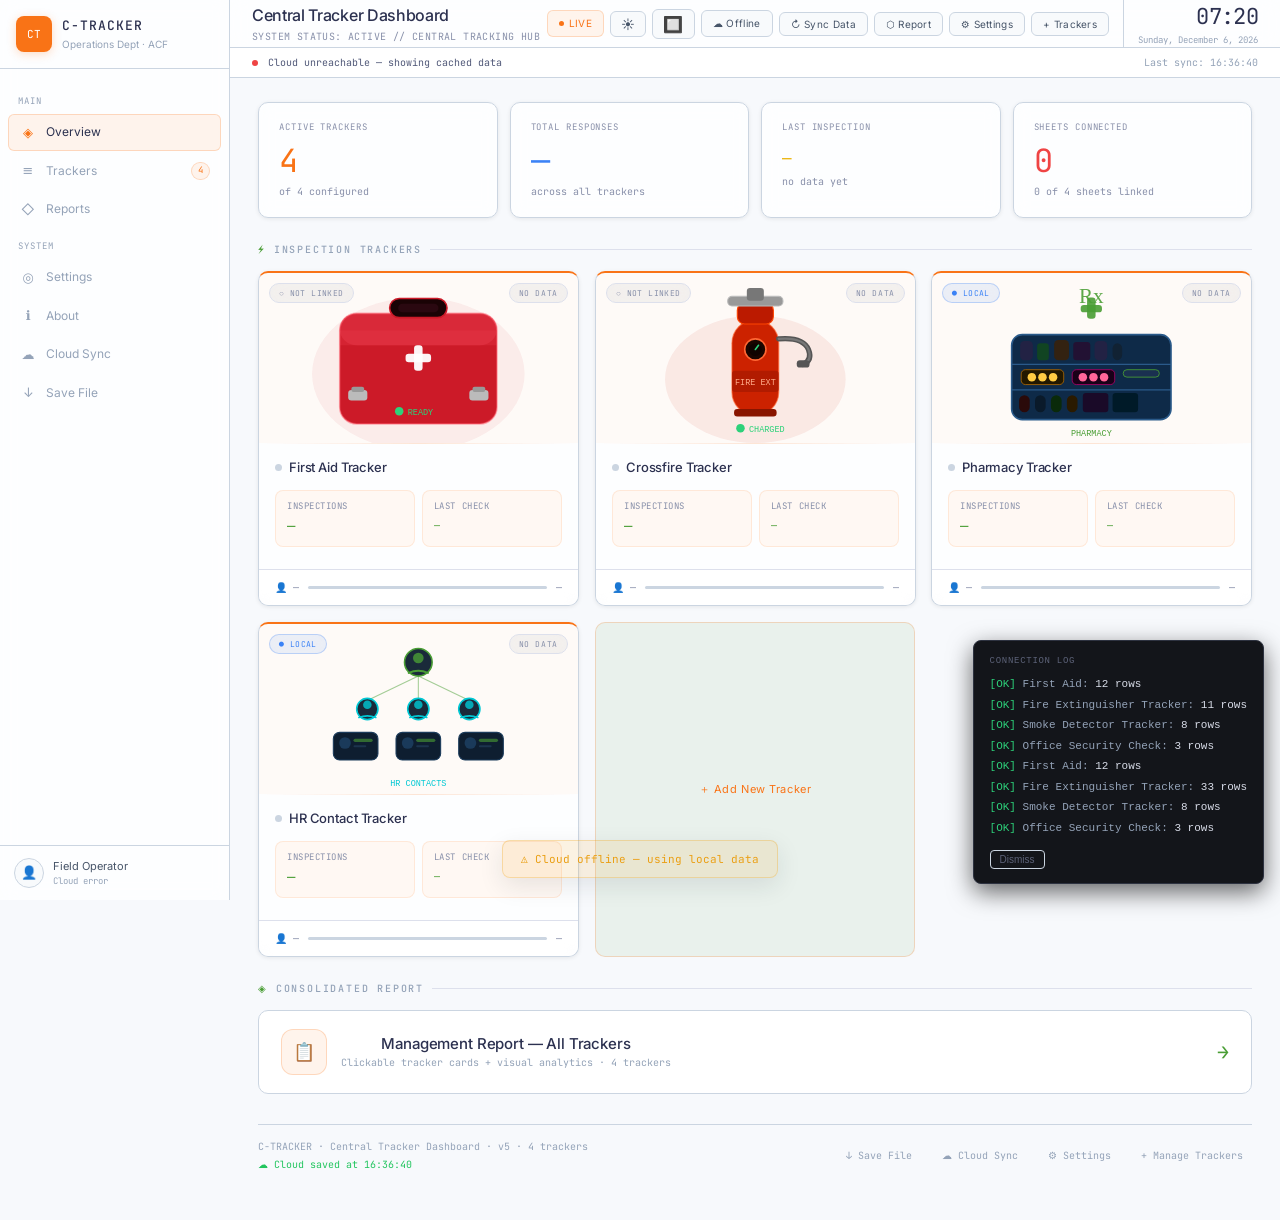
==== commit 67f7693c: "Fix INVERTED array formatting in dashboard.html" ====
--- a/dashboard.html
+++ b/dashboard.html
@@ -10099,7 +10099,7 @@
   // ── ② تصنيف الإجابات (Available / Missing) ─────────────────────────
   var PASS_W = ['available','yes','ok','good','pass','present','working','functional','charged','intact','clean','complete','full','secured','locked','normal','operational','serviceable','checked','confirmed','done','found','active','clear','closed'];
   var FAIL_W = ['missing','no','not available','unavailable','absent','not present','not found','none','empty','expired','broken','damaged','fail','not working','faulty','dead','discharged','dented','open','unlocked','exposed','dirty','blocked','low pressure','defective','out of order'];
-  var INVERTED = ['physical damage','any damage','is there any defect','is it damaged','leak','corrosion','rust','any problem','any fault','has it expired','is it expired','overdue','tampered','vandal','broken seal','missing pin'];
+  var INVERTED = ['physical 
   function hit(v, list) {
     var lo = v.toLowerCase();
     return list.some(function (w) { return lo === w || lo.indexOf(w + ' ') === 0 || lo === w + '.' || lo.indexOf(w + ',') === 0; });
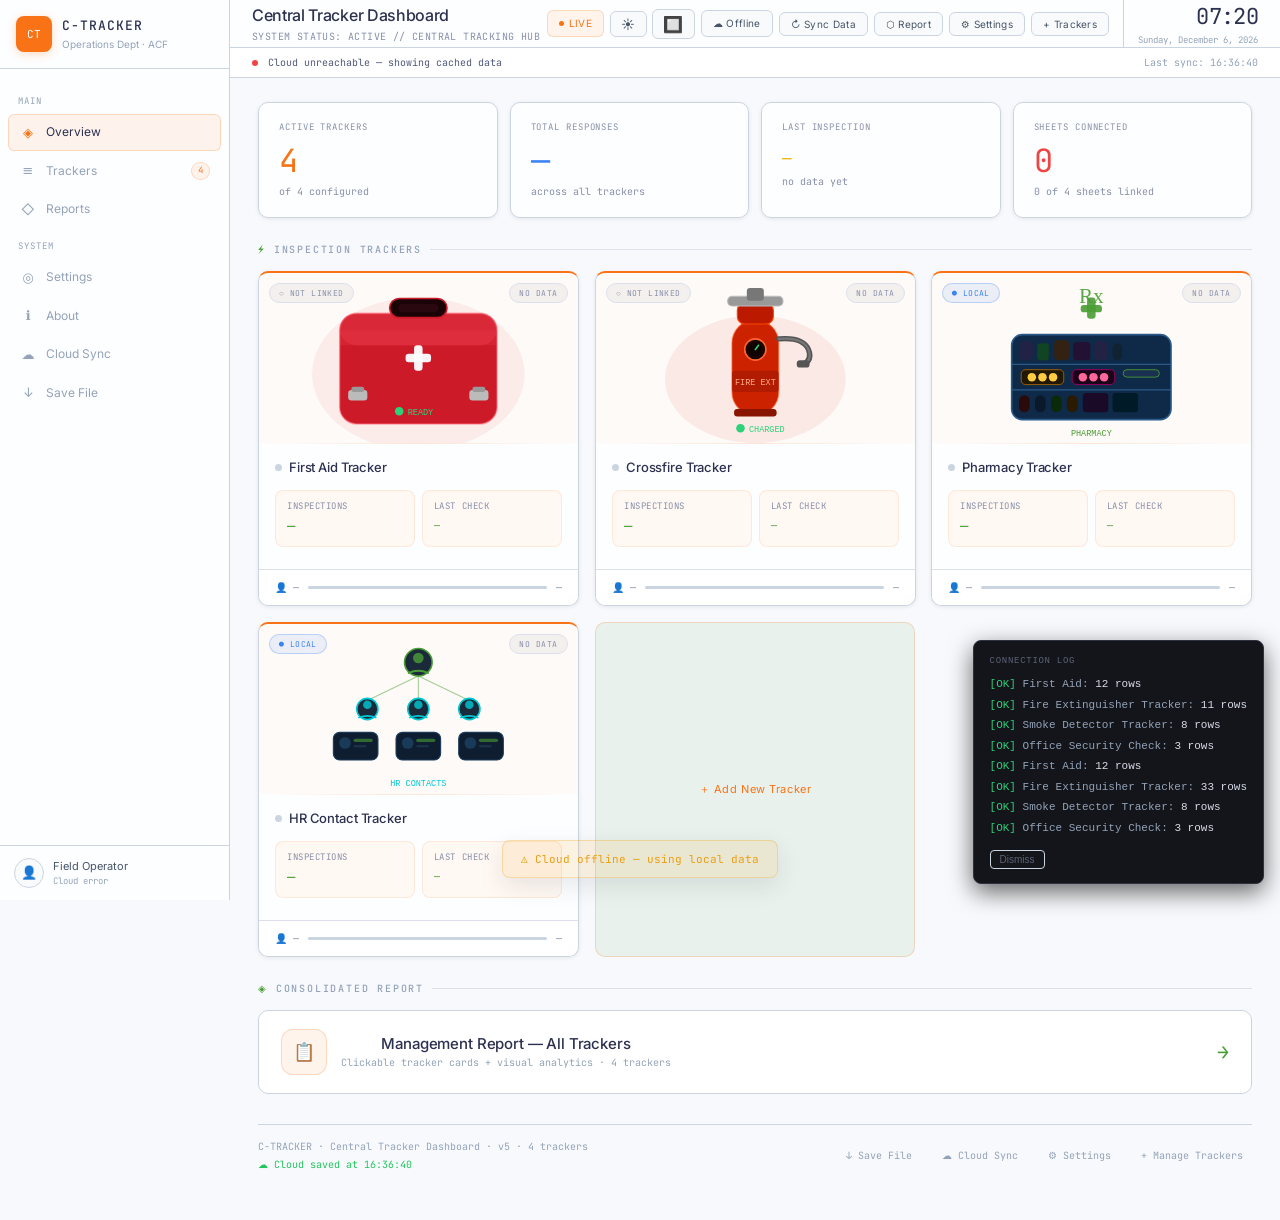
==== commit 5c06f7fa: "Update dashboard.html" ====
--- a/dashboard.html
+++ b/dashboard.html
@@ -8910,15 +8910,7 @@
   // flip Yes↔No so the compliance calculation is correct.
 
   const INVERTED_QUESTION_WORDS = [
-    'is there any damage','any physical damage','physical damage',
-    'is there any defect','is it damaged',
-    'is there any leak','is there a leak',
-    'is there any problem','is there any fault',
-    'is there any corrosion','is there any rust',
-    'missing pin','missing seal',
-    'has it expired','is it expired','is it overdue',
-    'has it been tampered','is there any vandal'
-  ];
+    'is there any damage','is there any physical damage','any physical damage','physical damage',
 
   function isInvertedQuestion(key) {
     const klo = key.toLowerCase();
@@ -10099,8 +10091,7 @@
   // ── ② تصنيف الإجابات (Available / Missing) ─────────────────────────
   var PASS_W = ['available','yes','ok','good','pass','present','working','functional','charged','intact','clean','complete','full','secured','locked','normal','operational','serviceable','checked','confirmed','done','found','active','clear','closed'];
   var FAIL_W = ['missing','no','not available','unavailable','absent','not present','not found','none','empty','expired','broken','damaged','fail','not working','faulty','dead','discharged','dented','open','unlocked','exposed','dirty','blocked','low pressure','defective','out of order'];
-  var INVERTED = ['physical 
-  function hit(v, list) {
+var INVERTED = ['is there any damage','is there any physical damage','physical damage','any damage','is there any defect','is it damaged','leak','corrosion','rust','any problem','any fault','has it expired','is it expired','overdue','tampered','vandal','broken seal','missing pin'];  function hit(v, list) {
     var lo = v.toLowerCase();
     return list.some(function (w) { return lo === w || lo.indexOf(w + ' ') === 0 || lo === w + '.' || lo.indexOf(w + ',') === 0; });
   }
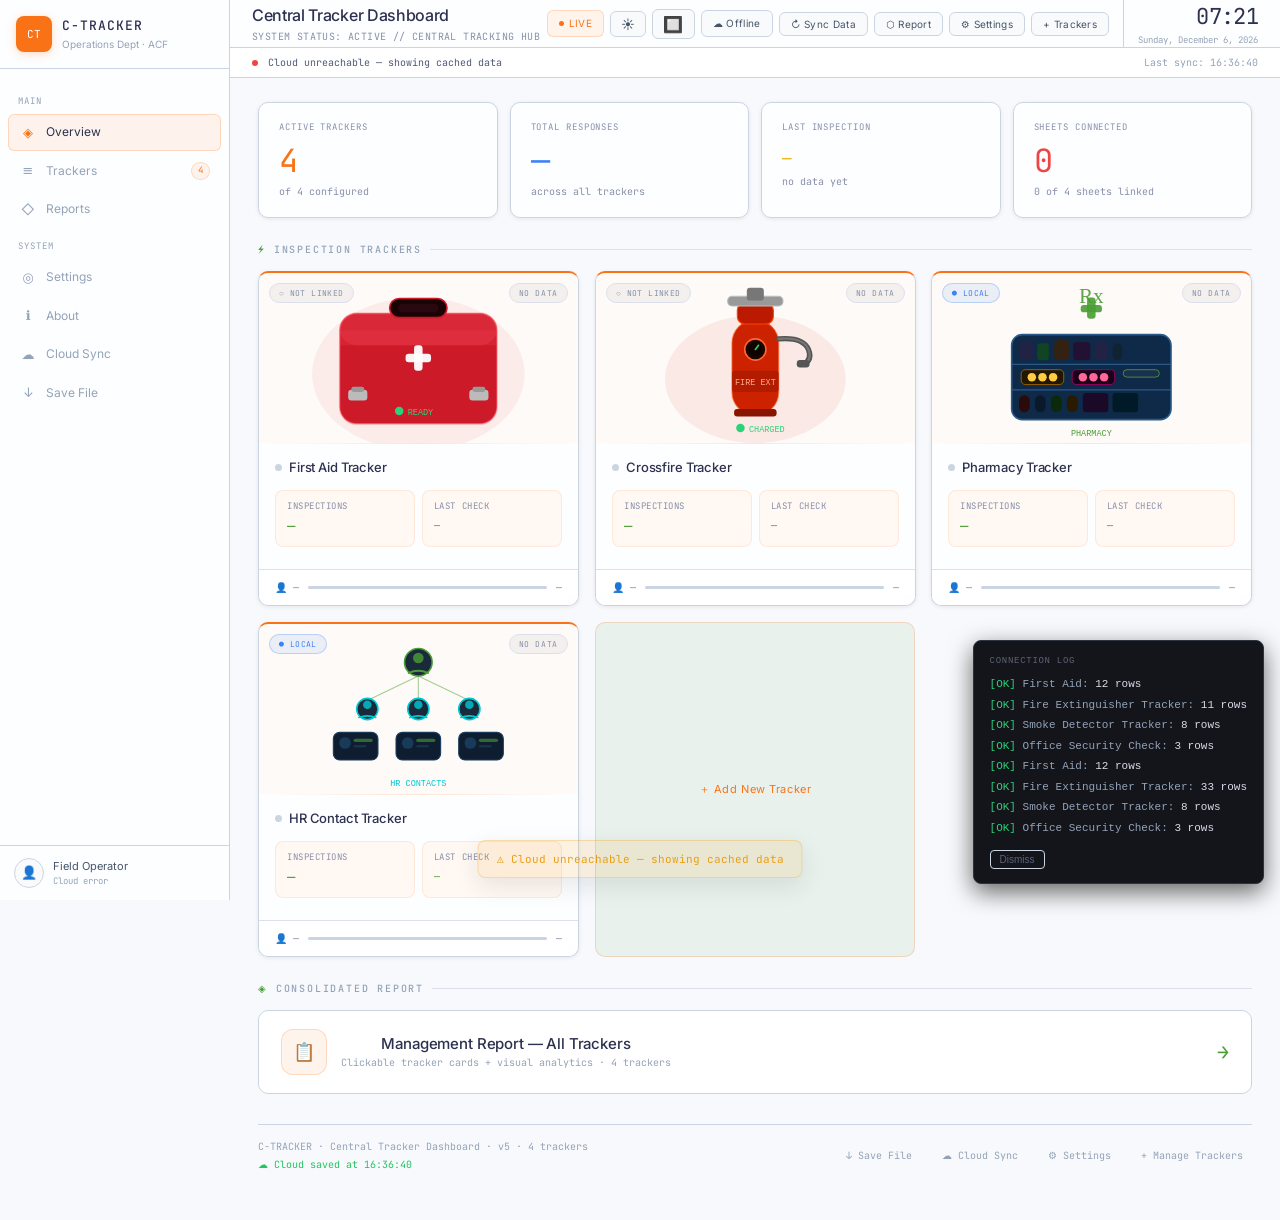
==== commit 9b834c92: "Add new phrases to INVERTED and PASS_W arrays" ====
--- a/dashboard.html
+++ b/dashboard.html
@@ -8910,8 +8910,9 @@
   // flip Yes↔No so the compliance calculation is correct.
 
   const INVERTED_QUESTION_WORDS = [
-    'is there any damage','is there any physical damage','any physical damage','physical damage',
-
+    'is there any damage','is there any physical damage','any physical damage','physical damage','any new places','new places suggested',
+'any new places suggested',
+'new places',
   function isInvertedQuestion(key) {
     const klo = key.toLowerCase();
     return INVERTED_QUESTION_WORDS.some(w => klo.includes(w));
@@ -10091,7 +10092,7 @@
   // ── ② تصنيف الإجابات (Available / Missing) ─────────────────────────
   var PASS_W = ['available','yes','ok','good','pass','present','working','functional','charged','intact','clean','complete','full','secured','locked','normal','operational','serviceable','checked','confirmed','done','found','active','clear','closed'];
   var FAIL_W = ['missing','no','not available','unavailable','absent','not present','not found','none','empty','expired','broken','damaged','fail','not working','faulty','dead','discharged','dented','open','unlocked','exposed','dirty','blocked','low pressure','defective','out of order'];
-var INVERTED = ['is there any damage','is there any physical damage','physical damage','any damage','is there any defect','is it damaged','leak','corrosion','rust','any problem','any fault','has it expired','is it expired','overdue','tampered','vandal','broken seal','missing pin'];  function hit(v, list) {
+var INVERTED = ['is there any damage','is there any physical damage','is there any damage','any new places','new places suggested','physical damage','any damage','is there any defect','is it damaged','leak','corrosion','rust','any problem','any fault','has it expired','is it expired','overdue','tampered','vandal','broken seal','missing pin'];  function hit(v, list) {
     var lo = v.toLowerCase();
     return list.some(function (w) { return lo === w || lo.indexOf(w + ' ') === 0 || lo === w + '.' || lo.indexOf(w + ',') === 0; });
   }
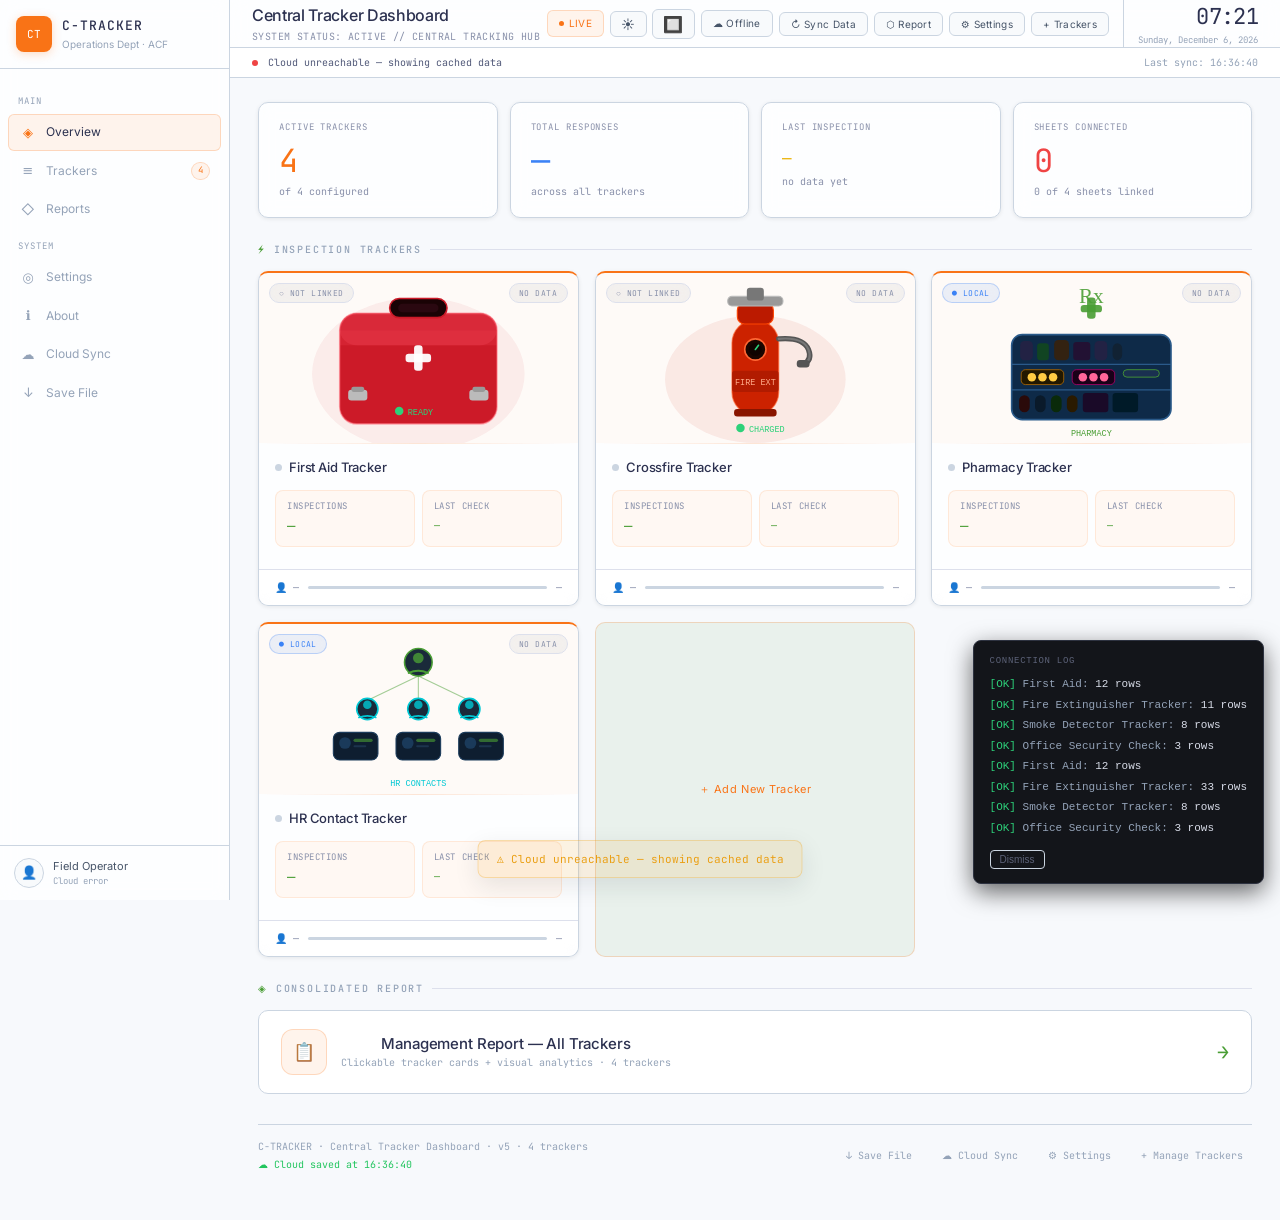
==== commit df963f97: "Update dashboard.html" ====
--- a/dashboard.html
+++ b/dashboard.html
@@ -8840,7 +8840,10 @@
     'explain','explanation','clarification','any other',
     'free text','open text','optional','n/a if','not applicable if',
     'photo','image','attachment','upload','signature',
-    'additional comments','electricity check'
+    'additional comments','electricity check',
+    'tag #','tag#','tags #','session id',
+    'describe the damage','describe damage',
+    'places suggested','place suggested'
   ];
 
   function isOptionalField(key) {
@@ -8910,9 +8913,11 @@
   // flip Yes↔No so the compliance calculation is correct.
 
   const INVERTED_QUESTION_WORDS = [
-    'is there any damage','is there any physical damage','any physical damage','physical damage','any new places','new places suggested',
-'any new places suggested',
-'new places',
+    'is there any damage','is there any physical damage','any physical damage','physical damage',
+    'any new places','new places suggested','any new places suggested','new places',
+    'is there any defect','describe the damage','describe damage',
+    'places suggested','place suggested','session id'
+  ];
   function isInvertedQuestion(key) {
     const klo = key.toLowerCase();
     return INVERTED_QUESTION_WORDS.some(w => klo.includes(w));
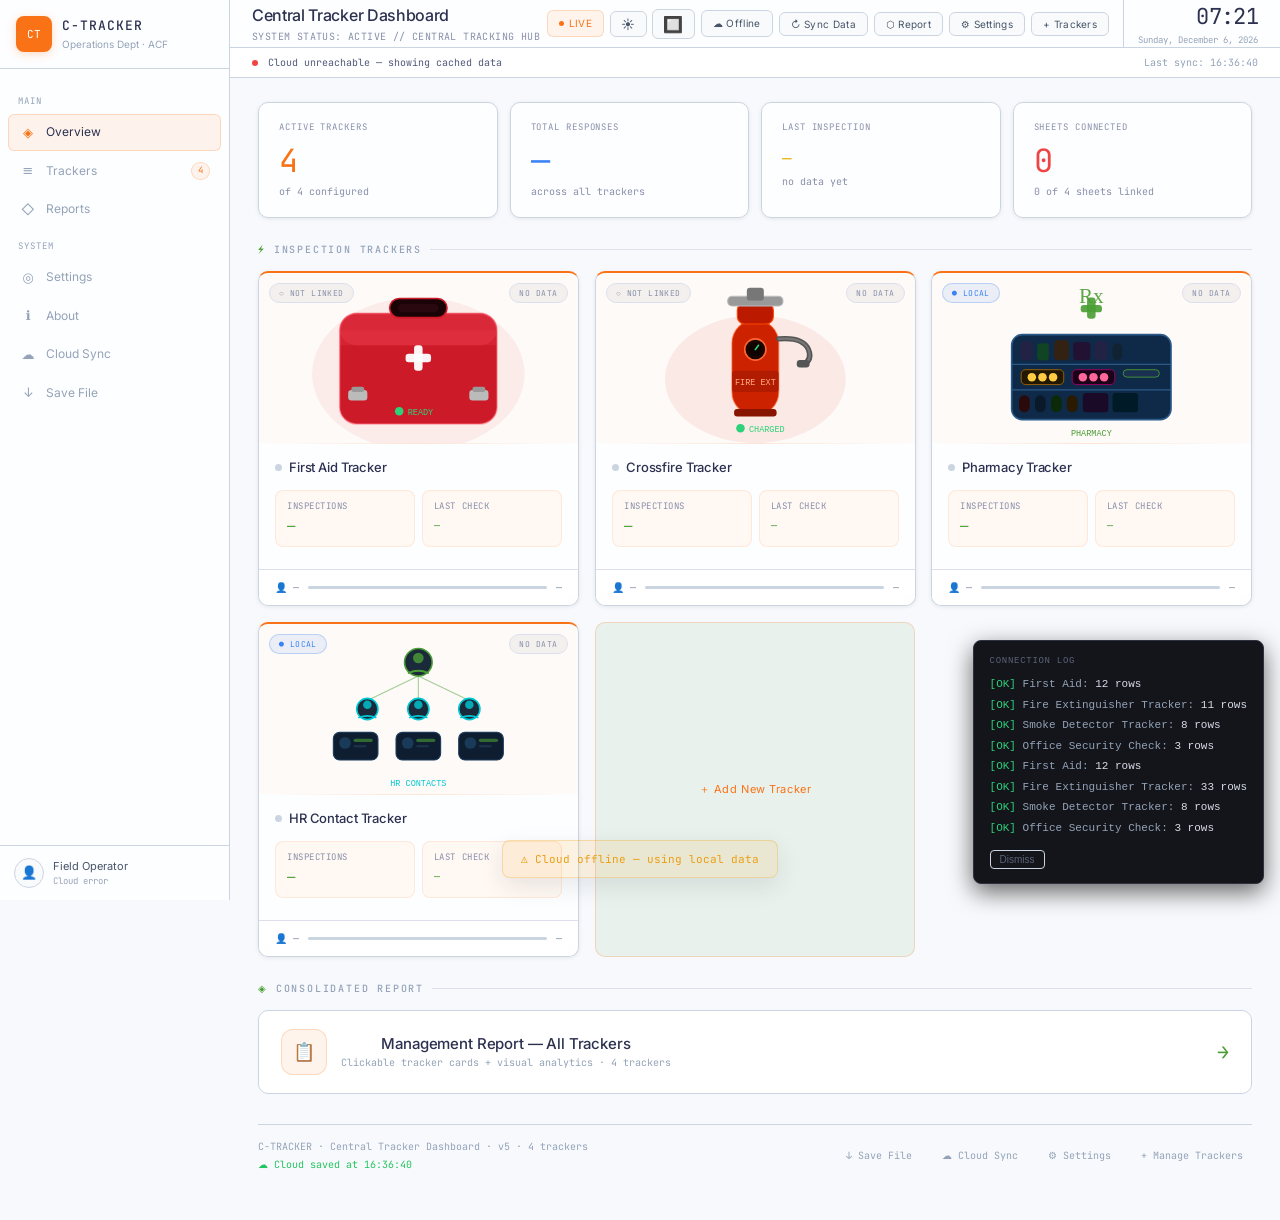
==== commit 12194dcc: "Update dashboard.html" ====
--- a/dashboard.html
+++ b/dashboard.html
@@ -5,6 +5,66 @@
 <link href="https://fonts.googleapis.com/css2?family=JetBrains+Mono:wght@400;500&amp;family=Inter:wght@400;500&amp;display=swap" rel="stylesheet">
 <link rel="stylesheet" href="./acf-design-system.css">
   <link rel="stylesheet" href="./c-tracker-theme.css">
+<script>
+/* ═══ C-TRACKER SHARED HELPERS — reversed questions, kg labels, disposal list ═══ */
+window.CT_REVERSED_WORDS = [
+  'is there any damage','is there any physical damage','any physical damage','physical damage','any damage',
+  'is there any defect','is it damaged','any problem','any fault','has it expired','is it expired','overdue',
+  'tampered','vandal','broken seal','missing pin','leak','corrosion','rust',
+  'electrical issue','electricity issue','electrical problem','any electrical',
+  'will any items expire','any items expire','expire within','expiring within'
+];
+/* informational questions: neither pass nor fail */
+window.CT_NEUTRAL_WORDS = ['any new places','new places suggested','places suggested'];
+window.ctMatch = function (key, list) {
+  var lo = String(key || '').toLowerCase();
+  return list.some(function (w) {
+    return /^[a-z]+$/.test(w) ? new RegExp('\\b' + w + '\\b').test(lo) : lo.indexOf(w) !== -1;
+  });
+};
+window.ctIsReversed = function (k) { return window.ctMatch(k, window.CT_REVERSED_WORDS); };
+window.ctIsNeutral  = function (k) { return window.ctMatch(k, window.CT_NEUTRAL_WORDS); };
+/* reversed yes/no result: "No" = PASS, "Yes" = FAIL, anything else = null */
+window.ctReversedResult = function (v) {
+  var lo = String(v || '').trim().toLowerCase();
+  if (lo === 'no' || lo === 'none' || lo === 'intact' || lo.indexOf('no ') === 0) return 'pass';
+  if (lo === 'yes' || lo.indexOf('yes') === 0) return 'fail';
+  return null;
+};
+/* fire extinguisher size → kg label (legacy Small/Medium/Big kept as-is) */
+window.ctKg = function (v) {
+  var m = String(v || '').match(/(\d+(?:\.\d+)?)\s*kg/i);
+  return m ? (m[1] + 'kg') : (String(v || '').trim() || 'Not recorded');
+};
+/* Pharmacy disposal list helpers */
+window.CT_DISPOSAL_REASONS = ['Expired - not donated', 'Damaged', 'Lost', 'Other'];
+window.ctDLParse = function (v) { try { var a = JSON.parse(v || '[]'); return Array.isArray(a) ? a : []; } catch (e) { return []; } };
+window.ctDLGet = function (key) { var el = document.getElementById('lr-field-' + key); return el ? window.ctDLParse(el.value) : []; };
+window.ctDLSave = function (key, a) { var el = document.getElementById('lr-field-' + key); if (el) el.value = JSON.stringify(a); };
+window.ctDLSet = function (key, i, p, v) { var a = window.ctDLGet(key); if (a[i]) { a[i][p] = v; window.ctDLSave(key, a); } };
+window.ctDLAdd = function (key) {
+  var a = window.ctDLGet(key);
+  a.push({ item: '', qty: '', date: new Date().toISOString().split('T')[0], reason: window.CT_DISPOSAL_REASONS[0], comment: '' });
+  window.ctDLSave(key, a); window.ctDLRender(key);
+};
+window.ctDLDel = function (key, i) { var a = window.ctDLGet(key); a.splice(i, 1); window.ctDLSave(key, a); window.ctDLRender(key); };
+window.ctDLRender = function (key) {
+  var box = document.getElementById('lr-dl-' + key); if (!box) return;
+  var a = window.ctDLGet(key);
+  var e = function (s) { return String(s == null ? '' : s).replace(/&/g, '&amp;').replace(/</g, '&lt;').replace(/"/g, '&quot;'); };
+  box.innerHTML = a.length ? a.map(function (r, i) {
+    var opts = window.CT_DISPOSAL_REASONS.map(function (x) { return '<option' + (x === r.reason ? ' selected' : '') + '>' + x + '</option>'; }).join('');
+    var h = function (p) { return 'ctDLSet(\'' + key + '\',' + i + ',\'' + p + '\',this.value)'; };
+    return '<div style="border:1px solid var(--border);border-radius:8px;padding:8px;margin-bottom:6px">' +
+      '<div style="display:flex;gap:6px;margin-bottom:6px"><input class="form-input" style="flex:2" placeholder="Item" value="' + e(r.item) + '" oninput="' + h('item') + '">' +
+      '<input type="number" min="0" class="form-input" style="flex:1" placeholder="Qty" value="' + e(r.qty) + '" oninput="' + h('qty') + '"></div>' +
+      '<div style="display:flex;gap:6px;margin-bottom:6px"><input type="date" class="form-input" style="flex:1" value="' + e(r.date) + '" onchange="' + h('date') + '">' +
+      '<select class="form-input" style="flex:1" onchange="' + h('reason') + '">' + opts + '</select></div>' +
+      '<div style="display:flex;gap:6px"><input class="form-input" style="flex:1" placeholder="Comment / reason details" value="' + e(r.comment) + '" oninput="' + h('comment') + '">' +
+      '<button type="button" class="btn" onclick="ctDLDel(\'' + key + '\',' + i + ')">✕</button></div></div>';
+  }).join('') : '<div style="font-size:11px;color:var(--muted);margin-bottom:6px">No disposed items added.</div>';
+};
+</script>
 <style>
   /* ═══ DARK MODE THEME ══════════════════════════════════════════ */
 body.dark-mode {
@@ -5950,7 +6010,7 @@
   return null;
 }
 
-function getLocalTrackerFields(type){
+function _ctBaseLocalFields(type){
   const yesno = [{value:'Yes',label:'Yes'},{value:'No',label:'No'}];
   switch(type){
     case 'sms': return [
@@ -6036,6 +6096,22 @@
   }
 }
 
+function getLocalTrackerFields(type){
+  const base = _ctBaseLocalFields(type) || [];
+  if(!base.length) return base;
+  const out = base.slice();
+  if(type==='sms' && !out.some(f=>f.key==='smsLowLevel')){
+    const i = out.findIndex(f=>f.key==='smsAvailable');
+    out.splice(i+1,0,{key:'smsLowLevel',label:'Low-Level Alert Threshold (SMS)',type:'number'});
+  }
+  if(type==='pharmacy' && !out.some(f=>f.key==='disposalList')){
+    const j = out.findIndex(f=>f.key==='disposalComment');
+    out.splice(j<0?out.length:j+1,0,{key:'disposalList',label:'Disposed Items (item, quantity, date, reason, comment)',type:'disposallist'});
+  }
+  if(!out.some(f=>f.key==='comments')) out.push({key:'comments',label:'Comments',type:'textarea',placeholder:'Add any comments or notes…'});
+  return out;
+}
+
 // ── OPEN ADD RECORD MODAL ─────────────────────────────────────
 let _localRecordTrackerId = null;
 let _localEditRecordIdx = null;
@@ -6096,7 +6172,14 @@
     } else if(f.type === 'textarea'){
       html += `<div class="form-group" id="${wrapId}" style="${condStyle}" ${condAttr}>
         <label class="form-label">${f.label}${f.required?' *':''}</label>
-        <textarea id="lr-field-${f.key}" class="form-input" rows="4" placeholder="List each expired item on a separate line…" style="resize:vertical;line-height:1.6">${esc(val)}</textarea>
+        <textarea id="lr-field-${f.key}" class="form-input" rows="4" placeholder="${esc(f.placeholder||'List each expired item on a separate line…')}" style="resize:vertical;line-height:1.6">${esc(val)}</textarea>
+      </div>`;
+    } else if(f.type === 'disposallist'){
+      html += `<div class="form-group" id="${wrapId}" style="${condStyle}" ${condAttr}>
+        <label class="form-label">${f.label}</label>
+        <input type="hidden" id="lr-field-${f.key}" value="${esc(val)}">
+        <div id="lr-dl-${f.key}"></div>
+        <button type="button" class="btn" onclick="ctDLAdd('${f.key}')" style="margin-top:4px">＋ Add disposed item</button>
       </div>`;
     } else if(f.type === 'disposal'){
       const confirmed = val === 'Confirmed';
@@ -6117,6 +6200,7 @@
   });
 
   document.getElementById('localRecordFormBody').innerHTML = html;
+  fields.forEach(f=>{ if(f.type==='disposallist') ctDLRender(f.key); });
   document.getElementById('localRecordErr').style.display = 'none';
 
   // Apply initial conditional visibility based on current values
@@ -6191,6 +6275,10 @@
     record[f.key] = el ? el.value.trim() : '';
   });
 
+  if(type==='sms'){
+    const _av = parseFloat(record.smsAvailable), _th = parseFloat(record.smsLowLevel);
+    if(!isNaN(_av) && !isNaN(_th) && _av <= _th) showToast('🔴 LOW SMS LEVEL: '+_av+' available (threshold '+_th+') — reorder needed','amber');
+  }
   if(_localEditRecordIdx !== null){
     localRecords[trackerId][_localEditRecordIdx] = record;
     // Persist locally
@@ -6326,6 +6414,11 @@
         : `<span class="sr-status ss-pending">—</span>`;
     } else if(f.type==='textarea'){
       statusHtml = `<div style="font-size:11px;color:var(--text-dim);line-height:1.7;white-space:pre-wrap;font-family:var(--font-mono)">${esc(v||'—')}</div>`;
+    } else if(f.type==='disposallist'){
+      const _dl = ctDLParse(v);
+      statusHtml = _dl.length
+        ? `<table style="width:100%;font-size:11px;border-collapse:collapse;margin-top:4px">${_dl.map(r=>`<tr><td style="padding:3px 6px">${esc(r.item)}</td><td style="padding:3px 6px">×${esc(r.qty)}</td><td style="padding:3px 6px">${esc(r.date)}</td><td style="padding:3px 6px">${esc(r.reason)}</td><td style="padding:3px 6px;color:var(--text-dim)">${esc(r.comment)}</td></tr>`).join('')}</table>`
+        : '<span style="font-size:11px;color:var(--muted)">No disposed items</span>';
     } else if(f.type==='disposal'){
       const confirmed = v === 'Confirmed';
       statusHtml = confirmed
@@ -6333,6 +6426,10 @@
         : `<span style="font-family:var(--font-mono);font-size:10px;background:var(--amber-bg);color:var(--amber);border:1px solid var(--amber-dim);padding:3px 10px;border-radius:8px">⚠ PENDING</span>`;
     } else {
       statusHtml = `<span style="font-family:var(--font-mono);font-size:13px;font-weight:500;color:var(--text)">${esc(v||'—')}</span>`;
+      if(f.key==='smsAvailable'){
+        const _a=parseFloat(v), _t=parseFloat(row.smsLowLevel);
+        if(!isNaN(_a)&&!isNaN(_t)&&_a<=_t) statusHtml += ` <span class="sr-status ss-fail">🔴 LOW — reorder needed</span>`;
+      }
     }
     const rowBg = f.type==='yesno'
       ? (v.toLowerCase()==='yes' ? 'sr-row-ok' : v.toLowerCase()==='no' ? 'sr-row-bad' : '')
@@ -6340,7 +6437,7 @@
       ? (v==='Confirmed' ? 'sr-row-ok' : '')
       : '';
     // textarea and disposal span full width
-    const isWide = f.type==='textarea'||f.type==='disposal';
+    const isWide = f.type==='textarea'||f.type==='disposal'||f.type==='disposallist';
     return `<tr class="${rowBg}" style="animation:srPanelIn 0.2s ease ${i*0.03}s both">
       <td class="sr-num">${i+1}</td>
       <td class="sr-control" ${isWide?'colspan="2"':''}>${esc(f.label)}<br>${isWide?statusHtml:''}</td>
@@ -8841,9 +8938,8 @@
     'free text','open text','optional','n/a if','not applicable if',
     'photo','image','attachment','upload','signature',
     'additional comments','electricity check',
-    'tag #','tag#','tags #','session id',
-    'describe the damage','describe damage',
-    'places suggested','place suggested'
+    'tag #','tag#','tags #','session id','describe the damage','describe damage',
+    'places suggested','place suggested','list the items'
   ];
 
   function isOptionalField(key) {
@@ -8912,21 +9008,17 @@
   // Detection: if the question label contains any of these words,
   // flip Yes↔No so the compliance calculation is correct.
 
-  const INVERTED_QUESTION_WORDS = [
-    'is there any damage','is there any physical damage','any physical damage','physical damage',
-    'any new places','new places suggested','any new places suggested','new places',
-    'is there any defect','describe the damage','describe damage',
-    'places suggested','place suggested','session id'
-  ];
-  function isInvertedQuestion(key) {
-    const klo = key.toLowerCase();
-    return INVERTED_QUESTION_WORDS.some(w => klo.includes(w));
-  }
+  // Reversed-question list now lives in ONE place: window.CT_REVERSED_WORDS (head script)
+  function isInvertedQuestion(key) { return window.ctIsReversed(key); }
 
   function classifyValue(key, value) {
     if (!value || value.trim() === '' || value === '—') return 'empty';
     if (typeof _isImg === 'function' && _isImg(value)) return 'photo';
 
+    // Informational questions: neither pass nor fail
+    if (window.ctIsNeutral(key)) return 'optional';
+    // Reversed yes/no questions win over the optional-keyword list (No = PASS)
+    if (window.ctIsReversed(key)) { const _rv = window.ctReversedResult(value); if (_rv) return _rv; }
     // Optional fields: skip from pass/fail — return 'optional'
     if (isOptionalField(key)) return 'optional';
 
@@ -10097,11 +10189,11 @@
   // ── ② تصنيف الإجابات (Available / Missing) ─────────────────────────
   var PASS_W = ['available','yes','ok','good','pass','present','working','functional','charged','intact','clean','complete','full','secured','locked','normal','operational','serviceable','checked','confirmed','done','found','active','clear','closed'];
   var FAIL_W = ['missing','no','not available','unavailable','absent','not present','not found','none','empty','expired','broken','damaged','fail','not working','faulty','dead','discharged','dented','open','unlocked','exposed','dirty','blocked','low pressure','defective','out of order'];
-var INVERTED = ['is there any damage','is there any physical damage','is there any damage','any new places','new places suggested','physical damage','any damage','is there any defect','is it damaged','leak','corrosion','rust','any problem','any fault','has it expired','is it expired','overdue','tampered','vandal','broken seal','missing pin'];  function hit(v, list) {
+var INVERTED = window.CT_REVERSED_WORDS;  function hit(v, list) {
     var lo = v.toLowerCase();
     return list.some(function (w) { return lo === w || lo.indexOf(w + ' ') === 0 || lo === w + '.' || lo.indexOf(w + ',') === 0; });
   }
-  function isInverted(k) { var lo = k.toLowerCase(); return INVERTED.some(function (w) { return lo.indexOf(w) !== -1; }); }
+  function isInverted(k) { return window.ctIsReversed(k); }
   function isMetaCol(k) {
     var lo = k.toLowerCase();
     if (lo.indexOf('timestamp') !== -1 || lo.indexOf('email') !== -1) return true;
@@ -10112,6 +10204,7 @@
   function classify(key, val) {
     if (isEmpty(val)) return 'empty';
     if (isPhoto(val)) return 'photo';
+    if (window.ctIsNeutral(key)) return 'optional';
     if (isInverted(key)) {
       var lo = String(val).trim().toLowerCase();
       if (lo.indexOf('no') === 0 || lo === 'none' || lo === 'intact') return 'pass';
@@ -10205,7 +10298,7 @@
       if (typeof _vfrIsMetaKey === 'function') { try { if (_vfrIsMetaKey(k)) return; } catch (e) {} }
       var v = String(row[k] == null ? '' : row[k]).trim();
       var cls = classify(k, v);
-      if (cls === 'empty' || cls === 'meta') return;
+      if (cls === 'empty' || cls === 'meta' || cls === 'optional') return;
       if (cls === 'fail') miss.push({ k: k, v: v });
       else avail.push({ k: k, v: v, cls: cls });
     });
@@ -10258,6 +10351,73 @@
   }
 
   // ── ⑦ قسم التراكر المفصّل (آخر شهر فقط) ──────────────────────────
+  var CT_ALERTS = [];
+  function ctBox(title, color, bg, border, inner) {
+    return '<div style="margin-top:12px;border:1px solid ' + border + ';background:' + bg + ';border-radius:10px;padding:10px 12px">' +
+      '<div style="font-size:12px;font-weight:700;color:' + color + ';margin-bottom:8px">' + title + '</div>' + inner + '</div>';
+  }
+  function ctTable(head, rowsHtml) {
+    return '<table style="width:100%;border-collapse:collapse;font-size:11px"><thead><tr>' + head.map(function (h) {
+      return '<th style="text-align:left;padding:5px 8px;border-bottom:1px solid #e5e7eb;font-size:9px;color:#6b7280;text-transform:uppercase">' + h + '</th>';
+    }).join('') + '</tr></thead><tbody>' + rowsHtml + '</tbody></table>';
+  }
+  function ctTd(v) { return '<td style="padding:5px 8px;border-bottom:1px solid #f3f4f6;color:#374151">' + escH(isEmpty(v) ? '—' : v) + '</td>'; }
+  // Fire extinguishers: SUMMARY + EXCEPTIONS (no longer a single tag)
+  function extSummary(rows) {
+    var byTag = {}, order = [];
+    rows.forEach(function (r, i) {
+      var m = metaOf(r), id = isEmpty(m.tag) ? ('row-' + i) : m.tag;
+      if (!byTag[id]) order.push(id);
+      byTag[id] = r;
+    });
+    var units = order.map(function (id) {
+      var r = byTag[id], m = metaOf(r);
+      var sk = Object.keys(r).filter(function (k) { return /size|kg|weight|capacity/i.test(k) && !/tag/i.test(k); })[0];
+      return { tag: id.indexOf('row-') === 0 ? '—' : id, loc: m.location || m.premise, size: ctKg(sk ? r[sk] : ''), miss: itemsLists(r).miss };
+    });
+    var bad = units.filter(function (u) { return u.miss.length; });
+    var sizes = {};
+    units.forEach(function (u) { var s = sizes[u.size] = sizes[u.size] || { n: 0, bad: 0 }; s.n++; if (u.miss.length) s.bad++; });
+    var cards = '<div style="display:grid;grid-template-columns:1fr 1fr 1fr;gap:8px;margin-top:12px">' +
+      [['Total units', units.length, '#2563eb'], ['Compliant', units.length - bad.length, '#16a34a'], ['Non-compliant', bad.length, bad.length ? '#dc2626' : '#16a34a']].map(function (c) {
+        return '<div style="border:1px solid #e5e7eb;border-left:3px solid ' + c[2] + ';border-radius:8px;padding:10px 12px;background:#fafafa"><div style="font-size:8px;color:#9ca3af;text-transform:uppercase">' + c[0] + '</div><div style="font-size:18px;font-weight:700;color:' + c[2] + '">' + c[1] + '</div></div>';
+      }).join('') + '</div>';
+    var sizeRows = Object.keys(sizes).map(function (s) {
+      return '<tr>' + ctTd(s) + ctTd(sizes[s].n) + ctTd(sizes[s].n - sizes[s].bad) + ctTd(sizes[s].bad) + '</tr>';
+    }).join('');
+    var exc = bad.length
+      ? ctTable(['Tag', 'Location', 'Size', 'Missing / issues'], bad.map(function (u) {
+          return '<tr>' + ctTd(u.tag) + ctTd(u.loc) + ctTd(u.size) + ctTd(u.miss.map(function (x) { return x.k + ': ' + x.v; }).join(' · ')) + '</tr>';
+        }).join(''))
+      : '<div style="font-size:11px;color:#166534">🎉 All extinguishers are compliant — no exceptions.</div>';
+    if (bad.length) CT_ALERTS.push('Fire Extinguishers: ' + bad.length + ' unit(s) non-compliant — ' + bad.map(function (u) { return u.tag; }).join(', ') + '.');
+    return cards + ctBox('🧯 Summary by size', '#374151', '#fff', '#e5e7eb', ctTable(['Size', 'Units', 'Compliant', 'Non-compliant'], sizeRows)) +
+      ctBox('⚠ Exceptions (non-compliant units only)', '#991b1b', '#fef2f2', '#fecaca', exc);
+  }
+  // First Aid: items expiring within 3 months → replenishment list
+  function firstAidBlock(rows) {
+    var asked = false, found = [];
+    rows.forEach(function (r) {
+      var keys = Object.keys(r), m = metaOf(r), flag = false;
+      keys.forEach(function (k) {
+        var v = String(r[k] == null ? '' : r[k]).trim().toLowerCase();
+        if (/valid.*more than 3 months/i.test(k)) { asked = true; if (v.indexOf('no') === 0) flag = true; }
+        else if (/(expire|expiring).*3 months|any items expire/i.test(k)) { asked = true; if (v.indexOf('yes') === 0) flag = true; }
+      });
+      var lk = keys.filter(function (k) { return /list.*items|items.*expir/i.test(k); })[0];
+      var ck = keys.filter(function (k) { return /^\s*comments?\b/i.test(k); })[0];
+      var items = lk ? String(r[lk] || '').trim() : '';
+      if (flag || items) found.push({ date: dOnly(m.date), tag: m.tag, loc: m.location || m.premise, items: items, comment: ck ? r[ck] : '' });
+    });
+    if (!asked && !found.length) return '';
+    if (!found.length) return ctBox('⏳ Items expiring within 3 months', '#166534', '#f0fdf4', '#bbf7d0', '<div style="font-size:11px;color:#166534">✅ No items expiring within 3 months.</div>');
+    CT_ALERTS.push('First Aid: items expiring within 3 months need replenishment (' + found.length + ' kit record(s)).');
+    return ctBox('⏳ Items expiring within 3 months — replenishment needed', '#92400e', '#fffbeb', '#fde68a',
+      ctTable(['Date', 'Tag / Kit', 'Location', 'Items to replenish', 'Comment'], found.map(function (f) {
+        return '<tr>' + ctTd(f.date) + ctTd(f.tag) + ctTd(f.loc) + ctTd(f.items) + ctTd(f.comment) + '</tr>';
+      }).join('')));
+  }
+
   function trackerSection(t) {
     var allRows = rowsOf(t.id);
     var rows = filterPeriod(allRows);
@@ -10323,13 +10483,40 @@
     return headBar(rows.length + ' inspection' + (rows.length !== 1 ? 's' : '') + ' · last: ' + fdate(m.date)) +
       metaGrid + infoStrip +
       '<div style="border:1px solid #e5e7eb;border-top:none;border-radius:0 0 12px 12px;padding:0 12px 14px;background:#fff">' +
-        qaTable(last, 'All Form Questions & Answers') +
-        listBlock('Available Items', '✅', L.avail, 'avail') +
-        listBlock('Missing / Non-Compliant Items', '❌', L.miss, 'miss') +
+        (/extinguisher/i.test(t.name)
+          ? extSummary(rows)
+          : (/first\s*aid/i.test(t.name) ? firstAidBlock(rows) : '') +
+            qaTable(last, 'All Form Questions & Answers') +
+            listBlock('Available Items', '✅', L.avail, 'avail') +
+            listBlock('Missing / Non-Compliant Items', '❌', L.miss, 'miss')) +
       '</div></div>';
   }
 
   // ── ⑧ القسم التفصيلي للتراكرات المحلية (Bulk SMS / Maps / …) ───────
+  function localExtras(type, last) {
+    var out = '';
+    if (type === 'sms') {
+      var av = parseFloat(last.smsAvailable), th = parseFloat(last.smsLowLevel);
+      if (!isNaN(av) && !isNaN(th)) {
+        if (av <= th) {
+          out += ctBox('🔴 LOW SMS LEVEL — reorder needed', '#991b1b', '#fef2f2', '#fecaca', '<div style="font-size:11px">Available: <b>' + av + '</b> · Threshold: <b>' + th + '</b></div>');
+          CT_ALERTS.push('Bulk SMS: available ' + av + ' is at/below the low-level threshold ' + th + ' — reorder needed.');
+        } else out += ctBox('📱 SMS level', '#166534', '#f0fdf4', '#bbf7d0', '<div style="font-size:11px">Available: <b>' + av + '</b> · Threshold: <b>' + th + '</b> — OK</div>');
+      }
+    }
+    if (type === 'pharmacy') {
+      var dl = ctDLParse(last.disposalList);
+      if (dl.length) {
+        var byR = {}, tot = 0;
+        dl.forEach(function (r) { var q = parseFloat(r.qty) || 0; tot += q; byR[r.reason || 'Other'] = (byR[r.reason || 'Other'] || 0) + q; });
+        out += ctBox('🗑 Disposed items — ' + dl.length + ' line(s), total qty ' + tot, '#374151', '#f9fafb', '#e5e7eb',
+          ctTable(['Item', 'Qty', 'Date', 'Reason', 'Comment'], dl.map(function (r) { return '<tr>' + ctTd(r.item) + ctTd(r.qty) + ctTd(r.date) + ctTd(r.reason) + ctTd(r.comment) + '</tr>'; }).join('')) +
+          '<div style="font-size:10px;color:#6b7280;margin-top:6px">By reason: ' + Object.keys(byR).map(function (k) { return escH(k) + ' = ' + byR[k]; }).join(' · ') + '</div>');
+      }
+    }
+    return out;
+  }
+
   function localSection(t) {
     var allRows = rowsOf(t.id);
     var rows = filterPeriod(allRows);
@@ -10357,15 +10544,19 @@
     if (defs.length) {
       defs.forEach(function (f) {
         var v = last[f.key];
+        if (f.type === 'disposallist') { var _d = ctDLParse(v); qaRowObj[f.label] = _d.length ? (_d.length + ' item(s) disposed — see table below') : ''; return; }
         qaRowObj[f.label] = (v == null || v === '') ? '' : (f.type === 'yesno' ? (String(v).toLowerCase() === 'yes' ? 'Yes' : String(v).toLowerCase() === 'no' ? 'No' : String(v)) : String(v));
       });
     } else {
       Object.keys(last).forEach(function (k) { if (k.charAt(0) !== '_' && k !== 'date' && k !== 'doneBy') qaRowObj[k] = last[k]; });
     }
     var avail = [], miss = [];
+    var skipLbl = {};
+    defs.forEach(function (f) { if (['smsLowLevel', 'disposalList', 'comments'].indexOf(f.key) !== -1) skipLbl[f.label] = 1; });
     Object.keys(qaRowObj).forEach(function (k) {
+      if (skipLbl[k]) return;
       var cls = classify(k, qaRowObj[k]);
-      if (cls === 'empty') return;
+      if (cls === 'empty' || cls === 'optional') return;
       if (cls === 'fail') miss.push({ k: k, v: qaRowObj[k] });
       else avail.push({ k: k, v: qaRowObj[k], cls: cls });
     });
@@ -10386,6 +10577,7 @@
       '</div>' +
       '<div style="border:1px solid #e5e7eb;border-top:none;border-radius:0 0 12px 12px;padding:0 12px 14px;background:#fff">' +
         qaTable(qaRowObj, 'All Form Questions & Answers') +
+        localExtras(type, last) +
         listBlock('Available / Yes Items', '✅', avail, 'avail') +
         listBlock('Missing / Issues', '❌', miss, 'miss') +
       '</div></div>';
@@ -10393,6 +10585,7 @@
 
   // ── ⑨ الدالة الكاملة — تحل محل الأصلية ────────────────────────────
   function exportAllReportsPDF() {
+    CT_ALERTS.length = 0;
     // بيانات التراكرات المحلية
     try {
       trackers.forEach(function (t) {
@@ -10497,6 +10690,7 @@
       if (warn.length)     list.push(['⚠️ Needs attention', '#d97706', '#fffbeb', '#fde68a', 'Trackers between 50% and 79%: <b>' + warn.map(function (e) { return escH(e.t.name); }).join(', ') + '</b>. Follow up on the missing items listed in their detailed sections.']);
       if (good.length)     list.push(['✅ On target', '#16a34a', '#f0fdf4', '#bbf7d0', good.length + ' tracker(s) at or above 80% compliance this period: <b>' + good.map(function (e) { return escH(e.t.name); }).join(', ') + '</b>.']);
       if (idle.length)     list.push(['📭 No inspections', '#6b7280', '#f9fafb', '#e5e7eb', 'No inspections recorded in ' + escH(periodTitle) + ' for: <b>' + idle.map(function (e) { return escH(e.t.name); }).join(', ') + '</b>. Confirm the field schedule.']);
+      if (CT_ALERTS.length) list.push(['🔔 Action items', '#7c3aed', '#faf5ff', '#e9d5ff', CT_ALERTS.map(escH).join('<br>')]);
       return list.length
         ? list.map(function (x) {
             return '<div style="padding:12px 16px;background:' + x[2] + ';border:1px solid ' + x[3] + ';border-radius:10px;margin-bottom:9px">' +
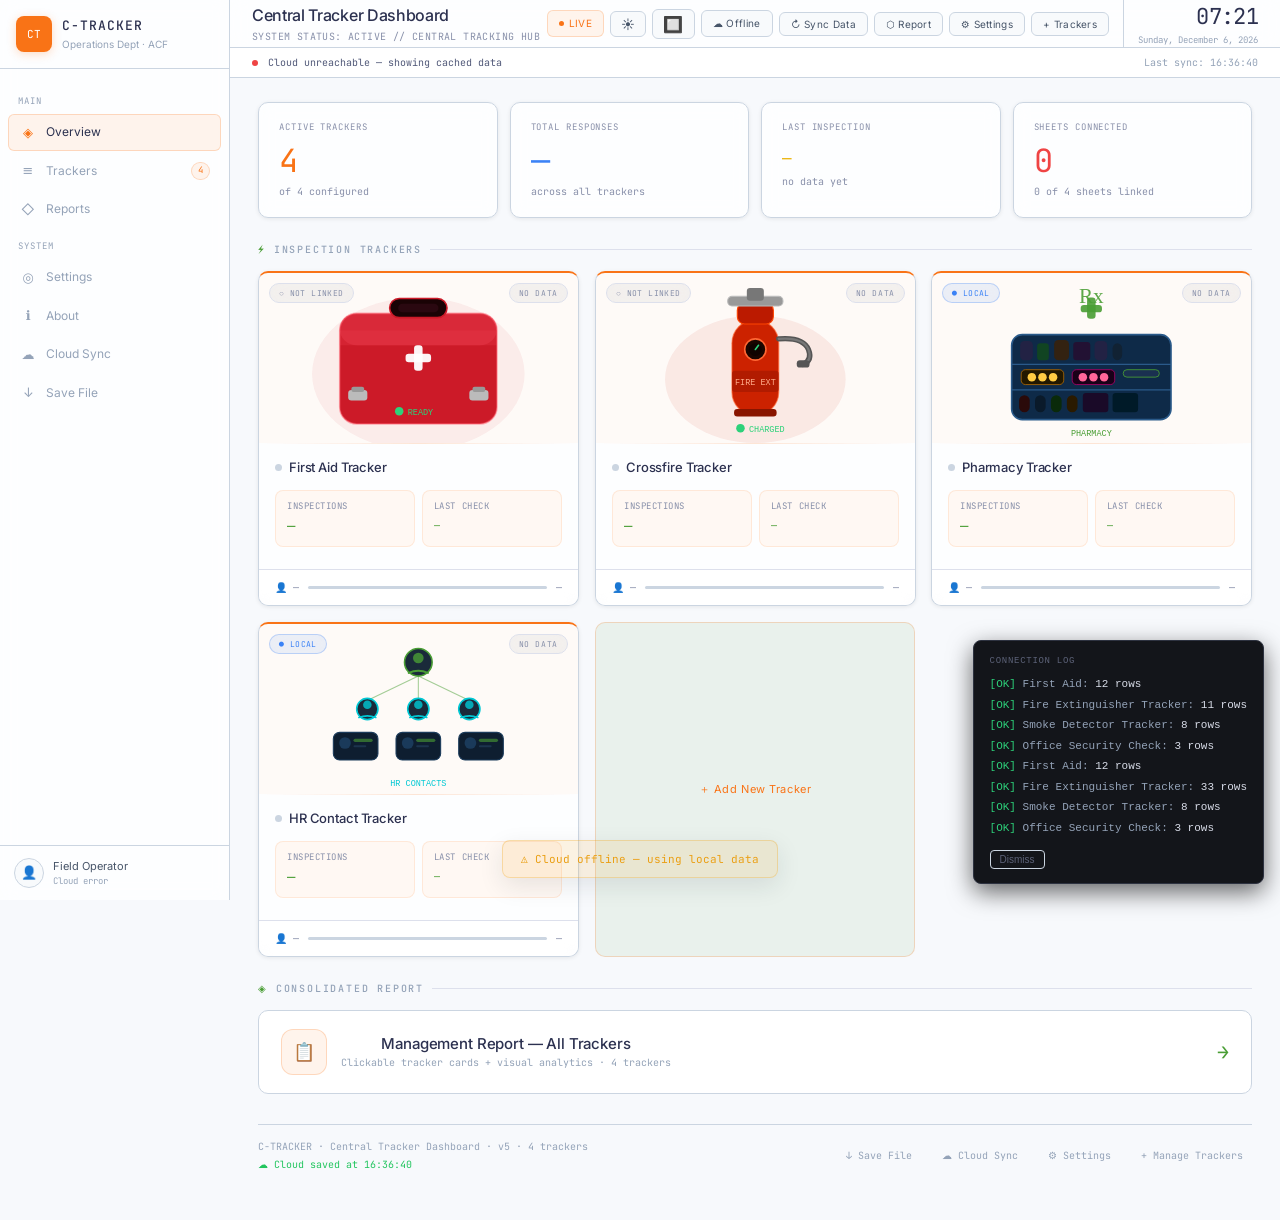
==== commit e967265e: "Add missing items section to dashboard" ====
--- a/dashboard.html
+++ b/dashboard.html
@@ -4570,6 +4570,7 @@
     </div>
 
     <!-- ── MISSING ITEMS ── -->
+    ${missing.length===0 ? '' : `
     <div class="fa-section-head fa-section-head-miss" style="margin-top:14px">
       <span class="fa-section-icon">❌</span>
       <span class="fa-section-title fa-section-title-miss">Missing / Non-Compliant Items</span>
@@ -4585,6 +4586,7 @@
             <div class="fa-item-val fa-item-val-miss">${esc(item.v)}</div>
           </div>`).join('')}
     </div>
+    `}
 
     <!-- ── COMPLIANCE STRIP ── -->
     <div class="fa-comp-strip">
@@ -8651,12 +8653,14 @@
     <div class="vfr-list vfr-list-green">${answeredHtml}</div>
 
     <!-- ── MISSING ITEMS (RED AFTER) ─────────────────────────── -->
+    ${missing.length === 0 ? '' : `
     <div class="vfr-section-head vfr-sh-red" style="margin-top:12px">
       <span style="font-size:17px">❌</span>
       <span class="vfr-section-title vfr-st-red">Missing / Not Answered</span>
       <span class="vfr-section-count vfr-count-red">${missing.length} item${missing.length !== 1 ? 's' : ''}</span>
     </div>
     <div class="vfr-list vfr-list-red">${missingHtml}</div>
+    `}
 
     <!-- VERDICT -->
     <div style="margin-top:14px;padding:14px 16px;background:var(--surface2);
@@ -8811,7 +8815,7 @@
 </div>
 
 <!-- MISSING ITEMS -->
-<div style="margin-bottom:24px">
+<div style="margin-bottom:24px;${missing.length === 0 ? 'display:none' : ''}">
   <h2 style="color:#dc2626;border-color:#fecaca">❌ Missing / Not Answered (${missing.length})</h2>
   ${missing.length === 0
     ? `<div style="padding:18px;text-align:center;background:#f0fdf4;border:1px solid #86efac;border-radius:8px;color:#16a34a;font-size:13px">🎉 All questions answered — full compliance!</div>`
@@ -9391,12 +9395,14 @@
       <div class="fa-list fa-list-avail">${availableHtml}</div>
 
       <!-- ── MISSING ITEMS (RED) ── -->
+      ${missing.length === 0 ? '' : `
       <div class="fa-section-head fa-section-head-miss" style="margin-top:14px">
         <span class="fa-section-icon">❌</span>
         <span class="fa-section-title fa-section-title-miss">Missing / Non-Compliant Items</span>
         <span class="fa-section-count fa-count-miss">${missing.length} item${missing.length !== 1 ? 's' : ''}</span>
       </div>
       <div class="fa-list fa-list-miss">${missingHtml}</div>
+      `}
 
       <!-- ── OPTIONAL / COMMENTS (grey, not counted) ── -->
       ${optionalHtml}
@@ -10305,6 +10311,7 @@
     return { avail: avail, miss: miss };
   }
   function listBlock(title, icon, items, kind) {
+    if (kind === 'miss' && !items.length) return '';   // no red block when nothing is missing
     var may = kind === 'avail';
     var head = may ? 'background:#f0fdf4;border:1px solid #bbf7d0;border-bottom:none' : 'background:#fef2f2;border:1px solid #fecaca;border-bottom:none';
     var col  = may ? '#166534' : '#991b1b';
@@ -10392,7 +10399,7 @@
       : '<div style="font-size:11px;color:#166534">🎉 All extinguishers are compliant — no exceptions.</div>';
     if (bad.length) CT_ALERTS.push('Fire Extinguishers: ' + bad.length + ' unit(s) non-compliant — ' + bad.map(function (u) { return u.tag; }).join(', ') + '.');
     return cards + ctBox('🧯 Summary by size', '#374151', '#fff', '#e5e7eb', ctTable(['Size', 'Units', 'Compliant', 'Non-compliant'], sizeRows)) +
-      ctBox('⚠ Exceptions (non-compliant units only)', '#991b1b', '#fef2f2', '#fecaca', exc);
+      (bad.length ? ctBox('⚠ Exceptions (non-compliant units only)', '#991b1b', '#fef2f2', '#fecaca', exc) : ctBox('✅ Exceptions', '#166534', '#f0fdf4', '#bbf7d0', exc));
   }
   // First Aid: items expiring within 3 months → replenishment list
   function firstAidBlock(rows) {
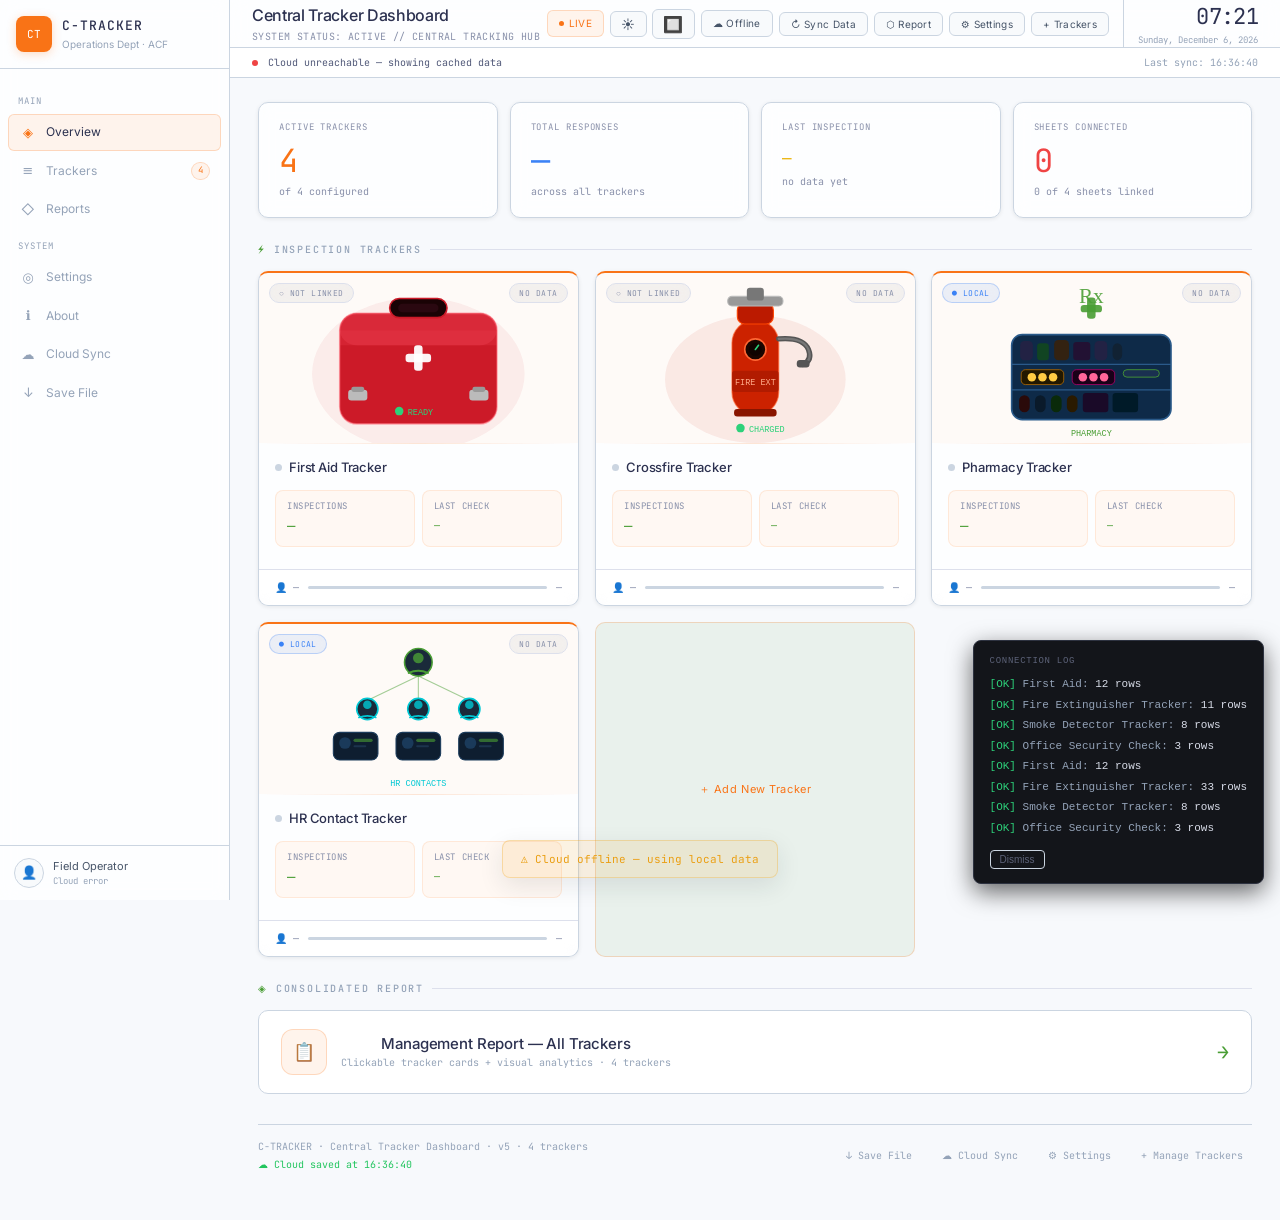
==== commit a99fa50d: "Update dashboard.html" ====
--- a/dashboard.html
+++ b/dashboard.html
@@ -7,6 +7,19 @@
   <link rel="stylesheet" href="./c-tracker-theme.css">
 <script>
 /* ═══ C-TRACKER SHARED HELPERS — reversed questions, kg labels, disposal list ═══ */
+/* Bulk SMS: Low-Level Alert Threshold is FIXED in code (not editable) */
+window.CT_SMS_LOW_LEVEL = 500;
+window.ctSmsAlertHtml = function (type, rec) {
+  if (type !== 'sms' || !rec) return '';
+  var a = parseFloat(rec.smsAvailable), T = window.CT_SMS_LOW_LEVEL;
+  if (isNaN(a)) return '';
+  var note = '<div style="font-size:10px;margin-top:6px;opacity:.85">ℹ Note: the Low-Level Alert Threshold is fixed at ' + T + ' SMS.</div>';
+  if (a < T) return '<div style="background:var(--red-bg);border:1px solid var(--red-dim);border-left:4px solid var(--red);border-radius:10px;padding:12px 16px;margin-bottom:14px;color:var(--red)">' +
+    '<div style="font-weight:700;font-size:13px">🔴 LOW SMS LEVEL — reorder needed</div>' +
+    '<div style="font-size:11px;margin-top:4px">Available: <b>' + a + '</b> — below the threshold of <b>' + T + '</b></div>' + note + '</div>';
+  return '<div style="background:var(--green-bg);border:1px solid var(--green-dim);border-left:4px solid var(--green);border-radius:10px;padding:10px 16px;margin-bottom:14px;color:var(--green)">' +
+    '<div style="font-weight:700;font-size:12px">📱 SMS level OK — ' + a + ' available</div>' + note + '</div>';
+};
 window.CT_REVERSED_WORDS = [
   'is there any damage','is there any physical damage','any physical damage','physical damage','any damage',
   'is there any defect','is it damaged','any problem','any fault','has it expired','is it expired','overdue',
@@ -5628,6 +5641,11 @@
   // per-tracker analysis
   trackers.forEach(t=>{
     const rows=sheetData[t.id]; if(!rows||!rows.length) return;
+    if(getLocalTrackerType(t.name)==='sms'){
+      const _l=rows[rows.length-1], _a=parseFloat(_l&&_l.smsAvailable);
+      if(!isNaN(_a)&&_a<window.CT_SMS_LOW_LEVEL) findings.push({type:'ff-bad',icon:'🔴',title:'Low SMS Level — Reorder Needed',
+        text:`<strong>${t.icon} ${esc(t.name)}</strong>: only <strong style="color:var(--red)">${_a}</strong> SMS available, below the alert level of ${window.CT_SMS_LOW_LEVEL}. <em>Note: the Low-Level Alert Threshold is fixed at ${window.CT_SMS_LOW_LEVEL}.</em>`});
+    }
     const comp=calcCompliance(rows,t.name);
     const mc={};rows.forEach(r=>Object.entries(r).forEach(([k,v])=>{if(v&&isBad(v))mc[k]=(mc[k]||0)+1;}));
     const topIssue=Object.entries(mc).sort((a,b)=>b[1]-a[1])[0];
@@ -6102,10 +6120,6 @@
   const base = _ctBaseLocalFields(type) || [];
   if(!base.length) return base;
   const out = base.slice();
-  if(type==='sms' && !out.some(f=>f.key==='smsLowLevel')){
-    const i = out.findIndex(f=>f.key==='smsAvailable');
-    out.splice(i+1,0,{key:'smsLowLevel',label:'Low-Level Alert Threshold (SMS)',type:'number'});
-  }
   if(type==='pharmacy' && !out.some(f=>f.key==='disposalList')){
     const j = out.findIndex(f=>f.key==='disposalComment');
     out.splice(j<0?out.length:j+1,0,{key:'disposalList',label:'Disposed Items (item, quantity, date, reason, comment)',type:'disposallist'});
@@ -6278,8 +6292,8 @@
   });
 
   if(type==='sms'){
-    const _av = parseFloat(record.smsAvailable), _th = parseFloat(record.smsLowLevel);
-    if(!isNaN(_av) && !isNaN(_th) && _av <= _th) showToast('🔴 LOW SMS LEVEL: '+_av+' available (threshold '+_th+') — reorder needed','amber');
+    const _av = parseFloat(record.smsAvailable);
+    if(!isNaN(_av) && _av < window.CT_SMS_LOW_LEVEL) showToast('🔴 LOW SMS LEVEL: '+_av+' available (below '+window.CT_SMS_LOW_LEVEL+') — reorder needed','amber');
   }
   if(_localEditRecordIdx !== null){
     localRecords[trackerId][_localEditRecordIdx] = record;
@@ -6429,8 +6443,8 @@
     } else {
       statusHtml = `<span style="font-family:var(--font-mono);font-size:13px;font-weight:500;color:var(--text)">${esc(v||'—')}</span>`;
       if(f.key==='smsAvailable'){
-        const _a=parseFloat(v), _t=parseFloat(row.smsLowLevel);
-        if(!isNaN(_a)&&!isNaN(_t)&&_a<=_t) statusHtml += ` <span class="sr-status ss-fail">🔴 LOW — reorder needed</span>`;
+        const _a=parseFloat(v);
+        if(!isNaN(_a)&&_a<window.CT_SMS_LOW_LEVEL) statusHtml += ` <span class="sr-status ss-fail">🔴 LOW (&lt;${window.CT_SMS_LOW_LEVEL}) — reorder needed</span>`;
       }
     }
     const rowBg = f.type==='yesno'
@@ -6570,6 +6584,7 @@
     </div>` : ''}
   </div>
 
+  ${ctSmsAlertHtml(type, row)}
   <!-- CHECKS TABLE -->
   <div class="sr-section" style="margin-bottom:14px">
     <div class="sr-section-head">
@@ -10503,12 +10518,13 @@
   function localExtras(type, last) {
     var out = '';
     if (type === 'sms') {
-      var av = parseFloat(last.smsAvailable), th = parseFloat(last.smsLowLevel);
-      if (!isNaN(av) && !isNaN(th)) {
-        if (av <= th) {
-          out += ctBox('🔴 LOW SMS LEVEL — reorder needed', '#991b1b', '#fef2f2', '#fecaca', '<div style="font-size:11px">Available: <b>' + av + '</b> · Threshold: <b>' + th + '</b></div>');
-          CT_ALERTS.push('Bulk SMS: available ' + av + ' is at/below the low-level threshold ' + th + ' — reorder needed.');
-        } else out += ctBox('📱 SMS level', '#166534', '#f0fdf4', '#bbf7d0', '<div style="font-size:11px">Available: <b>' + av + '</b> · Threshold: <b>' + th + '</b> — OK</div>');
+      var av = parseFloat(last.smsAvailable), th = window.CT_SMS_LOW_LEVEL;
+      var note = '<div style="font-size:10px;color:#6b7280;margin-top:6px">ℹ Note: the Low-Level Alert Threshold is fixed at ' + th + ' SMS.</div>';
+      if (!isNaN(av)) {
+        if (av < th) {
+          out += ctBox('🔴 LOW SMS LEVEL — reorder needed', '#991b1b', '#fef2f2', '#fecaca', '<div style="font-size:11px">Available: <b>' + av + '</b> · below the threshold of <b>' + th + '</b></div>' + note);
+          CT_ALERTS.push('Bulk SMS: available ' + av + ' is below the low-level threshold (' + th + ') — reorder needed.');
+        } else out += ctBox('📱 SMS level', '#166534', '#f0fdf4', '#bbf7d0', '<div style="font-size:11px">Available: <b>' + av + '</b> · threshold <b>' + th + '</b> — OK</div>' + note);
       }
     }
     if (type === 'pharmacy') {
@@ -10697,7 +10713,10 @@
       if (warn.length)     list.push(['⚠️ Needs attention', '#d97706', '#fffbeb', '#fde68a', 'Trackers between 50% and 79%: <b>' + warn.map(function (e) { return escH(e.t.name); }).join(', ') + '</b>. Follow up on the missing items listed in their detailed sections.']);
       if (good.length)     list.push(['✅ On target', '#16a34a', '#f0fdf4', '#bbf7d0', good.length + ' tracker(s) at or above 80% compliance this period: <b>' + good.map(function (e) { return escH(e.t.name); }).join(', ') + '</b>.']);
       if (idle.length)     list.push(['📭 No inspections', '#6b7280', '#f9fafb', '#e5e7eb', 'No inspections recorded in ' + escH(periodTitle) + ' for: <b>' + idle.map(function (e) { return escH(e.t.name); }).join(', ') + '</b>. Confirm the field schedule.']);
-      if (CT_ALERTS.length) list.push(['🔔 Action items', '#7c3aed', '#faf5ff', '#e9d5ff', CT_ALERTS.map(escH).join('<br>')]);
+      var _smsA = CT_ALERTS.filter(function (a) { return a.indexOf('Bulk SMS') === 0; });
+      var _othA = CT_ALERTS.filter(function (a) { return a.indexOf('Bulk SMS') !== 0; });
+      if (_smsA.length) list.push(['🔴 Low SMS level — reorder needed', '#dc2626', '#fef2f2', '#fecaca', _smsA.map(escH).join('<br>') + '<br><i>Note: the Low-Level Alert Threshold is fixed at ' + window.CT_SMS_LOW_LEVEL + ' SMS.</i>']);
+      if (_othA.length) list.push(['🔔 Action items', '#7c3aed', '#faf5ff', '#e9d5ff', _othA.map(escH).join('<br>')]);
       return list.length
         ? list.map(function (x) {
             return '<div style="padding:12px 16px;background:' + x[2] + ';border:1px solid ' + x[3] + ';border-radius:10px;margin-bottom:9px">' +
